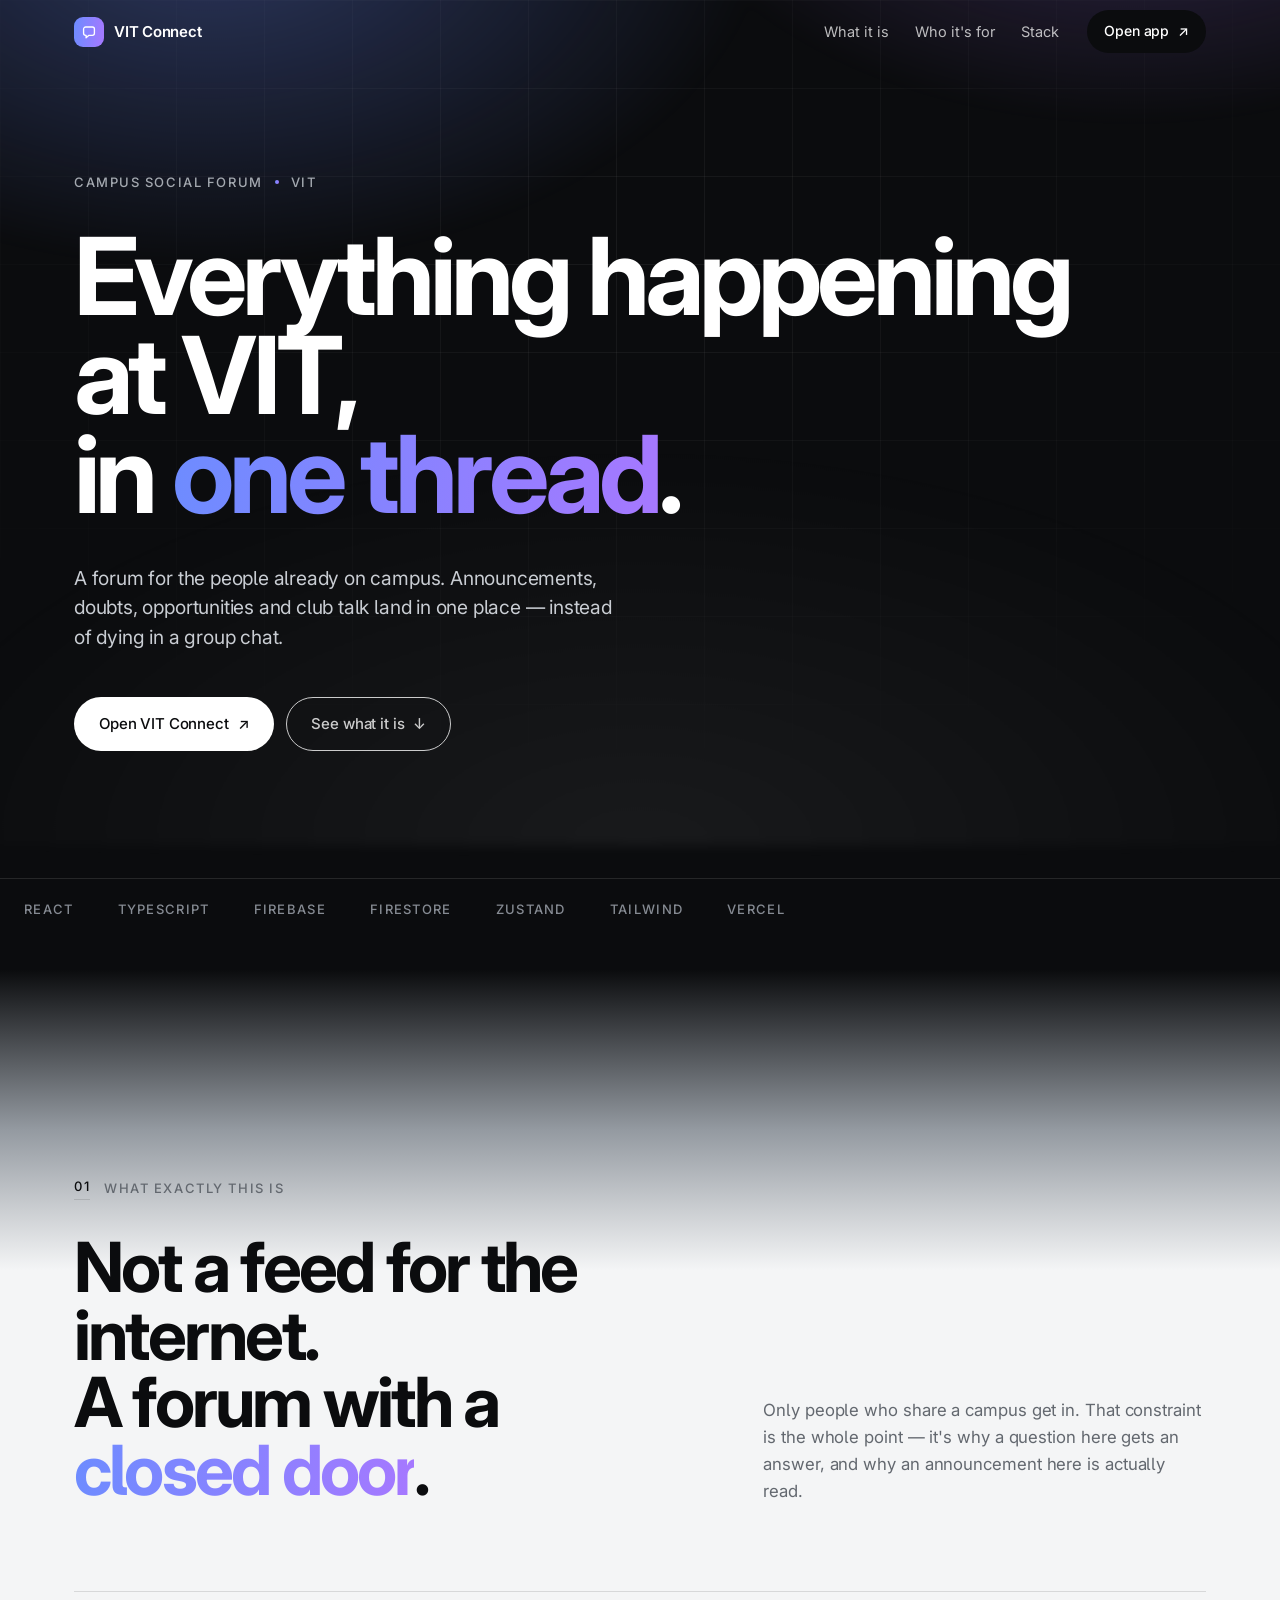
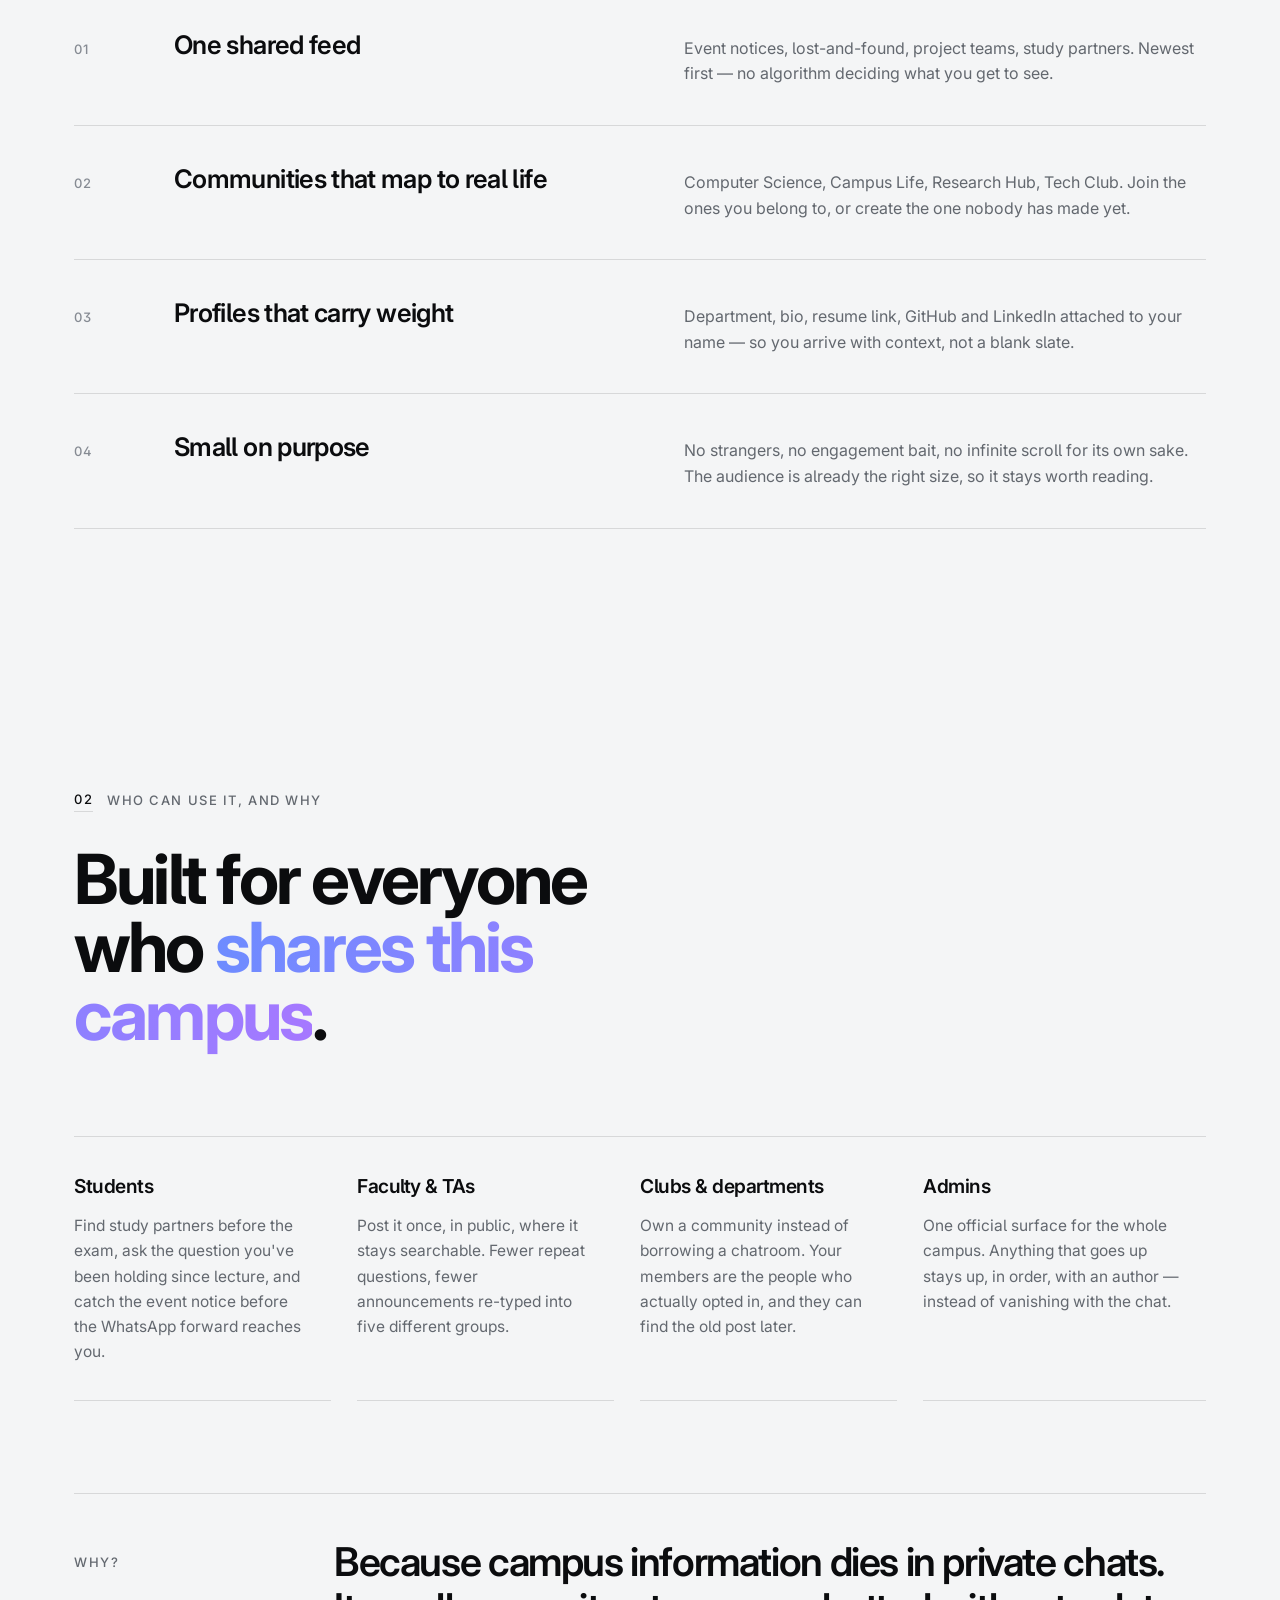
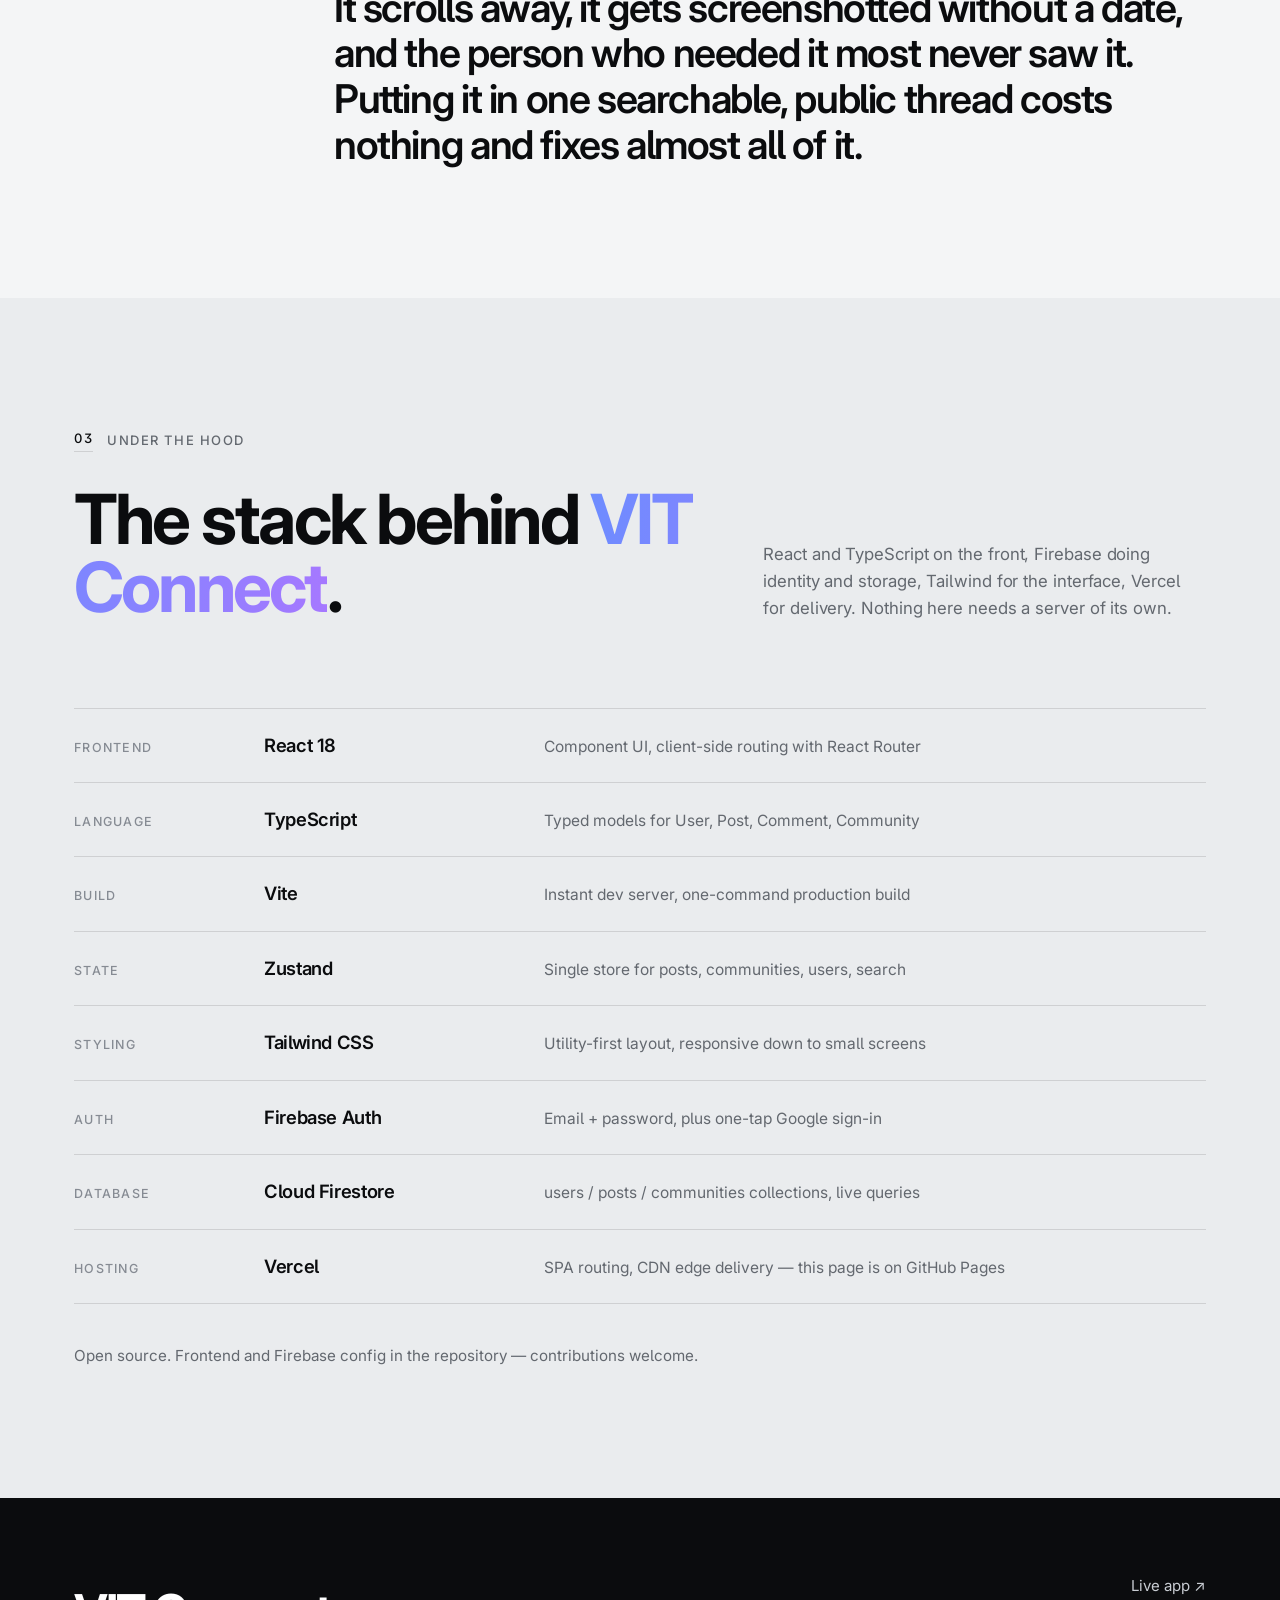
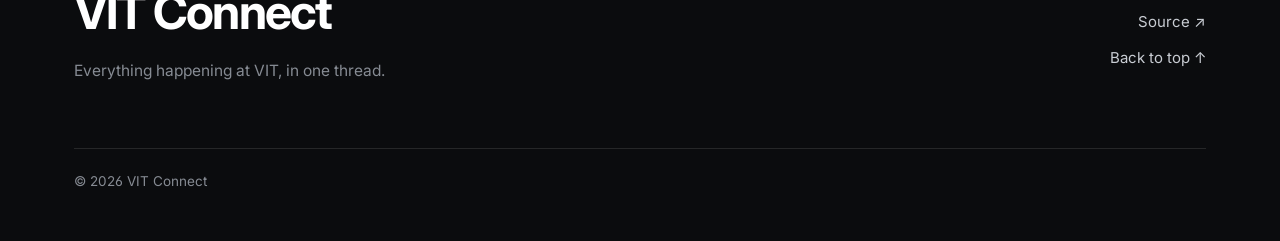
==== docs/index.html @ 24079e8b "Add landing page for VIT Connect, published via GitHub Pages Static HTML/CSS/JS in docs/ served from" ====
<!doctype html>
<html lang="en">
<head>
<meta charset="utf-8" />
<meta name="viewport" content="width=device-width, initial-scale=1" />
<title>VIT Connect — the campus network that belongs to campus</title>
<meta name="description" content="VIT Connect is a campus social forum for VIT students, faculty, clubs and departments. One feed, real communities, profiles that carry weight." />
<meta property="og:title" content="VIT Connect — everything happening at VIT, in one thread" />
<meta property="og:description" content="A social forum built for the people already on campus." />
<meta property="og:type" content="website" />
<meta property="og:url" content="https://real-ds.github.io/vit-connect/" />
<link rel="icon" href="data:image/svg+xml,%3Csvg xmlns='http://www.w3.org/2000/svg' viewBox='0 0 32 32'%3E%3Crect width='32' height='32' rx='8' fill='%230b0c0e'/%3E%3Cpath d='M9 11.5A2.5 2.5 0 0 1 11.5 9h9A2.5 2.5 0 0 1 23 11.5v6A2.5 2.5 0 0 1 20.5 20H14l-4 3.5V20a2.5 2.5 0 0 1-1-2z' fill='none' stroke='%236d8cff' stroke-width='2' stroke-linejoin='round'/%3E%3C/svg%3E" />
<link rel="preconnect" href="https://fonts.googleapis.com" />
<link rel="preconnect" href="https://fonts.gstatic.com" crossorigin />
<link href="https://fonts.googleapis.com/css2?family=Inter:wght@400;500;600;700;800&display=swap" rel="stylesheet" />
<link rel="stylesheet" href="./style.css" />
</head>
<body>

<a class="skip" href="#what">Skip to content</a>

<!-- ============ NAV ============ -->
<header class="nav" id="nav">
  <div class="nav__in">
    <a class="brand" href="#top" aria-label="VIT Connect home">
      <span class="brand__mark" aria-hidden="true">
        <svg viewBox="0 0 24 24" fill="none"><path d="M5.5 8.5A2.5 2.5 0 0 1 8 6h8a2.5 2.5 0 0 1 2.5 2.5v5A2.5 2.5 0 0 1 16 16h-4l-3.5 3V16h-.5A2.5 2.5 0 0 1 5.5 13.5z" stroke="currentColor" stroke-width="1.6" stroke-linejoin="round"/></svg>
      </span>
      <span class="brand__word">VIT&nbsp;Connect</span>
    </a>

    <nav class="nav__links" aria-label="Sections">
      <a href="#what">What it is</a>
      <a href="#who">Who it's for</a>
      <a href="#stack">Stack</a>
    </nav>

    <a class="btn btn--sm" href="https://vit-connect.vercel.app" target="_blank" rel="noopener">
      Open app <span class="ar" aria-hidden="true">↗</span>
    </a>
  </div>
</header>

<main id="top">

  <!-- ============ 01 · HERO ============ -->
  <section class="hero">
    <div class="hero__glow" aria-hidden="true"></div>
    <div class="hero__grid" aria-hidden="true"></div>

    <div class="hero__in">
      <p class="eyebrow reveal">Campus social forum <span class="dot"></span> VIT</p>

      <h1 class="hero__h1 reveal" style="--d:.06s">
        Everything happening at VIT,<br />
        in <span class="grad">one thread</span>.
      </h1>

      <p class="hero__sub reveal" style="--d:.14s">
        A forum for the people already on campus. Announcements, doubts, opportunities
        and club talk land in one place — instead of dying in a group chat.
      </p>

      <div class="hero__cta reveal" style="--d:.22s">
        <a class="btn" href="https://vit-connect.vercel.app" target="_blank" rel="noopener">
          Open VIT Connect <span class="ar" aria-hidden="true">↗</span>
        </a>
        <a class="btn btn--ghost" href="#what">See what it is <span class="ar" aria-hidden="true">↓</span></a>
      </div>

      <p class="hero__meta reveal" style="--d:.3s">
        live at <a href="https://vit-connect.vercel.app" target="_blank" rel="noopener">vit-connect.vercel.app</a>
      </p>
    </div>

    <div class="hero__ticker" aria-hidden="true">
      <span>React</span><span>TypeScript</span><span>Firebase</span><span>Firestore</span><span>Zustand</span><span>Tailwind</span><span>Vercel</span>
    </div>
  </section>


  <!-- ============ 02 · WHAT IT IS ============ -->
  <section class="sec sec--what" id="what">
    <div class="wrap">
      <p class="label reveal"><span class="label__n">01</span> What exactly this is</p>

      <div class="sec__head">
        <h2 class="h2 reveal" style="--d:.05s">
          Not a feed for the internet.<br />A forum with a <span class="grad">closed door</span>.
        </h2>
        <p class="lede reveal" style="--d:.12s">
          Only people who share a campus get in. That constraint is the whole point —
          it's why a question here gets an answer, and why an announcement here
          is actually read.
        </p>
      </div>

      <div class="spec">
        <article class="spec__row reveal">
          <p class="spec__n">01</p>
          <h3 class="spec__t">One shared feed</h3>
          <p class="spec__d">Event notices, lost-and-found, project teams, study partners. Newest first — no algorithm deciding what you get to see.</p>
        </article>
        <article class="spec__row reveal" style="--d:.06s">
          <p class="spec__n">02</p>
          <h3 class="spec__t">Communities that map to real life</h3>
          <p class="spec__d">Computer Science, Campus Life, Research Hub, Tech Club. Join the ones you belong to, or create the one nobody has made yet.</p>
        </article>
        <article class="spec__row reveal" style="--d:.12s">
          <p class="spec__n">03</p>
          <h3 class="spec__t">Profiles that carry weight</h3>
          <p class="spec__d">Department, bio, resume link, GitHub and LinkedIn attached to your name — so you arrive with context, not a blank slate.</p>
        </article>
        <article class="spec__row reveal" style="--d:.18s">
          <p class="spec__n">04</p>
          <h3 class="spec__t">Small on purpose</h3>
          <p class="spec__d">No strangers, no engagement bait, no infinite scroll for its own sake. The audience is already the right size, so it stays worth reading.</p>
        </article>
      </div>
    </div>
  </section>


  <!-- ============ 03 · WHO & WHY ============ -->
  <section class="sec sec--who" id="who">
    <div class="wrap">
      <p class="label reveal"><span class="label__n">02</span> Who can use it, and why</p>

      <div class="sec__head">
        <h2 class="h2 reveal" style="--d:.05s">
          Built for everyone<br />who <span class="grad">shares this campus</span>.
        </h2>
      </div>

      <div class="roles">
        <div class="roles__col reveal">
          <h3>Students</h3>
          <p>Find study partners before the exam, ask the question you've been holding since lecture, and catch the event notice before the WhatsApp forward reaches you.</p>
        </div>
        <div class="roles__col reveal" style="--d:.06s">
          <h3>Faculty &amp; TAs</h3>
          <p>Post it once, in public, where it stays searchable. Fewer repeat questions, fewer announcements re-typed into five different groups.</p>
        </div>
        <div class="roles__col reveal" style="--d:.12s">
          <h3>Clubs &amp; departments</h3>
          <p>Own a community instead of borrowing a chatroom. Your members are the people who actually opted in, and they can find the old post later.</p>
        </div>
        <div class="roles__col reveal" style="--d:.18s">
          <h3>Admins</h3>
          <p>One official surface for the whole campus. Anything that goes up stays up, in order, with an author — instead of vanishing with the chat.</p>
        </div>
      </div>

      <div class="why reveal">
        <p class="why__q">Why?</p>
        <p class="why__a">
          Because campus information dies in private chats. It scrolls away, it gets
          screenshotted without a date, and the person who needed it most never saw it.
          Putting it in one searchable, public thread costs nothing and fixes almost all of it.
        </p>
      </div>
    </div>
  </section>


  <!-- ============ 04 · TECH STACK ============ -->
  <section class="sec sec--stack" id="stack">
    <div class="wrap">
      <p class="label reveal"><span class="label__n">03</span> Under the hood</p>

      <div class="sec__head">
        <h2 class="h2 reveal" style="--d:.05s">The stack behind <span class="grad">VIT Connect</span>.</h2>
        <p class="lede reveal" style="--d:.12s">
          React and TypeScript on the front, Firebase doing identity and storage,
          Tailwind for the interface, Vercel for delivery. Nothing here needs a server
          of its own.
        </p>
      </div>

      <div class="stack">
        <div class="stack__row reveal">
          <p class="stack__k">Frontend</p><p class="stack__v">React 18</p><p class="stack__r">Component UI, client-side routing with React Router</p>
        </div>
        <div class="stack__row reveal" style="--d:.04s">
          <p class="stack__k">Language</p><p class="stack__v">TypeScript</p><p class="stack__r">Typed models for User, Post, Comment, Community</p>
        </div>
        <div class="stack__row reveal" style="--d:.08s">
          <p class="stack__k">Build</p><p class="stack__v">Vite</p><p class="stack__r">Instant dev server, one-command production build</p>
        </div>
        <div class="stack__row reveal" style="--d:.12s">
          <p class="stack__k">State</p><p class="stack__v">Zustand</p><p class="stack__r">Single store for posts, communities, users, search</p>
        </div>
        <div class="stack__row reveal" style="--d:.16s">
          <p class="stack__k">Styling</p><p class="stack__v">Tailwind CSS</p><p class="stack__r">Utility-first layout, responsive down to small screens</p>
        </div>
        <div class="stack__row reveal" style="--d:.2s">
          <p class="stack__k">Auth</p><p class="stack__v">Firebase Auth</p><p class="stack__r">Email + password, plus one-tap Google sign-in</p>
        </div>
        <div class="stack__row reveal" style="--d:.24s">
          <p class="stack__k">Database</p><p class="stack__v">Cloud Firestore</p><p class="stack__r">users / posts / communities collections, live queries</p>
        </div>
        <div class="stack__row reveal" style="--d:.28s">
          <p class="stack__k">Hosting</p><p class="stack__v">Vercel</p><p class="stack__r">SPA routing, CDN edge delivery — this page is on GitHub Pages</p>
        </div>
      </div>

      <p class="stack__foot reveal">
        Open source. Frontend and Firebase config in the repository — contributions welcome.
      </p>
    </div>
  </section>

</main>


<!-- ============ FOOTER ============ -->
<footer class="foot">
  <div class="wrap foot__in">
    <div>
      <p class="foot__word">VIT Connect</p>
      <p class="foot__tag">Everything happening at VIT, in one thread.</p>
    </div>
    <div class="foot__links">
      <a href="https://vit-connect.vercel.app" target="_blank" rel="noopener">Live app <span class="ar" aria-hidden="true">↗</span></a>
      <a href="https://github.com/real-ds/vit-connect" target="_blank" rel="noopener">Source <span class="ar" aria-hidden="true">↗</span></a>
      <a href="#top">Back to top <span class="ar" aria-hidden="true">↑</span></a>
    </div>
    <p class="foot__cr">© <span id="year">2026</span> VIT Connect</p>
  </div>
</footer>

<script src="./script.js"></script>
</body>
</html>
---- docs/style.css ----
/* ============================================================
   VIT Connect — landing page
   Dark → light grey, Inter, oversized type, hairline dividers.
   No cards. No shadows on floating boxes. One gradient accent.
   ============================================================ */

:root {
  /* greys */
  --ink:        #0b0c0e;
  --ink-2:      #121417;
  --ink-3:      #1c1f24;
  --ink-line:   rgba(255,255,255,.11);
  --grey-700:   #4a4f57;
  --grey-600:   #63686f;
  --grey-500:   #868b93;
  --grey-400:   #a4a9b0;
  --grey-300:   #c9cdd3;
  --grey-200:   #e1e4e8;
  --paper:      #f4f5f6;
  --paper-2:    #eaecEE;
  --paper-line: rgba(11,12,14,.12);

  /* accent */
  --acc-a: #6d8cff;
  --acc-b: #a678ff;
  --grad:  linear-gradient(96deg, var(--acc-a) 0%, var(--acc-b) 100%);

  --wrap: 1180px;
  --nav-h: 64px;
  --ease: cubic-bezier(.22,.72,.2,1);
}

*,*::before,*::after { box-sizing: border-box; }

html { scroll-behavior: smooth; -webkit-text-size-adjust: 100%; }
@media (prefers-reduced-motion: reduce) { html { scroll-behavior: auto; } }

body {
  margin: 0;
  background: var(--paper);
  color: var(--ink);
  font-family: 'Inter', system-ui, -apple-system, 'Segoe UI', sans-serif;
  font-size: 16px;
  line-height: 1.6;
  font-feature-settings: 'ss01' 1, 'cv05' 1, 'tnum' 0;
  -webkit-font-smoothing: antialiased;
  text-rendering: optimizeLegibility;
}

img, svg { display: block; }
a { color: inherit; text-decoration: none; }
::selection { background: var(--ink); color: var(--paper); }

:focus-visible { outline: 2px solid var(--acc-a); outline-offset: 3px; border-radius: 3px; }

.skip {
  position: absolute; left: -9999px; top: 0; z-index: 100;
  background: var(--ink); color: #fff; padding: 12px 18px; border-radius: 0 0 8px 0;
}
.skip:focus { left: 0; }

.wrap { width: 100%; max-width: var(--wrap); margin: 0 auto; padding: 0 24px; }

.grad {
  background: var(--grad);
  -webkit-background-clip: text; background-clip: text;
  color: transparent;
}

/* ---------------- nav ---------------- */
.nav {
  position: fixed; inset: 0 0 auto 0; z-index: 50;
  height: var(--nav-h);
  color: #fff;
  transition: background-color .45s var(--ease), border-color .45s var(--ease), color .45s var(--ease);
  border-bottom: 1px solid transparent;
}
.nav__in {
  max-width: var(--wrap); margin: 0 auto; height: 100%;
  padding: 0 24px; display: flex; align-items: center; gap: 28px;
}
.nav.is-stuck {
  background: rgba(244,245,246,.78);
  -webkit-backdrop-filter: saturate(180%) blur(14px);
  backdrop-filter: saturate(180%) blur(14px);
  border-bottom-color: var(--paper-line);
  color: var(--ink);
}

.brand { display: flex; align-items: center; gap: 10px; font-weight: 600; letter-spacing: -.015em; }
.brand__mark {
  width: 30px; height: 30px; border-radius: 9px; flex: none;
  display: grid; place-items: center;
  background: var(--grad); color: #fff;
}
.brand__mark svg { width: 20px; height: 20px; }
.brand__word { font-size: 15px; white-space: nowrap; }

.nav__links { display: flex; gap: 26px; margin-left: auto; font-size: 14.5px; }
.nav__links a { position: relative; opacity: .72; transition: opacity .25s var(--ease); }
.nav__links a::after {
  content: ''; position: absolute; left: 0; right: 0; bottom: -5px; height: 1px;
  background: currentColor; transform: scaleX(0); transform-origin: 0 50%;
  transition: transform .4s var(--ease);
}
.nav__links a:hover { opacity: 1; }
.nav__links a:hover::after { transform: scaleX(1); }
.nav.is-stuck .nav__links a { opacity: .6; }
.nav.is-stuck .nav__links a:hover { opacity: 1; }

@media (max-width: 720px) { .nav__links { display: none; } .nav__in { gap: 16px; } .nav .btn { margin-left: auto; } }

/* ---------------- buttons ---------------- */
.btn {
  --bg: var(--ink); --fg: #fff;
  display: inline-flex; align-items: center; gap: 9px;
  padding: 14px 24px; border-radius: 999px;
  background: var(--bg); color: var(--fg);
  font-size: 15px; font-weight: 500; letter-spacing: -.01em;
  border: 1px solid transparent;
  transition: transform .3s var(--ease), background-color .3s var(--ease),
              border-color .3s var(--ease), opacity .3s var(--ease);
  white-space: nowrap;
}
.btn--sm { padding: 9px 16px; font-size: 14px; }
.btn--ghost { --bg: transparent; --fg: currentColor; border-color: currentColor; opacity: .78; }
.btn:hover { transform: translateY(-2px); opacity: .95; }
.btn--ghost:hover { opacity: 1; }
.ar { transition: transform .3s var(--ease); display: inline-block; }
.btn:hover .ar, a:hover > .ar { transform: translate(2px, -2px); }
.nav__links + .btn:hover .ar { transform: translate(2px, -2px); }

.nav.is-stuck .btn { --bg: var(--ink); --fg: #fff; }
.hero .btn:not(.btn--ghost) { --bg: #fff; --fg: var(--ink); }

/* ---------------- hero ---------------- */
.hero {
  position: relative; isolation: isolate; overflow: hidden;
  background: var(--ink); color: #fff;
  padding: calc(var(--nav-h) + 12vh) 0 0;
  min-height: 100svh;
  display: flex; flex-direction: column; justify-content: center;
}
.hero__glow {
  position: absolute; z-index: -2; inset: -30% -10% auto -10%; height: 120%;
  background:
    radial-gradient(52% 44% at 22% 18%, rgba(109,140,255,.34) 0%, rgba(109,140,255,0) 70%),
    radial-gradient(46% 40% at 82% 8%,  rgba(166,120,255,.30) 0%, rgba(166,120,255,0) 70%),
    radial-gradient(70% 50% at 50% 100%, rgba(255,255,255,.06) 0%, rgba(255,255,255,0) 72%);
  filter: blur(6px);
}
.hero__grid {
  position: absolute; z-index: -1; inset: 0;
  background-image:
    linear-gradient(var(--ink-line) 1px, transparent 1px),
    linear-gradient(90deg, var(--ink-line) 1px, transparent 1px);
  background-size: 88px 88px;
  -webkit-mask-image: radial-gradient(85% 70% at 50% 28%, #000 0%, transparent 78%);
  mask-image: radial-gradient(85% 70% at 50% 28%, #000 0%, transparent 78%);
  opacity: .55;
}
.hero__in { max-width: var(--wrap); margin: 0 auto; padding: 0 24px 8vh; width: 100%; }

.eyebrow {
  display: flex; align-items: center; gap: 12px; margin: 0 0 34px;
  font-size: 13px; font-weight: 500; letter-spacing: .12em; text-transform: uppercase;
  color: var(--grey-400);
}
.eyebrow .dot { width: 4px; height: 4px; border-radius: 50%; background: var(--grad); }

.hero__h1 {
  margin: 0; max-width: 15ch;
  font-size: clamp(2.9rem, 8.4vw, 7.4rem);
  line-height: .92; font-weight: 700; letter-spacing: -.045em;
}
.hero__sub {
  margin: 40px 0 0; max-width: 46ch;
  font-size: clamp(1.05rem, 1.5vw, 1.3rem); line-height: 1.55;
  color: var(--grey-300); letter-spacing: -.01em;
}
.hero__cta { display: flex; flex-wrap: wrap; gap: 12px; margin-top: 44px; }
.hero__meta {
  margin: 34px 0 0; font-size: 13.5px; color: var(--grey-500); letter-spacing: .01em;
}
.hero__meta a { color: var(--grey-300); border-bottom: 1px solid rgba(255,255,255,.22); padding-bottom: 1px; transition: color .25s, border-color .25s; }
.hero__meta a:hover { color: #fff; border-color: #fff; }

.hero__ticker {
  position: relative;
  border-top: 1px solid var(--ink-line);
  display: flex; flex-wrap: wrap; gap: 0;
  padding: 0 24px;
}
.hero__ticker span {
  padding: 20px 0; margin-right: 44px;
  font-size: 13px; letter-spacing: .1em; text-transform: uppercase; color: var(--grey-500);
  font-weight: 500;
}

/* ---------------- sections ---------------- */
/* hero dark block continues into this section, then fades to paper */
.sec { padding: 130px 0; }
.sec--what {
  background: linear-gradient(180deg,
    var(--ink) 0%, var(--ink) 30px,
    #949aa1 190px, var(--paper) 330px);
  padding-top: 236px;
}

.sec__head {
  display: grid; grid-template-columns: 1.35fr .95fr; gap: 40px 60px;
  align-items: end; margin-top: 34px;
}
@media (max-width: 880px) { .sec__head { grid-template-columns: 1fr; align-items: start; } }

.label {
  display: flex; align-items: center; gap: 14px; margin: 0;
  font-size: 13px; font-weight: 500; letter-spacing: .12em; text-transform: uppercase;
  color: var(--grey-600);
}
.label__n {
  font-variant-numeric: tabular-nums; color: var(--ink);
  border-bottom: 1px solid var(--paper-line); padding-bottom: 2px;
}

.h2 {
  margin: 0; max-width: 17ch;
  font-size: clamp(2.3rem, 5.4vw, 4.6rem);
  line-height: .98; font-weight: 700; letter-spacing: -.04em;
}
.lede { margin: 0; color: var(--grey-600); font-size: 1.05rem; line-height: 1.6; letter-spacing: -.005em; }

/* spec list — hairline rows, no cards */
.spec { margin-top: 86px; border-top: 1px solid var(--paper-line); }
.spec__row {
  display: grid; grid-template-columns: 70px 1.15fr 1.25fr; gap: 12px 30px;
  padding: 38px 0; border-bottom: 1px solid var(--paper-line);
  align-items: baseline;
}
.spec__n {
  margin: 0; font-size: 13px; font-weight: 500; color: var(--grey-500);
  font-variant-numeric: tabular-nums; letter-spacing: .08em;
}
.spec__t { margin: 0; font-size: clamp(1.25rem, 2vw, 1.7rem); font-weight: 600; letter-spacing: -.025em; line-height: 1.2; }
.spec__d { margin: 0; color: var(--grey-600); font-size: 1rem; }
@media (max-width: 760px) { .spec__row { grid-template-columns: 1fr; gap: 10px; padding: 30px 0; } }

/* roles */
.sec--who { background: var(--paper); }
.roles {
  margin-top: 86px;
  display: grid; grid-template-columns: repeat(4, 1fr); gap: 0;
  border-top: 1px solid var(--paper-line);
}
.roles__col {
  padding: 34px 26px 36px 0; border-bottom: 1px solid var(--paper-line);
  margin-right: 26px;
}
.roles__col:last-child { margin-right: 0; }
.roles__col h3 { margin: 0 0 12px; font-size: 1.2rem; font-weight: 600; letter-spacing: -.025em; }
.roles__col p { margin: 0; color: var(--grey-600); font-size: .97rem; line-height: 1.62; }
@media (max-width: 900px) {
  .roles { grid-template-columns: repeat(2, 1fr); }
  .roles__col:nth-child(2) { margin-right: 0; }
  .roles__col:nth-child(3), .roles__col:nth-child(4) { border-bottom: 0; }
}
@media (max-width: 560px) {
  .roles { grid-template-columns: 1fr; }
  .roles__col { margin-right: 0; padding-right: 0; }
  .roles__col:nth-child(3) { border-bottom: 1px solid var(--paper-line); }
}

/* why */
.why {
  margin-top: 92px; padding-top: 46px;
  border-top: 1px solid var(--paper-line);
  display: grid; grid-template-columns: 200px 1fr; gap: 24px 60px;
}
.why__q {
  margin: 0; font-size: 13px; letter-spacing: .12em; text-transform: uppercase;
  color: var(--grey-600); font-weight: 500; padding-top: 12px;
}
.why__a {
  margin: 0; max-width: 34ch;
  font-size: clamp(1.5rem, 3.1vw, 2.5rem); line-height: 1.15;
  font-weight: 600; letter-spacing: -.035em;
}
@media (max-width: 760px) { .why { grid-template-columns: 1fr; gap: 8px; } .why__q { padding-top: 0; } }

/* stack */
.sec--stack { background: var(--paper-2); }
.stack { margin-top: 86px; border-top: 1px solid var(--paper-line); }
.stack__row {
  display: grid; grid-template-columns: 160px 250px 1fr; gap: 16px 30px;
  padding: 22px 0; border-bottom: 1px solid var(--paper-line); align-items: baseline;
}
.stack__k {
  margin: 0; font-size: 12.5px; letter-spacing: .1em; text-transform: uppercase;
  color: var(--grey-500); font-weight: 500;
}
.stack__v { margin: 0; font-size: 1.15rem; font-weight: 600; letter-spacing: -.02em; }
.stack__r { margin: 0; color: var(--grey-600); font-size: .97rem; }
@media (max-width: 800px) {
  .stack__row { grid-template-columns: 1fr; gap: 4px; }
  .stack__row .stack__r { margin-top: 4px; }
}
.stack__foot { margin: 40px 0 0; color: var(--grey-600); font-size: .95rem; }

/* ---------------- footer ---------------- */
.foot { background: var(--ink); color: #fff; padding: 76px 0 48px; }
.foot__in {
  display: grid; grid-template-columns: 1fr auto; gap: 30px 40px; align-items: start;
}
.foot__word { margin: 0; font-size: clamp(1.8rem, 4vw, 3rem); font-weight: 700; letter-spacing: -.04em; }
.foot__tag { margin: 8px 0 0; color: var(--grey-500); font-size: .97rem; }
.foot__links { display: flex; flex-direction: column; gap: 12px; text-align: right; font-size: 15px; }
.foot__links a { color: var(--grey-300); transition: color .25s; }
.foot__links a:hover { color: #fff; }
.foot__cr {
  grid-column: 1 / -1; margin: 34px 0 0; padding-top: 22px;
  border-top: 1px solid var(--ink-line);
  color: var(--grey-500); font-size: 13.5px;
}
@media (max-width: 700px) {
  .foot__in { grid-template-columns: 1fr; }
  .foot__links { text-align: left; flex-direction: row; flex-wrap: wrap; gap: 18px; }
}

/* ---------------- reveal ---------------- */
.reveal {
  opacity: 0; transform: translateY(16px);
  transition: opacity .75s var(--ease), transform .75s var(--ease);
  transition-delay: var(--d, 0s);
}
.reveal.is-in { opacity: 1; transform: none; }

@media (prefers-reduced-motion: reduce) {
  .reveal { opacity: 1; transform: none; transition: none; }
  .btn:hover, .ar, .hero__glow { transition: none; }
}
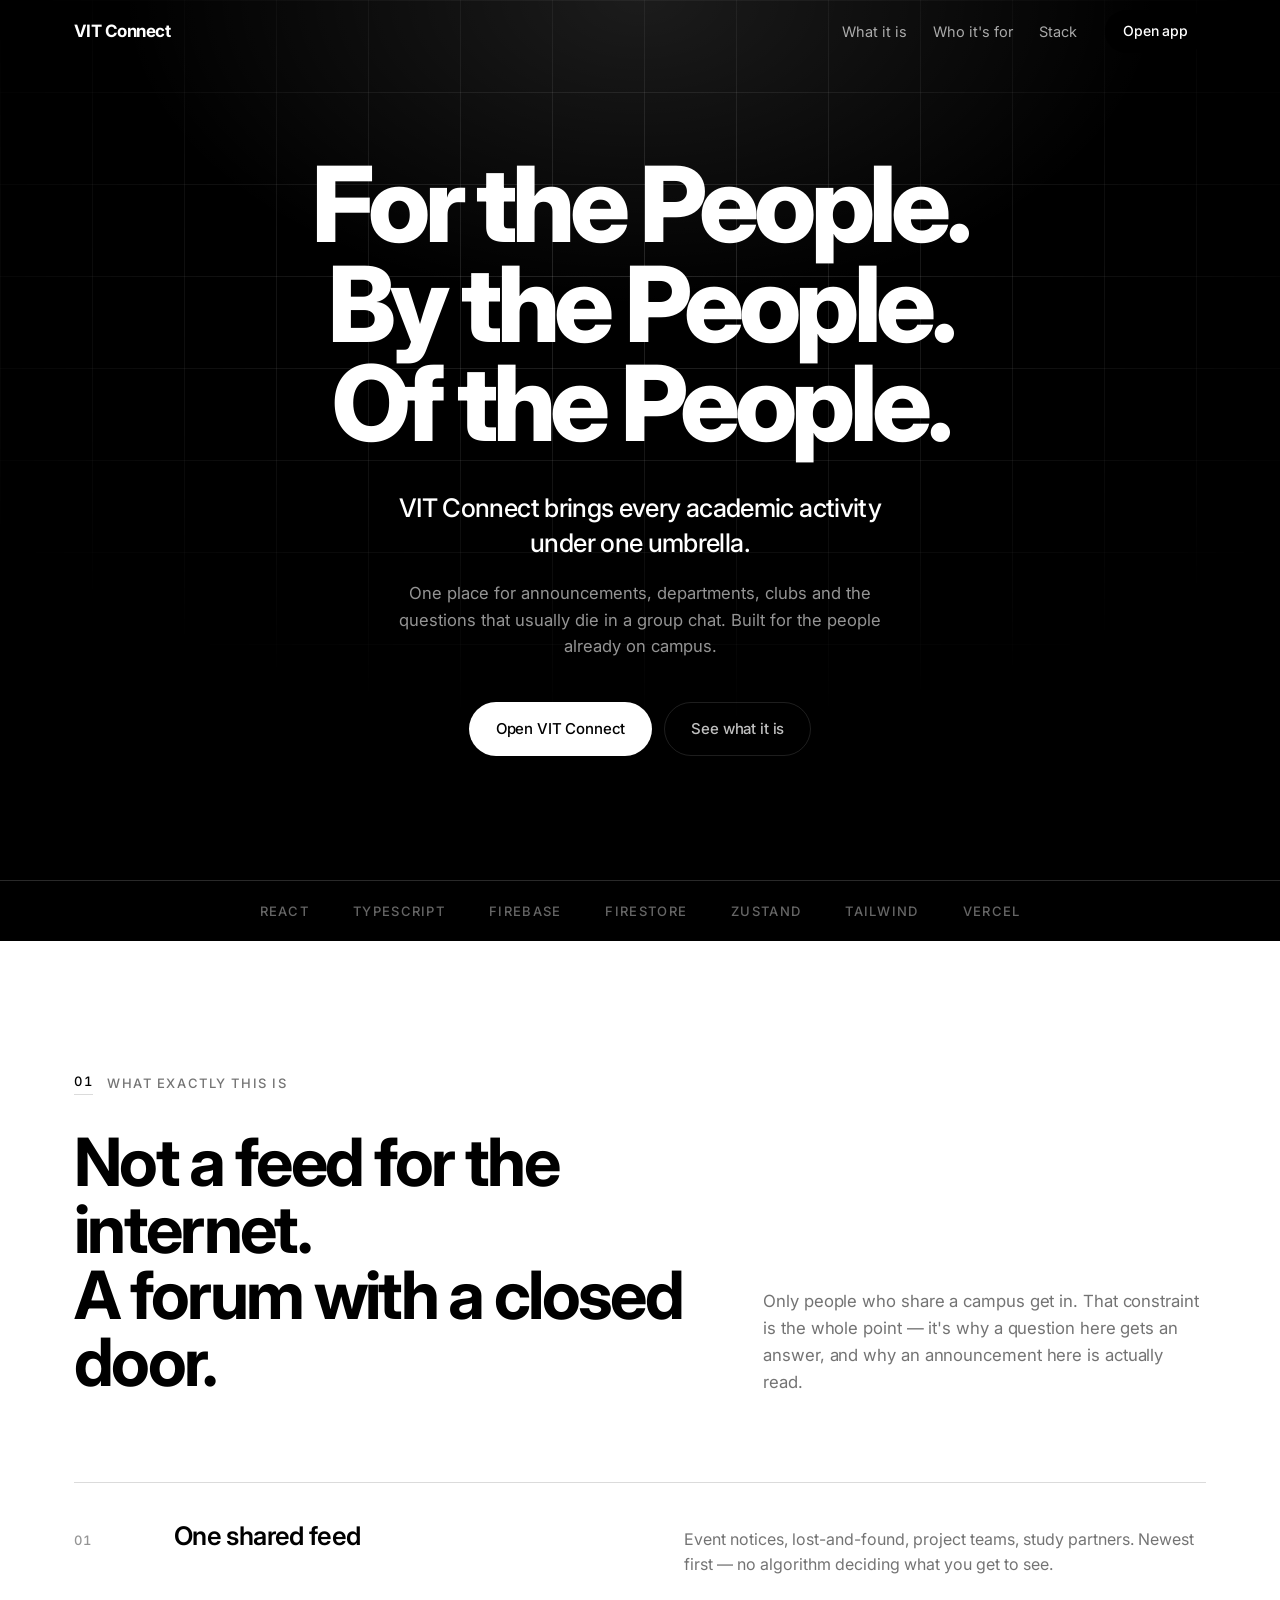
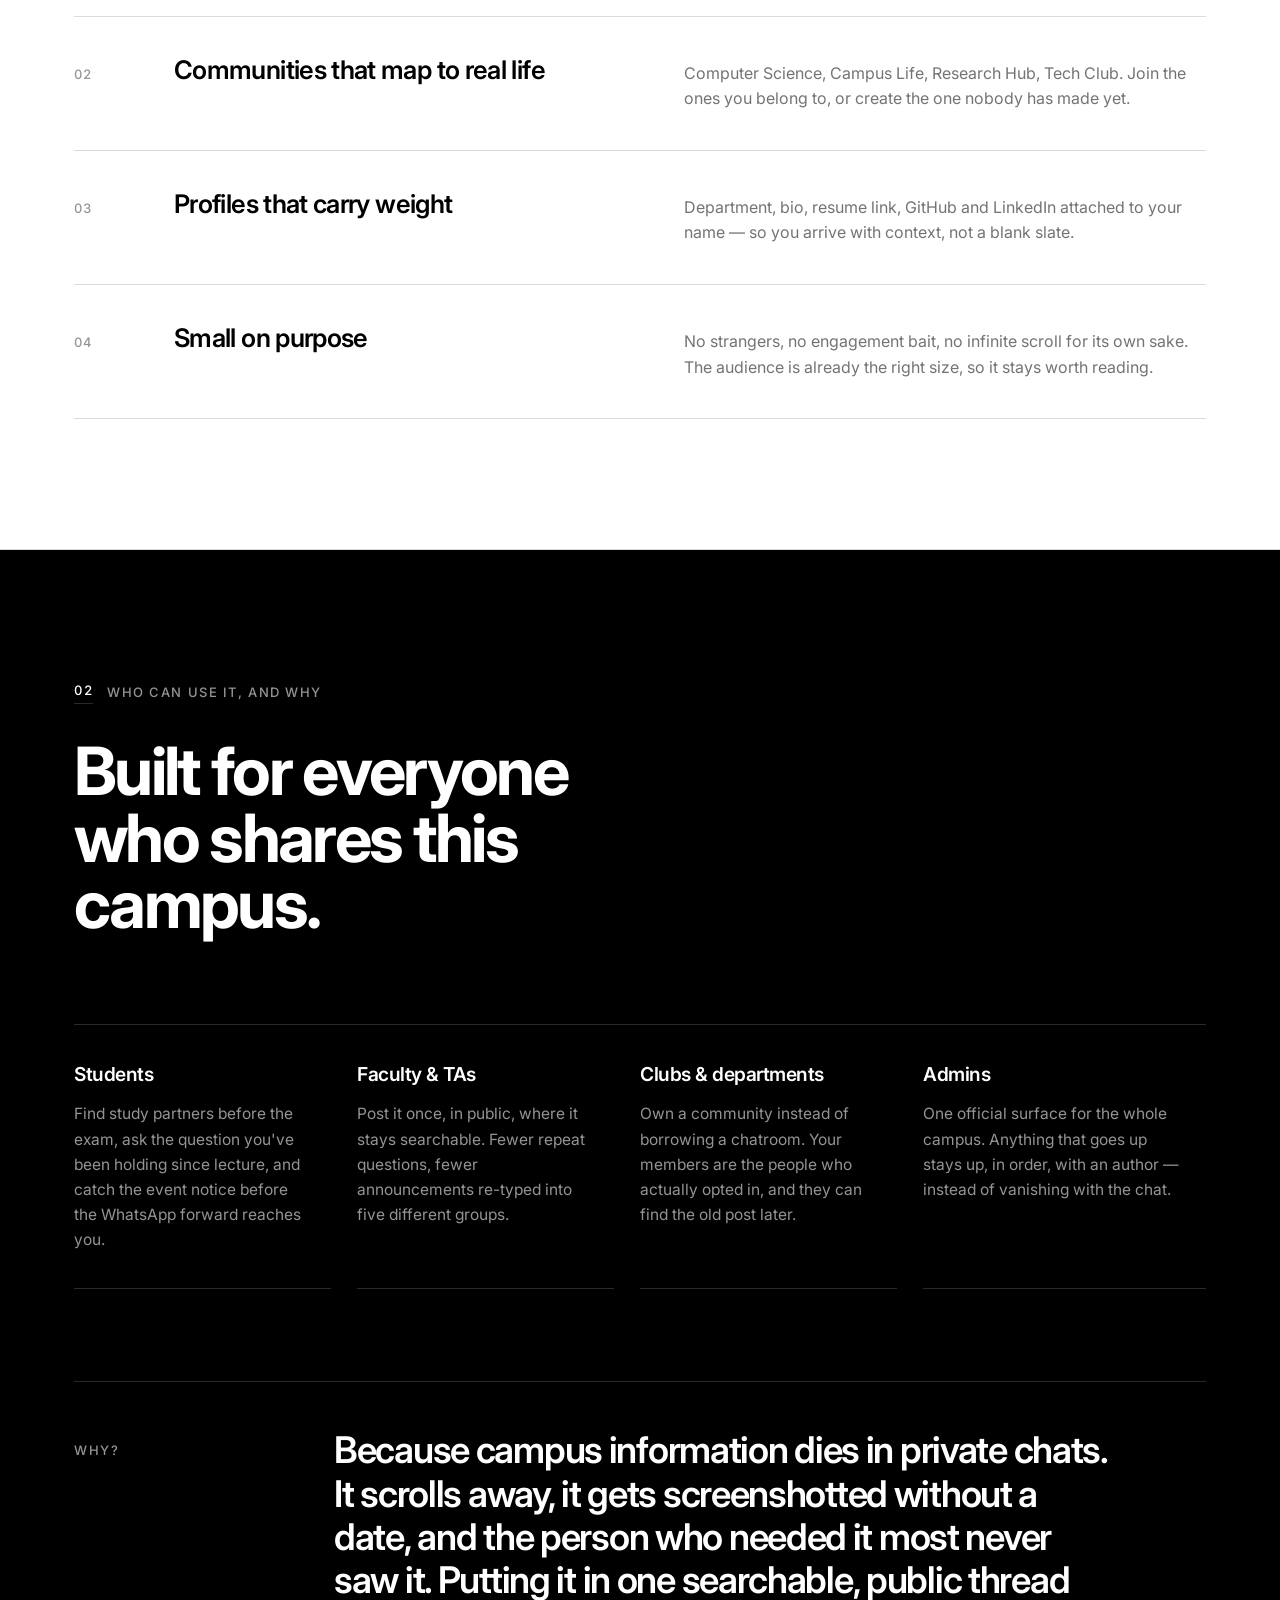
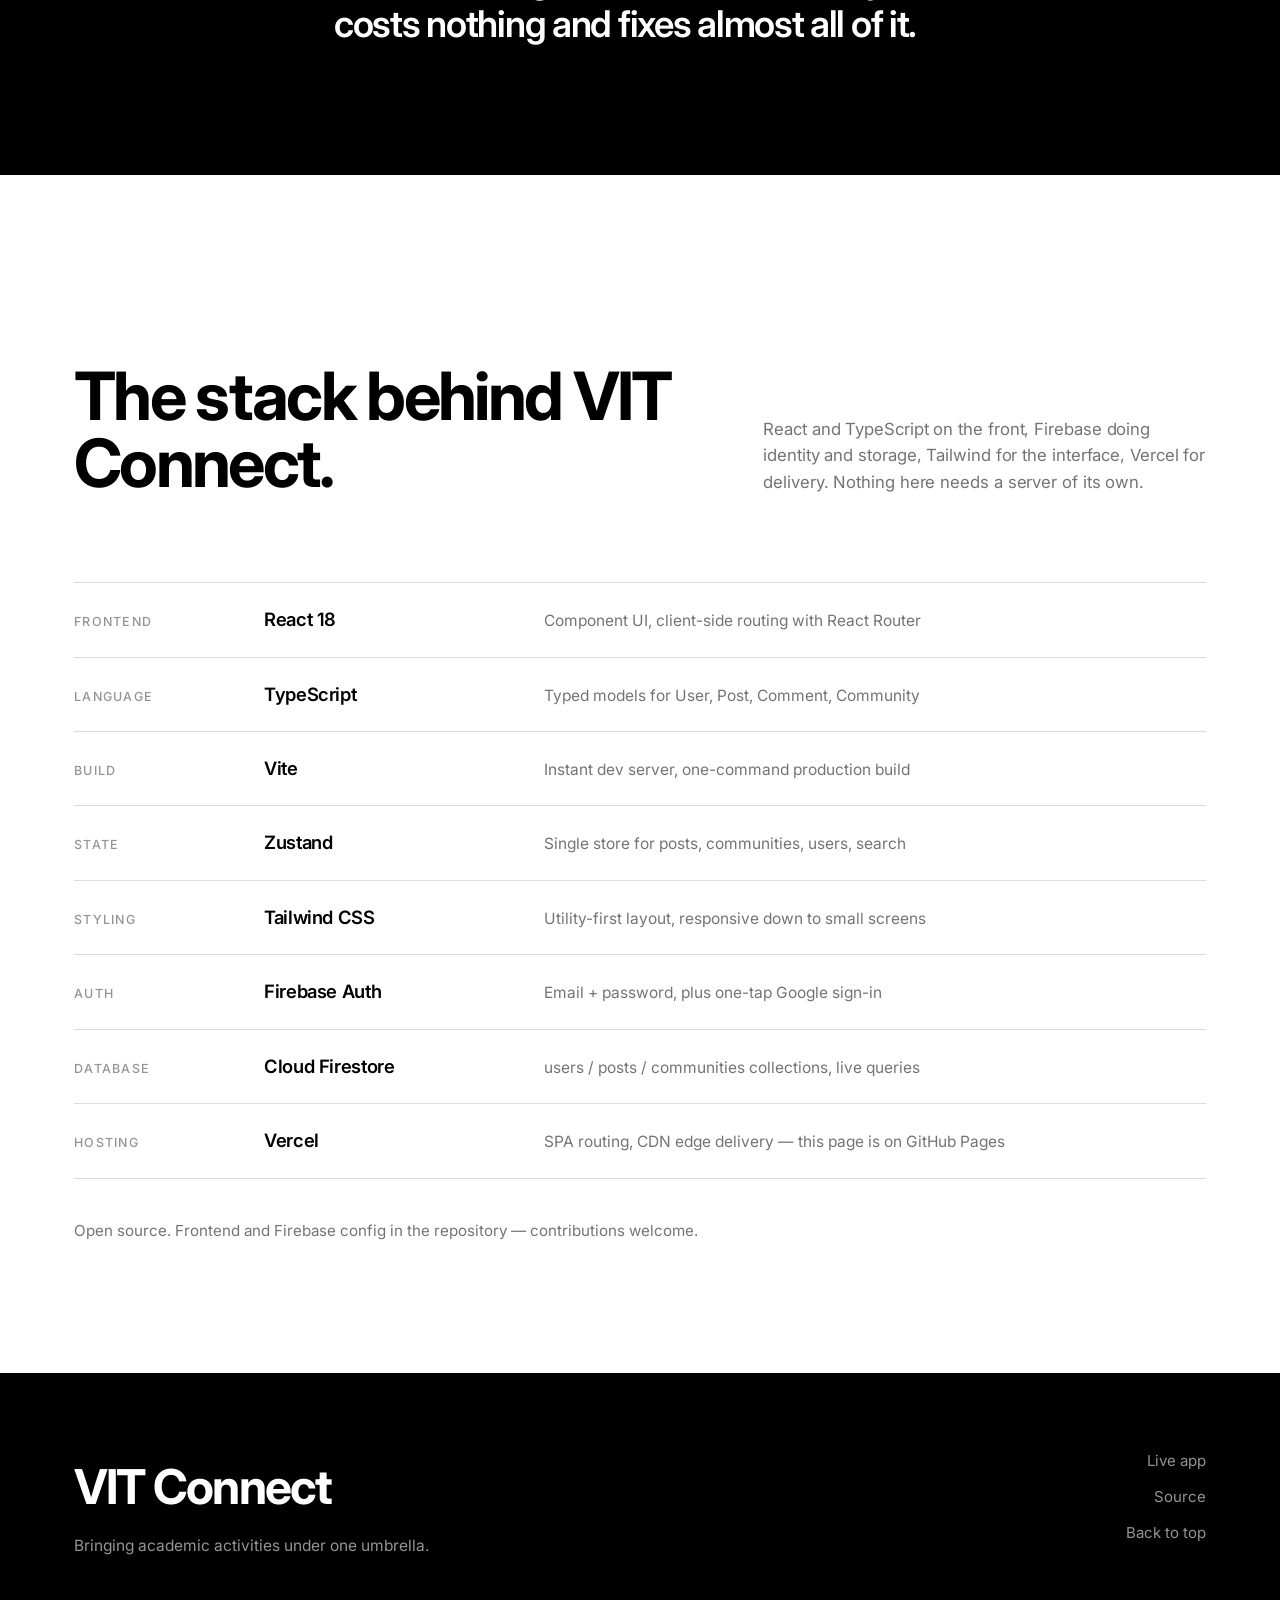
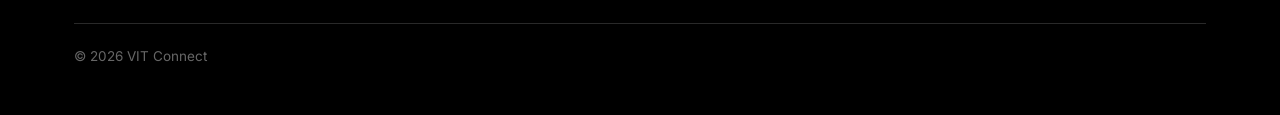
==== commit ffc0d5ca: "Rework landing page to monochrome with a centered hero statement - Remove logo mark, all icon/arrow " ====
--- a/docs/index.html
+++ b/docs/index.html
@@ -3,13 +3,12 @@
 <head>
 <meta charset="utf-8" />
 <meta name="viewport" content="width=device-width, initial-scale=1" />
-<title>VIT Connect — the campus network that belongs to campus</title>
-<meta name="description" content="VIT Connect is a campus social forum for VIT students, faculty, clubs and departments. One feed, real communities, profiles that carry weight." />
-<meta property="og:title" content="VIT Connect — everything happening at VIT, in one thread" />
-<meta property="og:description" content="A social forum built for the people already on campus." />
+<title>VIT Connect — For the People, By the People, Of the People</title>
+<meta name="description" content="VIT Connect brings every academic activity under one umbrella. A campus forum for VIT students, faculty, clubs and departments." />
+<meta property="og:title" content="VIT Connect — For the People, By the People, Of the People" />
+<meta property="og:description" content="Bringing academic activities under one umbrella." />
 <meta property="og:type" content="website" />
 <meta property="og:url" content="https://real-ds.github.io/vit-connect/" />
-<link rel="icon" href="data:image/svg+xml,%3Csvg xmlns='http://www.w3.org/2000/svg' viewBox='0 0 32 32'%3E%3Crect width='32' height='32' rx='8' fill='%230b0c0e'/%3E%3Cpath d='M9 11.5A2.5 2.5 0 0 1 11.5 9h9A2.5 2.5 0 0 1 23 11.5v6A2.5 2.5 0 0 1 20.5 20H14l-4 3.5V20a2.5 2.5 0 0 1-1-2z' fill='none' stroke='%236d8cff' stroke-width='2' stroke-linejoin='round'/%3E%3C/svg%3E" />
 <link rel="preconnect" href="https://fonts.googleapis.com" />
 <link rel="preconnect" href="https://fonts.gstatic.com" crossorigin />
 <link href="https://fonts.googleapis.com/css2?family=Inter:wght@400;500;600;700;800&display=swap" rel="stylesheet" />
@@ -22,12 +21,7 @@
 <!-- ============ NAV ============ -->
 <header class="nav" id="nav">
   <div class="nav__in">
-    <a class="brand" href="#top" aria-label="VIT Connect home">
-      <span class="brand__mark" aria-hidden="true">
-        <svg viewBox="0 0 24 24" fill="none"><path d="M5.5 8.5A2.5 2.5 0 0 1 8 6h8a2.5 2.5 0 0 1 2.5 2.5v5A2.5 2.5 0 0 1 16 16h-4l-3.5 3V16h-.5A2.5 2.5 0 0 1 5.5 13.5z" stroke="currentColor" stroke-width="1.6" stroke-linejoin="round"/></svg>
-      </span>
-      <span class="brand__word">VIT&nbsp;Connect</span>
-    </a>
+    <a class="brand" href="#top">VIT Connect</a>
 
     <nav class="nav__links" aria-label="Sections">
       <a href="#what">What it is</a>
@@ -35,41 +29,40 @@
       <a href="#stack">Stack</a>
     </nav>
 
-    <a class="btn btn--sm" href="https://vit-connect.vercel.app" target="_blank" rel="noopener">
-      Open app <span class="ar" aria-hidden="true">↗</span>
-    </a>
+    <a class="btn btn--sm" href="https://vit-connect.vercel.app" target="_blank" rel="noopener">Open app</a>
   </div>
 </header>
 
 <main id="top">
 
-  <!-- ============ 01 · HERO ============ -->
+  <!-- ===== HERO =====-->
   <section class="hero">
     <div class="hero__glow" aria-hidden="true"></div>
     <div class="hero__grid" aria-hidden="true"></div>
 
     <div class="hero__in">
-      <p class="eyebrow reveal">Campus social forum <span class="dot"></span> VIT</p>
-
-      <h1 class="hero__h1 reveal" style="--d:.06s">
-        Everything happening at VIT,<br />
-        in <span class="grad">one thread</span>.
+      <h1 class="hero__h1 reveal">
+        For the People.<br />
+        By the People.<br />
+        Of the People.
       </h1>
 
-      <p class="hero__sub reveal" style="--d:.14s">
-        A forum for the people already on campus. Announcements, doubts, opportunities
-        and club talk land in one place — instead of dying in a group chat.
-      </p>
-
-      <div class="hero__cta reveal" style="--d:.22s">
-        <a class="btn" href="https://vit-connect.vercel.app" target="_blank" rel="noopener">
-          Open VIT Connect <span class="ar" aria-hidden="true">↗</span>
-        </a>
-        <a class="btn btn--ghost" href="#what">See what it is <span class="ar" aria-hidden="true">↓</span></a>
-      </div>
-
-      <p class="hero__meta reveal" style="--d:.3s">
-        live at <a href="https://vit-connect.vercel.app" target="_blank" rel="noopener">vit-connect.vercel.app</a>
+      <p class="hero__sub reveal" style="--d:.12s">
+        VIT Connect brings every academic activity under one umbrella.
+      </p>
+
+      <p class="hero__desc reveal" style="--d:.18s">
+        One place for announcements, departments, clubs and the questions that
+        usually die in a group chat. Built for the people already on campus.
+      </p>
+
+      <div class="hero__cta reveal" style="--d:.26s">
+        <a class="btn" href="https://vit-connect.vercel.app" target="_blank" rel="noopener">Open VIT Connect</a>
+        <a class="btn btn--ghost" href="#what">See what it is</a>
+      </div>
+
+      <p class="hero__meta reveal" style="--d:.32s">
+        <a href="https://vit-connect.vercel.app" target="_blank" rel="noopener">vit-connect.vercel.app</a>
       </p>
     </div>
 
@@ -79,14 +72,14 @@
   </section>
 
 
-  <!-- ============ 02 · WHAT IT IS ============ -->
+  <!-- ===== WHAT IT IS =====-->
   <section class="sec sec--what" id="what">
     <div class="wrap">
       <p class="label reveal"><span class="label__n">01</span> What exactly this is</p>
 
       <div class="sec__head">
         <h2 class="h2 reveal" style="--d:.05s">
-          Not a feed for the internet.<br />A forum with a <span class="grad">closed door</span>.
+          Not a feed for the internet.<br />A forum with a closed door.
         </h2>
         <p class="lede reveal" style="--d:.12s">
           Only people who share a campus get in. That constraint is the whole point —
@@ -121,14 +114,14 @@
   </section>
 
 
-  <!-- ============ 03 · WHO & WHY ============ -->
+  <!-- ===== WHO & WHY =====-->
   <section class="sec sec--who" id="who">
     <div class="wrap">
       <p class="label reveal"><span class="label__n">02</span> Who can use it, and why</p>
 
       <div class="sec__head">
         <h2 class="h2 reveal" style="--d:.05s">
-          Built for everyone<br />who <span class="grad">shares this campus</span>.
+          Built for everyone<br />who shares this campus.
         </h2>
       </div>
 
@@ -163,13 +156,13 @@
   </section>
 
 
-  <!-- ============ 04 · TECH STACK ============ -->
+  <!-- ===== TECH STACK =====-->
   <section class="sec sec--stack" id="stack">
     <div class="wrap">
       <p class="label reveal"><span class="label__n">03</span> Under the hood</p>
 
       <div class="sec__head">
-        <h2 class="h2 reveal" style="--d:.05s">The stack behind <span class="grad">VIT Connect</span>.</h2>
+        <h2 class="h2 reveal" style="--d:.05s">The stack behind VIT Connect.</h2>
         <p class="lede reveal" style="--d:.12s">
           React and TypeScript on the front, Firebase doing identity and storage,
           Tailwind for the interface, Vercel for delivery. Nothing here needs a server
@@ -218,12 +211,12 @@
   <div class="wrap foot__in">
     <div>
       <p class="foot__word">VIT Connect</p>
-      <p class="foot__tag">Everything happening at VIT, in one thread.</p>
+      <p class="foot__tag">Bringing academic activities under one umbrella.</p>
     </div>
     <div class="foot__links">
-      <a href="https://vit-connect.vercel.app" target="_blank" rel="noopener">Live app <span class="ar" aria-hidden="true">↗</span></a>
-      <a href="https://github.com/real-ds/vit-connect" target="_blank" rel="noopener">Source <span class="ar" aria-hidden="true">↗</span></a>
-      <a href="#top">Back to top <span class="ar" aria-hidden="true">↑</span></a>
+      <a href="https://vit-connect.vercel.app" target="_blank" rel="noopener">Live app</a>
+      <a href="https://github.com/real-ds/vit-connect" target="_blank" rel="noopener">Source</a>
+      <a href="#top">Back to top</a>
     </div>
     <p class="foot__cr">© <span id="year">2026</span> VIT Connect</p>
   </div>
--- a/docs/style.css
+++ b/docs/style.css
@@ -1,35 +1,37 @@
 /* ============================================================
    VIT Connect — landing page
-   Dark → light grey, Inter, oversized type, hairline dividers.
-   No cards. No shadows on floating boxes. One gradient accent.
+   Pure black and white. Inter. Oversized type. Hairline rules.
+   No cards, no gradients, no icons, no emoji.
    ============================================================ */
 
 :root {
-  /* greys */
-  --ink:        #0b0c0e;
-  --ink-2:      #121417;
-  --ink-3:      #1c1f24;
-  --ink-line:   rgba(255,255,255,.11);
-  --grey-700:   #4a4f57;
-  --grey-600:   #63686f;
-  --grey-500:   #868b93;
-  --grey-400:   #a4a9b0;
-  --grey-300:   #c9cdd3;
-  --grey-200:   #e1e4e8;
-  --paper:      #f4f5f6;
-  --paper-2:    #eaecEE;
-  --paper-line: rgba(11,12,14,.12);
-
-  /* accent */
-  --acc-a: #6d8cff;
-  --acc-b: #a678ff;
-  --grad:  linear-gradient(96deg, var(--acc-a) 0%, var(--acc-b) 100%);
+  /* monochrome tokens — flipped per section via scope */
+  --fg:        #000;
+  --fg-mute:   rgba(0,0,0,.55);
+  --fg-faint:  rgba(0,0,0,.42);
+  --line:      rgba(0,0,0,.14);
+  --bg:        #fff;
+  --btn-bg:    #000;
+  --btn-fg:    #fff;
 
   --wrap: 1180px;
   --nav-h: 64px;
   --ease: cubic-bezier(.22,.72,.2,1);
 }
 
+/* dark scopes invert every token in one place */
+.hero,
+.sec--who,
+.foot {
+  --fg:       #fff;
+  --fg-mute:  rgba(255,255,255,.58);
+  --fg-faint: rgba(255,255,255,.40);
+  --line:     rgba(255,255,255,.16);
+  --bg:       #000;
+  --btn-bg:   #fff;
+  --btn-fg:   #000;
+}
+
 *,*::before,*::after { box-sizing: border-box; }
 
 html { scroll-behavior: smooth; -webkit-text-size-adjust: 100%; }
@@ -37,67 +39,75 @@
 
 body {
   margin: 0;
-  background: var(--paper);
-  color: var(--ink);
+  background: #fff;
+  color: #000;
   font-family: 'Inter', system-ui, -apple-system, 'Segoe UI', sans-serif;
   font-size: 16px;
   line-height: 1.6;
-  font-feature-settings: 'ss01' 1, 'cv05' 1, 'tnum' 0;
   -webkit-font-smoothing: antialiased;
   text-rendering: optimizeLegibility;
 }
 
 img, svg { display: block; }
 a { color: inherit; text-decoration: none; }
-::selection { background: var(--ink); color: var(--paper); }
-
-:focus-visible { outline: 2px solid var(--acc-a); outline-offset: 3px; border-radius: 3px; }
+::selection { background: #000; color: #fff; }
+
+:focus-visible { outline: 2px solid currentColor; outline-offset: 3px; border-radius: 2px; }
 
 .skip {
   position: absolute; left: -9999px; top: 0; z-index: 100;
-  background: var(--ink); color: #fff; padding: 12px 18px; border-radius: 0 0 8px 0;
+  background: #000; color: #fff; padding: 12px 18px; border-radius: 0 0 8px 0;
 }
 .skip:focus { left: 0; }
 
 .wrap { width: 100%; max-width: var(--wrap); margin: 0 auto; padding: 0 24px; }
 
-.grad {
-  background: var(--grad);
-  -webkit-background-clip: text; background-clip: text;
-  color: transparent;
-}
+/* ---------------- buttons ---------------- */
+.btn {
+  display: inline-flex; align-items: center; justify-content: center;
+  padding: 14px 26px; border-radius: 999px;
+  background: var(--btn-bg); color: var(--btn-fg);
+  font-size: 15px; font-weight: 500; letter-spacing: -.01em;
+  border: 1px solid transparent;
+  transition: transform .3s var(--ease), opacity .3s var(--ease);
+  white-space: nowrap;
+}
+.btn--sm { padding: 9px 17px; font-size: 14px; }
+.btn--ghost {
+  background: transparent; color: var(--fg);
+  border-color: var(--line); opacity: .75;
+}
+.btn:hover { transform: translateY(-2px); opacity: .9; }
+.btn--ghost:hover { opacity: 1; }
 
 /* ---------------- nav ---------------- */
 .nav {
   position: fixed; inset: 0 0 auto 0; z-index: 50;
-  height: var(--nav-h);
-  color: #fff;
+  height: var(--nav-h); color: #fff;
+  border-bottom: 1px solid transparent;
   transition: background-color .45s var(--ease), border-color .45s var(--ease), color .45s var(--ease);
-  border-bottom: 1px solid transparent;
 }
 .nav__in {
   max-width: var(--wrap); margin: 0 auto; height: 100%;
   padding: 0 24px; display: flex; align-items: center; gap: 28px;
 }
 .nav.is-stuck {
-  background: rgba(244,245,246,.78);
+  color: #000;
+  background: rgba(255,255,255,.82);
   -webkit-backdrop-filter: saturate(180%) blur(14px);
   backdrop-filter: saturate(180%) blur(14px);
-  border-bottom-color: var(--paper-line);
-  color: var(--ink);
-}
-
-.brand { display: flex; align-items: center; gap: 10px; font-weight: 600; letter-spacing: -.015em; }
-.brand__mark {
-  width: 30px; height: 30px; border-radius: 9px; flex: none;
-  display: grid; place-items: center;
-  background: var(--grad); color: #fff;
-}
-.brand__mark svg { width: 20px; height: 20px; }
-.brand__word { font-size: 15px; white-space: nowrap; }
+  border-bottom-color: rgba(0,0,0,.12);
+  --btn-bg: #000; --btn-fg: #fff;
+}
+
+.brand {
+  font-size: 17px; font-weight: 700; letter-spacing: -.03em;
+  transition: opacity .25s var(--ease);
+}
+.brand:hover { opacity: .65; }
 
 .nav__links { display: flex; gap: 26px; margin-left: auto; font-size: 14.5px; }
-.nav__links a { position: relative; opacity: .72; transition: opacity .25s var(--ease); }
+.nav__links a { position: relative; opacity: .65; transition: opacity .25s var(--ease); }
 .nav__links a::after {
   content: ''; position: absolute; left: 0; right: 0; bottom: -5px; height: 1px;
   background: currentColor; transform: scaleX(0); transform-origin: 0 50%;
@@ -105,107 +115,76 @@
 }
 .nav__links a:hover { opacity: 1; }
 .nav__links a:hover::after { transform: scaleX(1); }
-.nav.is-stuck .nav__links a { opacity: .6; }
-.nav.is-stuck .nav__links a:hover { opacity: 1; }
-
-@media (max-width: 720px) { .nav__links { display: none; } .nav__in { gap: 16px; } .nav .btn { margin-left: auto; } }
-
-/* ---------------- buttons ---------------- */
-.btn {
-  --bg: var(--ink); --fg: #fff;
-  display: inline-flex; align-items: center; gap: 9px;
-  padding: 14px 24px; border-radius: 999px;
-  background: var(--bg); color: var(--fg);
-  font-size: 15px; font-weight: 500; letter-spacing: -.01em;
-  border: 1px solid transparent;
-  transition: transform .3s var(--ease), background-color .3s var(--ease),
-              border-color .3s var(--ease), opacity .3s var(--ease);
-  white-space: nowrap;
-}
-.btn--sm { padding: 9px 16px; font-size: 14px; }
-.btn--ghost { --bg: transparent; --fg: currentColor; border-color: currentColor; opacity: .78; }
-.btn:hover { transform: translateY(-2px); opacity: .95; }
-.btn--ghost:hover { opacity: 1; }
-.ar { transition: transform .3s var(--ease); display: inline-block; }
-.btn:hover .ar, a:hover > .ar { transform: translate(2px, -2px); }
-.nav__links + .btn:hover .ar { transform: translate(2px, -2px); }
-
-.nav.is-stuck .btn { --bg: var(--ink); --fg: #fff; }
-.hero .btn:not(.btn--ghost) { --bg: #fff; --fg: var(--ink); }
+
+@media (max-width: 720px) {
+  .nav__links { display: none; }
+  .nav__in { gap: 16px; }
+  .nav .btn { margin-left: auto; }
+}
 
 /* ---------------- hero ---------------- */
 .hero {
   position: relative; isolation: isolate; overflow: hidden;
-  background: var(--ink); color: #fff;
-  padding: calc(var(--nav-h) + 12vh) 0 0;
+  background: #000; color: #fff;
   min-height: 100svh;
+  padding: calc(var(--nav-h) + 10vh) 0 0;
   display: flex; flex-direction: column; justify-content: center;
 }
 .hero__glow {
-  position: absolute; z-index: -2; inset: -30% -10% auto -10%; height: 120%;
-  background:
-    radial-gradient(52% 44% at 22% 18%, rgba(109,140,255,.34) 0%, rgba(109,140,255,0) 70%),
-    radial-gradient(46% 40% at 82% 8%,  rgba(166,120,255,.30) 0%, rgba(166,120,255,0) 70%),
-    radial-gradient(70% 50% at 50% 100%, rgba(255,255,255,.06) 0%, rgba(255,255,255,0) 72%);
-  filter: blur(6px);
+  position: absolute; z-index: -2; inset: -20% 0 auto 0; height: 90%;
+  background: radial-gradient(58% 52% at 50% 22%, rgba(255,255,255,.11) 0%, rgba(255,255,255,0) 70%);
 }
 .hero__grid {
   position: absolute; z-index: -1; inset: 0;
   background-image:
-    linear-gradient(var(--ink-line) 1px, transparent 1px),
-    linear-gradient(90deg, var(--ink-line) 1px, transparent 1px);
-  background-size: 88px 88px;
-  -webkit-mask-image: radial-gradient(85% 70% at 50% 28%, #000 0%, transparent 78%);
-  mask-image: radial-gradient(85% 70% at 50% 28%, #000 0%, transparent 78%);
-  opacity: .55;
-}
-.hero__in { max-width: var(--wrap); margin: 0 auto; padding: 0 24px 8vh; width: 100%; }
-
-.eyebrow {
-  display: flex; align-items: center; gap: 12px; margin: 0 0 34px;
-  font-size: 13px; font-weight: 500; letter-spacing: .12em; text-transform: uppercase;
-  color: var(--grey-400);
-}
-.eyebrow .dot { width: 4px; height: 4px; border-radius: 50%; background: var(--grad); }
+    linear-gradient(rgba(255,255,255,.14) 1px, transparent 1px),
+    linear-gradient(90deg, rgba(255,255,255,.14) 1px, transparent 1px);
+  background-size: 92px 92px;
+  -webkit-mask-image: radial-gradient(80% 62% at 50% 30%, #000 0%, transparent 76%);
+  mask-image: radial-gradient(80% 62% at 50% 30%, #000 0%, transparent 76%);
+}
+.hero__in {
+  width: 100%; max-width: var(--wrap); margin: 0 auto;
+  padding: 0 24px 8vh; text-align: center;
+}
 
 .hero__h1 {
-  margin: 0; max-width: 15ch;
-  font-size: clamp(2.9rem, 8.4vw, 7.4rem);
-  line-height: .92; font-weight: 700; letter-spacing: -.045em;
+  margin: 0 auto; max-width: 16ch;
+  font-size: clamp(2.7rem, 8.2vw, 7rem);
+  line-height: .95; font-weight: 800; letter-spacing: -.05em;
 }
 .hero__sub {
-  margin: 40px 0 0; max-width: 46ch;
-  font-size: clamp(1.05rem, 1.5vw, 1.3rem); line-height: 1.55;
-  color: var(--grey-300); letter-spacing: -.01em;
-}
-.hero__cta { display: flex; flex-wrap: wrap; gap: 12px; margin-top: 44px; }
+  margin: 38px auto 0; max-width: 34ch;
+  font-size: clamp(1.15rem, 2vw, 1.6rem); line-height: 1.35;
+  font-weight: 500; letter-spacing: -.025em;
+}
+.hero__desc {
+  margin: 20px auto 0; max-width: 52ch;
+  font-size: clamp(1rem, 1.3vw, 1.12rem); line-height: 1.6;
+  color: var(--fg-mute);
+}
+.hero__cta { display: flex; flex-wrap: wrap; gap: 12px; justify-content: center; margin-top: 42px; }
 .hero__meta {
-  margin: 34px 0 0; font-size: 13.5px; color: var(--grey-500); letter-spacing: .01em;
-}
-.hero__meta a { color: var(--grey-300); border-bottom: 1px solid rgba(255,255,255,.22); padding-bottom: 1px; transition: color .25s, border-color .25s; }
-.hero__meta a:hover { color: #fff; border-color: #fff; }
+  margin: 30px 0 0; font-size: 13.5px; letter-spacing: .01em;
+  color: var(--fg-faint);
+}
+.hero__meta a { color: var(--fg-mute); border-bottom: 1px solid var(--line); padding-bottom: 1px; transition: color .25s; }
+.hero__meta a:hover { color: #fff; }
 
 .hero__ticker {
-  position: relative;
-  border-top: 1px solid var(--ink-line);
-  display: flex; flex-wrap: wrap; gap: 0;
+  position: relative; border-top: 1px solid var(--line);
+  display: flex; flex-wrap: wrap; justify-content: center; gap: 0;
   padding: 0 24px;
 }
 .hero__ticker span {
-  padding: 20px 0; margin-right: 44px;
-  font-size: 13px; letter-spacing: .1em; text-transform: uppercase; color: var(--grey-500);
-  font-weight: 500;
+  padding: 20px 0; margin: 0 22px;
+  font-size: 13px; letter-spacing: .1em; text-transform: uppercase;
+  color: var(--fg-faint); font-weight: 500;
 }
 
 /* ---------------- sections ---------------- */
-/* hero dark block continues into this section, then fades to paper */
-.sec { padding: 130px 0; }
-.sec--what {
-  background: linear-gradient(180deg,
-    var(--ink) 0%, var(--ink) 30px,
-    #949aa1 190px, var(--paper) 330px);
-  padding-top: 236px;
-}
+.sec { padding: 130px 0; background: var(--bg); color: var(--fg); }
+.sec--what { border-bottom: 1px solid var(--line); }
 
 .sec__head {
   display: grid; grid-template-columns: 1.35fr .95fr; gap: 40px 60px;
@@ -216,49 +195,46 @@
 .label {
   display: flex; align-items: center; gap: 14px; margin: 0;
   font-size: 13px; font-weight: 500; letter-spacing: .12em; text-transform: uppercase;
-  color: var(--grey-600);
+  color: var(--fg-mute);
 }
 .label__n {
-  font-variant-numeric: tabular-nums; color: var(--ink);
-  border-bottom: 1px solid var(--paper-line); padding-bottom: 2px;
+  font-variant-numeric: tabular-nums; color: var(--fg);
+  border-bottom: 1px solid var(--line); padding-bottom: 2px;
 }
 
 .h2 {
   margin: 0; max-width: 17ch;
-  font-size: clamp(2.3rem, 5.4vw, 4.6rem);
-  line-height: .98; font-weight: 700; letter-spacing: -.04em;
-}
-.lede { margin: 0; color: var(--grey-600); font-size: 1.05rem; line-height: 1.6; letter-spacing: -.005em; }
+  font-size: clamp(2.2rem, 5.2vw, 4.4rem);
+  line-height: 1; font-weight: 700; letter-spacing: -.04em;
+}
+.lede { margin: 0; color: var(--fg-mute); font-size: 1.05rem; line-height: 1.6; letter-spacing: -.005em; }
 
 /* spec list — hairline rows, no cards */
-.spec { margin-top: 86px; border-top: 1px solid var(--paper-line); }
+.spec { margin-top: 86px; border-top: 1px solid var(--line); }
 .spec__row {
   display: grid; grid-template-columns: 70px 1.15fr 1.25fr; gap: 12px 30px;
-  padding: 38px 0; border-bottom: 1px solid var(--paper-line);
+  padding: 38px 0; border-bottom: 1px solid var(--line);
   align-items: baseline;
 }
 .spec__n {
-  margin: 0; font-size: 13px; font-weight: 500; color: var(--grey-500);
+  margin: 0; font-size: 13px; font-weight: 500; color: var(--fg-faint);
   font-variant-numeric: tabular-nums; letter-spacing: .08em;
 }
 .spec__t { margin: 0; font-size: clamp(1.25rem, 2vw, 1.7rem); font-weight: 600; letter-spacing: -.025em; line-height: 1.2; }
-.spec__d { margin: 0; color: var(--grey-600); font-size: 1rem; }
+.spec__d { margin: 0; color: var(--fg-mute); font-size: 1rem; }
 @media (max-width: 760px) { .spec__row { grid-template-columns: 1fr; gap: 10px; padding: 30px 0; } }
 
 /* roles */
-.sec--who { background: var(--paper); }
 .roles {
-  margin-top: 86px;
-  display: grid; grid-template-columns: repeat(4, 1fr); gap: 0;
-  border-top: 1px solid var(--paper-line);
+  margin-top: 86px; display: grid; grid-template-columns: repeat(4, 1fr);
+  border-top: 1px solid var(--line);
 }
 .roles__col {
-  padding: 34px 26px 36px 0; border-bottom: 1px solid var(--paper-line);
-  margin-right: 26px;
+  padding: 34px 26px 36px 0; border-bottom: 1px solid var(--line); margin-right: 26px;
 }
 .roles__col:last-child { margin-right: 0; }
 .roles__col h3 { margin: 0 0 12px; font-size: 1.2rem; font-weight: 600; letter-spacing: -.025em; }
-.roles__col p { margin: 0; color: var(--grey-600); font-size: .97rem; line-height: 1.62; }
+.roles__col p { margin: 0; color: var(--fg-mute); font-size: .97rem; line-height: 1.62; }
 @media (max-width: 900px) {
   .roles { grid-template-columns: repeat(2, 1fr); }
   .roles__col:nth-child(2) { margin-right: 0; }
@@ -267,59 +243,56 @@
 @media (max-width: 560px) {
   .roles { grid-template-columns: 1fr; }
   .roles__col { margin-right: 0; padding-right: 0; }
-  .roles__col:nth-child(3) { border-bottom: 1px solid var(--paper-line); }
+  .roles__col:nth-child(3) { border-bottom: 1px solid var(--line); }
 }
 
 /* why */
 .why {
-  margin-top: 92px; padding-top: 46px;
-  border-top: 1px solid var(--paper-line);
+  margin-top: 92px; padding-top: 46px; border-top: 1px solid var(--line);
   display: grid; grid-template-columns: 200px 1fr; gap: 24px 60px;
 }
 .why__q {
   margin: 0; font-size: 13px; letter-spacing: .12em; text-transform: uppercase;
-  color: var(--grey-600); font-weight: 500; padding-top: 12px;
+  color: var(--fg-mute); font-weight: 500; padding-top: 12px;
 }
 .why__a {
   margin: 0; max-width: 34ch;
-  font-size: clamp(1.5rem, 3.1vw, 2.5rem); line-height: 1.15;
+  font-size: clamp(1.4rem, 2.9vw, 2.3rem); line-height: 1.18;
   font-weight: 600; letter-spacing: -.035em;
 }
 @media (max-width: 760px) { .why { grid-template-columns: 1fr; gap: 8px; } .why__q { padding-top: 0; } }
 
 /* stack */
-.sec--stack { background: var(--paper-2); }
-.stack { margin-top: 86px; border-top: 1px solid var(--paper-line); }
+.stack { margin-top: 86px; border-top: 1px solid var(--line); }
 .stack__row {
   display: grid; grid-template-columns: 160px 250px 1fr; gap: 16px 30px;
-  padding: 22px 0; border-bottom: 1px solid var(--paper-line); align-items: baseline;
+  padding: 22px 0; border-bottom: 1px solid var(--line); align-items: baseline;
 }
 .stack__k {
   margin: 0; font-size: 12.5px; letter-spacing: .1em; text-transform: uppercase;
-  color: var(--grey-500); font-weight: 500;
+  color: var(--fg-faint); font-weight: 500;
 }
 .stack__v { margin: 0; font-size: 1.15rem; font-weight: 600; letter-spacing: -.02em; }
-.stack__r { margin: 0; color: var(--grey-600); font-size: .97rem; }
+.stack__r { margin: 0; color: var(--fg-mute); font-size: .97rem; }
 @media (max-width: 800px) {
   .stack__row { grid-template-columns: 1fr; gap: 4px; }
   .stack__row .stack__r { margin-top: 4px; }
 }
-.stack__foot { margin: 40px 0 0; color: var(--grey-600); font-size: .95rem; }
+.stack__foot { margin: 40px 0 0; color: var(--fg-mute); font-size: .95rem; }
 
 /* ---------------- footer ---------------- */
-.foot { background: var(--ink); color: #fff; padding: 76px 0 48px; }
+.foot { background: #000; color: #fff; padding: 76px 0 48px; }
 .foot__in {
   display: grid; grid-template-columns: 1fr auto; gap: 30px 40px; align-items: start;
 }
 .foot__word { margin: 0; font-size: clamp(1.8rem, 4vw, 3rem); font-weight: 700; letter-spacing: -.04em; }
-.foot__tag { margin: 8px 0 0; color: var(--grey-500); font-size: .97rem; }
+.foot__tag { margin: 8px 0 0; color: var(--fg-mute); font-size: .97rem; }
 .foot__links { display: flex; flex-direction: column; gap: 12px; text-align: right; font-size: 15px; }
-.foot__links a { color: var(--grey-300); transition: color .25s; }
+.foot__links a { color: var(--fg-mute); transition: color .25s; }
 .foot__links a:hover { color: #fff; }
 .foot__cr {
   grid-column: 1 / -1; margin: 34px 0 0; padding-top: 22px;
-  border-top: 1px solid var(--ink-line);
-  color: var(--grey-500); font-size: 13.5px;
+  border-top: 1px solid var(--line); color: var(--fg-faint); font-size: 13.5px;
 }
 @media (max-width: 700px) {
   .foot__in { grid-template-columns: 1fr; }
@@ -336,5 +309,5 @@
 
 @media (prefers-reduced-motion: reduce) {
   .reveal { opacity: 1; transform: none; transition: none; }
-  .btn:hover, .ar, .hero__glow { transition: none; }
-}
+  .btn, .hero__glow { transition: none; }
+}
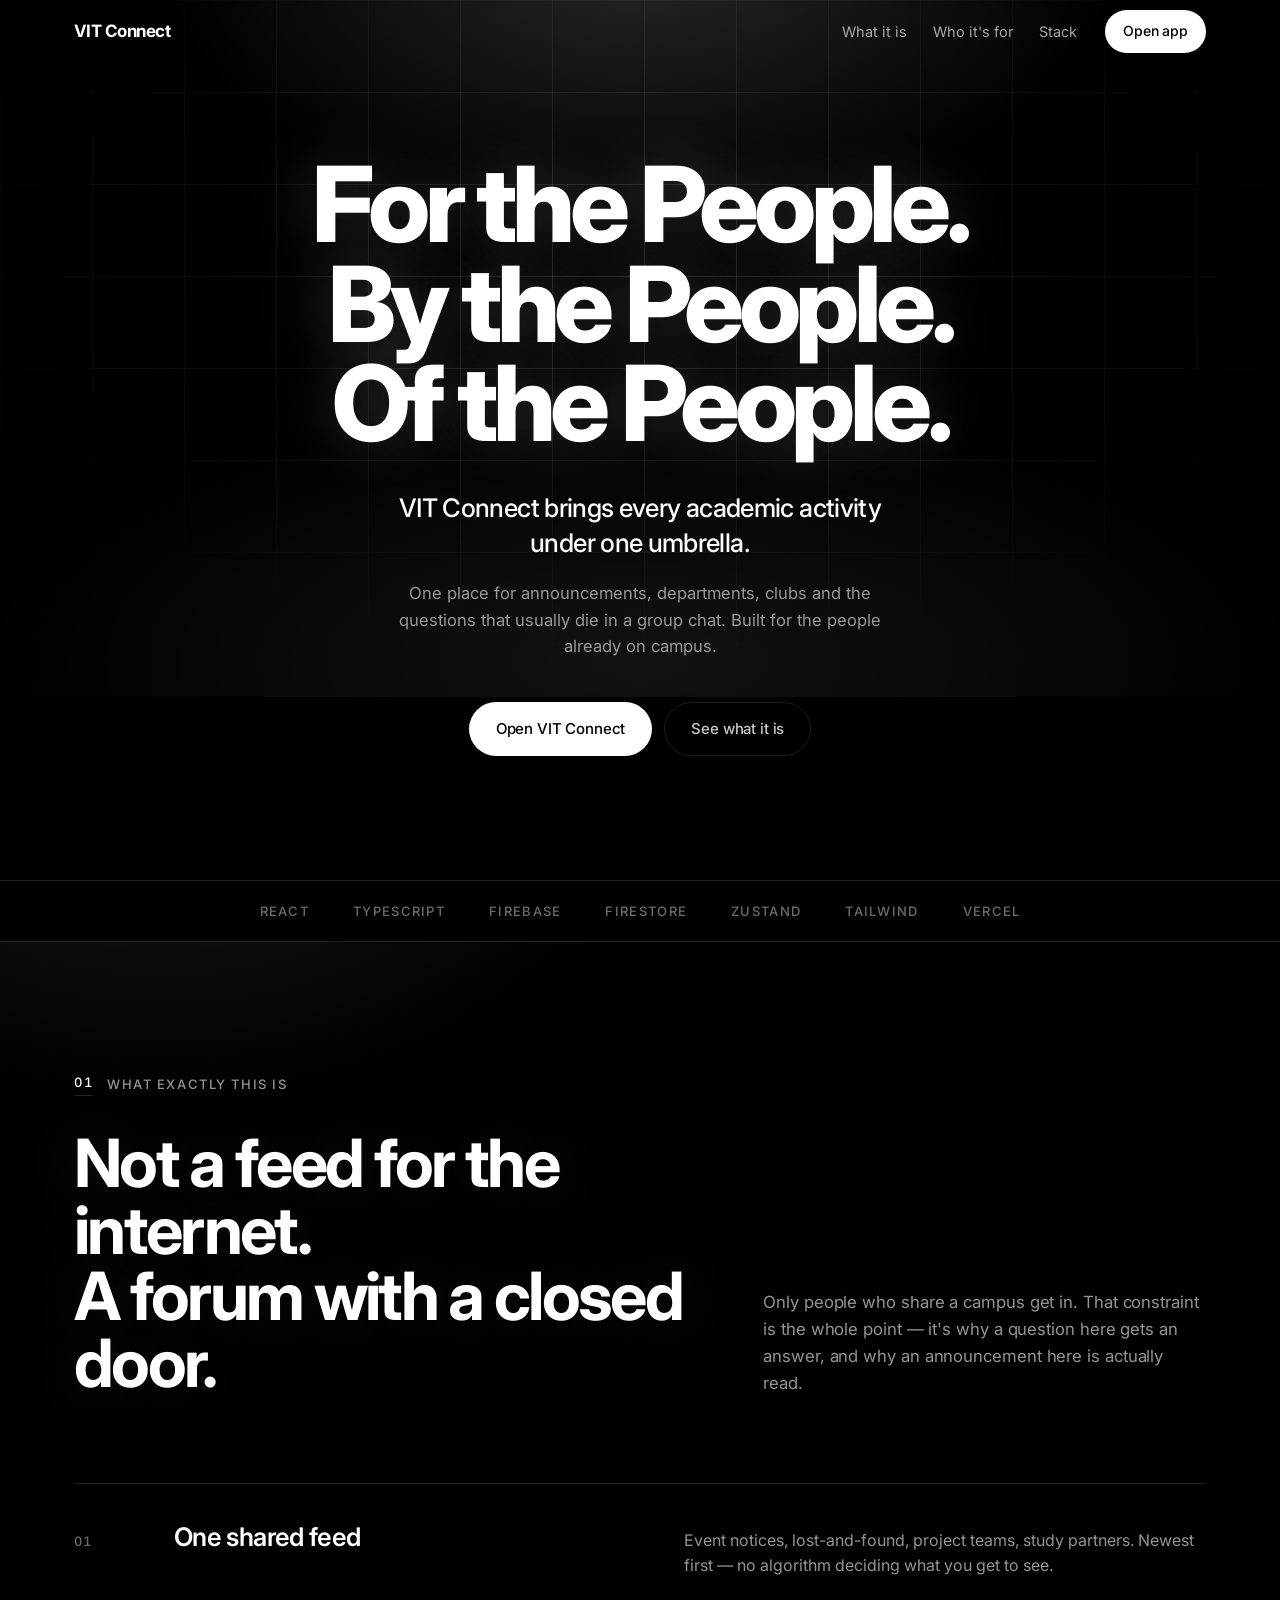
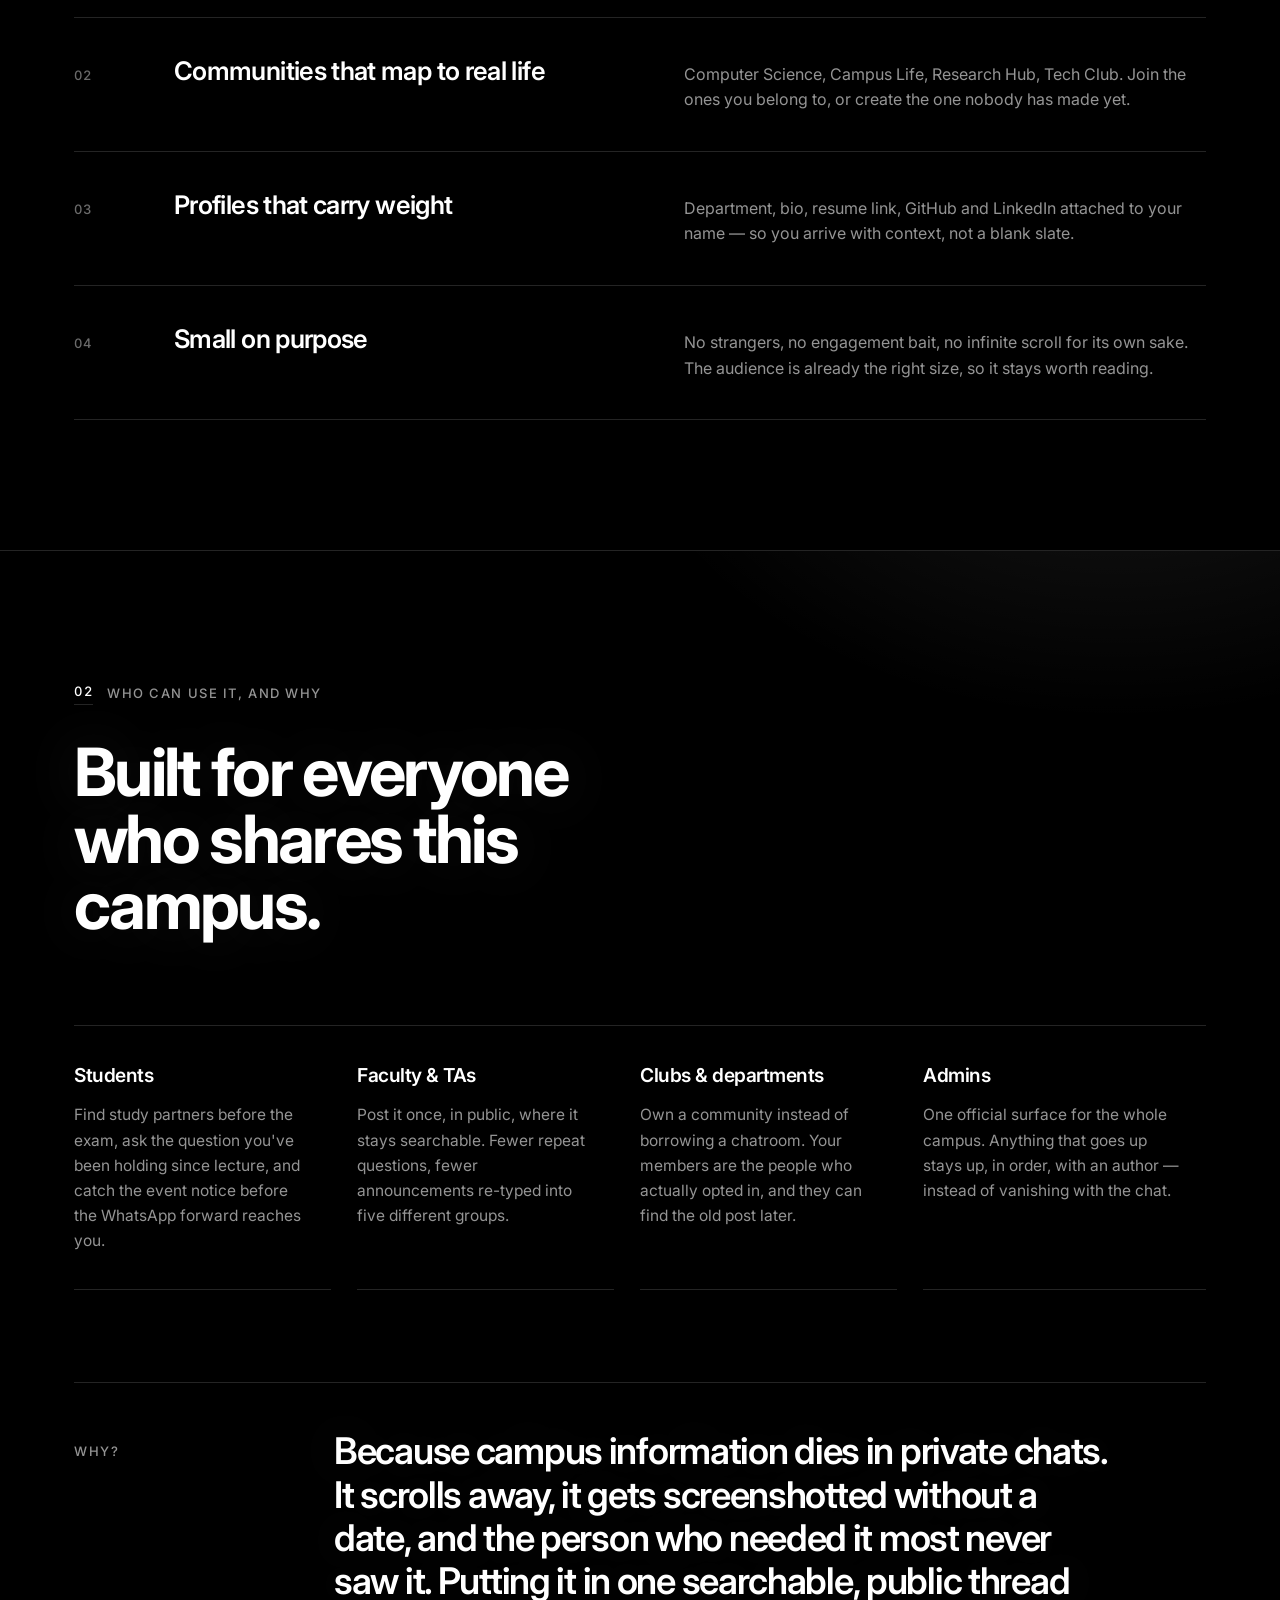
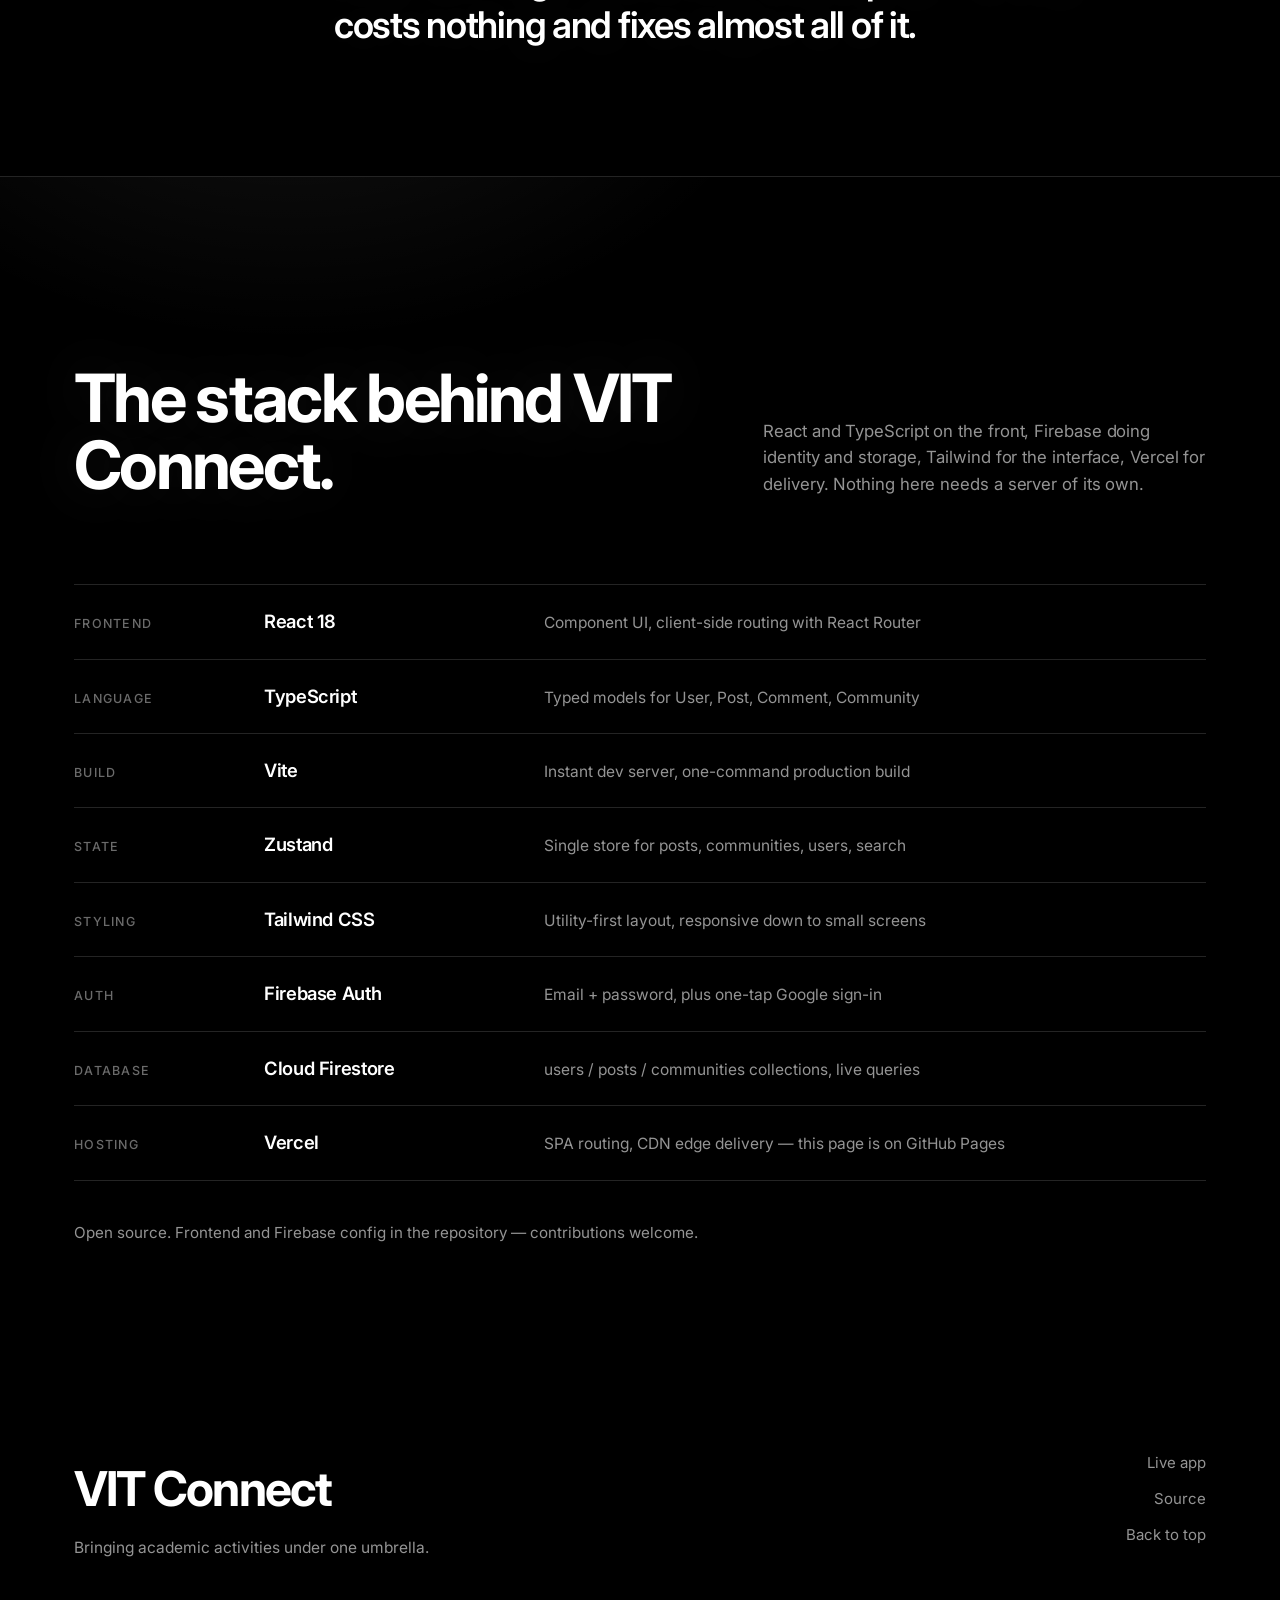
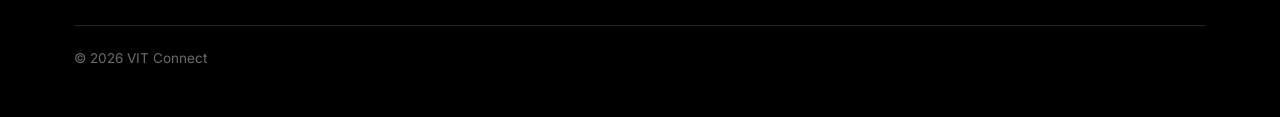
==== commit f277d108: "Make the landing page fully dark with a white glow - All sections now on black; hairline rules defin" ====
--- a/docs/index.html
+++ b/docs/index.html
@@ -37,9 +37,6 @@
 
   <!-- ===== HERO =====-->
   <section class="hero">
-    <div class="hero__glow" aria-hidden="true"></div>
-    <div class="hero__grid" aria-hidden="true"></div>
-
     <div class="hero__in">
       <h1 class="hero__h1 reveal">
         For the People.<br />
--- a/docs/style.css
+++ b/docs/style.css
@@ -1,37 +1,22 @@
 /* ============================================================
    VIT Connect — landing page
-   Pure black and white. Inter. Oversized type. Hairline rules.
-   No cards, no gradients, no icons, no emoji.
+   All black, all white. Inter. Oversized type. Hairline rules.
+   Depth comes from a soft white glow, never from gradients.
+   No cards, no icons, no emoji.
    ============================================================ */
 
 :root {
-  /* monochrome tokens — flipped per section via scope */
-  --fg:        #000;
-  --fg-mute:   rgba(0,0,0,.55);
-  --fg-faint:  rgba(0,0,0,.42);
-  --line:      rgba(0,0,0,.14);
-  --bg:        #fff;
-  --btn-bg:    #000;
-  --btn-fg:    #fff;
+  --fg:       #fff;
+  --fg-mute:  rgba(255,255,255,.58);
+  --fg-faint: rgba(255,255,255,.42);
+  --line:     rgba(255,255,255,.14);
+  --glow:     rgba(255,255,255,.11);
 
   --wrap: 1180px;
   --nav-h: 64px;
   --ease: cubic-bezier(.22,.72,.2,1);
 }
 
-/* dark scopes invert every token in one place */
-.hero,
-.sec--who,
-.foot {
-  --fg:       #fff;
-  --fg-mute:  rgba(255,255,255,.58);
-  --fg-faint: rgba(255,255,255,.40);
-  --line:     rgba(255,255,255,.16);
-  --bg:       #000;
-  --btn-bg:   #fff;
-  --btn-fg:   #000;
-}
-
 *,*::before,*::after { box-sizing: border-box; }
 
 html { scroll-behavior: smooth; -webkit-text-size-adjust: 100%; }
@@ -39,8 +24,8 @@
 
 body {
   margin: 0;
-  background: #fff;
-  color: #000;
+  background: #000;
+  color: #fff;
   font-family: 'Inter', system-ui, -apple-system, 'Segoe UI', sans-serif;
   font-size: 16px;
   line-height: 1.6;
@@ -50,13 +35,13 @@
 
 img, svg { display: block; }
 a { color: inherit; text-decoration: none; }
-::selection { background: #000; color: #fff; }
+::selection { background: #fff; color: #000; }
 
 :focus-visible { outline: 2px solid currentColor; outline-offset: 3px; border-radius: 2px; }
 
 .skip {
   position: absolute; left: -9999px; top: 0; z-index: 100;
-  background: #000; color: #fff; padding: 12px 18px; border-radius: 0 0 8px 0;
+  background: #fff; color: #000; padding: 12px 18px; border-radius: 0 0 8px 0;
 }
 .skip:focus { left: 0; }
 
@@ -66,18 +51,15 @@
 .btn {
   display: inline-flex; align-items: center; justify-content: center;
   padding: 14px 26px; border-radius: 999px;
-  background: var(--btn-bg); color: var(--btn-fg);
+  background: #fff; color: #000;
   font-size: 15px; font-weight: 500; letter-spacing: -.01em;
   border: 1px solid transparent;
   transition: transform .3s var(--ease), opacity .3s var(--ease);
   white-space: nowrap;
 }
 .btn--sm { padding: 9px 17px; font-size: 14px; }
-.btn--ghost {
-  background: transparent; color: var(--fg);
-  border-color: var(--line); opacity: .75;
-}
-.btn:hover { transform: translateY(-2px); opacity: .9; }
+.btn--ghost { background: transparent; color: #fff; border-color: var(--line); opacity: .78; }
+.btn:hover { transform: translateY(-2px); opacity: .88; }
 .btn--ghost:hover { opacity: 1; }
 
 /* ---------------- nav ---------------- */
@@ -85,19 +67,17 @@
   position: fixed; inset: 0 0 auto 0; z-index: 50;
   height: var(--nav-h); color: #fff;
   border-bottom: 1px solid transparent;
-  transition: background-color .45s var(--ease), border-color .45s var(--ease), color .45s var(--ease);
+  transition: background-color .45s var(--ease), border-color .45s var(--ease), backdrop-filter .45s var(--ease);
 }
 .nav__in {
   max-width: var(--wrap); margin: 0 auto; height: 100%;
   padding: 0 24px; display: flex; align-items: center; gap: 28px;
 }
 .nav.is-stuck {
-  color: #000;
-  background: rgba(255,255,255,.82);
-  -webkit-backdrop-filter: saturate(180%) blur(14px);
-  backdrop-filter: saturate(180%) blur(14px);
-  border-bottom-color: rgba(0,0,0,.12);
-  --btn-bg: #000; --btn-fg: #fff;
+  background: rgba(0,0,0,.62);
+  -webkit-backdrop-filter: saturate(160%) blur(16px);
+  backdrop-filter: saturate(160%) blur(16px);
+  border-bottom-color: var(--line);
 }
 
 .brand {
@@ -122,26 +102,32 @@
   .nav .btn { margin-left: auto; }
 }
 
+/* ---------------- the white glow ---------------- */
+
 /* ---------------- hero ---------------- */
 .hero {
-  position: relative; isolation: isolate; overflow: hidden;
   background: #000; color: #fff;
   min-height: 100svh;
   padding: calc(var(--nav-h) + 10vh) 0 0;
   display: flex; flex-direction: column; justify-content: center;
-}
-.hero__glow {
-  position: absolute; z-index: -2; inset: -20% 0 auto 0; height: 90%;
-  background: radial-gradient(58% 52% at 50% 22%, rgba(255,255,255,.11) 0%, rgba(255,255,255,0) 70%);
-}
-.hero__grid {
+  position: relative; isolation: isolate; overflow: hidden;
+}
+.hero::before {
+  content: '';
+  position: absolute; z-index: -2; inset: -22% 0 auto 0; height: 96%;
+  background:
+    radial-gradient(54% 46% at 50% 16%, rgba(255,255,255,.16) 0%, rgba(255,255,255,0) 70%),
+    radial-gradient(70% 40% at 50% 96%, rgba(255,255,255,.07) 0%, rgba(255,255,255,0) 74%);
+}
+.hero::after {
+  content: '';
   position: absolute; z-index: -1; inset: 0;
   background-image:
-    linear-gradient(rgba(255,255,255,.14) 1px, transparent 1px),
-    linear-gradient(90deg, rgba(255,255,255,.14) 1px, transparent 1px);
+    linear-gradient(rgba(255,255,255,.13) 1px, transparent 1px),
+    linear-gradient(90deg, rgba(255,255,255,.13) 1px, transparent 1px);
   background-size: 92px 92px;
-  -webkit-mask-image: radial-gradient(80% 62% at 50% 30%, #000 0%, transparent 76%);
-  mask-image: radial-gradient(80% 62% at 50% 30%, #000 0%, transparent 76%);
+  -webkit-mask-image: radial-gradient(78% 60% at 50% 28%, #000 0%, transparent 74%);
+  mask-image: radial-gradient(78% 60% at 50% 28%, #000 0%, transparent 74%);
 }
 .hero__in {
   width: 100%; max-width: var(--wrap); margin: 0 auto;
@@ -152,11 +138,13 @@
   margin: 0 auto; max-width: 16ch;
   font-size: clamp(2.7rem, 8.2vw, 7rem);
   line-height: .95; font-weight: 800; letter-spacing: -.05em;
+  text-shadow: 0 0 64px rgba(255,255,255,.20), 0 0 130px rgba(255,255,255,.09);
 }
 .hero__sub {
   margin: 38px auto 0; max-width: 34ch;
   font-size: clamp(1.15rem, 2vw, 1.6rem); line-height: 1.35;
   font-weight: 500; letter-spacing: -.025em;
+  text-shadow: 0 0 44px rgba(255,255,255,.14);
 }
 .hero__desc {
   margin: 20px auto 0; max-width: 52ch;
@@ -164,16 +152,13 @@
   color: var(--fg-mute);
 }
 .hero__cta { display: flex; flex-wrap: wrap; gap: 12px; justify-content: center; margin-top: 42px; }
-.hero__meta {
-  margin: 30px 0 0; font-size: 13.5px; letter-spacing: .01em;
-  color: var(--fg-faint);
-}
+.hero__meta { margin: 30px 0 0; font-size: 13.5px; color: var(--fg-faint); }
 .hero__meta a { color: var(--fg-mute); border-bottom: 1px solid var(--line); padding-bottom: 1px; transition: color .25s; }
 .hero__meta a:hover { color: #fff; }
 
 .hero__ticker {
   position: relative; border-top: 1px solid var(--line);
-  display: flex; flex-wrap: wrap; justify-content: center; gap: 0;
+  display: flex; flex-wrap: wrap; justify-content: center;
   padding: 0 24px;
 }
 .hero__ticker span {
@@ -183,8 +168,22 @@
 }
 
 /* ---------------- sections ---------------- */
-.sec { padding: 130px 0; background: var(--bg); color: var(--fg); }
-.sec--what { border-bottom: 1px solid var(--line); }
+.sec {
+  padding: 130px 0; background: #000; color: #fff;
+  position: relative; isolation: isolate; overflow: hidden;
+  border-top: 1px solid var(--line);
+}
+/* soft white bloom drifting to a different edge each section */
+.sec::before {
+  content: '';
+  position: absolute; z-index: -1; pointer-events: none;
+  inset: -18% -12% auto -12%; height: 76%;
+  background: radial-gradient(46% 58% at var(--gx, 50%) 0%,
+    var(--glow) 0%, rgba(255,255,255,0) 72%);
+}
+.sec--what  { --gx: 20%; }
+.sec--who   { --gx: 80%; }
+.sec--stack { --gx: 28%; --glow: rgba(255,255,255,.09); }
 
 .sec__head {
   display: grid; grid-template-columns: 1.35fr .95fr; gap: 40px 60px;
@@ -198,7 +197,7 @@
   color: var(--fg-mute);
 }
 .label__n {
-  font-variant-numeric: tabular-nums; color: var(--fg);
+  font-variant-numeric: tabular-nums; color: #fff;
   border-bottom: 1px solid var(--line); padding-bottom: 2px;
 }
 
@@ -206,6 +205,7 @@
   margin: 0; max-width: 17ch;
   font-size: clamp(2.2rem, 5.2vw, 4.4rem);
   line-height: 1; font-weight: 700; letter-spacing: -.04em;
+  text-shadow: 0 0 60px rgba(255,255,255,.11);
 }
 .lede { margin: 0; color: var(--fg-mute); font-size: 1.05rem; line-height: 1.6; letter-spacing: -.005em; }
 
@@ -213,8 +213,7 @@
 .spec { margin-top: 86px; border-top: 1px solid var(--line); }
 .spec__row {
   display: grid; grid-template-columns: 70px 1.15fr 1.25fr; gap: 12px 30px;
-  padding: 38px 0; border-bottom: 1px solid var(--line);
-  align-items: baseline;
+  padding: 38px 0; border-bottom: 1px solid var(--line); align-items: baseline;
 }
 .spec__n {
   margin: 0; font-size: 13px; font-weight: 500; color: var(--fg-faint);
@@ -229,9 +228,7 @@
   margin-top: 86px; display: grid; grid-template-columns: repeat(4, 1fr);
   border-top: 1px solid var(--line);
 }
-.roles__col {
-  padding: 34px 26px 36px 0; border-bottom: 1px solid var(--line); margin-right: 26px;
-}
+.roles__col { padding: 34px 26px 36px 0; border-bottom: 1px solid var(--line); margin-right: 26px; }
 .roles__col:last-child { margin-right: 0; }
 .roles__col h3 { margin: 0 0 12px; font-size: 1.2rem; font-weight: 600; letter-spacing: -.025em; }
 .roles__col p { margin: 0; color: var(--fg-mute); font-size: .97rem; line-height: 1.62; }
@@ -259,6 +256,7 @@
   margin: 0; max-width: 34ch;
   font-size: clamp(1.4rem, 2.9vw, 2.3rem); line-height: 1.18;
   font-weight: 600; letter-spacing: -.035em;
+  text-shadow: 0 0 54px rgba(255,255,255,.10);
 }
 @media (max-width: 760px) { .why { grid-template-columns: 1fr; gap: 8px; } .why__q { padding-top: 0; } }
 
@@ -281,10 +279,13 @@
 .stack__foot { margin: 40px 0 0; color: var(--fg-mute); font-size: .95rem; }
 
 /* ---------------- footer ---------------- */
-.foot { background: #000; color: #fff; padding: 76px 0 48px; }
-.foot__in {
-  display: grid; grid-template-columns: 1fr auto; gap: 30px 40px; align-items: start;
-}
+.foot { background: #000; color: #fff; padding: 76px 0 48px; position: relative; isolation: isolate; overflow: hidden; }
+.foot::before {
+  content: '';
+  position: absolute; z-index: -1; inset: auto 0 -60% 0; height: 140%;
+  background: radial-gradient(50% 50% at 50% 100%, rgba(255,255,255,.10) 0%, rgba(255,255,255,0) 70%);
+}
+.foot__in { display: grid; grid-template-columns: 1fr auto; gap: 30px 40px; align-items: start; }
 .foot__word { margin: 0; font-size: clamp(1.8rem, 4vw, 3rem); font-weight: 700; letter-spacing: -.04em; }
 .foot__tag { margin: 8px 0 0; color: var(--fg-mute); font-size: .97rem; }
 .foot__links { display: flex; flex-direction: column; gap: 12px; text-align: right; font-size: 15px; }
@@ -309,5 +310,5 @@
 
 @media (prefers-reduced-motion: reduce) {
   .reveal { opacity: 1; transform: none; transition: none; }
-  .btn, .hero__glow { transition: none; }
-}
+  .btn { transition: none; }
+}
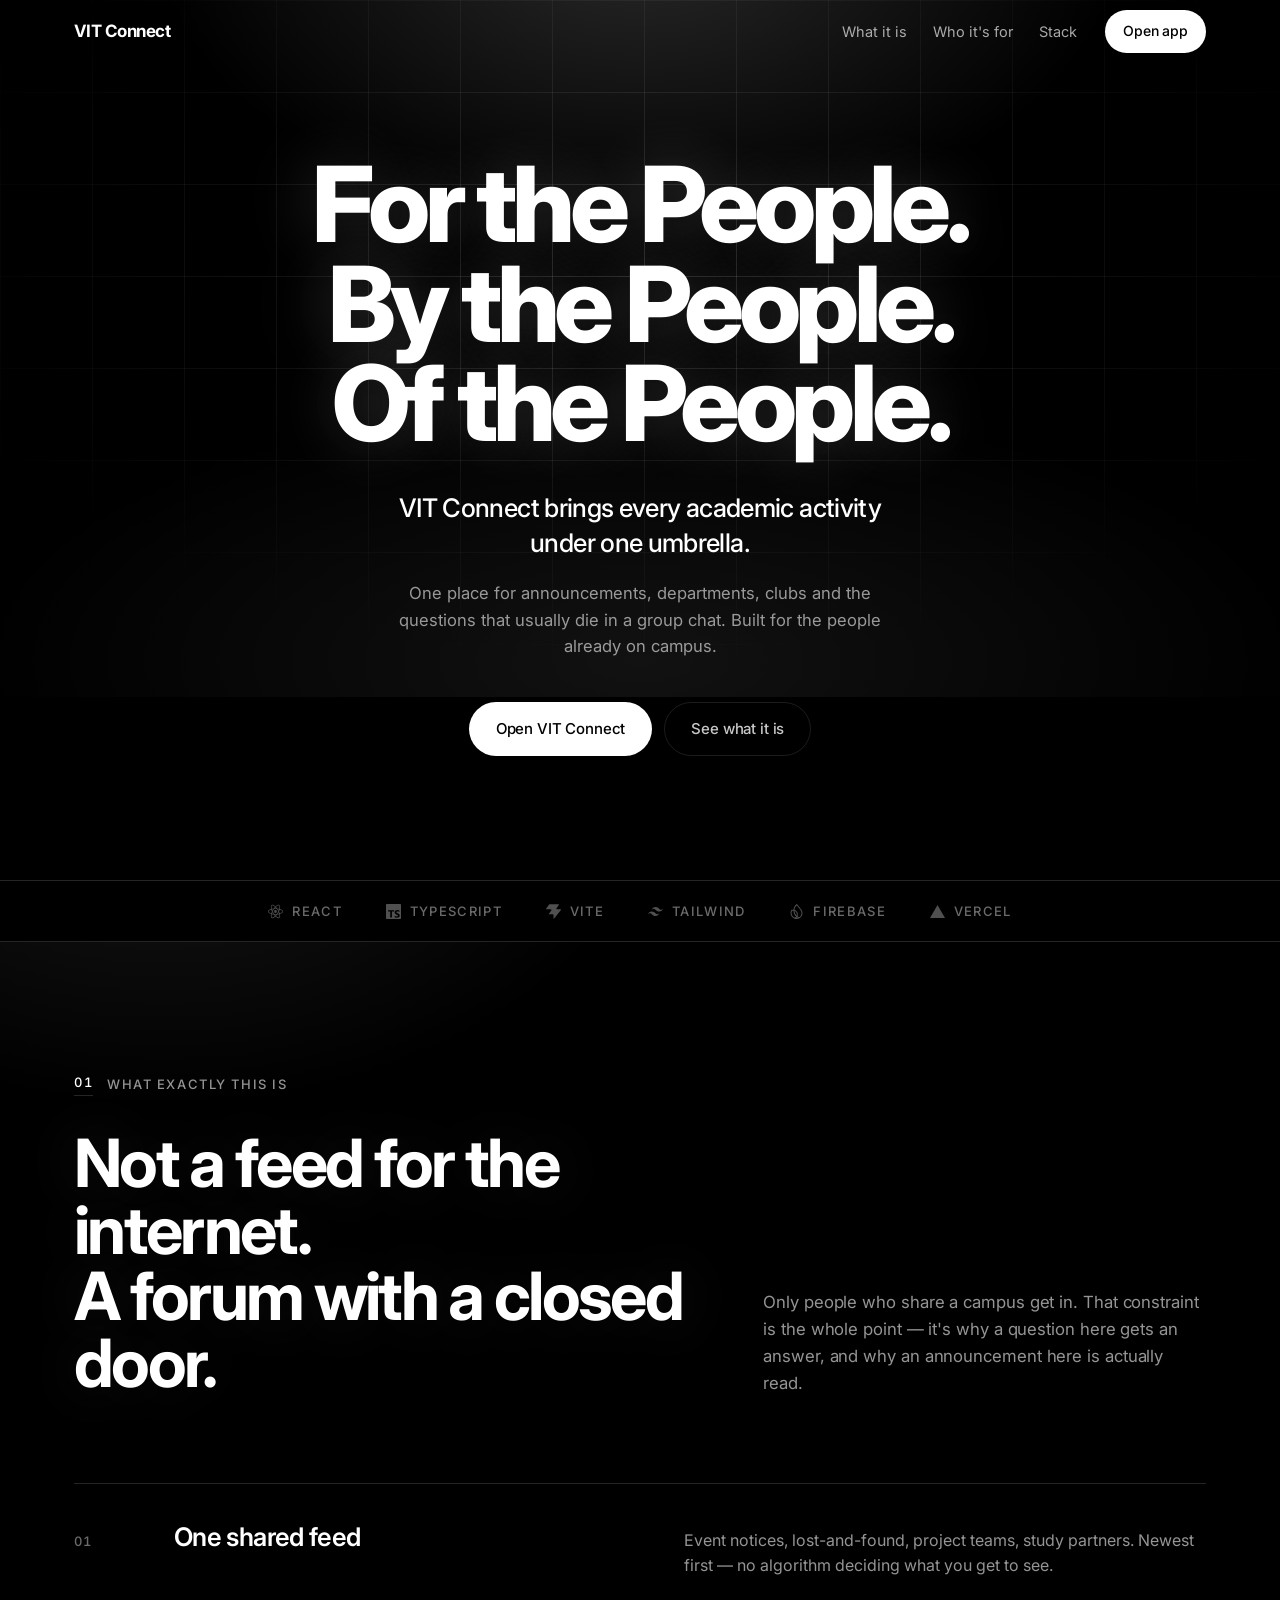
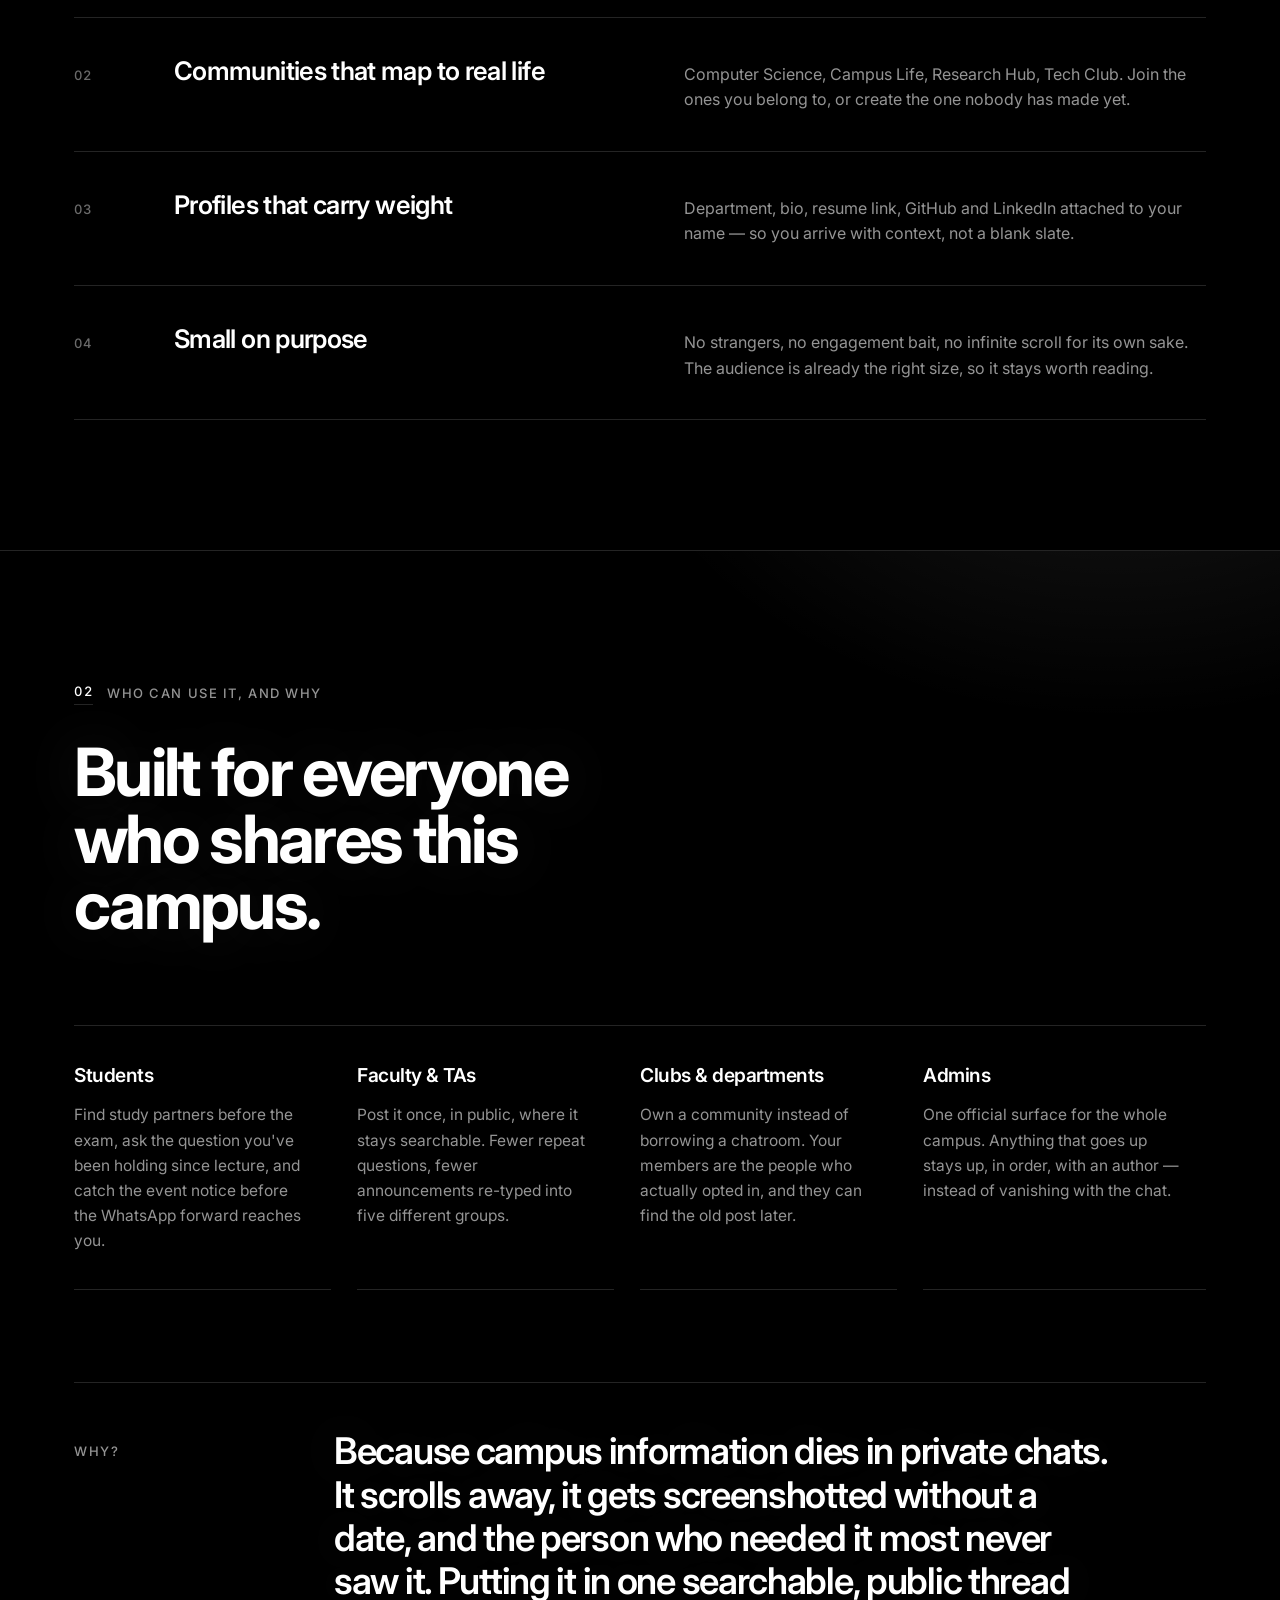
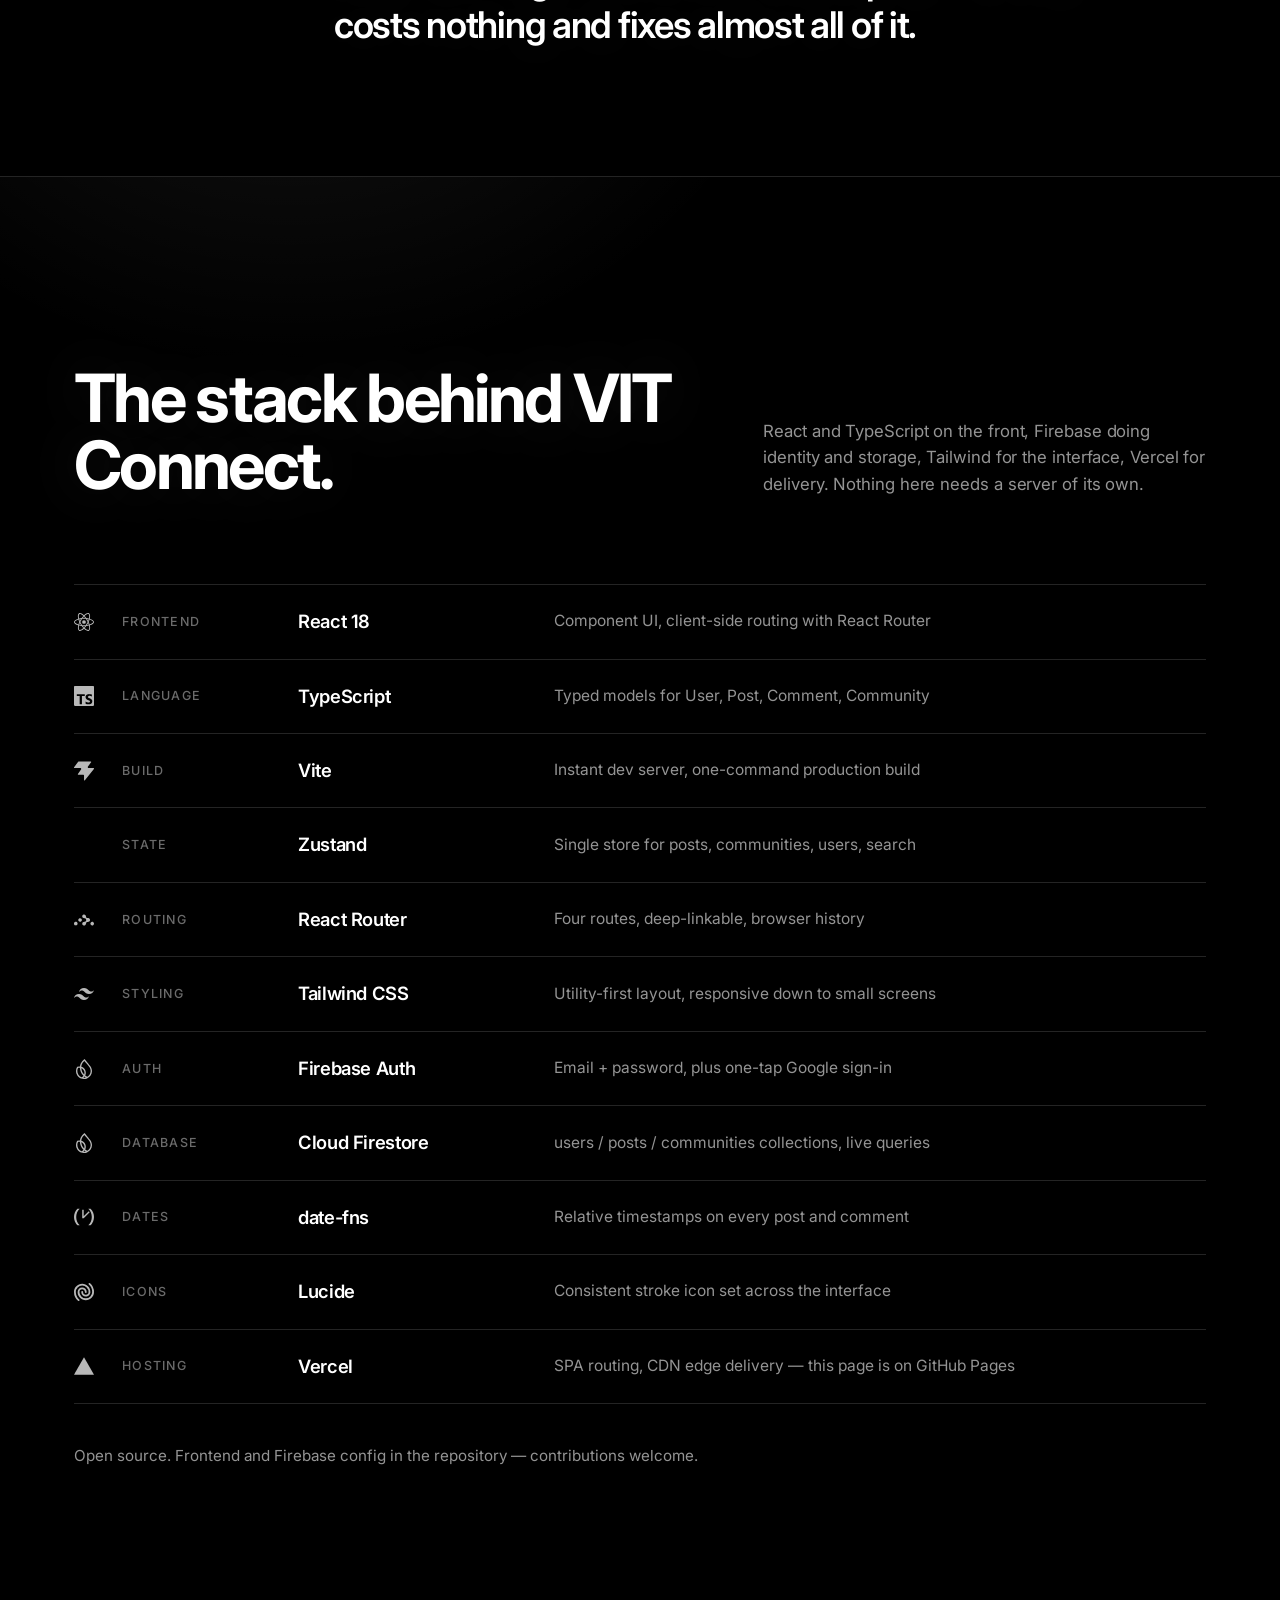
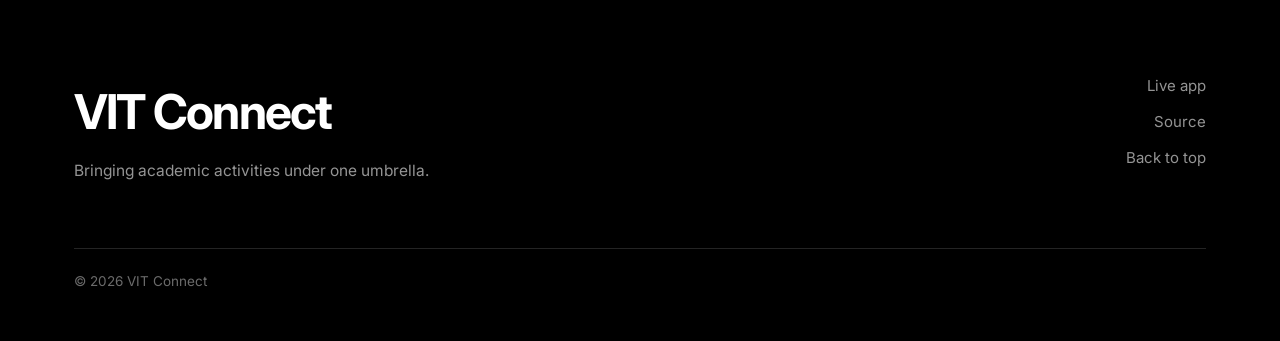
==== commit c937d060: "Add official brand marks to the tech stack section and hero ticker Inlines Simple Icons (CC0) vector" ====
--- a/docs/index.html
+++ b/docs/index.html
@@ -5,7 +5,7 @@
 <meta name="viewport" content="width=device-width, initial-scale=1" />
 <title>VIT Connect — For the People, By the People, Of the People</title>
 <meta name="description" content="VIT Connect brings every academic activity under one umbrella. A campus forum for VIT students, faculty, clubs and departments." />
-<meta property="og:title" content="VIT Connect — For the People, By the People, Of the People" />
+<meta property="og:title" content="VIT Connect" />
 <meta property="og:description" content="Bringing academic activities under one umbrella." />
 <meta property="og:type" content="website" />
 <meta property="og:url" content="https://real-ds.github.io/vit-connect/" />
@@ -64,7 +64,12 @@
     </div>
 
     <div class="hero__ticker" aria-hidden="true">
-      <span>React</span><span>TypeScript</span><span>Firebase</span><span>Firestore</span><span>Zustand</span><span>Tailwind</span><span>Vercel</span>
+      <span><svg viewBox="0 0 24 24" fill="currentColor" aria-hidden="true" focusable="false"><path d="M14.23 12.004a2.236 2.236 0 0 1-2.235 2.236 2.236 2.236 0 0 1-2.236-2.236 2.236 2.236 0 0 1 2.235-2.236 2.236 2.236 0 0 1 2.236 2.236zm2.648-10.69c-1.346 0-3.107.96-4.888 2.622-1.78-1.653-3.542-2.602-4.887-2.602-.41 0-.783.093-1.106.278-1.375.793-1.683 3.264-.973 6.365C1.98 8.917 0 10.42 0 12.004c0 1.59 1.99 3.097 5.043 4.03-.704 3.113-.39 5.588.988 6.38.32.187.69.275 1.102.275 1.345 0 3.107-.96 4.888-2.624 1.78 1.654 3.542 2.603 4.887 2.603.41 0 .783-.09 1.106-.275 1.374-.792 1.683-3.263.973-6.365C22.02 15.096 24 13.59 24 12.004c0-1.59-1.99-3.097-5.043-4.032.704-3.11.39-5.587-.988-6.38-.318-.184-.688-.277-1.092-.278zm-.005 1.09v.006c.225 0 .406.044.558.127.666.382.955 1.835.73 3.704-.054.46-.142.945-.25 1.44-.96-.236-2.006-.417-3.107-.534-.66-.905-1.345-1.727-2.035-2.447 1.592-1.48 3.087-2.292 4.105-2.295zm-9.77.02c1.012 0 2.514.808 4.11 2.28-.686.72-1.37 1.537-2.02 2.442-1.107.117-2.154.298-3.113.538-.112-.49-.195-.964-.254-1.42-.23-1.868.054-3.32.714-3.707.19-.09.4-.127.563-.132zm4.882 3.05c.455.468.91.992 1.36 1.564-.44-.02-.89-.034-1.345-.034-.46 0-.915.01-1.36.034.44-.572.895-1.096 1.345-1.565zM12 8.1c.74 0 1.477.034 2.202.093.406.582.802 1.203 1.183 1.86.372.64.71 1.29 1.018 1.946-.308.655-.646 1.31-1.013 1.95-.38.66-.773 1.288-1.18 1.87-.728.063-1.466.098-2.21.098-.74 0-1.477-.035-2.202-.093-.406-.582-.802-1.204-1.183-1.86-.372-.64-.71-1.29-1.018-1.946.303-.657.646-1.313 1.013-1.954.38-.66.773-1.286 1.18-1.868.728-.064 1.466-.098 2.21-.098zm-3.635.254c-.24.377-.48.763-.704 1.16-.225.39-.435.782-.635 1.174-.265-.656-.49-1.31-.676-1.947.64-.15 1.315-.283 2.015-.386zm7.26 0c.695.103 1.365.23 2.006.387-.18.632-.405 1.282-.66 1.933-.2-.39-.41-.783-.64-1.174-.225-.392-.465-.774-.705-1.146zm3.063.675c.484.15.944.317 1.375.498 1.732.74 2.852 1.708 2.852 2.476-.005.768-1.125 1.74-2.857 2.475-.42.18-.88.342-1.355.493-.28-.958-.646-1.956-1.1-2.98.45-1.017.81-2.01 1.085-2.964zm-13.395.004c.278.96.645 1.957 1.1 2.98-.45 1.017-.812 2.01-1.086 2.964-.484-.15-.944-.318-1.37-.5-1.732-.737-2.852-1.706-2.852-2.474 0-.768 1.12-1.742 2.852-2.476.42-.18.88-.342 1.356-.494zm11.678 4.28c.265.657.49 1.312.676 1.948-.64.157-1.316.29-2.016.39.24-.375.48-.762.705-1.158.225-.39.435-.788.636-1.18zm-9.945.02c.2.392.41.783.64 1.175.23.39.465.772.705 1.143-.695-.102-1.365-.23-2.006-.386.18-.63.406-1.282.66-1.933zM17.92 16.32c.112.493.2.968.254 1.423.23 1.868-.054 3.32-.714 3.708-.147.09-.338.128-.563.128-1.012 0-2.514-.807-4.11-2.28.686-.72 1.37-1.536 2.02-2.44 1.107-.118 2.154-.3 3.113-.54zm-11.83.01c.96.234 2.006.415 3.107.532.66.905 1.345 1.727 2.035 2.446-1.595 1.483-3.092 2.295-4.11 2.295-.22-.005-.406-.05-.553-.132-.666-.38-.955-1.834-.73-3.703.054-.46.142-.944.25-1.438zm4.56.64c.44.02.89.034 1.345.034.46 0 .915-.01 1.36-.034-.44.572-.895 1.095-1.345 1.565-.455-.47-.91-.993-1.36-1.565z"/></svg>React</span>
+      <span><svg viewBox="0 0 24 24" fill="currentColor" aria-hidden="true" focusable="false"><path d="M1.125 0C.502 0 0 .502 0 1.125v21.75C0 23.498.502 24 1.125 24h21.75c.623 0 1.125-.502 1.125-1.125V1.125C24 .502 23.498 0 22.875 0zm17.363 9.75c.612 0 1.154.037 1.627.111a6.38 6.38 0 0 1 1.306.34v2.458a3.95 3.95 0 0 0-.643-.361 5.093 5.093 0 0 0-.717-.26 5.453 5.453 0 0 0-1.426-.2c-.3 0-.573.028-.819.086a2.1 2.1 0 0 0-.623.242c-.17.104-.3.229-.393.374a.888.888 0 0 0-.14.49c0 .196.053.373.156.529.104.156.252.304.443.444s.423.276.696.41c.273.135.582.274.926.416.47.197.892.407 1.266.628.374.222.695.473.963.753.268.279.472.598.614.957.142.359.214.776.214 1.253 0 .657-.125 1.21-.373 1.656a3.033 3.033 0 0 1-1.012 1.085 4.38 4.38 0 0 1-1.487.596c-.566.12-1.163.18-1.79.18a9.916 9.916 0 0 1-1.84-.164 5.544 5.544 0 0 1-1.512-.493v-2.63a5.033 5.033 0 0 0 3.237 1.2c.333 0 .624-.03.872-.09.249-.06.456-.144.623-.25.166-.108.29-.234.373-.38a1.023 1.023 0 0 0-.074-1.089 2.12 2.12 0 0 0-.537-.5 5.597 5.597 0 0 0-.807-.444 27.72 27.72 0 0 0-1.007-.436c-.918-.383-1.602-.852-2.053-1.405-.45-.553-.676-1.222-.676-2.005 0-.614.123-1.141.369-1.582.246-.441.58-.804 1.004-1.089a4.494 4.494 0 0 1 1.47-.629 7.536 7.536 0 0 1 1.77-.201zm-15.113.188h9.563v2.166H9.506v9.646H6.789v-9.646H3.375z"/></svg>TypeScript</span>
+      <span><svg viewBox="0 0 24 24" fill="currentColor" aria-hidden="true" focusable="false"><path d="M13.056 23.238a.57.57 0 0 1-1.02-.355v-5.202c0-.63-.512-1.143-1.144-1.143H5.148a.57.57 0 0 1-.464-.903l3.777-5.29c.54-.753 0-1.804-.93-1.804H.57a.574.574 0 0 1-.543-.746.6.6 0 0 1 .08-.157L5.008.78a.57.57 0 0 1 .467-.24h14.589a.57.57 0 0 1 .466.903l-3.778 5.29c-.54.755 0 1.806.93 1.806h5.745c.238 0 .424.138.513.322a.56.56 0 0 1-.063.603z"/></svg>Vite</span>
+      <span><svg viewBox="0 0 24 24" fill="currentColor" aria-hidden="true" focusable="false"><path d="M12.001,4.8c-3.2,0-5.2,1.6-6,4.8c1.2-1.6,2.6-2.2,4.2-1.8c0.913,0.228,1.565,0.89,2.288,1.624 C13.666,10.618,15.027,12,18.001,12c3.2,0,5.2-1.6,6-4.8c-1.2,1.6-2.6,2.2-4.2,1.8c-0.913-0.228-1.565-0.89-2.288-1.624 C16.337,6.182,14.976,4.8,12.001,4.8z M6.001,12c-3.2,0-5.2,1.6-6,4.8c1.2-1.6,2.6-2.2,4.2-1.8c0.913,0.228,1.565,0.89,2.288,1.624 c1.177,1.194,2.538,2.576,5.512,2.576c3.2,0,5.2-1.6,6-4.8c-1.2,1.6-2.6,2.2-4.2,1.8c-0.913-0.228-1.565-0.89-2.288-1.624 C10.337,13.382,8.976,12,6.001,12z"/></svg>Tailwind</span>
+      <span><svg viewBox="0 0 24 24" fill="currentColor" aria-hidden="true" focusable="false"><path d="M19.455 8.369c-.538-.748-1.778-2.285-3.681-4.569-.826-.991-1.535-1.832-1.884-2.245a146 146 0 0 0-.488-.576l-.207-.245-.113-.133-.022-.032-.01-.005L12.57 0l-.609.488c-1.555 1.246-2.828 2.851-3.681 4.64-.523 1.064-.864 2.105-1.043 3.176-.047.241-.088.489-.121.738-.209-.017-.421-.028-.632-.033-.018-.001-.035-.002-.059-.003a7.46 7.46 0 0 0-2.28.274l-.317.089-.163.286c-.765 1.342-1.198 2.869-1.252 4.416-.07 2.01.477 3.954 1.583 5.625 1.082 1.633 2.61 2.882 4.42 3.611l.236.095.071.025.003-.001a9.59 9.59 0 0 0 2.941.568q.171.006.342.006c1.273 0 2.513-.249 3.69-.742l.008.004.313-.145a9.63 9.63 0 0 0 3.927-3.335c1.01-1.49 1.577-3.234 1.641-5.042.075-2.161-.643-4.304-2.133-6.371m-7.083 6.695c.328 1.244.264 2.44-.191 3.558-1.135-1.12-1.967-2.352-2.475-3.665-.543-1.404-.87-2.74-.974-3.975.48.157.922.366 1.315.622 1.132.737 1.914 1.902 2.325 3.461zm.207 6.022c.482.368.99.712 1.513 1.028-.771.21-1.565.302-2.369.273a8 8 0 0 1-.373-.022c.458-.394.869-.823 1.228-1.279zm1.347-6.431c-.516-1.957-1.527-3.437-3.002-4.398-.647-.421-1.385-.741-2.194-.95.011-.134.026-.268.043-.4.014-.113.03-.216.046-.313.133-.689.332-1.37.589-2.025.099-.25.206-.499.321-.74l.004-.008c.177-.358.376-.719.61-1.105l.092-.152-.003-.001c.544-.851 1.197-1.627 1.942-2.311l.288.341c.672.796 1.304 1.548 1.878 2.237 1.291 1.549 2.966 3.583 3.612 4.48 1.277 1.771 1.893 3.579 1.83 5.375-.049 1.395-.461 2.755-1.195 3.933-.694 1.116-1.661 2.05-2.8 2.708-.636-.318-1.559-.839-2.539-1.599.79-1.575.952-3.28.479-5.072zm-2.575 5.397c-.725.939-1.587 1.55-2.09 1.856-.081-.029-.163-.06-.243-.093l-.065-.026c-1.49-.616-2.747-1.656-3.635-3.01-.907-1.384-1.356-2.993-1.298-4.653.041-1.19.338-2.327.882-3.379.316-.07.638-.114.96-.131l.084-.002c.162-.003.324-.003.478 0 .227.011.454.035.677.07.073 1.513.445 3.145 1.105 4.852.637 1.644 1.694 3.162 3.144 4.515z"/></svg>Firebase</span>
+      <span><svg viewBox="0 0 24 24" fill="currentColor" aria-hidden="true" focusable="false"><path d="m12 1.608 12 20.784H0Z"/></svg>Vercel</span>
     </div>
   </section>
 
@@ -169,27 +174,47 @@
 
       <div class="stack">
         <div class="stack__row reveal">
+          <p class="stack__logo"><svg viewBox="0 0 24 24" fill="currentColor" aria-hidden="true" focusable="false"><path d="M14.23 12.004a2.236 2.236 0 0 1-2.235 2.236 2.236 2.236 0 0 1-2.236-2.236 2.236 2.236 0 0 1 2.235-2.236 2.236 2.236 0 0 1 2.236 2.236zm2.648-10.69c-1.346 0-3.107.96-4.888 2.622-1.78-1.653-3.542-2.602-4.887-2.602-.41 0-.783.093-1.106.278-1.375.793-1.683 3.264-.973 6.365C1.98 8.917 0 10.42 0 12.004c0 1.59 1.99 3.097 5.043 4.03-.704 3.113-.39 5.588.988 6.38.32.187.69.275 1.102.275 1.345 0 3.107-.96 4.888-2.624 1.78 1.654 3.542 2.603 4.887 2.603.41 0 .783-.09 1.106-.275 1.374-.792 1.683-3.263.973-6.365C22.02 15.096 24 13.59 24 12.004c0-1.59-1.99-3.097-5.043-4.032.704-3.11.39-5.587-.988-6.38-.318-.184-.688-.277-1.092-.278zm-.005 1.09v.006c.225 0 .406.044.558.127.666.382.955 1.835.73 3.704-.054.46-.142.945-.25 1.44-.96-.236-2.006-.417-3.107-.534-.66-.905-1.345-1.727-2.035-2.447 1.592-1.48 3.087-2.292 4.105-2.295zm-9.77.02c1.012 0 2.514.808 4.11 2.28-.686.72-1.37 1.537-2.02 2.442-1.107.117-2.154.298-3.113.538-.112-.49-.195-.964-.254-1.42-.23-1.868.054-3.32.714-3.707.19-.09.4-.127.563-.132zm4.882 3.05c.455.468.91.992 1.36 1.564-.44-.02-.89-.034-1.345-.034-.46 0-.915.01-1.36.034.44-.572.895-1.096 1.345-1.565zM12 8.1c.74 0 1.477.034 2.202.093.406.582.802 1.203 1.183 1.86.372.64.71 1.29 1.018 1.946-.308.655-.646 1.31-1.013 1.95-.38.66-.773 1.288-1.18 1.87-.728.063-1.466.098-2.21.098-.74 0-1.477-.035-2.202-.093-.406-.582-.802-1.204-1.183-1.86-.372-.64-.71-1.29-1.018-1.946.303-.657.646-1.313 1.013-1.954.38-.66.773-1.286 1.18-1.868.728-.064 1.466-.098 2.21-.098zm-3.635.254c-.24.377-.48.763-.704 1.16-.225.39-.435.782-.635 1.174-.265-.656-.49-1.31-.676-1.947.64-.15 1.315-.283 2.015-.386zm7.26 0c.695.103 1.365.23 2.006.387-.18.632-.405 1.282-.66 1.933-.2-.39-.41-.783-.64-1.174-.225-.392-.465-.774-.705-1.146zm3.063.675c.484.15.944.317 1.375.498 1.732.74 2.852 1.708 2.852 2.476-.005.768-1.125 1.74-2.857 2.475-.42.18-.88.342-1.355.493-.28-.958-.646-1.956-1.1-2.98.45-1.017.81-2.01 1.085-2.964zm-13.395.004c.278.96.645 1.957 1.1 2.98-.45 1.017-.812 2.01-1.086 2.964-.484-.15-.944-.318-1.37-.5-1.732-.737-2.852-1.706-2.852-2.474 0-.768 1.12-1.742 2.852-2.476.42-.18.88-.342 1.356-.494zm11.678 4.28c.265.657.49 1.312.676 1.948-.64.157-1.316.29-2.016.39.24-.375.48-.762.705-1.158.225-.39.435-.788.636-1.18zm-9.945.02c.2.392.41.783.64 1.175.23.39.465.772.705 1.143-.695-.102-1.365-.23-2.006-.386.18-.63.406-1.282.66-1.933zM17.92 16.32c.112.493.2.968.254 1.423.23 1.868-.054 3.32-.714 3.708-.147.09-.338.128-.563.128-1.012 0-2.514-.807-4.11-2.28.686-.72 1.37-1.536 2.02-2.44 1.107-.118 2.154-.3 3.113-.54zm-11.83.01c.96.234 2.006.415 3.107.532.66.905 1.345 1.727 2.035 2.446-1.595 1.483-3.092 2.295-4.11 2.295-.22-.005-.406-.05-.553-.132-.666-.38-.955-1.834-.73-3.703.054-.46.142-.944.25-1.438zm4.56.64c.44.02.89.034 1.345.034.46 0 .915-.01 1.36-.034-.44.572-.895 1.095-1.345 1.565-.455-.47-.91-.993-1.36-1.565z"/></svg></p>
           <p class="stack__k">Frontend</p><p class="stack__v">React 18</p><p class="stack__r">Component UI, client-side routing with React Router</p>
         </div>
         <div class="stack__row reveal" style="--d:.04s">
+          <p class="stack__logo"><svg viewBox="0 0 24 24" fill="currentColor" aria-hidden="true" focusable="false"><path d="M1.125 0C.502 0 0 .502 0 1.125v21.75C0 23.498.502 24 1.125 24h21.75c.623 0 1.125-.502 1.125-1.125V1.125C24 .502 23.498 0 22.875 0zm17.363 9.75c.612 0 1.154.037 1.627.111a6.38 6.38 0 0 1 1.306.34v2.458a3.95 3.95 0 0 0-.643-.361 5.093 5.093 0 0 0-.717-.26 5.453 5.453 0 0 0-1.426-.2c-.3 0-.573.028-.819.086a2.1 2.1 0 0 0-.623.242c-.17.104-.3.229-.393.374a.888.888 0 0 0-.14.49c0 .196.053.373.156.529.104.156.252.304.443.444s.423.276.696.41c.273.135.582.274.926.416.47.197.892.407 1.266.628.374.222.695.473.963.753.268.279.472.598.614.957.142.359.214.776.214 1.253 0 .657-.125 1.21-.373 1.656a3.033 3.033 0 0 1-1.012 1.085 4.38 4.38 0 0 1-1.487.596c-.566.12-1.163.18-1.79.18a9.916 9.916 0 0 1-1.84-.164 5.544 5.544 0 0 1-1.512-.493v-2.63a5.033 5.033 0 0 0 3.237 1.2c.333 0 .624-.03.872-.09.249-.06.456-.144.623-.25.166-.108.29-.234.373-.38a1.023 1.023 0 0 0-.074-1.089 2.12 2.12 0 0 0-.537-.5 5.597 5.597 0 0 0-.807-.444 27.72 27.72 0 0 0-1.007-.436c-.918-.383-1.602-.852-2.053-1.405-.45-.553-.676-1.222-.676-2.005 0-.614.123-1.141.369-1.582.246-.441.58-.804 1.004-1.089a4.494 4.494 0 0 1 1.47-.629 7.536 7.536 0 0 1 1.77-.201zm-15.113.188h9.563v2.166H9.506v9.646H6.789v-9.646H3.375z"/></svg></p>
           <p class="stack__k">Language</p><p class="stack__v">TypeScript</p><p class="stack__r">Typed models for User, Post, Comment, Community</p>
         </div>
         <div class="stack__row reveal" style="--d:.08s">
+          <p class="stack__logo"><svg viewBox="0 0 24 24" fill="currentColor" aria-hidden="true" focusable="false"><path d="M13.056 23.238a.57.57 0 0 1-1.02-.355v-5.202c0-.63-.512-1.143-1.144-1.143H5.148a.57.57 0 0 1-.464-.903l3.777-5.29c.54-.753 0-1.804-.93-1.804H.57a.574.574 0 0 1-.543-.746.6.6 0 0 1 .08-.157L5.008.78a.57.57 0 0 1 .467-.24h14.589a.57.57 0 0 1 .466.903l-3.778 5.29c-.54.755 0 1.806.93 1.806h5.745c.238 0 .424.138.513.322a.56.56 0 0 1-.063.603z"/></svg></p>
           <p class="stack__k">Build</p><p class="stack__v">Vite</p><p class="stack__r">Instant dev server, one-command production build</p>
         </div>
         <div class="stack__row reveal" style="--d:.12s">
+          <p class="stack__logo"></p>
           <p class="stack__k">State</p><p class="stack__v">Zustand</p><p class="stack__r">Single store for posts, communities, users, search</p>
         </div>
         <div class="stack__row reveal" style="--d:.16s">
+          <p class="stack__logo"><svg viewBox="0 0 24 24" fill="currentColor" aria-hidden="true" focusable="false"><path d="M12.118 5.466a2.306 2.306 0 00-.623.08c-.278.067-.702.332-.953.583-.41.423-.49.609-.662 1.469-.08.423.41 1.43.847 1.734.45.317 1.085.502 2.065.608 1.429.16 1.84.636 1.84 2.197 0 1.377-.385 1.747-1.96 1.906-1.707.172-2.58.834-2.765 2.117-.106.781.41 1.76 1.125 2.091 1.627.768 3.15-.198 3.467-2.196.211-1.284.622-1.642 1.998-1.747 1.588-.133 2.409-.675 2.713-1.787.278-1.02-.304-2.157-1.297-2.554-.264-.106-.873-.238-1.35-.291-1.495-.16-1.879-.424-2.038-1.39-.225-1.337-.317-1.562-.794-2.09a2.174 2.174 0 00-1.613-.73zm-4.785 4.36a2.145 2.145 0 00-.497.048c-1.469.318-2.17 2.051-1.35 3.295 1.178 1.774 3.944.953 3.97-1.177.012-1.193-.98-2.143-2.123-2.166zM2.089 14.19a2.22 2.22 0 00-.427.052c-2.158.476-2.237 3.626-.106 4.182.53.145.582.145 1.111.013 1.191-.318 1.866-1.456 1.549-2.607-.278-1.02-1.144-1.664-2.127-1.64zm19.824.008c-.233.002-.477.058-.784.162-1.39.477-1.866 2.092-.98 3.336.557.794 1.96 1.058 2.82.516 1.416-.874 1.363-3.057-.093-3.746-.38-.186-.663-.271-.963-.268z"/></svg></p>
+          <p class="stack__k">Routing</p><p class="stack__v">React Router</p><p class="stack__r">Four routes, deep-linkable, browser history</p>
+        </div>
+        <div class="stack__row reveal" style="--d:.2s">
+          <p class="stack__logo"><svg viewBox="0 0 24 24" fill="currentColor" aria-hidden="true" focusable="false"><path d="M12.001,4.8c-3.2,0-5.2,1.6-6,4.8c1.2-1.6,2.6-2.2,4.2-1.8c0.913,0.228,1.565,0.89,2.288,1.624 C13.666,10.618,15.027,12,18.001,12c3.2,0,5.2-1.6,6-4.8c-1.2,1.6-2.6,2.2-4.2,1.8c-0.913-0.228-1.565-0.89-2.288-1.624 C16.337,6.182,14.976,4.8,12.001,4.8z M6.001,12c-3.2,0-5.2,1.6-6,4.8c1.2-1.6,2.6-2.2,4.2-1.8c0.913,0.228,1.565,0.89,2.288,1.624 c1.177,1.194,2.538,2.576,5.512,2.576c3.2,0,5.2-1.6,6-4.8c-1.2,1.6-2.6,2.2-4.2,1.8c-0.913-0.228-1.565-0.89-2.288-1.624 C10.337,13.382,8.976,12,6.001,12z"/></svg></p>
           <p class="stack__k">Styling</p><p class="stack__v">Tailwind CSS</p><p class="stack__r">Utility-first layout, responsive down to small screens</p>
         </div>
-        <div class="stack__row reveal" style="--d:.2s">
+        <div class="stack__row reveal" style="--d:.24s">
+          <p class="stack__logo"><svg viewBox="0 0 24 24" fill="currentColor" aria-hidden="true" focusable="false"><path d="M19.455 8.369c-.538-.748-1.778-2.285-3.681-4.569-.826-.991-1.535-1.832-1.884-2.245a146 146 0 0 0-.488-.576l-.207-.245-.113-.133-.022-.032-.01-.005L12.57 0l-.609.488c-1.555 1.246-2.828 2.851-3.681 4.64-.523 1.064-.864 2.105-1.043 3.176-.047.241-.088.489-.121.738-.209-.017-.421-.028-.632-.033-.018-.001-.035-.002-.059-.003a7.46 7.46 0 0 0-2.28.274l-.317.089-.163.286c-.765 1.342-1.198 2.869-1.252 4.416-.07 2.01.477 3.954 1.583 5.625 1.082 1.633 2.61 2.882 4.42 3.611l.236.095.071.025.003-.001a9.59 9.59 0 0 0 2.941.568q.171.006.342.006c1.273 0 2.513-.249 3.69-.742l.008.004.313-.145a9.63 9.63 0 0 0 3.927-3.335c1.01-1.49 1.577-3.234 1.641-5.042.075-2.161-.643-4.304-2.133-6.371m-7.083 6.695c.328 1.244.264 2.44-.191 3.558-1.135-1.12-1.967-2.352-2.475-3.665-.543-1.404-.87-2.74-.974-3.975.48.157.922.366 1.315.622 1.132.737 1.914 1.902 2.325 3.461zm.207 6.022c.482.368.99.712 1.513 1.028-.771.21-1.565.302-2.369.273a8 8 0 0 1-.373-.022c.458-.394.869-.823 1.228-1.279zm1.347-6.431c-.516-1.957-1.527-3.437-3.002-4.398-.647-.421-1.385-.741-2.194-.95.011-.134.026-.268.043-.4.014-.113.03-.216.046-.313.133-.689.332-1.37.589-2.025.099-.25.206-.499.321-.74l.004-.008c.177-.358.376-.719.61-1.105l.092-.152-.003-.001c.544-.851 1.197-1.627 1.942-2.311l.288.341c.672.796 1.304 1.548 1.878 2.237 1.291 1.549 2.966 3.583 3.612 4.48 1.277 1.771 1.893 3.579 1.83 5.375-.049 1.395-.461 2.755-1.195 3.933-.694 1.116-1.661 2.05-2.8 2.708-.636-.318-1.559-.839-2.539-1.599.79-1.575.952-3.28.479-5.072zm-2.575 5.397c-.725.939-1.587 1.55-2.09 1.856-.081-.029-.163-.06-.243-.093l-.065-.026c-1.49-.616-2.747-1.656-3.635-3.01-.907-1.384-1.356-2.993-1.298-4.653.041-1.19.338-2.327.882-3.379.316-.07.638-.114.96-.131l.084-.002c.162-.003.324-.003.478 0 .227.011.454.035.677.07.073 1.513.445 3.145 1.105 4.852.637 1.644 1.694 3.162 3.144 4.515z"/></svg></p>
           <p class="stack__k">Auth</p><p class="stack__v">Firebase Auth</p><p class="stack__r">Email + password, plus one-tap Google sign-in</p>
         </div>
-        <div class="stack__row reveal" style="--d:.24s">
+        <div class="stack__row reveal" style="--d:.28s">
+          <p class="stack__logo"><svg viewBox="0 0 24 24" fill="currentColor" aria-hidden="true" focusable="false"><path d="M19.455 8.369c-.538-.748-1.778-2.285-3.681-4.569-.826-.991-1.535-1.832-1.884-2.245a146 146 0 0 0-.488-.576l-.207-.245-.113-.133-.022-.032-.01-.005L12.57 0l-.609.488c-1.555 1.246-2.828 2.851-3.681 4.64-.523 1.064-.864 2.105-1.043 3.176-.047.241-.088.489-.121.738-.209-.017-.421-.028-.632-.033-.018-.001-.035-.002-.059-.003a7.46 7.46 0 0 0-2.28.274l-.317.089-.163.286c-.765 1.342-1.198 2.869-1.252 4.416-.07 2.01.477 3.954 1.583 5.625 1.082 1.633 2.61 2.882 4.42 3.611l.236.095.071.025.003-.001a9.59 9.59 0 0 0 2.941.568q.171.006.342.006c1.273 0 2.513-.249 3.69-.742l.008.004.313-.145a9.63 9.63 0 0 0 3.927-3.335c1.01-1.49 1.577-3.234 1.641-5.042.075-2.161-.643-4.304-2.133-6.371m-7.083 6.695c.328 1.244.264 2.44-.191 3.558-1.135-1.12-1.967-2.352-2.475-3.665-.543-1.404-.87-2.74-.974-3.975.48.157.922.366 1.315.622 1.132.737 1.914 1.902 2.325 3.461zm.207 6.022c.482.368.99.712 1.513 1.028-.771.21-1.565.302-2.369.273a8 8 0 0 1-.373-.022c.458-.394.869-.823 1.228-1.279zm1.347-6.431c-.516-1.957-1.527-3.437-3.002-4.398-.647-.421-1.385-.741-2.194-.95.011-.134.026-.268.043-.4.014-.113.03-.216.046-.313.133-.689.332-1.37.589-2.025.099-.25.206-.499.321-.74l.004-.008c.177-.358.376-.719.61-1.105l.092-.152-.003-.001c.544-.851 1.197-1.627 1.942-2.311l.288.341c.672.796 1.304 1.548 1.878 2.237 1.291 1.549 2.966 3.583 3.612 4.48 1.277 1.771 1.893 3.579 1.83 5.375-.049 1.395-.461 2.755-1.195 3.933-.694 1.116-1.661 2.05-2.8 2.708-.636-.318-1.559-.839-2.539-1.599.79-1.575.952-3.28.479-5.072zm-2.575 5.397c-.725.939-1.587 1.55-2.09 1.856-.081-.029-.163-.06-.243-.093l-.065-.026c-1.49-.616-2.747-1.656-3.635-3.01-.907-1.384-1.356-2.993-1.298-4.653.041-1.19.338-2.327.882-3.379.316-.07.638-.114.96-.131l.084-.002c.162-.003.324-.003.478 0 .227.011.454.035.677.07.073 1.513.445 3.145 1.105 4.852.637 1.644 1.694 3.162 3.144 4.515z"/></svg></p>
           <p class="stack__k">Database</p><p class="stack__v">Cloud Firestore</p><p class="stack__r">users / posts / communities collections, live queries</p>
         </div>
-        <div class="stack__row reveal" style="--d:.28s">
+        <div class="stack__row reveal" style="--d:.32s">
+          <p class="stack__logo"><svg viewBox="0 0 24 24" fill="currentColor" aria-hidden="true" focusable="false"><path d="M1.065 6.534C.355 8.246 0 10.068 0 11.999c0 1.932.355 3.754 1.065 5.466a13.768 13.768 0 0 0 3.068 4.549h2.685c-2.784-2.756-4.176-6.094-4.176-10.015 0-3.92 1.392-7.258 4.176-10.014H4.133a13.768 13.768 0 0 0-3.068 4.549Zm21.869 10.931c.71-1.712 1.066-3.534 1.066-5.466 0-1.931-.356-3.753-1.066-5.465a13.768 13.768 0 0 0-3.068-4.549h-2.685c2.784 2.756 4.176 6.094 4.176 10.014 0 3.921-1.392 7.259-4.176 10.015h2.685a13.768 13.768 0 0 0 3.068-4.549ZM11.63 3.299H9.854v10.21h1.776v-.033l7.218-7.218-1.151-1.151-6.067 6.067V3.299Z"/></svg></p>
+          <p class="stack__k">Dates</p><p class="stack__v">date-fns</p><p class="stack__r">Relative timestamps on every post and comment</p>
+        </div>
+        <div class="stack__row reveal" style="--d:.36s">
+          <p class="stack__logo"><svg viewBox="0 0 24 24" fill="currentColor" aria-hidden="true" focusable="false"><path d="M18.483 1.123a1.09 1.09 0 0 0-.752.362 1.09 1.09 0 0 0 .088 1.54 11.956 11.956 0 0 1 4 8.946 7.62 7.62 0 0 1-7.637 7.636 7.62 7.62 0 0 1-7.637-7.636 3.255 3.255 0 0 1 3.273-3.273c1.82 0 3.273 1.45 3.273 3.273a1.09 1.09 0 0 0 1.09 1.09 1.09 1.09 0 0 0 1.092-1.09c0-3-2.455-5.455-5.455-5.455s-5.454 2.455-5.454 5.455c0 5.408 4.408 9.818 9.818 9.818 5.41 0 9.818-4.41 9.818-9.818A14.16 14.16 0 0 0 19.272 1.4a1.09 1.09 0 0 0-.789-.277ZM9.818 2.15C4.408 2.151 0 6.561 0 11.97a14.16 14.16 0 0 0 4.8 10.637 1.09 1.09 0 0 0 1.54-.096 1.09 1.09 0 0 0-.095-1.54 11.957 11.957 0 0 1-4.063-9 7.62 7.62 0 0 1 7.636-7.637 7.62 7.62 0 0 1 7.637 7.636 3.256 3.256 0 0 1-3.273 3.273 3.256 3.256 0 0 1-3.273-3.273 1.09 1.09 0 0 0-1.09-1.09 1.09 1.09 0 0 0-1.092 1.09c0 3 2.455 5.455 5.455 5.455s5.454-2.455 5.454-5.455c0-5.408-4.408-9.818-9.818-9.818z"/></svg></p>
+          <p class="stack__k">Icons</p><p class="stack__v">Lucide</p><p class="stack__r">Consistent stroke icon set across the interface</p>
+        </div>
+        <div class="stack__row reveal" style="--d:.4s">
+          <p class="stack__logo"><svg viewBox="0 0 24 24" fill="currentColor" aria-hidden="true" focusable="false"><path d="m12 1.608 12 20.784H0Z"/></svg></p>
           <p class="stack__k">Hosting</p><p class="stack__v">Vercel</p><p class="stack__r">SPA routing, CDN edge delivery — this page is on GitHub Pages</p>
         </div>
       </div>
--- a/docs/style.css
+++ b/docs/style.css
@@ -162,10 +162,12 @@
   padding: 0 24px;
 }
 .hero__ticker span {
+  display: inline-flex; align-items: center; gap: 9px;
   padding: 20px 0; margin: 0 22px;
   font-size: 13px; letter-spacing: .1em; text-transform: uppercase;
   color: var(--fg-faint); font-weight: 500;
 }
+.hero__ticker svg { width: 15px; height: 15px; flex: none; opacity: .75; }
 
 /* ---------------- sections ---------------- */
 .sec {
@@ -263,9 +265,16 @@
 /* stack */
 .stack { margin-top: 86px; border-top: 1px solid var(--line); }
 .stack__row {
-  display: grid; grid-template-columns: 160px 250px 1fr; gap: 16px 30px;
-  padding: 22px 0; border-bottom: 1px solid var(--line); align-items: baseline;
-}
+  display: grid; grid-template-columns: 22px 150px 230px 1fr; gap: 14px 26px;
+  padding: 22px 0; border-bottom: 1px solid var(--line); align-items: center;
+  transition: background-color .35s var(--ease);
+}
+.stack__logo { margin: 0; display: flex; align-items: center; min-height: 20px; }
+.stack__logo svg {
+  width: 20px; height: 20px; display: block;
+  opacity: .72; transition: opacity .35s var(--ease);
+}
+.stack__row:hover .stack__logo svg { opacity: 1; }
 .stack__k {
   margin: 0; font-size: 12.5px; letter-spacing: .1em; text-transform: uppercase;
   color: var(--fg-faint); font-weight: 500;
@@ -273,7 +282,8 @@
 .stack__v { margin: 0; font-size: 1.15rem; font-weight: 600; letter-spacing: -.02em; }
 .stack__r { margin: 0; color: var(--fg-mute); font-size: .97rem; }
 @media (max-width: 800px) {
-  .stack__row { grid-template-columns: 1fr; gap: 4px; }
+  .stack__row { grid-template-columns: 22px 1fr; gap: 4px 16px; align-items: start; }
+  .stack__logo { grid-row: 1 / span 3; }
   .stack__row .stack__r { margin-top: 4px; }
 }
 .stack__foot { margin: 40px 0 0; color: var(--fg-mute); font-size: .95rem; }
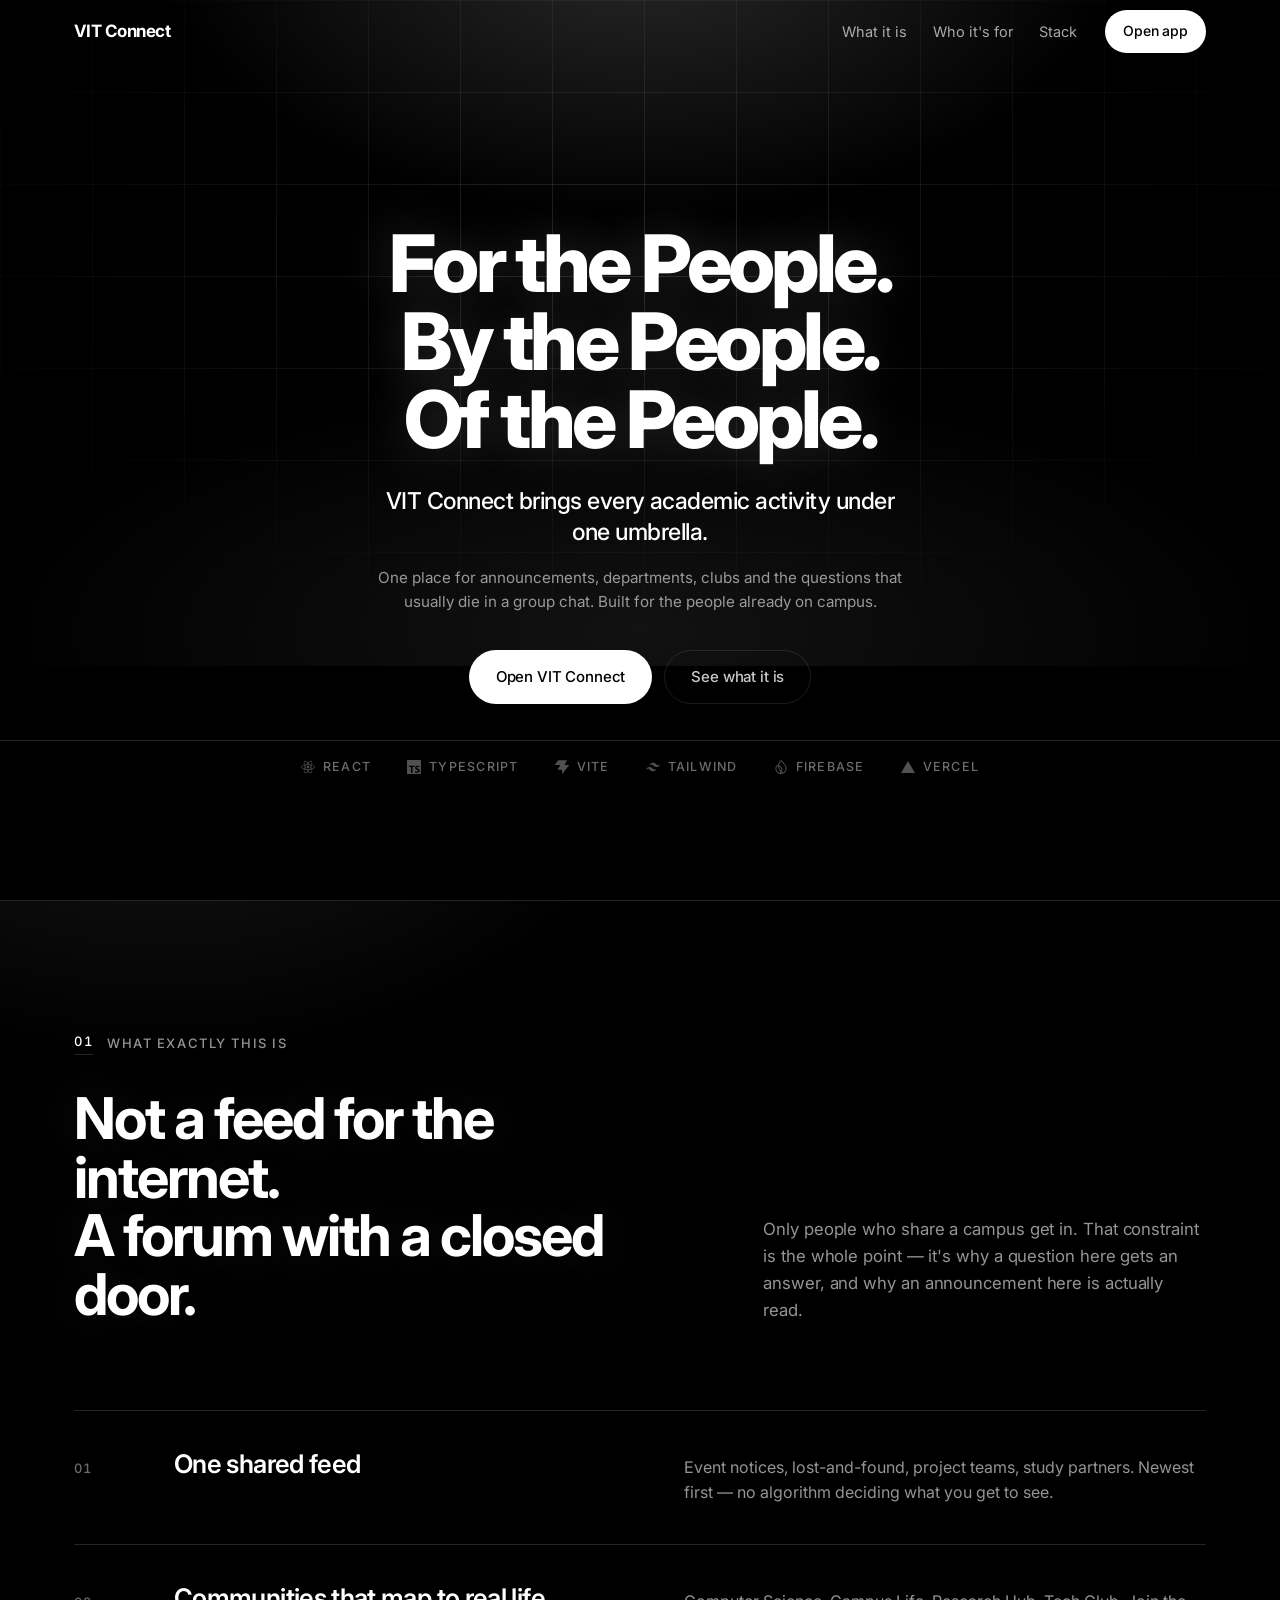
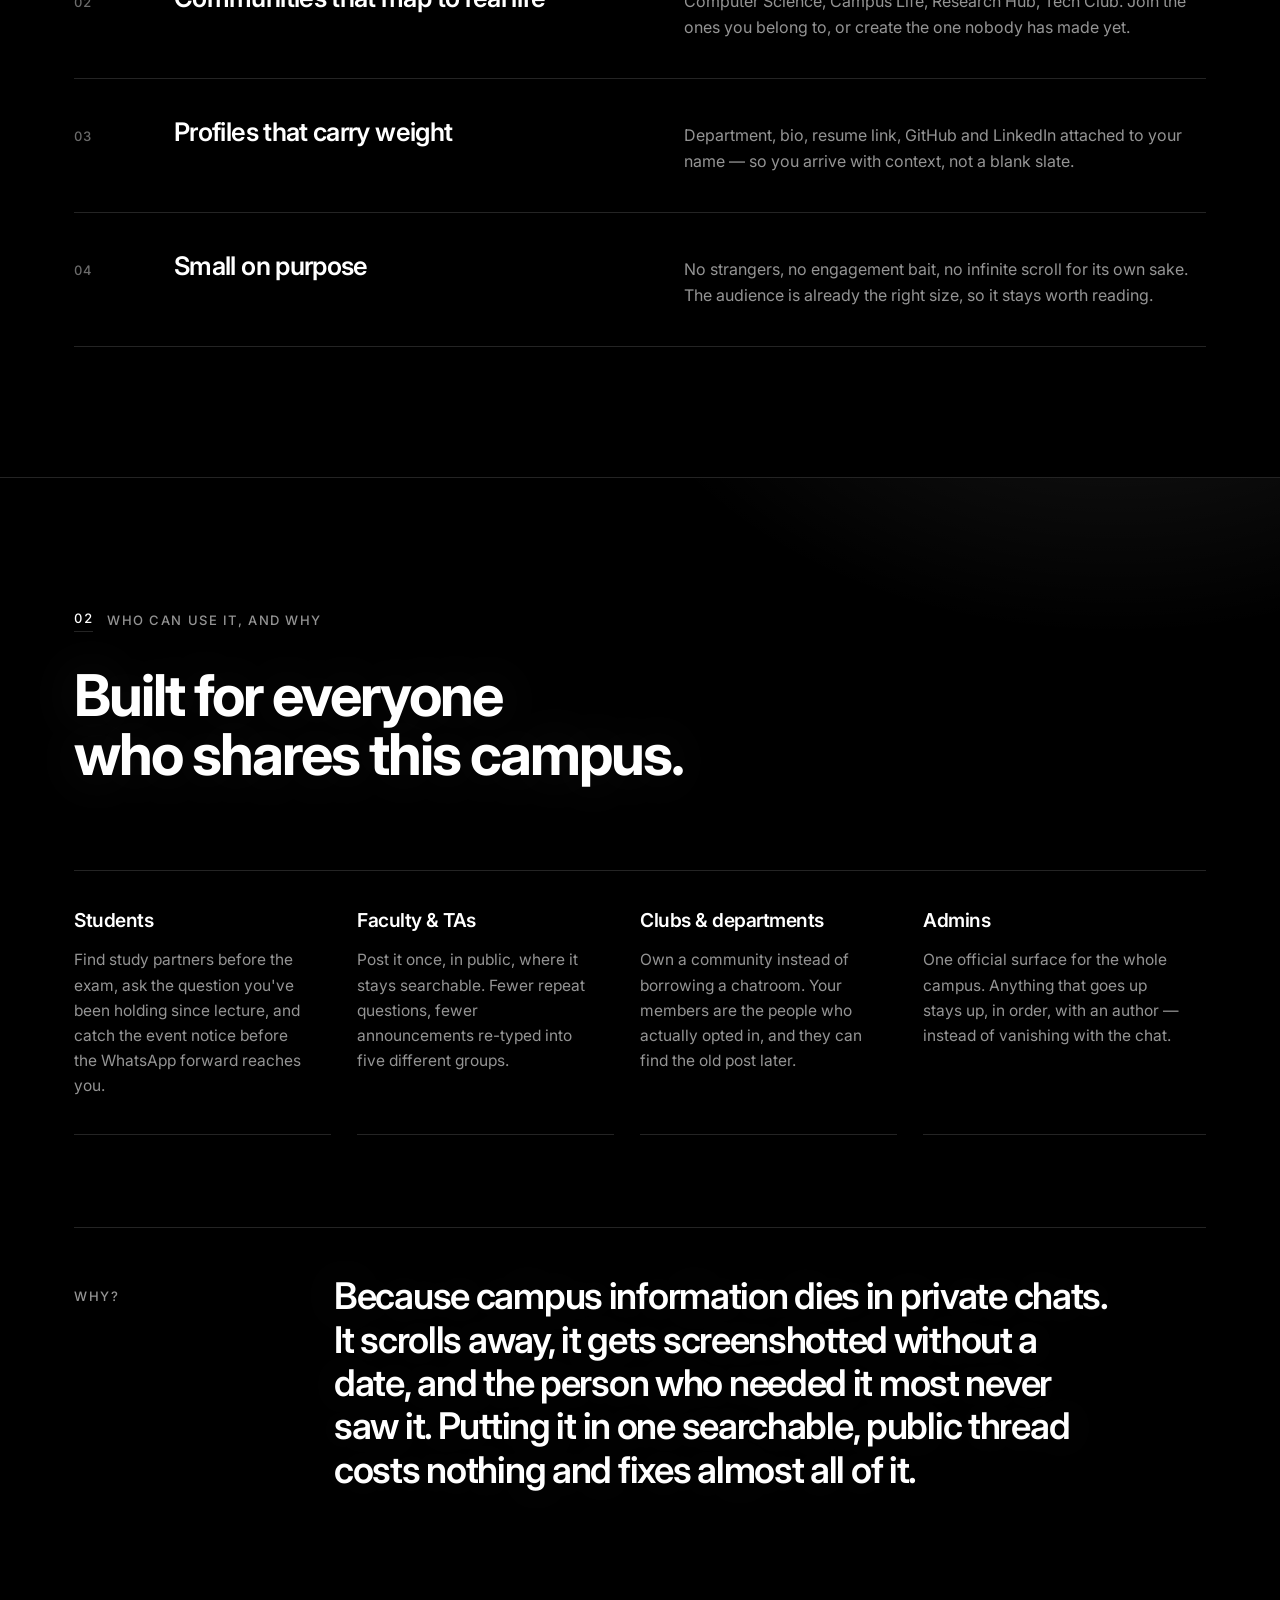
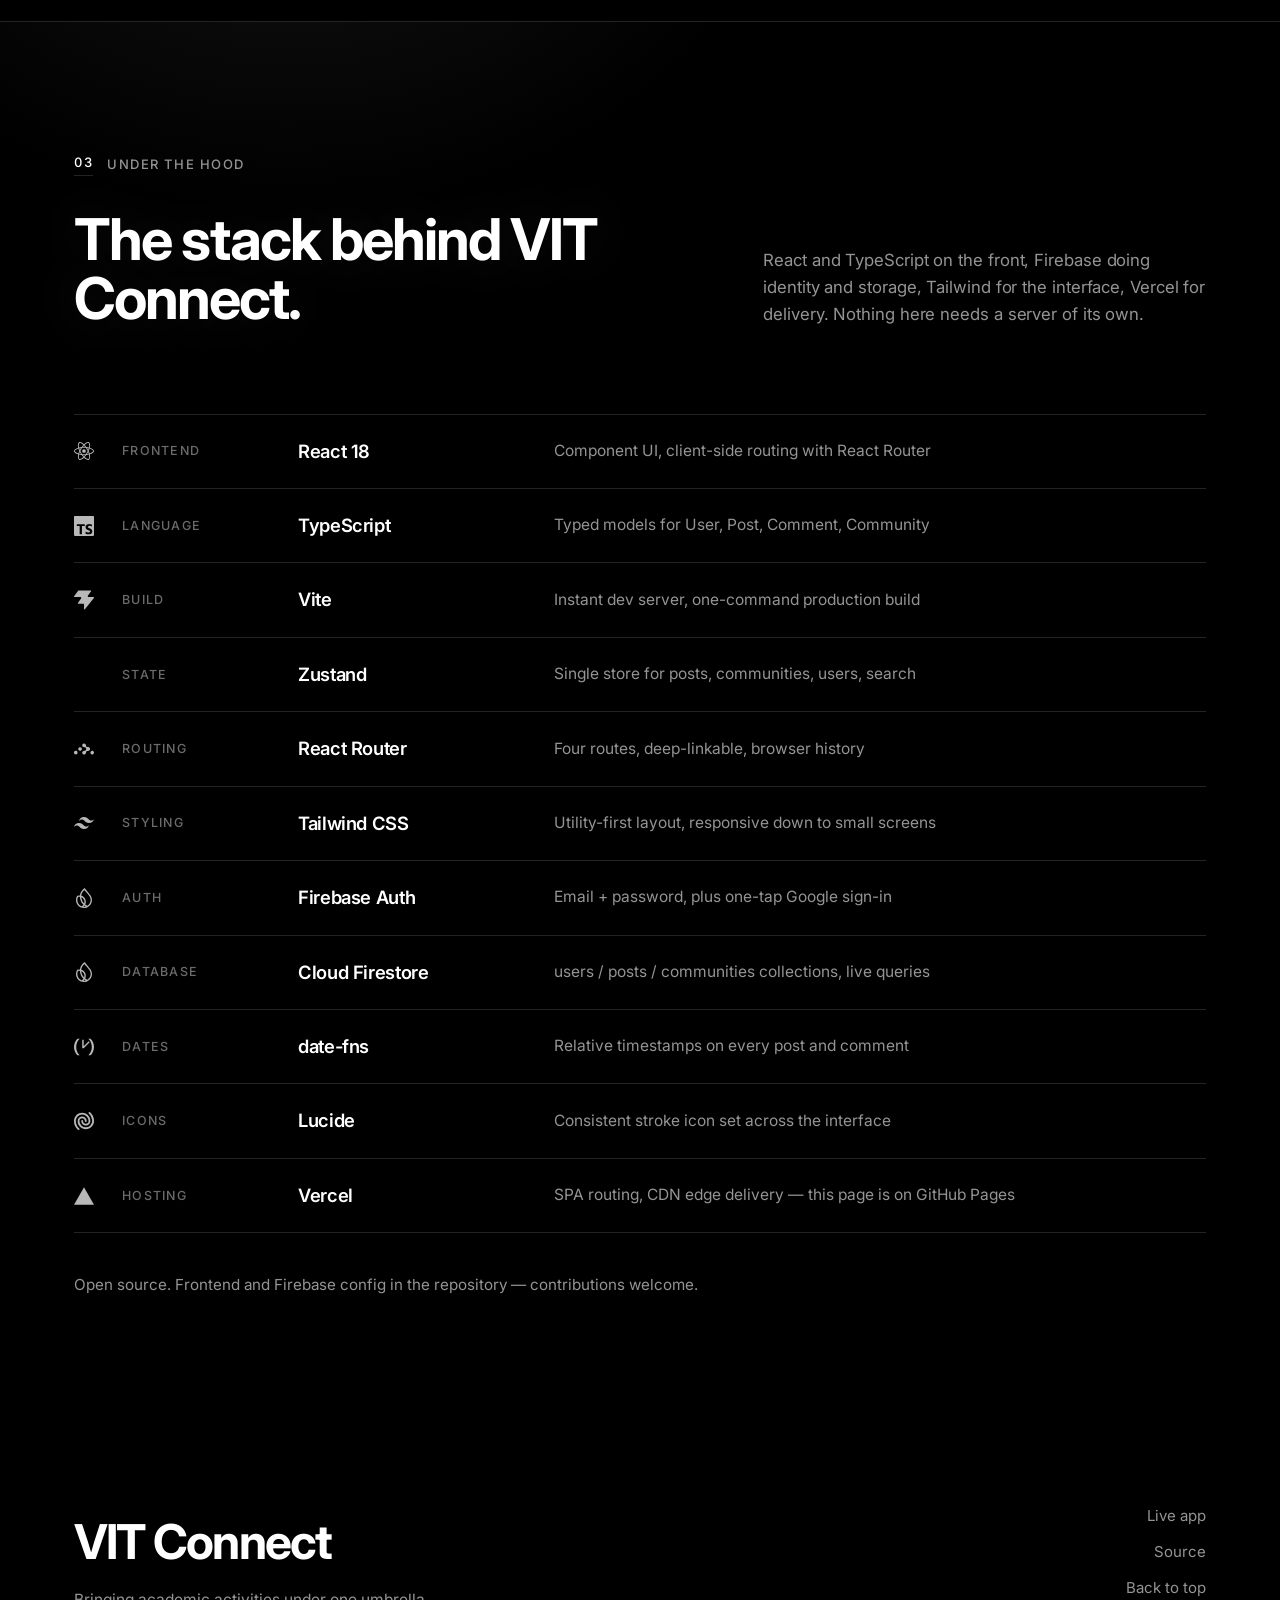
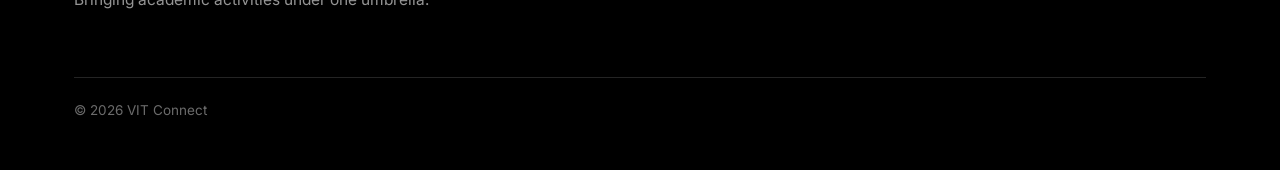
==== commit cb0b69ea: "Fit the hero in the viewport and drop the redundant app URL line - Headline now sized against viewpo" ====
--- a/docs/index.html
+++ b/docs/index.html
@@ -57,10 +57,6 @@
         <a class="btn" href="https://vit-connect.vercel.app" target="_blank" rel="noopener">Open VIT Connect</a>
         <a class="btn btn--ghost" href="#what">See what it is</a>
       </div>
-
-      <p class="hero__meta reveal" style="--d:.32s">
-        <a href="https://vit-connect.vercel.app" target="_blank" rel="noopener">vit-connect.vercel.app</a>
-      </p>
     </div>
 
     <div class="hero__ticker" aria-hidden="true">
--- a/docs/style.css
+++ b/docs/style.css
@@ -108,7 +108,7 @@
 .hero {
   background: #000; color: #fff;
   min-height: 100svh;
-  padding: calc(var(--nav-h) + 10vh) 0 0;
+  padding: calc(var(--nav-h) + 6vh) 0 0;
   display: flex; flex-direction: column; justify-content: center;
   position: relative; isolation: isolate; overflow: hidden;
 }
@@ -131,30 +131,28 @@
 }
 .hero__in {
   width: 100%; max-width: var(--wrap); margin: 0 auto;
-  padding: 0 24px 8vh; text-align: center;
-}
-
+  padding: 0 24px 4vh; text-align: center;
+}
+
+/* sized against viewport height too, so the CTAs never fall below the fold */
 .hero__h1 {
   margin: 0 auto; max-width: 16ch;
-  font-size: clamp(2.7rem, 8.2vw, 7rem);
-  line-height: .95; font-weight: 800; letter-spacing: -.05em;
-  text-shadow: 0 0 64px rgba(255,255,255,.20), 0 0 130px rgba(255,255,255,.09);
+  font-size: clamp(2.1rem, min(6.2vw, 10vh), 5rem);
+  line-height: .98; font-weight: 800; letter-spacing: -.045em;
+  text-shadow: 0 0 54px rgba(255,255,255,.20), 0 0 110px rgba(255,255,255,.09);
 }
 .hero__sub {
-  margin: 38px auto 0; max-width: 34ch;
-  font-size: clamp(1.15rem, 2vw, 1.6rem); line-height: 1.35;
-  font-weight: 500; letter-spacing: -.025em;
-  text-shadow: 0 0 44px rgba(255,255,255,.14);
+  margin: clamp(18px, 3vh, 30px) auto 0; max-width: 34ch;
+  font-size: clamp(1.02rem, min(1.9vw, 3.1vh), 1.45rem); line-height: 1.35;
+  font-weight: 500; letter-spacing: -.022em;
+  text-shadow: 0 0 40px rgba(255,255,255,.14);
 }
 .hero__desc {
-  margin: 20px auto 0; max-width: 52ch;
-  font-size: clamp(1rem, 1.3vw, 1.12rem); line-height: 1.6;
+  margin: clamp(12px, 2vh, 18px) auto 0; max-width: 54ch;
+  font-size: clamp(.95rem, min(1.15vw, 2.1vh), 1.06rem); line-height: 1.55;
   color: var(--fg-mute);
 }
-.hero__cta { display: flex; flex-wrap: wrap; gap: 12px; justify-content: center; margin-top: 42px; }
-.hero__meta { margin: 30px 0 0; font-size: 13.5px; color: var(--fg-faint); }
-.hero__meta a { color: var(--fg-mute); border-bottom: 1px solid var(--line); padding-bottom: 1px; transition: color .25s; }
-.hero__meta a:hover { color: #fff; }
+.hero__cta { display: flex; flex-wrap: wrap; gap: 12px; justify-content: center; margin-top: clamp(22px, 4vh, 36px); }
 
 .hero__ticker {
   position: relative; border-top: 1px solid var(--line);
@@ -162,12 +160,15 @@
   padding: 0 24px;
 }
 .hero__ticker span {
-  display: inline-flex; align-items: center; gap: 9px;
-  padding: 20px 0; margin: 0 22px;
-  font-size: 13px; letter-spacing: .1em; text-transform: uppercase;
+  display: inline-flex; align-items: center; gap: 8px;
+  padding: 16px 0; margin: 0 18px;
+  font-size: 12.5px; letter-spacing: .1em; text-transform: uppercase;
   color: var(--fg-faint); font-weight: 500;
 }
-.hero__ticker svg { width: 15px; height: 15px; flex: none; opacity: .75; }
+.hero__ticker svg { width: 14px; height: 14px; flex: none; opacity: .75; }
+@media (max-width: 640px) {
+  .hero__ticker span { margin: 0 13px; }
+}
 
 /* ---------------- sections ---------------- */
 .sec {
@@ -205,9 +206,9 @@
 
 .h2 {
   margin: 0; max-width: 17ch;
-  font-size: clamp(2.2rem, 5.2vw, 4.4rem);
-  line-height: 1; font-weight: 700; letter-spacing: -.04em;
-  text-shadow: 0 0 60px rgba(255,255,255,.11);
+  font-size: clamp(2rem, min(4.6vw, 6.4vh), 3.8rem);
+  line-height: 1.02; font-weight: 700; letter-spacing: -.035em;
+  text-shadow: 0 0 54px rgba(255,255,255,.11);
 }
 .lede { margin: 0; color: var(--fg-mute); font-size: 1.05rem; line-height: 1.6; letter-spacing: -.005em; }
 
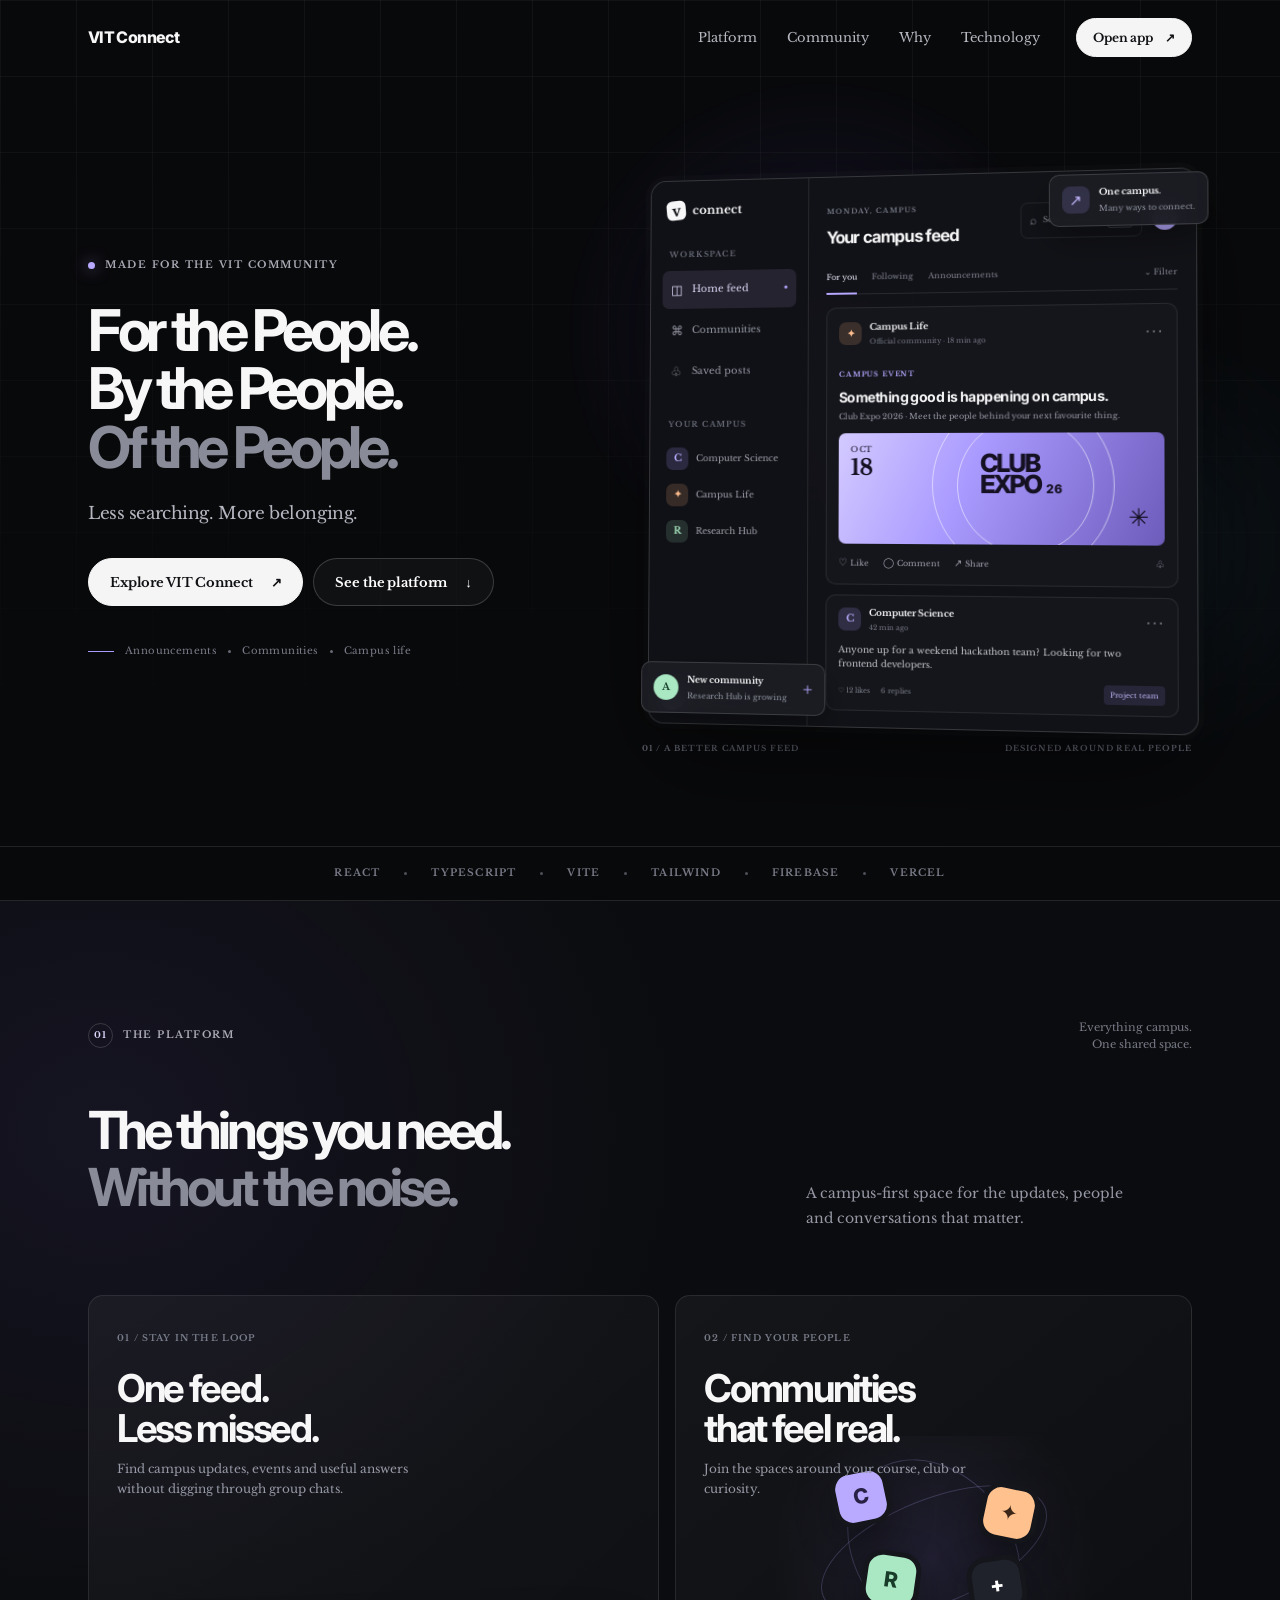
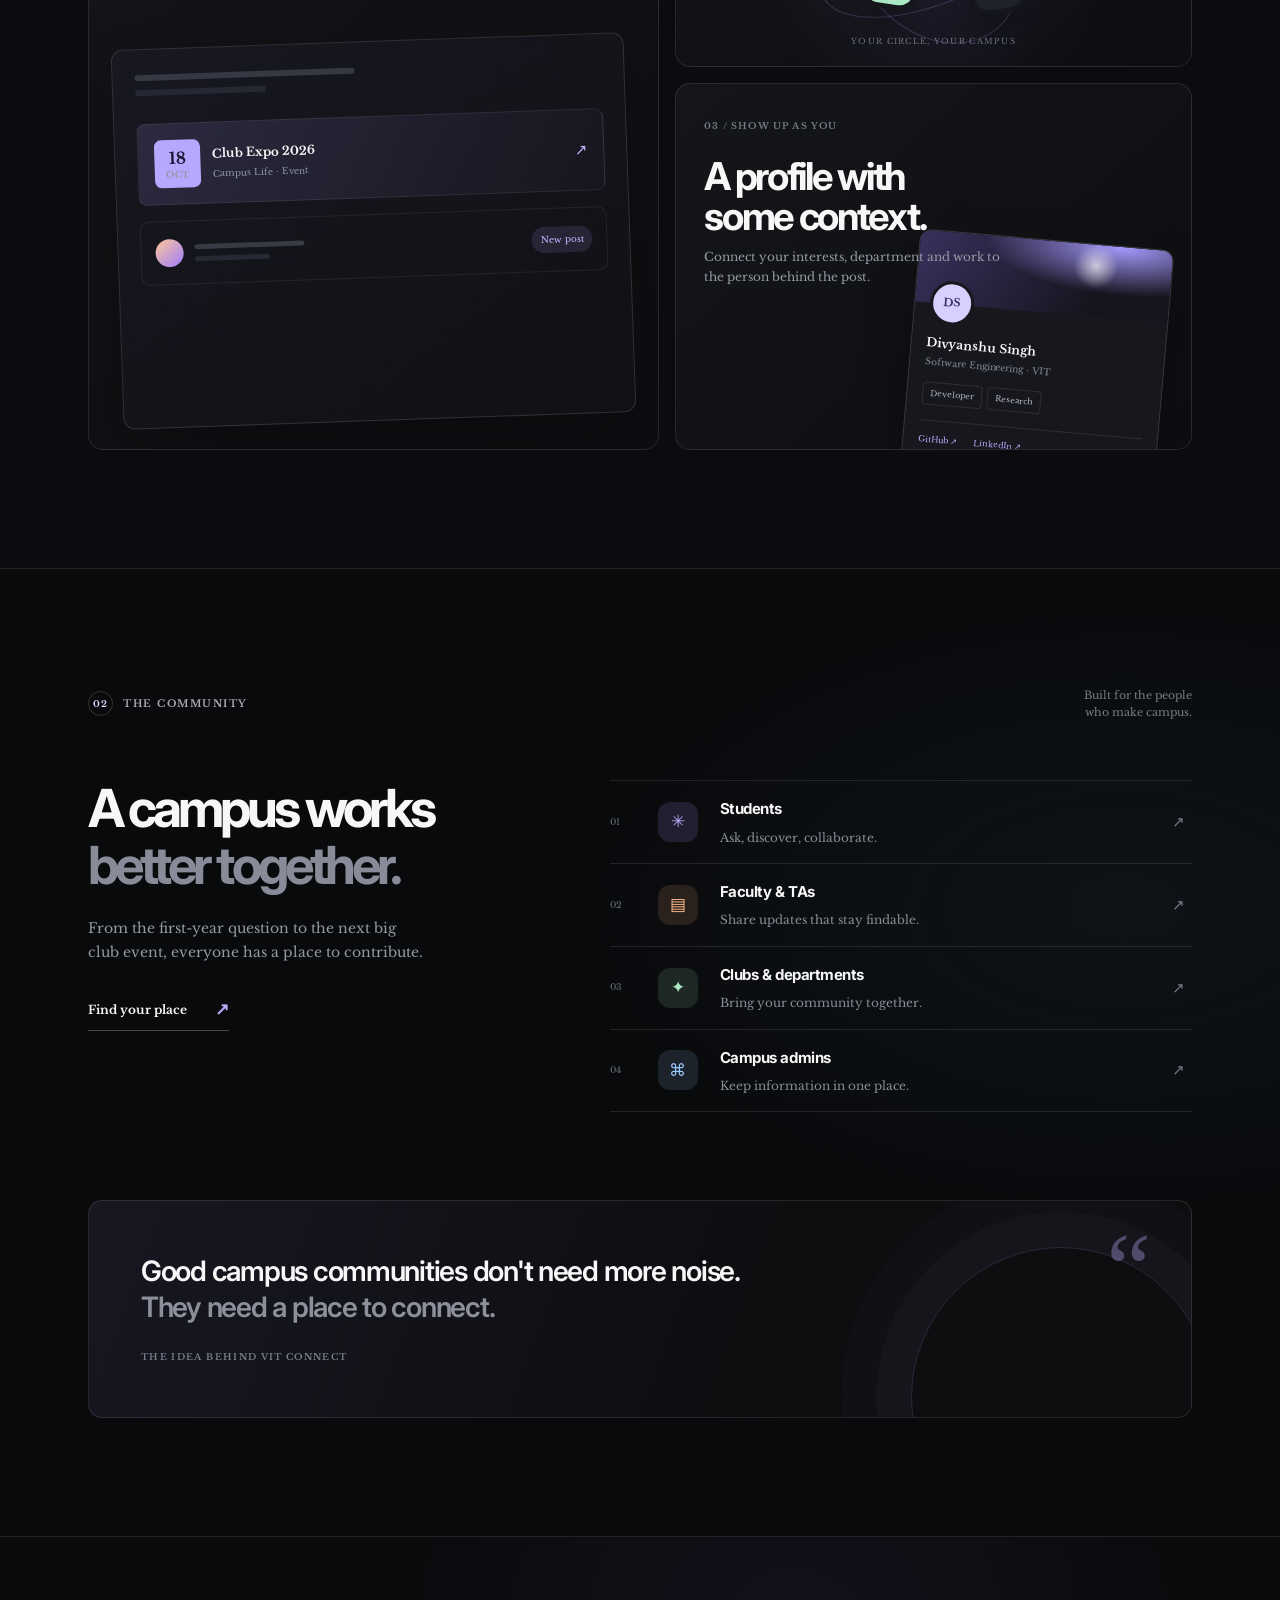
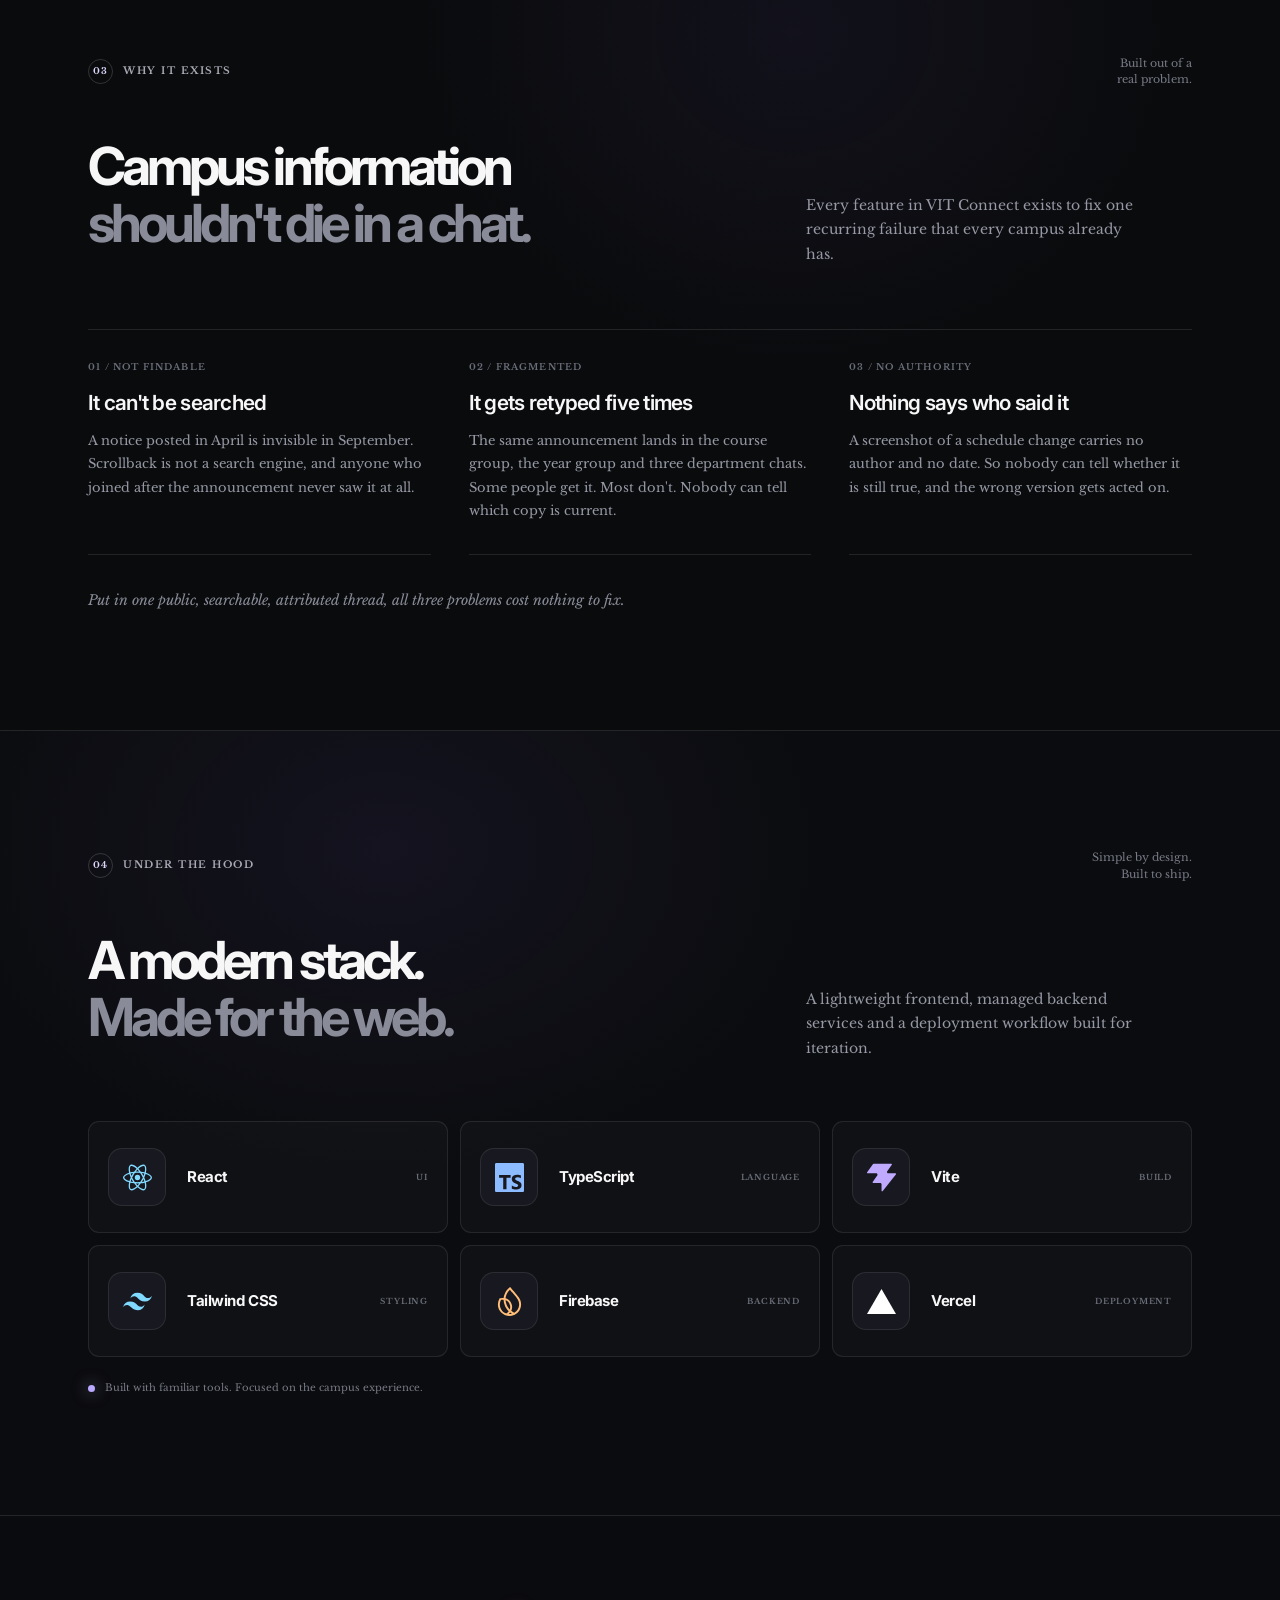
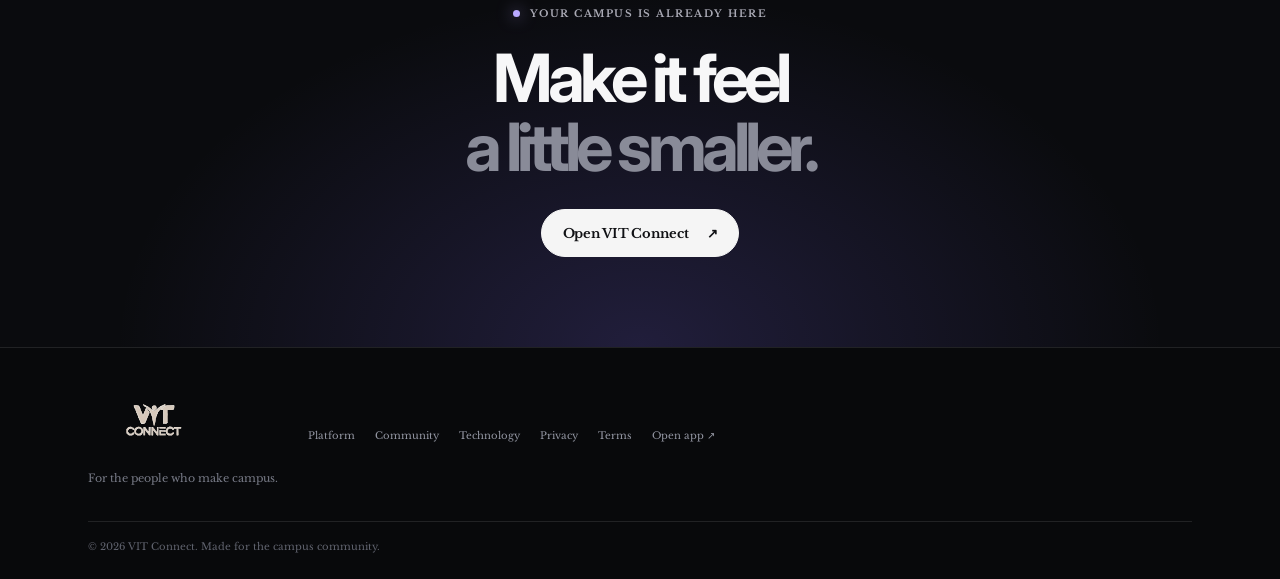
==== commit 90e6daa7: "Inter display + Baskerville body, real tech logos, why section, legal pages - Inline Simple Icons ma" ====
--- a/docs/index.html
+++ b/docs/index.html
@@ -1,245 +1,164 @@
 <!doctype html>
 <html lang="en">
 <head>
-<meta charset="utf-8" />
-<meta name="viewport" content="width=device-width, initial-scale=1" />
-<title>VIT Connect — For the People, By the People, Of the People</title>
-<meta name="description" content="VIT Connect brings every academic activity under one umbrella. A campus forum for VIT students, faculty, clubs and departments." />
-<meta property="og:title" content="VIT Connect" />
-<meta property="og:description" content="Bringing academic activities under one umbrella." />
-<meta property="og:type" content="website" />
-<meta property="og:url" content="https://real-ds.github.io/vit-connect/" />
-<link rel="preconnect" href="https://fonts.googleapis.com" />
-<link rel="preconnect" href="https://fonts.gstatic.com" crossorigin />
-<link href="https://fonts.googleapis.com/css2?family=Inter:wght@400;500;600;700;800&display=swap" rel="stylesheet" />
-<link rel="stylesheet" href="./style.css" />
+  <meta charset="utf-8" />
+  <meta name="viewport" content="width=device-width, initial-scale=1" />
+  <meta name="theme-color" content="#08090b" />
+  <title>VIT Connect — For the People, By the People, Of the People.</title>
+  <meta name="description" content="Campus announcements, communities and conversations in one place. Built for the VIT community." />
+  <meta property="og:title" content="VIT Connect" />
+  <meta property="og:description" content="For the People. By the People. Of the People." />
+  <meta property="og:type" content="website" />
+  <link rel="preconnect" href="https://fonts.googleapis.com" />
+  <link rel="preconnect" href="https://fonts.gstatic.com" crossorigin />
+  <link href="https://fonts.googleapis.com/css2?family=Inter:wght@400;500;600;700;800&family=Libre+Baskerville:ital,wght@0,400;0,700;1,400&display=swap" rel="stylesheet" />
+  <link rel="stylesheet" href="./style.css" />
 </head>
 <body>
+  <a class="skip" href="#what">Skip to content</a>
 
-<a class="skip" href="#what">Skip to content</a>
+  <header class="nav" id="nav">
+    <div class="nav__in">
+      <a class="brand" href="#top" aria-label="VIT Connect home">VIT Connect</a>
+      <nav class="nav__links" aria-label="Main navigation">
+        <a href="#what">Platform</a>
+        <a href="#who">Community</a>
+        <a href="#why">Why</a>
+        <a href="#stack">Technology</a>
+      </nav>
+      <a class="btn btn--sm" href="https://vit-connect.vercel.app" target="_blank" rel="noopener">Open app <span aria-hidden="true">↗</span></a>
+    </div>
+  </header>
 
-<!-- ============ NAV ============ -->
-<header class="nav" id="nav">
-  <div class="nav__in">
-    <a class="brand" href="#top">VIT Connect</a>
+  <main id="top">
+    <section class="hero">
+      <div class="hero__ambient" aria-hidden="true"><span class="orb orb--one"></span><span class="orb orb--two"></span><span class="hero__grid"></span></div>
+      <div class="hero__in">
+        <div class="hero__copy">
+          <p class="eyebrow reveal"><span class="status-dot"></span> MADE FOR THE VIT COMMUNITY</p>
+          <h1 class="hero__h1 reveal">For the People.<br />By the People.<br /><span>Of the People.</span></h1>
+          <p class="hero__sub reveal" style="--d:.08s">Less searching. More belonging.</p>
+          <div class="hero__cta reveal" style="--d:.14s">
+            <a class="btn" href="https://vit-connect.vercel.app" target="_blank" rel="noopener">Explore VIT Connect <span aria-hidden="true">↗</span></a>
+            <a class="btn btn--ghost" href="#what">See the platform <span aria-hidden="true">↓</span></a>
+          </div>
+          <div class="hero__proof reveal" style="--d:.2s"><span class="proof-line"></span><span>Announcements</span><i></i><span>Communities</span><i></i><span>Campus life</span></div>
+        </div>
 
-    <nav class="nav__links" aria-label="Sections">
-      <a href="#what">What it is</a>
-      <a href="#who">Who it's for</a>
-      <a href="#stack">Stack</a>
-    </nav>
-
-    <a class="btn btn--sm" href="https://vit-connect.vercel.app" target="_blank" rel="noopener">Open app</a>
-  </div>
-</header>
-
-<main id="top">
-
-  <!-- ===== HERO =====-->
-  <section class="hero">
-    <div class="hero__in">
-      <h1 class="hero__h1 reveal">
-        For the People.<br />
-        By the People.<br />
-        Of the People.
-      </h1>
-
-      <p class="hero__sub reveal" style="--d:.12s">
-        VIT Connect brings every academic activity under one umbrella.
-      </p>
-
-      <p class="hero__desc reveal" style="--d:.18s">
-        One place for announcements, departments, clubs and the questions that
-        usually die in a group chat. Built for the people already on campus.
-      </p>
-
-      <div class="hero__cta reveal" style="--d:.26s">
-        <a class="btn" href="https://vit-connect.vercel.app" target="_blank" rel="noopener">Open VIT Connect</a>
-        <a class="btn btn--ghost" href="#what">See what it is</a>
-      </div>
-    </div>
-
-    <div class="hero__ticker" aria-hidden="true">
-      <span><svg viewBox="0 0 24 24" fill="currentColor" aria-hidden="true" focusable="false"><path d="M14.23 12.004a2.236 2.236 0 0 1-2.235 2.236 2.236 2.236 0 0 1-2.236-2.236 2.236 2.236 0 0 1 2.235-2.236 2.236 2.236 0 0 1 2.236 2.236zm2.648-10.69c-1.346 0-3.107.96-4.888 2.622-1.78-1.653-3.542-2.602-4.887-2.602-.41 0-.783.093-1.106.278-1.375.793-1.683 3.264-.973 6.365C1.98 8.917 0 10.42 0 12.004c0 1.59 1.99 3.097 5.043 4.03-.704 3.113-.39 5.588.988 6.38.32.187.69.275 1.102.275 1.345 0 3.107-.96 4.888-2.624 1.78 1.654 3.542 2.603 4.887 2.603.41 0 .783-.09 1.106-.275 1.374-.792 1.683-3.263.973-6.365C22.02 15.096 24 13.59 24 12.004c0-1.59-1.99-3.097-5.043-4.032.704-3.11.39-5.587-.988-6.38-.318-.184-.688-.277-1.092-.278zm-.005 1.09v.006c.225 0 .406.044.558.127.666.382.955 1.835.73 3.704-.054.46-.142.945-.25 1.44-.96-.236-2.006-.417-3.107-.534-.66-.905-1.345-1.727-2.035-2.447 1.592-1.48 3.087-2.292 4.105-2.295zm-9.77.02c1.012 0 2.514.808 4.11 2.28-.686.72-1.37 1.537-2.02 2.442-1.107.117-2.154.298-3.113.538-.112-.49-.195-.964-.254-1.42-.23-1.868.054-3.32.714-3.707.19-.09.4-.127.563-.132zm4.882 3.05c.455.468.91.992 1.36 1.564-.44-.02-.89-.034-1.345-.034-.46 0-.915.01-1.36.034.44-.572.895-1.096 1.345-1.565zM12 8.1c.74 0 1.477.034 2.202.093.406.582.802 1.203 1.183 1.86.372.64.71 1.29 1.018 1.946-.308.655-.646 1.31-1.013 1.95-.38.66-.773 1.288-1.18 1.87-.728.063-1.466.098-2.21.098-.74 0-1.477-.035-2.202-.093-.406-.582-.802-1.204-1.183-1.86-.372-.64-.71-1.29-1.018-1.946.303-.657.646-1.313 1.013-1.954.38-.66.773-1.286 1.18-1.868.728-.064 1.466-.098 2.21-.098zm-3.635.254c-.24.377-.48.763-.704 1.16-.225.39-.435.782-.635 1.174-.265-.656-.49-1.31-.676-1.947.64-.15 1.315-.283 2.015-.386zm7.26 0c.695.103 1.365.23 2.006.387-.18.632-.405 1.282-.66 1.933-.2-.39-.41-.783-.64-1.174-.225-.392-.465-.774-.705-1.146zm3.063.675c.484.15.944.317 1.375.498 1.732.74 2.852 1.708 2.852 2.476-.005.768-1.125 1.74-2.857 2.475-.42.18-.88.342-1.355.493-.28-.958-.646-1.956-1.1-2.98.45-1.017.81-2.01 1.085-2.964zm-13.395.004c.278.96.645 1.957 1.1 2.98-.45 1.017-.812 2.01-1.086 2.964-.484-.15-.944-.318-1.37-.5-1.732-.737-2.852-1.706-2.852-2.474 0-.768 1.12-1.742 2.852-2.476.42-.18.88-.342 1.356-.494zm11.678 4.28c.265.657.49 1.312.676 1.948-.64.157-1.316.29-2.016.39.24-.375.48-.762.705-1.158.225-.39.435-.788.636-1.18zm-9.945.02c.2.392.41.783.64 1.175.23.39.465.772.705 1.143-.695-.102-1.365-.23-2.006-.386.18-.63.406-1.282.66-1.933zM17.92 16.32c.112.493.2.968.254 1.423.23 1.868-.054 3.32-.714 3.708-.147.09-.338.128-.563.128-1.012 0-2.514-.807-4.11-2.28.686-.72 1.37-1.536 2.02-2.44 1.107-.118 2.154-.3 3.113-.54zm-11.83.01c.96.234 2.006.415 3.107.532.66.905 1.345 1.727 2.035 2.446-1.595 1.483-3.092 2.295-4.11 2.295-.22-.005-.406-.05-.553-.132-.666-.38-.955-1.834-.73-3.703.054-.46.142-.944.25-1.438zm4.56.64c.44.02.89.034 1.345.034.46 0 .915-.01 1.36-.034-.44.572-.895 1.095-1.345 1.565-.455-.47-.91-.993-1.36-1.565z"/></svg>React</span>
-      <span><svg viewBox="0 0 24 24" fill="currentColor" aria-hidden="true" focusable="false"><path d="M1.125 0C.502 0 0 .502 0 1.125v21.75C0 23.498.502 24 1.125 24h21.75c.623 0 1.125-.502 1.125-1.125V1.125C24 .502 23.498 0 22.875 0zm17.363 9.75c.612 0 1.154.037 1.627.111a6.38 6.38 0 0 1 1.306.34v2.458a3.95 3.95 0 0 0-.643-.361 5.093 5.093 0 0 0-.717-.26 5.453 5.453 0 0 0-1.426-.2c-.3 0-.573.028-.819.086a2.1 2.1 0 0 0-.623.242c-.17.104-.3.229-.393.374a.888.888 0 0 0-.14.49c0 .196.053.373.156.529.104.156.252.304.443.444s.423.276.696.41c.273.135.582.274.926.416.47.197.892.407 1.266.628.374.222.695.473.963.753.268.279.472.598.614.957.142.359.214.776.214 1.253 0 .657-.125 1.21-.373 1.656a3.033 3.033 0 0 1-1.012 1.085 4.38 4.38 0 0 1-1.487.596c-.566.12-1.163.18-1.79.18a9.916 9.916 0 0 1-1.84-.164 5.544 5.544 0 0 1-1.512-.493v-2.63a5.033 5.033 0 0 0 3.237 1.2c.333 0 .624-.03.872-.09.249-.06.456-.144.623-.25.166-.108.29-.234.373-.38a1.023 1.023 0 0 0-.074-1.089 2.12 2.12 0 0 0-.537-.5 5.597 5.597 0 0 0-.807-.444 27.72 27.72 0 0 0-1.007-.436c-.918-.383-1.602-.852-2.053-1.405-.45-.553-.676-1.222-.676-2.005 0-.614.123-1.141.369-1.582.246-.441.58-.804 1.004-1.089a4.494 4.494 0 0 1 1.47-.629 7.536 7.536 0 0 1 1.77-.201zm-15.113.188h9.563v2.166H9.506v9.646H6.789v-9.646H3.375z"/></svg>TypeScript</span>
-      <span><svg viewBox="0 0 24 24" fill="currentColor" aria-hidden="true" focusable="false"><path d="M13.056 23.238a.57.57 0 0 1-1.02-.355v-5.202c0-.63-.512-1.143-1.144-1.143H5.148a.57.57 0 0 1-.464-.903l3.777-5.29c.54-.753 0-1.804-.93-1.804H.57a.574.574 0 0 1-.543-.746.6.6 0 0 1 .08-.157L5.008.78a.57.57 0 0 1 .467-.24h14.589a.57.57 0 0 1 .466.903l-3.778 5.29c-.54.755 0 1.806.93 1.806h5.745c.238 0 .424.138.513.322a.56.56 0 0 1-.063.603z"/></svg>Vite</span>
-      <span><svg viewBox="0 0 24 24" fill="currentColor" aria-hidden="true" focusable="false"><path d="M12.001,4.8c-3.2,0-5.2,1.6-6,4.8c1.2-1.6,2.6-2.2,4.2-1.8c0.913,0.228,1.565,0.89,2.288,1.624 C13.666,10.618,15.027,12,18.001,12c3.2,0,5.2-1.6,6-4.8c-1.2,1.6-2.6,2.2-4.2,1.8c-0.913-0.228-1.565-0.89-2.288-1.624 C16.337,6.182,14.976,4.8,12.001,4.8z M6.001,12c-3.2,0-5.2,1.6-6,4.8c1.2-1.6,2.6-2.2,4.2-1.8c0.913,0.228,1.565,0.89,2.288,1.624 c1.177,1.194,2.538,2.576,5.512,2.576c3.2,0,5.2-1.6,6-4.8c-1.2,1.6-2.6,2.2-4.2,1.8c-0.913-0.228-1.565-0.89-2.288-1.624 C10.337,13.382,8.976,12,6.001,12z"/></svg>Tailwind</span>
-      <span><svg viewBox="0 0 24 24" fill="currentColor" aria-hidden="true" focusable="false"><path d="M19.455 8.369c-.538-.748-1.778-2.285-3.681-4.569-.826-.991-1.535-1.832-1.884-2.245a146 146 0 0 0-.488-.576l-.207-.245-.113-.133-.022-.032-.01-.005L12.57 0l-.609.488c-1.555 1.246-2.828 2.851-3.681 4.64-.523 1.064-.864 2.105-1.043 3.176-.047.241-.088.489-.121.738-.209-.017-.421-.028-.632-.033-.018-.001-.035-.002-.059-.003a7.46 7.46 0 0 0-2.28.274l-.317.089-.163.286c-.765 1.342-1.198 2.869-1.252 4.416-.07 2.01.477 3.954 1.583 5.625 1.082 1.633 2.61 2.882 4.42 3.611l.236.095.071.025.003-.001a9.59 9.59 0 0 0 2.941.568q.171.006.342.006c1.273 0 2.513-.249 3.69-.742l.008.004.313-.145a9.63 9.63 0 0 0 3.927-3.335c1.01-1.49 1.577-3.234 1.641-5.042.075-2.161-.643-4.304-2.133-6.371m-7.083 6.695c.328 1.244.264 2.44-.191 3.558-1.135-1.12-1.967-2.352-2.475-3.665-.543-1.404-.87-2.74-.974-3.975.48.157.922.366 1.315.622 1.132.737 1.914 1.902 2.325 3.461zm.207 6.022c.482.368.99.712 1.513 1.028-.771.21-1.565.302-2.369.273a8 8 0 0 1-.373-.022c.458-.394.869-.823 1.228-1.279zm1.347-6.431c-.516-1.957-1.527-3.437-3.002-4.398-.647-.421-1.385-.741-2.194-.95.011-.134.026-.268.043-.4.014-.113.03-.216.046-.313.133-.689.332-1.37.589-2.025.099-.25.206-.499.321-.74l.004-.008c.177-.358.376-.719.61-1.105l.092-.152-.003-.001c.544-.851 1.197-1.627 1.942-2.311l.288.341c.672.796 1.304 1.548 1.878 2.237 1.291 1.549 2.966 3.583 3.612 4.48 1.277 1.771 1.893 3.579 1.83 5.375-.049 1.395-.461 2.755-1.195 3.933-.694 1.116-1.661 2.05-2.8 2.708-.636-.318-1.559-.839-2.539-1.599.79-1.575.952-3.28.479-5.072zm-2.575 5.397c-.725.939-1.587 1.55-2.09 1.856-.081-.029-.163-.06-.243-.093l-.065-.026c-1.49-.616-2.747-1.656-3.635-3.01-.907-1.384-1.356-2.993-1.298-4.653.041-1.19.338-2.327.882-3.379.316-.07.638-.114.96-.131l.084-.002c.162-.003.324-.003.478 0 .227.011.454.035.677.07.073 1.513.445 3.145 1.105 4.852.637 1.644 1.694 3.162 3.144 4.515z"/></svg>Firebase</span>
-      <span><svg viewBox="0 0 24 24" fill="currentColor" aria-hidden="true" focusable="false"><path d="m12 1.608 12 20.784H0Z"/></svg>Vercel</span>
-    </div>
-  </section>
-
-
-  <!-- ===== WHAT IT IS =====-->
-  <section class="sec sec--what" id="what">
-    <div class="wrap">
-      <p class="label reveal"><span class="label__n">01</span> What exactly this is</p>
-
-      <div class="sec__head">
-        <h2 class="h2 reveal" style="--d:.05s">
-          Not a feed for the internet.<br />A forum with a closed door.
-        </h2>
-        <p class="lede reveal" style="--d:.12s">
-          Only people who share a campus get in. That constraint is the whole point —
-          it's why a question here gets an answer, and why an announcement here
-          is actually read.
-        </p>
-      </div>
-
-      <div class="spec">
-        <article class="spec__row reveal">
-          <p class="spec__n">01</p>
-          <h3 class="spec__t">One shared feed</h3>
-          <p class="spec__d">Event notices, lost-and-found, project teams, study partners. Newest first — no algorithm deciding what you get to see.</p>
-        </article>
-        <article class="spec__row reveal" style="--d:.06s">
-          <p class="spec__n">02</p>
-          <h3 class="spec__t">Communities that map to real life</h3>
-          <p class="spec__d">Computer Science, Campus Life, Research Hub, Tech Club. Join the ones you belong to, or create the one nobody has made yet.</p>
-        </article>
-        <article class="spec__row reveal" style="--d:.12s">
-          <p class="spec__n">03</p>
-          <h3 class="spec__t">Profiles that carry weight</h3>
-          <p class="spec__d">Department, bio, resume link, GitHub and LinkedIn attached to your name — so you arrive with context, not a blank slate.</p>
-        </article>
-        <article class="spec__row reveal" style="--d:.18s">
-          <p class="spec__n">04</p>
-          <h3 class="spec__t">Small on purpose</h3>
-          <p class="spec__d">No strangers, no engagement bait, no infinite scroll for its own sake. The audience is already the right size, so it stays worth reading.</p>
-        </article>
-      </div>
-    </div>
-  </section>
-
-
-  <!-- ===== WHO & WHY =====-->
-  <section class="sec sec--who" id="who">
-    <div class="wrap">
-      <p class="label reveal"><span class="label__n">02</span> Who can use it, and why</p>
-
-      <div class="sec__head">
-        <h2 class="h2 reveal" style="--d:.05s">
-          Built for everyone<br />who shares this campus.
-        </h2>
-      </div>
-
-      <div class="roles">
-        <div class="roles__col reveal">
-          <h3>Students</h3>
-          <p>Find study partners before the exam, ask the question you've been holding since lecture, and catch the event notice before the WhatsApp forward reaches you.</p>
-        </div>
-        <div class="roles__col reveal" style="--d:.06s">
-          <h3>Faculty &amp; TAs</h3>
-          <p>Post it once, in public, where it stays searchable. Fewer repeat questions, fewer announcements re-typed into five different groups.</p>
-        </div>
-        <div class="roles__col reveal" style="--d:.12s">
-          <h3>Clubs &amp; departments</h3>
-          <p>Own a community instead of borrowing a chatroom. Your members are the people who actually opted in, and they can find the old post later.</p>
-        </div>
-        <div class="roles__col reveal" style="--d:.18s">
-          <h3>Admins</h3>
-          <p>One official surface for the whole campus. Anything that goes up stays up, in order, with an author — instead of vanishing with the chat.</p>
+        <div class="product-stage reveal" style="--d:.12s" aria-label="Illustration of the VIT Connect campus feed">
+          <div class="stage-glow"></div>
+          <div class="app-window">
+            <aside class="app-side">
+              <div class="mini-brand"><span class="brand__mark">v</span><span>connect</span></div>
+              <div class="side-label">WORKSPACE</div>
+              <div class="side-item side-item--active"><span class="side-icon">◫</span> Home feed <b>•</b></div>
+              <div class="side-item"><span class="side-icon">⌘</span> Communities</div>
+              <div class="side-item"><span class="side-icon">♧</span> Saved posts</div>
+              <div class="side-label side-label--second">YOUR CAMPUS</div>
+              <div class="community"><span class="community-dot dot--violet">C</span> Computer Science</div>
+              <div class="community"><span class="community-dot dot--orange">✦</span> Campus Life</div>
+              <div class="community"><span class="community-dot dot--green">R</span> Research Hub</div>
+              <div class="side-profile"><span class="avatar avatar--small">DS</span><span><b>Student profile</b><small>VIT Chennai</small></span><span class="profile-dots">···</span></div>
+            </aside>
+            <div class="app-main">
+              <div class="app-top"><div><span class="app-kicker">MONDAY, CAMPUS</span><h3>Your campus feed</h3></div><div class="app-search">⌕ <span>Search posts...</span><kbd>⌘ K</kbd></div><span class="avatar avatar--top">DS</span></div>
+              <div class="feed-tabs"><span class="tab-active">For you</span><span>Following</span><span>Announcements</span><span class="feed-filter">⌄ Filter</span></div>
+              <div class="post post--featured">
+                <div class="post-head"><span class="community-dot dot--orange">✦</span><div><b>Campus Life</b><small>Official community · 18 min ago</small></div><span class="post-menu">···</span></div>
+                <div class="post-content"><span class="post-tag">CAMPUS EVENT</span><h4>Something good is happening on campus.</h4><p>Club Expo 2026 · Meet the people behind your next favourite thing.</p></div>
+                <div class="event-art"><div class="event-ring ring-one"></div><div class="event-ring ring-two"></div><span class="event-date">OCT<br /><b>18</b></span><div class="event-title">CLUB<br />EXPO<span>26</span></div><span class="event-spark">✳</span></div>
+                <div class="post-actions"><span>♡ <small>Like</small></span><span>◯ <small>Comment</small></span><span>↗ <small>Share</small></span><span class="action-save">♧</span></div>
+              </div>
+              <div class="post post--compact">
+                <div class="post-head"><span class="community-dot dot--violet">C</span><div><b>Computer Science</b><small>42 min ago</small></div><span class="post-menu">···</span></div>
+                <p class="compact-copy">Anyone up for a weekend hackathon team? Looking for two frontend developers.</p>
+                <div class="post-foot"><span>♡ 12 likes</span><span>6 replies</span><span class="mini-pill">Project team</span></div>
+              </div>
+            </div>
+            <div class="floating-note note--top"><span class="note-icon">↗</span><span><b>One campus.</b><small>Many ways to connect.</small></span></div>
+            <div class="floating-note note--bottom"><span class="note-avatar">A</span><span><b>New community</b><small>Research Hub is growing</small></span><span class="note-plus">+</span></div>
+          </div>
+          <div class="stage-caption"><span>01 / A BETTER CAMPUS FEED</span><span>DESIGNED AROUND REAL PEOPLE</span></div>
         </div>
       </div>
+      <div class="hero__ticker" aria-label="Technology used"><span>React</span><i></i><span>TypeScript</span><i></i><span>Vite</span><i></i><span>Tailwind</span><i></i><span>Firebase</span><i></i><span>Vercel</span></div>
+    </section>
 
-      <div class="why reveal">
-        <p class="why__q">Why?</p>
-        <p class="why__a">
-          Because campus information dies in private chats. It scrolls away, it gets
-          screenshotted without a date, and the person who needed it most never saw it.
-          Putting it in one searchable, public thread costs nothing and fixes almost all of it.
-        </p>
-      </div>
-    </div>
-  </section>
-
-
-  <!-- ===== TECH STACK =====-->
-  <section class="sec sec--stack" id="stack">
-    <div class="wrap">
-      <p class="label reveal"><span class="label__n">03</span> Under the hood</p>
-
-      <div class="sec__head">
-        <h2 class="h2 reveal" style="--d:.05s">The stack behind VIT Connect.</h2>
-        <p class="lede reveal" style="--d:.12s">
-          React and TypeScript on the front, Firebase doing identity and storage,
-          Tailwind for the interface, Vercel for delivery. Nothing here needs a server
-          of its own.
-        </p>
-      </div>
-
-      <div class="stack">
-        <div class="stack__row reveal">
-          <p class="stack__logo"><svg viewBox="0 0 24 24" fill="currentColor" aria-hidden="true" focusable="false"><path d="M14.23 12.004a2.236 2.236 0 0 1-2.235 2.236 2.236 2.236 0 0 1-2.236-2.236 2.236 2.236 0 0 1 2.235-2.236 2.236 2.236 0 0 1 2.236 2.236zm2.648-10.69c-1.346 0-3.107.96-4.888 2.622-1.78-1.653-3.542-2.602-4.887-2.602-.41 0-.783.093-1.106.278-1.375.793-1.683 3.264-.973 6.365C1.98 8.917 0 10.42 0 12.004c0 1.59 1.99 3.097 5.043 4.03-.704 3.113-.39 5.588.988 6.38.32.187.69.275 1.102.275 1.345 0 3.107-.96 4.888-2.624 1.78 1.654 3.542 2.603 4.887 2.603.41 0 .783-.09 1.106-.275 1.374-.792 1.683-3.263.973-6.365C22.02 15.096 24 13.59 24 12.004c0-1.59-1.99-3.097-5.043-4.032.704-3.11.39-5.587-.988-6.38-.318-.184-.688-.277-1.092-.278zm-.005 1.09v.006c.225 0 .406.044.558.127.666.382.955 1.835.73 3.704-.054.46-.142.945-.25 1.44-.96-.236-2.006-.417-3.107-.534-.66-.905-1.345-1.727-2.035-2.447 1.592-1.48 3.087-2.292 4.105-2.295zm-9.77.02c1.012 0 2.514.808 4.11 2.28-.686.72-1.37 1.537-2.02 2.442-1.107.117-2.154.298-3.113.538-.112-.49-.195-.964-.254-1.42-.23-1.868.054-3.32.714-3.707.19-.09.4-.127.563-.132zm4.882 3.05c.455.468.91.992 1.36 1.564-.44-.02-.89-.034-1.345-.034-.46 0-.915.01-1.36.034.44-.572.895-1.096 1.345-1.565zM12 8.1c.74 0 1.477.034 2.202.093.406.582.802 1.203 1.183 1.86.372.64.71 1.29 1.018 1.946-.308.655-.646 1.31-1.013 1.95-.38.66-.773 1.288-1.18 1.87-.728.063-1.466.098-2.21.098-.74 0-1.477-.035-2.202-.093-.406-.582-.802-1.204-1.183-1.86-.372-.64-.71-1.29-1.018-1.946.303-.657.646-1.313 1.013-1.954.38-.66.773-1.286 1.18-1.868.728-.064 1.466-.098 2.21-.098zm-3.635.254c-.24.377-.48.763-.704 1.16-.225.39-.435.782-.635 1.174-.265-.656-.49-1.31-.676-1.947.64-.15 1.315-.283 2.015-.386zm7.26 0c.695.103 1.365.23 2.006.387-.18.632-.405 1.282-.66 1.933-.2-.39-.41-.783-.64-1.174-.225-.392-.465-.774-.705-1.146zm3.063.675c.484.15.944.317 1.375.498 1.732.74 2.852 1.708 2.852 2.476-.005.768-1.125 1.74-2.857 2.475-.42.18-.88.342-1.355.493-.28-.958-.646-1.956-1.1-2.98.45-1.017.81-2.01 1.085-2.964zm-13.395.004c.278.96.645 1.957 1.1 2.98-.45 1.017-.812 2.01-1.086 2.964-.484-.15-.944-.318-1.37-.5-1.732-.737-2.852-1.706-2.852-2.474 0-.768 1.12-1.742 2.852-2.476.42-.18.88-.342 1.356-.494zm11.678 4.28c.265.657.49 1.312.676 1.948-.64.157-1.316.29-2.016.39.24-.375.48-.762.705-1.158.225-.39.435-.788.636-1.18zm-9.945.02c.2.392.41.783.64 1.175.23.39.465.772.705 1.143-.695-.102-1.365-.23-2.006-.386.18-.63.406-1.282.66-1.933zM17.92 16.32c.112.493.2.968.254 1.423.23 1.868-.054 3.32-.714 3.708-.147.09-.338.128-.563.128-1.012 0-2.514-.807-4.11-2.28.686-.72 1.37-1.536 2.02-2.44 1.107-.118 2.154-.3 3.113-.54zm-11.83.01c.96.234 2.006.415 3.107.532.66.905 1.345 1.727 2.035 2.446-1.595 1.483-3.092 2.295-4.11 2.295-.22-.005-.406-.05-.553-.132-.666-.38-.955-1.834-.73-3.703.054-.46.142-.944.25-1.438zm4.56.64c.44.02.89.034 1.345.034.46 0 .915-.01 1.36-.034-.44.572-.895 1.095-1.345 1.565-.455-.47-.91-.993-1.36-1.565z"/></svg></p>
-          <p class="stack__k">Frontend</p><p class="stack__v">React 18</p><p class="stack__r">Component UI, client-side routing with React Router</p>
-        </div>
-        <div class="stack__row reveal" style="--d:.04s">
-          <p class="stack__logo"><svg viewBox="0 0 24 24" fill="currentColor" aria-hidden="true" focusable="false"><path d="M1.125 0C.502 0 0 .502 0 1.125v21.75C0 23.498.502 24 1.125 24h21.75c.623 0 1.125-.502 1.125-1.125V1.125C24 .502 23.498 0 22.875 0zm17.363 9.75c.612 0 1.154.037 1.627.111a6.38 6.38 0 0 1 1.306.34v2.458a3.95 3.95 0 0 0-.643-.361 5.093 5.093 0 0 0-.717-.26 5.453 5.453 0 0 0-1.426-.2c-.3 0-.573.028-.819.086a2.1 2.1 0 0 0-.623.242c-.17.104-.3.229-.393.374a.888.888 0 0 0-.14.49c0 .196.053.373.156.529.104.156.252.304.443.444s.423.276.696.41c.273.135.582.274.926.416.47.197.892.407 1.266.628.374.222.695.473.963.753.268.279.472.598.614.957.142.359.214.776.214 1.253 0 .657-.125 1.21-.373 1.656a3.033 3.033 0 0 1-1.012 1.085 4.38 4.38 0 0 1-1.487.596c-.566.12-1.163.18-1.79.18a9.916 9.916 0 0 1-1.84-.164 5.544 5.544 0 0 1-1.512-.493v-2.63a5.033 5.033 0 0 0 3.237 1.2c.333 0 .624-.03.872-.09.249-.06.456-.144.623-.25.166-.108.29-.234.373-.38a1.023 1.023 0 0 0-.074-1.089 2.12 2.12 0 0 0-.537-.5 5.597 5.597 0 0 0-.807-.444 27.72 27.72 0 0 0-1.007-.436c-.918-.383-1.602-.852-2.053-1.405-.45-.553-.676-1.222-.676-2.005 0-.614.123-1.141.369-1.582.246-.441.58-.804 1.004-1.089a4.494 4.494 0 0 1 1.47-.629 7.536 7.536 0 0 1 1.77-.201zm-15.113.188h9.563v2.166H9.506v9.646H6.789v-9.646H3.375z"/></svg></p>
-          <p class="stack__k">Language</p><p class="stack__v">TypeScript</p><p class="stack__r">Typed models for User, Post, Comment, Community</p>
-        </div>
-        <div class="stack__row reveal" style="--d:.08s">
-          <p class="stack__logo"><svg viewBox="0 0 24 24" fill="currentColor" aria-hidden="true" focusable="false"><path d="M13.056 23.238a.57.57 0 0 1-1.02-.355v-5.202c0-.63-.512-1.143-1.144-1.143H5.148a.57.57 0 0 1-.464-.903l3.777-5.29c.54-.753 0-1.804-.93-1.804H.57a.574.574 0 0 1-.543-.746.6.6 0 0 1 .08-.157L5.008.78a.57.57 0 0 1 .467-.24h14.589a.57.57 0 0 1 .466.903l-3.778 5.29c-.54.755 0 1.806.93 1.806h5.745c.238 0 .424.138.513.322a.56.56 0 0 1-.063.603z"/></svg></p>
-          <p class="stack__k">Build</p><p class="stack__v">Vite</p><p class="stack__r">Instant dev server, one-command production build</p>
-        </div>
-        <div class="stack__row reveal" style="--d:.12s">
-          <p class="stack__logo"></p>
-          <p class="stack__k">State</p><p class="stack__v">Zustand</p><p class="stack__r">Single store for posts, communities, users, search</p>
-        </div>
-        <div class="stack__row reveal" style="--d:.16s">
-          <p class="stack__logo"><svg viewBox="0 0 24 24" fill="currentColor" aria-hidden="true" focusable="false"><path d="M12.118 5.466a2.306 2.306 0 00-.623.08c-.278.067-.702.332-.953.583-.41.423-.49.609-.662 1.469-.08.423.41 1.43.847 1.734.45.317 1.085.502 2.065.608 1.429.16 1.84.636 1.84 2.197 0 1.377-.385 1.747-1.96 1.906-1.707.172-2.58.834-2.765 2.117-.106.781.41 1.76 1.125 2.091 1.627.768 3.15-.198 3.467-2.196.211-1.284.622-1.642 1.998-1.747 1.588-.133 2.409-.675 2.713-1.787.278-1.02-.304-2.157-1.297-2.554-.264-.106-.873-.238-1.35-.291-1.495-.16-1.879-.424-2.038-1.39-.225-1.337-.317-1.562-.794-2.09a2.174 2.174 0 00-1.613-.73zm-4.785 4.36a2.145 2.145 0 00-.497.048c-1.469.318-2.17 2.051-1.35 3.295 1.178 1.774 3.944.953 3.97-1.177.012-1.193-.98-2.143-2.123-2.166zM2.089 14.19a2.22 2.22 0 00-.427.052c-2.158.476-2.237 3.626-.106 4.182.53.145.582.145 1.111.013 1.191-.318 1.866-1.456 1.549-2.607-.278-1.02-1.144-1.664-2.127-1.64zm19.824.008c-.233.002-.477.058-.784.162-1.39.477-1.866 2.092-.98 3.336.557.794 1.96 1.058 2.82.516 1.416-.874 1.363-3.057-.093-3.746-.38-.186-.663-.271-.963-.268z"/></svg></p>
-          <p class="stack__k">Routing</p><p class="stack__v">React Router</p><p class="stack__r">Four routes, deep-linkable, browser history</p>
-        </div>
-        <div class="stack__row reveal" style="--d:.2s">
-          <p class="stack__logo"><svg viewBox="0 0 24 24" fill="currentColor" aria-hidden="true" focusable="false"><path d="M12.001,4.8c-3.2,0-5.2,1.6-6,4.8c1.2-1.6,2.6-2.2,4.2-1.8c0.913,0.228,1.565,0.89,2.288,1.624 C13.666,10.618,15.027,12,18.001,12c3.2,0,5.2-1.6,6-4.8c-1.2,1.6-2.6,2.2-4.2,1.8c-0.913-0.228-1.565-0.89-2.288-1.624 C16.337,6.182,14.976,4.8,12.001,4.8z M6.001,12c-3.2,0-5.2,1.6-6,4.8c1.2-1.6,2.6-2.2,4.2-1.8c0.913,0.228,1.565,0.89,2.288,1.624 c1.177,1.194,2.538,2.576,5.512,2.576c3.2,0,5.2-1.6,6-4.8c-1.2,1.6-2.6,2.2-4.2,1.8c-0.913-0.228-1.565-0.89-2.288-1.624 C10.337,13.382,8.976,12,6.001,12z"/></svg></p>
-          <p class="stack__k">Styling</p><p class="stack__v">Tailwind CSS</p><p class="stack__r">Utility-first layout, responsive down to small screens</p>
-        </div>
-        <div class="stack__row reveal" style="--d:.24s">
-          <p class="stack__logo"><svg viewBox="0 0 24 24" fill="currentColor" aria-hidden="true" focusable="false"><path d="M19.455 8.369c-.538-.748-1.778-2.285-3.681-4.569-.826-.991-1.535-1.832-1.884-2.245a146 146 0 0 0-.488-.576l-.207-.245-.113-.133-.022-.032-.01-.005L12.57 0l-.609.488c-1.555 1.246-2.828 2.851-3.681 4.64-.523 1.064-.864 2.105-1.043 3.176-.047.241-.088.489-.121.738-.209-.017-.421-.028-.632-.033-.018-.001-.035-.002-.059-.003a7.46 7.46 0 0 0-2.28.274l-.317.089-.163.286c-.765 1.342-1.198 2.869-1.252 4.416-.07 2.01.477 3.954 1.583 5.625 1.082 1.633 2.61 2.882 4.42 3.611l.236.095.071.025.003-.001a9.59 9.59 0 0 0 2.941.568q.171.006.342.006c1.273 0 2.513-.249 3.69-.742l.008.004.313-.145a9.63 9.63 0 0 0 3.927-3.335c1.01-1.49 1.577-3.234 1.641-5.042.075-2.161-.643-4.304-2.133-6.371m-7.083 6.695c.328 1.244.264 2.44-.191 3.558-1.135-1.12-1.967-2.352-2.475-3.665-.543-1.404-.87-2.74-.974-3.975.48.157.922.366 1.315.622 1.132.737 1.914 1.902 2.325 3.461zm.207 6.022c.482.368.99.712 1.513 1.028-.771.21-1.565.302-2.369.273a8 8 0 0 1-.373-.022c.458-.394.869-.823 1.228-1.279zm1.347-6.431c-.516-1.957-1.527-3.437-3.002-4.398-.647-.421-1.385-.741-2.194-.95.011-.134.026-.268.043-.4.014-.113.03-.216.046-.313.133-.689.332-1.37.589-2.025.099-.25.206-.499.321-.74l.004-.008c.177-.358.376-.719.61-1.105l.092-.152-.003-.001c.544-.851 1.197-1.627 1.942-2.311l.288.341c.672.796 1.304 1.548 1.878 2.237 1.291 1.549 2.966 3.583 3.612 4.48 1.277 1.771 1.893 3.579 1.83 5.375-.049 1.395-.461 2.755-1.195 3.933-.694 1.116-1.661 2.05-2.8 2.708-.636-.318-1.559-.839-2.539-1.599.79-1.575.952-3.28.479-5.072zm-2.575 5.397c-.725.939-1.587 1.55-2.09 1.856-.081-.029-.163-.06-.243-.093l-.065-.026c-1.49-.616-2.747-1.656-3.635-3.01-.907-1.384-1.356-2.993-1.298-4.653.041-1.19.338-2.327.882-3.379.316-.07.638-.114.96-.131l.084-.002c.162-.003.324-.003.478 0 .227.011.454.035.677.07.073 1.513.445 3.145 1.105 4.852.637 1.644 1.694 3.162 3.144 4.515z"/></svg></p>
-          <p class="stack__k">Auth</p><p class="stack__v">Firebase Auth</p><p class="stack__r">Email + password, plus one-tap Google sign-in</p>
-        </div>
-        <div class="stack__row reveal" style="--d:.28s">
-          <p class="stack__logo"><svg viewBox="0 0 24 24" fill="currentColor" aria-hidden="true" focusable="false"><path d="M19.455 8.369c-.538-.748-1.778-2.285-3.681-4.569-.826-.991-1.535-1.832-1.884-2.245a146 146 0 0 0-.488-.576l-.207-.245-.113-.133-.022-.032-.01-.005L12.57 0l-.609.488c-1.555 1.246-2.828 2.851-3.681 4.64-.523 1.064-.864 2.105-1.043 3.176-.047.241-.088.489-.121.738-.209-.017-.421-.028-.632-.033-.018-.001-.035-.002-.059-.003a7.46 7.46 0 0 0-2.28.274l-.317.089-.163.286c-.765 1.342-1.198 2.869-1.252 4.416-.07 2.01.477 3.954 1.583 5.625 1.082 1.633 2.61 2.882 4.42 3.611l.236.095.071.025.003-.001a9.59 9.59 0 0 0 2.941.568q.171.006.342.006c1.273 0 2.513-.249 3.69-.742l.008.004.313-.145a9.63 9.63 0 0 0 3.927-3.335c1.01-1.49 1.577-3.234 1.641-5.042.075-2.161-.643-4.304-2.133-6.371m-7.083 6.695c.328 1.244.264 2.44-.191 3.558-1.135-1.12-1.967-2.352-2.475-3.665-.543-1.404-.87-2.74-.974-3.975.48.157.922.366 1.315.622 1.132.737 1.914 1.902 2.325 3.461zm.207 6.022c.482.368.99.712 1.513 1.028-.771.21-1.565.302-2.369.273a8 8 0 0 1-.373-.022c.458-.394.869-.823 1.228-1.279zm1.347-6.431c-.516-1.957-1.527-3.437-3.002-4.398-.647-.421-1.385-.741-2.194-.95.011-.134.026-.268.043-.4.014-.113.03-.216.046-.313.133-.689.332-1.37.589-2.025.099-.25.206-.499.321-.74l.004-.008c.177-.358.376-.719.61-1.105l.092-.152-.003-.001c.544-.851 1.197-1.627 1.942-2.311l.288.341c.672.796 1.304 1.548 1.878 2.237 1.291 1.549 2.966 3.583 3.612 4.48 1.277 1.771 1.893 3.579 1.83 5.375-.049 1.395-.461 2.755-1.195 3.933-.694 1.116-1.661 2.05-2.8 2.708-.636-.318-1.559-.839-2.539-1.599.79-1.575.952-3.28.479-5.072zm-2.575 5.397c-.725.939-1.587 1.55-2.09 1.856-.081-.029-.163-.06-.243-.093l-.065-.026c-1.49-.616-2.747-1.656-3.635-3.01-.907-1.384-1.356-2.993-1.298-4.653.041-1.19.338-2.327.882-3.379.316-.07.638-.114.96-.131l.084-.002c.162-.003.324-.003.478 0 .227.011.454.035.677.07.073 1.513.445 3.145 1.105 4.852.637 1.644 1.694 3.162 3.144 4.515z"/></svg></p>
-          <p class="stack__k">Database</p><p class="stack__v">Cloud Firestore</p><p class="stack__r">users / posts / communities collections, live queries</p>
-        </div>
-        <div class="stack__row reveal" style="--d:.32s">
-          <p class="stack__logo"><svg viewBox="0 0 24 24" fill="currentColor" aria-hidden="true" focusable="false"><path d="M1.065 6.534C.355 8.246 0 10.068 0 11.999c0 1.932.355 3.754 1.065 5.466a13.768 13.768 0 0 0 3.068 4.549h2.685c-2.784-2.756-4.176-6.094-4.176-10.015 0-3.92 1.392-7.258 4.176-10.014H4.133a13.768 13.768 0 0 0-3.068 4.549Zm21.869 10.931c.71-1.712 1.066-3.534 1.066-5.466 0-1.931-.356-3.753-1.066-5.465a13.768 13.768 0 0 0-3.068-4.549h-2.685c2.784 2.756 4.176 6.094 4.176 10.014 0 3.921-1.392 7.259-4.176 10.015h2.685a13.768 13.768 0 0 0 3.068-4.549ZM11.63 3.299H9.854v10.21h1.776v-.033l7.218-7.218-1.151-1.151-6.067 6.067V3.299Z"/></svg></p>
-          <p class="stack__k">Dates</p><p class="stack__v">date-fns</p><p class="stack__r">Relative timestamps on every post and comment</p>
-        </div>
-        <div class="stack__row reveal" style="--d:.36s">
-          <p class="stack__logo"><svg viewBox="0 0 24 24" fill="currentColor" aria-hidden="true" focusable="false"><path d="M18.483 1.123a1.09 1.09 0 0 0-.752.362 1.09 1.09 0 0 0 .088 1.54 11.956 11.956 0 0 1 4 8.946 7.62 7.62 0 0 1-7.637 7.636 7.62 7.62 0 0 1-7.637-7.636 3.255 3.255 0 0 1 3.273-3.273c1.82 0 3.273 1.45 3.273 3.273a1.09 1.09 0 0 0 1.09 1.09 1.09 1.09 0 0 0 1.092-1.09c0-3-2.455-5.455-5.455-5.455s-5.454 2.455-5.454 5.455c0 5.408 4.408 9.818 9.818 9.818 5.41 0 9.818-4.41 9.818-9.818A14.16 14.16 0 0 0 19.272 1.4a1.09 1.09 0 0 0-.789-.277ZM9.818 2.15C4.408 2.151 0 6.561 0 11.97a14.16 14.16 0 0 0 4.8 10.637 1.09 1.09 0 0 0 1.54-.096 1.09 1.09 0 0 0-.095-1.54 11.957 11.957 0 0 1-4.063-9 7.62 7.62 0 0 1 7.636-7.637 7.62 7.62 0 0 1 7.637 7.636 3.256 3.256 0 0 1-3.273 3.273 3.256 3.256 0 0 1-3.273-3.273 1.09 1.09 0 0 0-1.09-1.09 1.09 1.09 0 0 0-1.092 1.09c0 3 2.455 5.455 5.455 5.455s5.454-2.455 5.454-5.455c0-5.408-4.408-9.818-9.818-9.818z"/></svg></p>
-          <p class="stack__k">Icons</p><p class="stack__v">Lucide</p><p class="stack__r">Consistent stroke icon set across the interface</p>
-        </div>
-        <div class="stack__row reveal" style="--d:.4s">
-          <p class="stack__logo"><svg viewBox="0 0 24 24" fill="currentColor" aria-hidden="true" focusable="false"><path d="m12 1.608 12 20.784H0Z"/></svg></p>
-          <p class="stack__k">Hosting</p><p class="stack__v">Vercel</p><p class="stack__r">SPA routing, CDN edge delivery — this page is on GitHub Pages</p>
+    <section class="sec sec--what" id="what">
+      <div class="wrap">
+        <div class="section-top reveal"><p class="eyebrow"><span>01</span> THE PLATFORM</p><span class="section-aside">Everything campus.<br />One shared space.</span></div>
+        <div class="section-heading"><h2 class="h2 reveal">The things you need.<br /><span>Without the noise.</span></h2><p class="lede reveal" style="--d:.08s">A campus-first space for the updates, people and conversations that matter.</p></div>
+        <div class="feature-grid">
+          <article class="feature feature--feed reveal">
+            <div class="feature-copy"><span class="feature-index">01 / STAY IN THE LOOP</span><h3>One feed.<br />Less missed.</h3><p>Find campus updates, events and useful answers without digging through group chats.</p></div>
+            <div class="feed-visual" aria-hidden="true"><div class="visual-line visual-line--wide"></div><div class="visual-line visual-line--short"></div><div class="visual-event"><span class="visual-date">18<br /><small>OCT</small></span><span><b>Club Expo 2026</b><small>Campus Life · Event</small></span><span class="visual-arrow">↗</span></div><div class="visual-post"><span class="visual-avatar"></span><span class="visual-lines"><i></i><i></i></span><span class="visual-pill">New post</span></div></div>
+          </article>
+          <article class="feature feature--communities reveal" style="--d:.06s">
+            <div class="feature-copy"><span class="feature-index">02 / FIND YOUR PEOPLE</span><h3>Communities<br />that feel real.</h3><p>Join the spaces around your course, club or curiosity.</p></div>
+            <div class="community-visual" aria-hidden="true"><span class="bubble bubble--a">C</span><span class="bubble bubble--b">✦</span><span class="bubble bubble--c">R</span><span class="bubble bubble--d">+</span><div class="orbit orbit--a"></div><div class="orbit orbit--b"></div><span class="community-caption">YOUR CIRCLE, YOUR CAMPUS</span></div>
+          </article>
+          <article class="feature feature--profiles reveal" style="--d:.1s">
+            <div class="feature-copy"><span class="feature-index">03 / SHOW UP AS YOU</span><h3>A profile with<br />some context.</h3><p>Connect your interests, department and work to the person behind the post.</p></div>
+            <div class="profile-visual" aria-hidden="true"><div class="profile-card"><div class="profile-cover"></div><div class="profile-card-body"><span class="avatar avatar--profile">DS</span><b>Divyanshu Singh</b><small>Software Engineering · VIT</small><div class="profile-tags"><span>Developer</span><span>Research</span></div><div class="profile-links"><span>GitHub ↗</span><span>LinkedIn ↗</span></div></div></div></div>
+          </article>
         </div>
       </div>
+    </section>
 
-      <p class="stack__foot reveal">
-        Open source. Frontend and Firebase config in the repository — contributions welcome.
-      </p>
-    </div>
-  </section>
+    <section class="sec sec--who" id="who">
+      <div class="wrap">
+        <div class="section-top reveal"><p class="eyebrow"><span>02</span> THE COMMUNITY</p><span class="section-aside">Built for the people<br />who make campus.</span></div>
+        <div class="community-layout">
+          <div><h2 class="h2 reveal">A campus works<br /><span>better together.</span></h2><p class="lede reveal" style="--d:.08s">From the first-year question to the next big club event, everyone has a place to contribute.</p><a class="text-link reveal" href="https://vit-connect.vercel.app" target="_blank" rel="noopener" style="--d:.14s">Find your place <span>↗</span></a></div>
+          <div class="people-list">
+            <article class="people-row reveal"><span class="people-num">01</span><span class="people-symbol people-symbol--violet">✳</span><div><h3>Students</h3><p>Ask, discover, collaborate.</p></div><span class="people-arrow">↗</span></article>
+            <article class="people-row reveal" style="--d:.05s"><span class="people-num">02</span><span class="people-symbol people-symbol--orange">▤</span><div><h3>Faculty &amp; TAs</h3><p>Share updates that stay findable.</p></div><span class="people-arrow">↗</span></article>
+            <article class="people-row reveal" style="--d:.1s"><span class="people-num">03</span><span class="people-symbol people-symbol--green">✦</span><div><h3>Clubs &amp; departments</h3><p>Bring your community together.</p></div><span class="people-arrow">↗</span></article>
+            <article class="people-row reveal" style="--d:.15s"><span class="people-num">04</span><span class="people-symbol people-symbol--blue">⌘</span><div><h3>Campus admins</h3><p>Keep information in one place.</p></div><span class="people-arrow">↗</span></article>
+          </div>
+        </div>
+        <div class="quote-panel reveal"><span class="quote-mark">“</span><p>Good campus communities don't need more noise.<br /><span>They need a place to connect.</span></p><span class="quote-credit">THE IDEA BEHIND VIT CONNECT</span><div class="quote-orbit"></div></div>
+      </div>
+    </section>
 
-</main>
+    <section class="sec sec--why" id="why">
+      <div class="wrap">
+        <div class="section-top reveal"><p class="eyebrow"><span>03</span> WHY IT EXISTS</p><span class="section-aside">Built out of a<br />real problem.</span></div>
+        <div class="section-heading"><h2 class="h2 reveal">Campus information<br /><span>shouldn't die in a chat.</span></h2><p class="lede reveal" style="--d:.08s">Every feature in VIT Connect exists to fix one recurring failure that every campus already has.</p></div>
+        <div class="why-grid">
+          <article class="why-row reveal"><span class="why-num">01 / NOT FINDABLE</span><h3>It can't be searched</h3><p>A notice posted in April is invisible in September. Scrollback is not a search engine, and anyone who joined after the announcement never saw it at all.</p></article>
+          <article class="why-row reveal" style="--d:.06s"><span class="why-num">02 / FRAGMENTED</span><h3>It gets retyped five times</h3><p>The same announcement lands in the course group, the year group and three department chats. Some people get it. Most don't. Nobody can tell which copy is current.</p></article>
+          <article class="why-row reveal" style="--d:.12s"><span class="why-num">03 / NO AUTHORITY</span><h3>Nothing says who said it</h3><p>A screenshot of a schedule change carries no author and no date. So nobody can tell whether it is still true, and the wrong version gets acted on.</p></article>
+        </div>
+        <p class="why-foot reveal">Put in one public, searchable, attributed thread, all three problems cost nothing to fix.</p>
+      </div>
+    </section>
 
+    <section class="sec sec--stack" id="stack">
+      <div class="wrap">
+        <div class="section-top reveal"><p class="eyebrow"><span>04</span> UNDER THE HOOD</p><span class="section-aside">Simple by design.<br />Built to ship.</span></div>
+        <div class="stack-heading"><h2 class="h2 reveal">A modern stack.<br /><span>Made for the web.</span></h2><p class="lede reveal" style="--d:.08s">A lightweight frontend, managed backend services and a deployment workflow built for iteration.</p></div>
+        <div class="tech-grid">
+          <div class="tech-item reveal"><span class="tech-logo tech-logo--react"><svg viewBox="0 0 24 24" fill="currentColor" aria-hidden="true" focusable="false"><path d="M14.23 12.004a2.236 2.236 0 0 1-2.235 2.236 2.236 2.236 0 0 1-2.236-2.236 2.236 2.236 0 0 1 2.235-2.236 2.236 2.236 0 0 1 2.236 2.236zm2.648-10.69c-1.346 0-3.107.96-4.888 2.622-1.78-1.653-3.542-2.602-4.887-2.602-.41 0-.783.093-1.106.278-1.375.793-1.683 3.264-.973 6.365C1.98 8.917 0 10.42 0 12.004c0 1.59 1.99 3.097 5.043 4.03-.704 3.113-.39 5.588.988 6.38.32.187.69.275 1.102.275 1.345 0 3.107-.96 4.888-2.624 1.78 1.654 3.542 2.603 4.887 2.603.41 0 .783-.09 1.106-.275 1.374-.792 1.683-3.263.973-6.365C22.02 15.096 24 13.59 24 12.004c0-1.59-1.99-3.097-5.043-4.032.704-3.11.39-5.587-.988-6.38-.318-.184-.688-.277-1.092-.278zm-.005 1.09v.006c.225 0 .406.044.558.127.666.382.955 1.835.73 3.704-.054.46-.142.945-.25 1.44-.96-.236-2.006-.417-3.107-.534-.66-.905-1.345-1.727-2.035-2.447 1.592-1.48 3.087-2.292 4.105-2.295zm-9.77.02c1.012 0 2.514.808 4.11 2.28-.686.72-1.37 1.537-2.02 2.442-1.107.117-2.154.298-3.113.538-.112-.49-.195-.964-.254-1.42-.23-1.868.054-3.32.714-3.707.19-.09.4-.127.563-.132zm4.882 3.05c.455.468.91.992 1.36 1.564-.44-.02-.89-.034-1.345-.034-.46 0-.915.01-1.36.034.44-.572.895-1.096 1.345-1.565zM12 8.1c.74 0 1.477.034 2.202.093.406.582.802 1.203 1.183 1.86.372.64.71 1.29 1.018 1.946-.308.655-.646 1.31-1.013 1.95-.38.66-.773 1.288-1.18 1.87-.728.063-1.466.098-2.21.098-.74 0-1.477-.035-2.202-.093-.406-.582-.802-1.204-1.183-1.86-.372-.64-.71-1.29-1.018-1.946.303-.657.646-1.313 1.013-1.954.38-.66.773-1.286 1.18-1.868.728-.064 1.466-.098 2.21-.098zm-3.635.254c-.24.377-.48.763-.704 1.16-.225.39-.435.782-.635 1.174-.265-.656-.49-1.31-.676-1.947.64-.15 1.315-.283 2.015-.386zm7.26 0c.695.103 1.365.23 2.006.387-.18.632-.405 1.282-.66 1.933-.2-.39-.41-.783-.64-1.174-.225-.392-.465-.774-.705-1.146zm3.063.675c.484.15.944.317 1.375.498 1.732.74 2.852 1.708 2.852 2.476-.005.768-1.125 1.74-2.857 2.475-.42.18-.88.342-1.355.493-.28-.958-.646-1.956-1.1-2.98.45-1.017.81-2.01 1.085-2.964zm-13.395.004c.278.96.645 1.957 1.1 2.98-.45 1.017-.812 2.01-1.086 2.964-.484-.15-.944-.318-1.37-.5-1.732-.737-2.852-1.706-2.852-2.474 0-.768 1.12-1.742 2.852-2.476.42-.18.88-.342 1.356-.494zm11.678 4.28c.265.657.49 1.312.676 1.948-.64.157-1.316.29-2.016.39.24-.375.48-.762.705-1.158.225-.39.435-.788.636-1.18zm-9.945.02c.2.392.41.783.64 1.175.23.39.465.772.705 1.143-.695-.102-1.365-.23-2.006-.386.18-.63.406-1.282.66-1.933zM17.92 16.32c.112.493.2.968.254 1.423.23 1.868-.054 3.32-.714 3.708-.147.09-.338.128-.563.128-1.012 0-2.514-.807-4.11-2.28.686-.72 1.37-1.536 2.02-2.44 1.107-.118 2.154-.3 3.113-.54zm-11.83.01c.96.234 2.006.415 3.107.532.66.905 1.345 1.727 2.035 2.446-1.595 1.483-3.092 2.295-4.11 2.295-.22-.005-.406-.05-.553-.132-.666-.38-.955-1.834-.73-3.703.054-.46.142-.944.25-1.438zm4.56.64c.44.02.89.034 1.345.034.46 0 .915-.01 1.36-.034-.44.572-.895 1.095-1.345 1.565-.455-.47-.91-.993-1.36-1.565z"/></svg></span><span class="tech-name">React</span><span class="tech-type">UI</span></div>
+          <div class="tech-item reveal" style="--d:.04s"><span class="tech-logo tech-logo--ts"><svg viewBox="0 0 24 24" fill="currentColor" aria-hidden="true" focusable="false"><path d="M1.125 0C.502 0 0 .502 0 1.125v21.75C0 23.498.502 24 1.125 24h21.75c.623 0 1.125-.502 1.125-1.125V1.125C24 .502 23.498 0 22.875 0zm17.363 9.75c.612 0 1.154.037 1.627.111a6.38 6.38 0 0 1 1.306.34v2.458a3.95 3.95 0 0 0-.643-.361 5.093 5.093 0 0 0-.717-.26 5.453 5.453 0 0 0-1.426-.2c-.3 0-.573.028-.819.086a2.1 2.1 0 0 0-.623.242c-.17.104-.3.229-.393.374a.888.888 0 0 0-.14.49c0 .196.053.373.156.529.104.156.252.304.443.444s.423.276.696.41c.273.135.582.274.926.416.47.197.892.407 1.266.628.374.222.695.473.963.753.268.279.472.598.614.957.142.359.214.776.214 1.253 0 .657-.125 1.21-.373 1.656a3.033 3.033 0 0 1-1.012 1.085 4.38 4.38 0 0 1-1.487.596c-.566.12-1.163.18-1.79.18a9.916 9.916 0 0 1-1.84-.164 5.544 5.544 0 0 1-1.512-.493v-2.63a5.033 5.033 0 0 0 3.237 1.2c.333 0 .624-.03.872-.09.249-.06.456-.144.623-.25.166-.108.29-.234.373-.38a1.023 1.023 0 0 0-.074-1.089 2.12 2.12 0 0 0-.537-.5 5.597 5.597 0 0 0-.807-.444 27.72 27.72 0 0 0-1.007-.436c-.918-.383-1.602-.852-2.053-1.405-.45-.553-.676-1.222-.676-2.005 0-.614.123-1.141.369-1.582.246-.441.58-.804 1.004-1.089a4.494 4.494 0 0 1 1.47-.629 7.536 7.536 0 0 1 1.77-.201zm-15.113.188h9.563v2.166H9.506v9.646H6.789v-9.646H3.375z"/></svg></span><span class="tech-name">TypeScript</span><span class="tech-type">LANGUAGE</span></div>
+          <div class="tech-item reveal" style="--d:.08s"><span class="tech-logo tech-logo--vite"><svg viewBox="0 0 24 24" fill="currentColor" aria-hidden="true" focusable="false"><path d="M13.056 23.238a.57.57 0 0 1-1.02-.355v-5.202c0-.63-.512-1.143-1.144-1.143H5.148a.57.57 0 0 1-.464-.903l3.777-5.29c.54-.753 0-1.804-.93-1.804H.57a.574.574 0 0 1-.543-.746.6.6 0 0 1 .08-.157L5.008.78a.57.57 0 0 1 .467-.24h14.589a.57.57 0 0 1 .466.903l-3.778 5.29c-.54.755 0 1.806.93 1.806h5.745c.238 0 .424.138.513.322a.56.56 0 0 1-.063.603z"/></svg></span><span class="tech-name">Vite</span><span class="tech-type">BUILD</span></div>
+          <div class="tech-item reveal" style="--d:.12s"><span class="tech-logo tech-logo--tailwind"><svg viewBox="0 0 24 24" fill="currentColor" aria-hidden="true" focusable="false"><path d="M12.001,4.8c-3.2,0-5.2,1.6-6,4.8c1.2-1.6,2.6-2.2,4.2-1.8c0.913,0.228,1.565,0.89,2.288,1.624 C13.666,10.618,15.027,12,18.001,12c3.2,0,5.2-1.6,6-4.8c-1.2,1.6-2.6,2.2-4.2,1.8c-0.913-0.228-1.565-0.89-2.288-1.624 C16.337,6.182,14.976,4.8,12.001,4.8z M6.001,12c-3.2,0-5.2,1.6-6,4.8c1.2-1.6,2.6-2.2,4.2-1.8c0.913,0.228,1.565,0.89,2.288,1.624 c1.177,1.194,2.538,2.576,5.512,2.576c3.2,0,5.2-1.6,6-4.8c-1.2,1.6-2.6,2.2-4.2,1.8c-0.913-0.228-1.565-0.89-2.288-1.624 C10.337,13.382,8.976,12,6.001,12z"/></svg></span><span class="tech-name">Tailwind CSS</span><span class="tech-type">STYLING</span></div>
+          <div class="tech-item reveal" style="--d:.16s"><span class="tech-logo tech-logo--firebase"><svg viewBox="0 0 24 24" fill="currentColor" aria-hidden="true" focusable="false"><path d="M19.455 8.369c-.538-.748-1.778-2.285-3.681-4.569-.826-.991-1.535-1.832-1.884-2.245a146 146 0 0 0-.488-.576l-.207-.245-.113-.133-.022-.032-.01-.005L12.57 0l-.609.488c-1.555 1.246-2.828 2.851-3.681 4.64-.523 1.064-.864 2.105-1.043 3.176-.047.241-.088.489-.121.738-.209-.017-.421-.028-.632-.033-.018-.001-.035-.002-.059-.003a7.46 7.46 0 0 0-2.28.274l-.317.089-.163.286c-.765 1.342-1.198 2.869-1.252 4.416-.07 2.01.477 3.954 1.583 5.625 1.082 1.633 2.61 2.882 4.42 3.611l.236.095.071.025.003-.001a9.59 9.59 0 0 0 2.941.568q.171.006.342.006c1.273 0 2.513-.249 3.69-.742l.008.004.313-.145a9.63 9.63 0 0 0 3.927-3.335c1.01-1.49 1.577-3.234 1.641-5.042.075-2.161-.643-4.304-2.133-6.371m-7.083 6.695c.328 1.244.264 2.44-.191 3.558-1.135-1.12-1.967-2.352-2.475-3.665-.543-1.404-.87-2.74-.974-3.975.48.157.922.366 1.315.622 1.132.737 1.914 1.902 2.325 3.461zm.207 6.022c.482.368.99.712 1.513 1.028-.771.21-1.565.302-2.369.273a8 8 0 0 1-.373-.022c.458-.394.869-.823 1.228-1.279zm1.347-6.431c-.516-1.957-1.527-3.437-3.002-4.398-.647-.421-1.385-.741-2.194-.95.011-.134.026-.268.043-.4.014-.113.03-.216.046-.313.133-.689.332-1.37.589-2.025.099-.25.206-.499.321-.74l.004-.008c.177-.358.376-.719.61-1.105l.092-.152-.003-.001c.544-.851 1.197-1.627 1.942-2.311l.288.341c.672.796 1.304 1.548 1.878 2.237 1.291 1.549 2.966 3.583 3.612 4.48 1.277 1.771 1.893 3.579 1.83 5.375-.049 1.395-.461 2.755-1.195 3.933-.694 1.116-1.661 2.05-2.8 2.708-.636-.318-1.559-.839-2.539-1.599.79-1.575.952-3.28.479-5.072zm-2.575 5.397c-.725.939-1.587 1.55-2.09 1.856-.081-.029-.163-.06-.243-.093l-.065-.026c-1.49-.616-2.747-1.656-3.635-3.01-.907-1.384-1.356-2.993-1.298-4.653.041-1.19.338-2.327.882-3.379.316-.07.638-.114.96-.131l.084-.002c.162-.003.324-.003.478 0 .227.011.454.035.677.07.073 1.513.445 3.145 1.105 4.852.637 1.644 1.694 3.162 3.144 4.515z"/></svg></span><span class="tech-name">Firebase</span><span class="tech-type">BACKEND</span></div>
+          <div class="tech-item reveal" style="--d:.2s"><span class="tech-logo tech-logo--vercel"><svg viewBox="0 0 24 24" fill="currentColor" aria-hidden="true" focusable="false"><path d="m12 1.608 12 20.784H0Z"/></svg></span><span class="tech-name">Vercel</span><span class="tech-type">DEPLOYMENT</span></div>
+        </div>
+        <div class="stack-note reveal"><span class="status-dot"></span> Built with familiar tools. Focused on the campus experience.</div>
+      </div>
+    </section>
 
-<!-- ============ FOOTER ============ -->
-<footer class="foot">
-  <div class="wrap foot__in">
-    <div>
-      <p class="foot__word">VIT Connect</p>
-      <p class="foot__tag">Bringing academic activities under one umbrella.</p>
-    </div>
-    <div class="foot__links">
-      <a href="https://vit-connect.vercel.app" target="_blank" rel="noopener">Live app</a>
-      <a href="https://github.com/real-ds/vit-connect" target="_blank" rel="noopener">Source</a>
-      <a href="#top">Back to top</a>
-    </div>
-    <p class="foot__cr">© <span id="year">2026</span> VIT Connect</p>
-  </div>
-</footer>
+    <section class="closing">
+      <div class="closing-glow" aria-hidden="true"></div>
+      <div class="closing-inner reveal"><p class="eyebrow"><span class="status-dot"></span> YOUR CAMPUS IS ALREADY HERE</p><h2>Make it feel<br /><span>a little smaller.</span></h2><a class="btn" href="https://vit-connect.vercel.app" target="_blank" rel="noopener">Open VIT Connect <span aria-hidden="true">↗</span></a></div>
+    </section>
+  </main>
 
-<script src="./script.js"></script>
+  <footer class="foot">
+    <div class="wrap foot__in"><div class="foot__brand"><img class="foot__logo" src="./vitconnectlogo.svg" alt="VIT Connect" width="132" height="74" /><p class="foot__tag">For the people who make campus.</p></div><div class="foot__links"><a href="#what">Platform</a><a href="#who">Community</a><a href="#stack">Technology</a><a href="./privacy.html">Privacy</a><a href="./terms.html">Terms</a><a href="https://vit-connect.vercel.app" target="_blank" rel="noopener">Open app ↗</a></div><p class="foot__cr">© <span id="year"></span> VIT Connect. Made for the campus community.</p></div>
+  </footer>
+  <script src="./script.js"></script>
 </body>
 </html>
--- a/docs/style.css
+++ b/docs/style.css
@@ -1,325 +1,16 @@
-/* ============================================================
-   VIT Connect — landing page
-   All black, all white. Inter. Oversized type. Hairline rules.
-   Depth comes from a soft white glow, never from gradients.
-   No cards, no icons, no emoji.
-   ============================================================ */
-
-:root {
-  --fg:       #fff;
-  --fg-mute:  rgba(255,255,255,.58);
-  --fg-faint: rgba(255,255,255,.42);
-  --line:     rgba(255,255,255,.14);
-  --glow:     rgba(255,255,255,.11);
-
-  --wrap: 1180px;
-  --nav-h: 64px;
-  --ease: cubic-bezier(.22,.72,.2,1);
-}
-
-*,*::before,*::after { box-sizing: border-box; }
-
-html { scroll-behavior: smooth; -webkit-text-size-adjust: 100%; }
-@media (prefers-reduced-motion: reduce) { html { scroll-behavior: auto; } }
-
-body {
-  margin: 0;
-  background: #000;
-  color: #fff;
-  font-family: 'Inter', system-ui, -apple-system, 'Segoe UI', sans-serif;
-  font-size: 16px;
-  line-height: 1.6;
-  -webkit-font-smoothing: antialiased;
-  text-rendering: optimizeLegibility;
-}
-
-img, svg { display: block; }
-a { color: inherit; text-decoration: none; }
-::selection { background: #fff; color: #000; }
-
-:focus-visible { outline: 2px solid currentColor; outline-offset: 3px; border-radius: 2px; }
-
-.skip {
-  position: absolute; left: -9999px; top: 0; z-index: 100;
-  background: #fff; color: #000; padding: 12px 18px; border-radius: 0 0 8px 0;
-}
-.skip:focus { left: 0; }
-
-.wrap { width: 100%; max-width: var(--wrap); margin: 0 auto; padding: 0 24px; }
-
-/* ---------------- buttons ---------------- */
-.btn {
-  display: inline-flex; align-items: center; justify-content: center;
-  padding: 14px 26px; border-radius: 999px;
-  background: #fff; color: #000;
-  font-size: 15px; font-weight: 500; letter-spacing: -.01em;
-  border: 1px solid transparent;
-  transition: transform .3s var(--ease), opacity .3s var(--ease);
-  white-space: nowrap;
-}
-.btn--sm { padding: 9px 17px; font-size: 14px; }
-.btn--ghost { background: transparent; color: #fff; border-color: var(--line); opacity: .78; }
-.btn:hover { transform: translateY(-2px); opacity: .88; }
-.btn--ghost:hover { opacity: 1; }
-
-/* ---------------- nav ---------------- */
-.nav {
-  position: fixed; inset: 0 0 auto 0; z-index: 50;
-  height: var(--nav-h); color: #fff;
-  border-bottom: 1px solid transparent;
-  transition: background-color .45s var(--ease), border-color .45s var(--ease), backdrop-filter .45s var(--ease);
-}
-.nav__in {
-  max-width: var(--wrap); margin: 0 auto; height: 100%;
-  padding: 0 24px; display: flex; align-items: center; gap: 28px;
-}
-.nav.is-stuck {
-  background: rgba(0,0,0,.62);
-  -webkit-backdrop-filter: saturate(160%) blur(16px);
-  backdrop-filter: saturate(160%) blur(16px);
-  border-bottom-color: var(--line);
-}
-
-.brand {
-  font-size: 17px; font-weight: 700; letter-spacing: -.03em;
-  transition: opacity .25s var(--ease);
-}
-.brand:hover { opacity: .65; }
-
-.nav__links { display: flex; gap: 26px; margin-left: auto; font-size: 14.5px; }
-.nav__links a { position: relative; opacity: .65; transition: opacity .25s var(--ease); }
-.nav__links a::after {
-  content: ''; position: absolute; left: 0; right: 0; bottom: -5px; height: 1px;
-  background: currentColor; transform: scaleX(0); transform-origin: 0 50%;
-  transition: transform .4s var(--ease);
-}
-.nav__links a:hover { opacity: 1; }
-.nav__links a:hover::after { transform: scaleX(1); }
-
-@media (max-width: 720px) {
-  .nav__links { display: none; }
-  .nav__in { gap: 16px; }
-  .nav .btn { margin-left: auto; }
-}
-
-/* ---------------- the white glow ---------------- */
-
-/* ---------------- hero ---------------- */
-.hero {
-  background: #000; color: #fff;
-  min-height: 100svh;
-  padding: calc(var(--nav-h) + 6vh) 0 0;
-  display: flex; flex-direction: column; justify-content: center;
-  position: relative; isolation: isolate; overflow: hidden;
-}
-.hero::before {
-  content: '';
-  position: absolute; z-index: -2; inset: -22% 0 auto 0; height: 96%;
-  background:
-    radial-gradient(54% 46% at 50% 16%, rgba(255,255,255,.16) 0%, rgba(255,255,255,0) 70%),
-    radial-gradient(70% 40% at 50% 96%, rgba(255,255,255,.07) 0%, rgba(255,255,255,0) 74%);
-}
-.hero::after {
-  content: '';
-  position: absolute; z-index: -1; inset: 0;
-  background-image:
-    linear-gradient(rgba(255,255,255,.13) 1px, transparent 1px),
-    linear-gradient(90deg, rgba(255,255,255,.13) 1px, transparent 1px);
-  background-size: 92px 92px;
-  -webkit-mask-image: radial-gradient(78% 60% at 50% 28%, #000 0%, transparent 74%);
-  mask-image: radial-gradient(78% 60% at 50% 28%, #000 0%, transparent 74%);
-}
-.hero__in {
-  width: 100%; max-width: var(--wrap); margin: 0 auto;
-  padding: 0 24px 4vh; text-align: center;
-}
-
-/* sized against viewport height too, so the CTAs never fall below the fold */
-.hero__h1 {
-  margin: 0 auto; max-width: 16ch;
-  font-size: clamp(2.1rem, min(6.2vw, 10vh), 5rem);
-  line-height: .98; font-weight: 800; letter-spacing: -.045em;
-  text-shadow: 0 0 54px rgba(255,255,255,.20), 0 0 110px rgba(255,255,255,.09);
-}
-.hero__sub {
-  margin: clamp(18px, 3vh, 30px) auto 0; max-width: 34ch;
-  font-size: clamp(1.02rem, min(1.9vw, 3.1vh), 1.45rem); line-height: 1.35;
-  font-weight: 500; letter-spacing: -.022em;
-  text-shadow: 0 0 40px rgba(255,255,255,.14);
-}
-.hero__desc {
-  margin: clamp(12px, 2vh, 18px) auto 0; max-width: 54ch;
-  font-size: clamp(.95rem, min(1.15vw, 2.1vh), 1.06rem); line-height: 1.55;
-  color: var(--fg-mute);
-}
-.hero__cta { display: flex; flex-wrap: wrap; gap: 12px; justify-content: center; margin-top: clamp(22px, 4vh, 36px); }
-
-.hero__ticker {
-  position: relative; border-top: 1px solid var(--line);
-  display: flex; flex-wrap: wrap; justify-content: center;
-  padding: 0 24px;
-}
-.hero__ticker span {
-  display: inline-flex; align-items: center; gap: 8px;
-  padding: 16px 0; margin: 0 18px;
-  font-size: 12.5px; letter-spacing: .1em; text-transform: uppercase;
-  color: var(--fg-faint); font-weight: 500;
-}
-.hero__ticker svg { width: 14px; height: 14px; flex: none; opacity: .75; }
-@media (max-width: 640px) {
-  .hero__ticker span { margin: 0 13px; }
-}
-
-/* ---------------- sections ---------------- */
-.sec {
-  padding: 130px 0; background: #000; color: #fff;
-  position: relative; isolation: isolate; overflow: hidden;
-  border-top: 1px solid var(--line);
-}
-/* soft white bloom drifting to a different edge each section */
-.sec::before {
-  content: '';
-  position: absolute; z-index: -1; pointer-events: none;
-  inset: -18% -12% auto -12%; height: 76%;
-  background: radial-gradient(46% 58% at var(--gx, 50%) 0%,
-    var(--glow) 0%, rgba(255,255,255,0) 72%);
-}
-.sec--what  { --gx: 20%; }
-.sec--who   { --gx: 80%; }
-.sec--stack { --gx: 28%; --glow: rgba(255,255,255,.09); }
-
-.sec__head {
-  display: grid; grid-template-columns: 1.35fr .95fr; gap: 40px 60px;
-  align-items: end; margin-top: 34px;
-}
-@media (max-width: 880px) { .sec__head { grid-template-columns: 1fr; align-items: start; } }
-
-.label {
-  display: flex; align-items: center; gap: 14px; margin: 0;
-  font-size: 13px; font-weight: 500; letter-spacing: .12em; text-transform: uppercase;
-  color: var(--fg-mute);
-}
-.label__n {
-  font-variant-numeric: tabular-nums; color: #fff;
-  border-bottom: 1px solid var(--line); padding-bottom: 2px;
-}
-
-.h2 {
-  margin: 0; max-width: 17ch;
-  font-size: clamp(2rem, min(4.6vw, 6.4vh), 3.8rem);
-  line-height: 1.02; font-weight: 700; letter-spacing: -.035em;
-  text-shadow: 0 0 54px rgba(255,255,255,.11);
-}
-.lede { margin: 0; color: var(--fg-mute); font-size: 1.05rem; line-height: 1.6; letter-spacing: -.005em; }
-
-/* spec list — hairline rows, no cards */
-.spec { margin-top: 86px; border-top: 1px solid var(--line); }
-.spec__row {
-  display: grid; grid-template-columns: 70px 1.15fr 1.25fr; gap: 12px 30px;
-  padding: 38px 0; border-bottom: 1px solid var(--line); align-items: baseline;
-}
-.spec__n {
-  margin: 0; font-size: 13px; font-weight: 500; color: var(--fg-faint);
-  font-variant-numeric: tabular-nums; letter-spacing: .08em;
-}
-.spec__t { margin: 0; font-size: clamp(1.25rem, 2vw, 1.7rem); font-weight: 600; letter-spacing: -.025em; line-height: 1.2; }
-.spec__d { margin: 0; color: var(--fg-mute); font-size: 1rem; }
-@media (max-width: 760px) { .spec__row { grid-template-columns: 1fr; gap: 10px; padding: 30px 0; } }
-
-/* roles */
-.roles {
-  margin-top: 86px; display: grid; grid-template-columns: repeat(4, 1fr);
-  border-top: 1px solid var(--line);
-}
-.roles__col { padding: 34px 26px 36px 0; border-bottom: 1px solid var(--line); margin-right: 26px; }
-.roles__col:last-child { margin-right: 0; }
-.roles__col h3 { margin: 0 0 12px; font-size: 1.2rem; font-weight: 600; letter-spacing: -.025em; }
-.roles__col p { margin: 0; color: var(--fg-mute); font-size: .97rem; line-height: 1.62; }
-@media (max-width: 900px) {
-  .roles { grid-template-columns: repeat(2, 1fr); }
-  .roles__col:nth-child(2) { margin-right: 0; }
-  .roles__col:nth-child(3), .roles__col:nth-child(4) { border-bottom: 0; }
-}
-@media (max-width: 560px) {
-  .roles { grid-template-columns: 1fr; }
-  .roles__col { margin-right: 0; padding-right: 0; }
-  .roles__col:nth-child(3) { border-bottom: 1px solid var(--line); }
-}
-
-/* why */
-.why {
-  margin-top: 92px; padding-top: 46px; border-top: 1px solid var(--line);
-  display: grid; grid-template-columns: 200px 1fr; gap: 24px 60px;
-}
-.why__q {
-  margin: 0; font-size: 13px; letter-spacing: .12em; text-transform: uppercase;
-  color: var(--fg-mute); font-weight: 500; padding-top: 12px;
-}
-.why__a {
-  margin: 0; max-width: 34ch;
-  font-size: clamp(1.4rem, 2.9vw, 2.3rem); line-height: 1.18;
-  font-weight: 600; letter-spacing: -.035em;
-  text-shadow: 0 0 54px rgba(255,255,255,.10);
-}
-@media (max-width: 760px) { .why { grid-template-columns: 1fr; gap: 8px; } .why__q { padding-top: 0; } }
-
-/* stack */
-.stack { margin-top: 86px; border-top: 1px solid var(--line); }
-.stack__row {
-  display: grid; grid-template-columns: 22px 150px 230px 1fr; gap: 14px 26px;
-  padding: 22px 0; border-bottom: 1px solid var(--line); align-items: center;
-  transition: background-color .35s var(--ease);
-}
-.stack__logo { margin: 0; display: flex; align-items: center; min-height: 20px; }
-.stack__logo svg {
-  width: 20px; height: 20px; display: block;
-  opacity: .72; transition: opacity .35s var(--ease);
-}
-.stack__row:hover .stack__logo svg { opacity: 1; }
-.stack__k {
-  margin: 0; font-size: 12.5px; letter-spacing: .1em; text-transform: uppercase;
-  color: var(--fg-faint); font-weight: 500;
-}
-.stack__v { margin: 0; font-size: 1.15rem; font-weight: 600; letter-spacing: -.02em; }
-.stack__r { margin: 0; color: var(--fg-mute); font-size: .97rem; }
-@media (max-width: 800px) {
-  .stack__row { grid-template-columns: 22px 1fr; gap: 4px 16px; align-items: start; }
-  .stack__logo { grid-row: 1 / span 3; }
-  .stack__row .stack__r { margin-top: 4px; }
-}
-.stack__foot { margin: 40px 0 0; color: var(--fg-mute); font-size: .95rem; }
-
-/* ---------------- footer ---------------- */
-.foot { background: #000; color: #fff; padding: 76px 0 48px; position: relative; isolation: isolate; overflow: hidden; }
-.foot::before {
-  content: '';
-  position: absolute; z-index: -1; inset: auto 0 -60% 0; height: 140%;
-  background: radial-gradient(50% 50% at 50% 100%, rgba(255,255,255,.10) 0%, rgba(255,255,255,0) 70%);
-}
-.foot__in { display: grid; grid-template-columns: 1fr auto; gap: 30px 40px; align-items: start; }
-.foot__word { margin: 0; font-size: clamp(1.8rem, 4vw, 3rem); font-weight: 700; letter-spacing: -.04em; }
-.foot__tag { margin: 8px 0 0; color: var(--fg-mute); font-size: .97rem; }
-.foot__links { display: flex; flex-direction: column; gap: 12px; text-align: right; font-size: 15px; }
-.foot__links a { color: var(--fg-mute); transition: color .25s; }
-.foot__links a:hover { color: #fff; }
-.foot__cr {
-  grid-column: 1 / -1; margin: 34px 0 0; padding-top: 22px;
-  border-top: 1px solid var(--line); color: var(--fg-faint); font-size: 13.5px;
-}
-@media (max-width: 700px) {
-  .foot__in { grid-template-columns: 1fr; }
-  .foot__links { text-align: left; flex-direction: row; flex-wrap: wrap; gap: 18px; }
-}
-
-/* ---------------- reveal ---------------- */
-.reveal {
-  opacity: 0; transform: translateY(16px);
-  transition: opacity .75s var(--ease), transform .75s var(--ease);
-  transition-delay: var(--d, 0s);
-}
-.reveal.is-in { opacity: 1; transform: none; }
-
-@media (prefers-reduced-motion: reduce) {
-  .reveal { opacity: 1; transform: none; transition: none; }
-  .btn { transition: none; }
-}
+/* VIT Connect — visual-first landing page */
+:root{--bg:#08090b;--panel:#101216;--panel-2:#15171d;--fg:#f7f7f8;--muted:#9a9da8;--faint:#666a76;--line:rgba(255,255,255,.1);--violet:#a99aff;--orange:#ffb37a;--green:#a9e8c2;--blue:#9ac7ff;--wrap:1160px;--nav-h:76px;--ease:cubic-bezier(.2,.75,.25,1)}
+*,*::before,*::after{box-sizing:border-box}html{scroll-behavior:smooth;scroll-padding-top:90px;-webkit-text-size-adjust:100%}body{margin:0;background:var(--bg);color:var(--fg);font-family:"Libre Baskerville",Baskerville,Georgia,"Times New Roman",serif;font-size:15px;line-height:1.62;-webkit-font-smoothing:antialiased;text-rendering:optimizeLegibility}a{color:inherit;text-decoration:none}svg,img{display:block}::selection{background:#b6a9ff;color:#08090b}:focus-visible{outline:2px solid var(--violet);outline-offset:4px}.skip{position:absolute;left:-999px;top:0;z-index:100;background:white;color:black;padding:12px}.skip:focus{left:0}.wrap{width:100%;max-width:var(--wrap);margin:auto;padding:0 28px}
+.nav{position:fixed;z-index:50;inset:0 0 auto;height:var(--nav-h);border-bottom:1px solid transparent;transition:background .35s,border-color .35s,backdrop-filter .35s}.nav.is-stuck{background:rgba(8,9,11,.78);backdrop-filter:blur(18px);border-bottom-color:var(--line)}.nav__in{max-width:var(--wrap);height:100%;padding:0 28px;margin:auto;display:flex;align-items:center;gap:36px}.brand{display:inline-flex;align-items:center;gap:10px;font-family:Inter,system-ui,sans-serif;font-size:16px;font-weight:800;letter-spacing:-.04em;white-space:nowrap}.brand__mark{display:grid;place-items:center;width:28px;height:28px;background:var(--fg);color:#090a0c;border-radius:9px;font-size:20px;font-weight:800;line-height:1;transform:rotate(-5deg)}.nav__links{margin-left:auto;display:flex;gap:30px;color:#b7b8c0;font-size:13px}.nav__links a{transition:color .2s}.nav__links a:hover{color:white}.btn{display:inline-flex;align-items:center;justify-content:center;gap:18px;min-height:48px;padding:0 21px;border:1px solid #f5f5f5;border-radius:999px;background:#f5f5f5;color:#101114;font-size:13px;font-weight:700;letter-spacing:-.01em;white-space:nowrap;transition:transform .25s var(--ease),background .25s,color .25s,border-color .25s}.btn:hover{transform:translateY(-3px);background:#dcd5ff;border-color:#dcd5ff}.btn--sm{min-height:39px;padding:0 16px;gap:12px;font-size:12px}.btn--ghost{background:rgba(255,255,255,.035);color:white;border-color:rgba(255,255,255,.18)}.btn--ghost:hover{background:rgba(255,255,255,.1);border-color:rgba(255,255,255,.35);color:white}
+.hero{min-height:100svh;padding-top:var(--nav-h);position:relative;isolation:isolate;overflow:hidden;background:#08090b}.hero__ambient{position:absolute;inset:0;z-index:-1;overflow:hidden;pointer-events:none}.hero__grid{position:absolute;inset:0;background-image:linear-gradient(rgba(255,255,255,.045) 1px,transparent 1px),linear-gradient(90deg,rgba(255,255,255,.045) 1px,transparent 1px);background-size:76px 76px;mask-image:linear-gradient(to bottom,black,transparent 88%)}.orb{position:absolute;display:block;border-radius:50%;filter:blur(1px);opacity:.8}.orb--one{width:540px;height:540px;left:43%;top:7%;background:radial-gradient(circle,rgba(119,91,255,.18),rgba(119,91,255,0) 68%)}.orb--two{width:480px;height:480px;right:-8%;top:34%;background:radial-gradient(circle,rgba(47,131,173,.12),rgba(47,131,173,0) 68%)}.hero__in{max-width:var(--wrap);min-height:calc(100svh - var(--nav-h) - 54px);margin:auto;padding:72px 28px 52px;display:grid;grid-template-columns:.95fr 1.05fr;gap:28px;align-items:center}.hero__copy{position:relative;z-index:2;padding-bottom:25px}.eyebrow{margin:0;display:flex;align-items:center;gap:10px;color:#aaaab5;font-size:10px;font-weight:700;letter-spacing:.15em;text-transform:uppercase}.status-dot{width:7px;height:7px;display:inline-block;border-radius:50%;background:#b9a9ff;box-shadow:0 0 16px rgba(185,169,255,.7);flex:none}.hero__h1,.h2,.closing h2{font-family:Inter,system-ui,sans-serif;letter-spacing:-.075em;font-weight:700}.hero__h1{margin:27px 0 0;font-size:clamp(2.5rem,4.5vw,4rem);line-height:1.02}.hero__h1 span,.h2 span,.closing h2 span{color:#898b98}.hero__sub{margin:23px 0 0;color:#b5b6c0;font-size:17px;letter-spacing:-.025em}.hero__cta{display:flex;gap:10px;flex-wrap:wrap;margin-top:31px}.hero__proof{display:flex;align-items:center;gap:11px;margin-top:37px;color:#797c88;font-size:10px;letter-spacing:.04em}.hero__proof i,.hero__proof .proof-line{width:3px;height:3px;border-radius:50%;background:#666976}.hero__proof .proof-line{width:26px;height:1px;border-radius:0;background:#a99aff}
+.product-stage{position:relative;min-width:0;padding:18px 0 32px 15px;perspective:1000px}.stage-glow{position:absolute;inset:10% 4% 10% 5%;background:radial-gradient(ellipse,rgba(143,118,255,.17),transparent 68%);filter:blur(24px)}.app-window{position:relative;display:grid;grid-template-columns:164px minmax(0,1fr);min-height:430px;overflow:visible;border:1px solid rgba(255,255,255,.16);border-radius:16px;background:rgba(17,18,23,.96);box-shadow:0 35px 100px rgba(0,0,0,.55),0 0 0 5px rgba(255,255,255,.018);transform:rotateY(-5deg) rotateX(1deg);transform-origin:center}.app-side{position:relative;display:flex;flex-direction:column;padding:20px 12px 12px;border-right:1px solid var(--line);background:#101116;border-radius:16px 0 0 16px}.mini-brand{display:flex;align-items:center;gap:7px;font-size:12px;font-weight:800;margin:0 0 29px 4px}.mini-brand .brand__mark{width:20px;height:20px;border-radius:6px;font-size:15px}.side-label{padding:0 7px;margin-bottom:10px;color:#676a76;font-size:8px;font-weight:700;letter-spacing:.12em}.side-label--second{margin-top:25px}.side-item{display:flex;align-items:center;gap:9px;padding:9px 8px;margin-bottom:3px;color:#9699a5;font-size:10px;border-radius:7px}.side-item--active{background:#25232f;color:#e3dfff}.side-item b{margin-left:auto;color:#b4a5ff}.side-icon{width:14px;font-size:13px;text-align:center}.community{display:flex;align-items:center;gap:8px;padding:7px 5px;color:#a0a2ad;font-size:9px;white-space:nowrap}.community-dot{display:grid;place-items:center;width:23px;height:23px;flex:none;border-radius:7px;font-size:10px;font-weight:800}.dot--violet{background:rgba(169,154,255,.18);color:#b9adff}.dot--orange{background:rgba(255,179,122,.16);color:#ffbd8e}.dot--green{background:rgba(169,232,194,.14);color:#a9e8c2}.side-profile{display:flex;align-items:center;gap:7px;margin-top:auto;padding:12px 0 0;border-top:1px solid var(--line);font-size:8px}.side-profile b,.side-profile small{display:block}.side-profile b{font-size:9px}.side-profile small{margin-top:2px;color:#777a86}.avatar{display:grid;place-items:center;flex:none;border-radius:50%;font-size:9px;font-weight:800}.avatar--small{width:25px;height:25px;background:#dbd4ff;color:#2a224f}.profile-dots{margin-left:auto;color:#888}.app-main{min-width:0;padding:20px 18px 16px}.app-top{display:flex;align-items:center;gap:10px}.app-kicker{color:#777b88;font-size:7px;letter-spacing:.14em;font-weight:700}.app-top h3{margin:4px 0 0;font-family:Inter,system-ui,sans-serif;font-size:17px;letter-spacing:-.05em}.app-search{display:flex;align-items:center;gap:6px;min-width:0;margin-left:auto;padding:7px 8px;border:1px solid rgba(255,255,255,.08);border-radius:7px;color:#8b8e99;font-size:12px}.app-search span{font-size:8px;white-space:nowrap}.app-search kbd{padding:2px 4px;border:1px solid #353741;border-radius:3px;font-size:7px}.avatar--top{width:24px;height:24px;background:#b5a8ff;color:#1d1836}.feed-tabs{display:flex;align-items:center;gap:15px;margin:19px 0 13px;padding-bottom:10px;border-bottom:1px solid var(--line);color:#818490;font-size:8px;white-space:nowrap}.feed-tabs .tab-active{position:relative;color:#f1efff}.tab-active:after{content:"";position:absolute;bottom:-11px;left:0;right:0;height:2px;background:#b7a8ff}.feed-filter{margin-left:auto}.post{padding:12px;border:1px solid rgba(255,255,255,.085);border-radius:10px;background:#15161c}.post-head{display:flex;align-items:center;gap:8px}.post-head>div{min-width:0}.post-head b,.post-head small{display:block}.post-head b{font-size:9px}.post-head small{margin-top:2px;color:#777a86;font-size:7px}.post-menu{margin-left:auto;color:#81838d;letter-spacing:2px}.post-content{padding-top:12px}.post-tag{color:#b5a7ff;font-size:7px;font-weight:800;letter-spacing:.12em}.post-content h4{margin:5px 0;font-family:Inter,system-ui,sans-serif;font-size:14px;letter-spacing:-.04em;line-height:1.25}.post-content p{margin:0 0 10px;color:#999ba6;font-size:8px}.event-art{position:relative;height:111px;overflow:hidden;border-radius:7px;background:linear-gradient(115deg,#d4caff 0%,#a99aff 40%,#6e5cbb 100%);color:#151022}.event-ring{position:absolute;width:180px;height:180px;border:1px solid rgba(255,255,255,.52);border-radius:50%;right:15%;top:-38px}.ring-two{width:135px;height:135px;right:21%;top:-15px}.event-date{position:absolute;left:12px;top:12px;font-size:8px;line-height:1.15;letter-spacing:.08em}.event-date b{font-size:22px;letter-spacing:-.06em}.event-title{position:absolute;left:44%;top:20px;font-family:Inter,system-ui,sans-serif;font-size:25px;font-weight:800;line-height:.82;letter-spacing:-.08em}.event-title span{display:inline-block;margin-left:5px;font-size:12px;letter-spacing:0}.event-spark{position:absolute;right:15px;bottom:8px;font-size:24px}.post-actions{display:flex;gap:14px;margin-top:11px;color:#a1a2ad;font-size:10px}.post-actions small{font-size:8px}.action-save{margin-left:auto}.post--compact{margin-top:10px;padding:10px 12px}.compact-copy{margin:9px 0;color:#c4c5cc;font-size:9px}.post-foot{display:flex;gap:11px;align-items:center;color:#7d808b;font-size:7px}.mini-pill{margin-left:auto;padding:4px 6px;border-radius:4px;background:rgba(169,154,255,.12);color:#c5baff}.floating-note{position:absolute;z-index:3;display:flex;align-items:center;gap:9px;padding:10px 12px;border:1px solid rgba(255,255,255,.15);border-radius:10px;background:rgba(27,28,35,.94);box-shadow:0 14px 36px rgba(0,0,0,.35);backdrop-filter:blur(12px)}.note--top{top:3px;right:-12px}.note--bottom{bottom:10px;left:-8px}.note-icon{display:grid;place-items:center;width:27px;height:27px;border-radius:8px;background:rgba(169,154,255,.17);color:#c4b8ff}.floating-note b,.floating-note small{display:block;white-space:nowrap}.floating-note b{font-size:9px}.floating-note small{margin-top:2px;color:#9295a1;font-size:8px}.note-avatar{display:grid;place-items:center;width:26px;height:26px;border-radius:50%;background:#a9e8c2;color:#163c29;font-weight:800;font-size:10px}.note-plus{margin-left:7px;color:#b6a8ff;font-size:18px}.stage-caption{display:flex;justify-content:space-between;margin-top:14px;color:#696c79;font-size:8px;font-weight:700;letter-spacing:.12em}.hero__ticker{display:flex;justify-content:center;align-items:center;gap:24px;min-height:54px;border-top:1px solid var(--line);color:#777a86;font-size:10px;font-weight:700;letter-spacing:.12em;text-transform:uppercase}.hero__ticker i{width:3px;height:3px;border-radius:50%;background:#4e505a}
+.sec{position:relative;padding:118px 0;border-top:1px solid var(--line);overflow:hidden}.sec--what{background:radial-gradient(ellipse at 8% 18%,rgba(126,105,224,.09),transparent 35%),#0b0c0f}.sec--who{background:radial-gradient(ellipse at 88% 35%,rgba(71,129,154,.08),transparent 34%),#090a0c}.sec--stack{background:radial-gradient(ellipse at 30% 15%,rgba(126,105,224,.08),transparent 35%),#0b0c0f}.sec--why{background:radial-gradient(ellipse at 62% 12%,rgba(126,105,224,.07),transparent 34%),#0a0b0d}.why-grid{display:grid;grid-template-columns:repeat(3,1fr);gap:0 38px;margin-top:56px;border-top:1px solid var(--line)}.why-row{padding:30px 0 32px;border-bottom:1px solid var(--line)}.why-num{display:block;margin-bottom:16px;color:#696d79;font-size:9px;font-weight:700;letter-spacing:.13em}.why-row h3{margin:0 0 13px;font-family:Inter,system-ui,sans-serif;font-size:1.3rem;font-weight:600;letter-spacing:-.035em;line-height:1.2}.why-row p{margin:0;color:#9699a5;font-size:13px;line-height:1.8}.why-foot{margin:34px 0 0;color:#898c98;font-size:14px;font-style:italic}@media(max-width:900px){.why-grid{grid-template-columns:1fr;gap:0}}.section-top{display:flex;align-items:center;justify-content:space-between;gap:24px}.section-top .eyebrow>span:first-child{display:grid;place-items:center;width:25px;height:25px;border:1px solid rgba(255,255,255,.16);border-radius:50%;color:#ded8ff;font-size:9px}.section-aside{color:#777a86;font-size:11px;text-align:right;line-height:1.5}.section-heading,.stack-heading{display:grid;grid-template-columns:1.15fr .65fr;align-items:end;gap:35px;margin-top:50px}.h2{margin:0 0 22px;font-size:clamp(2.1rem,4.1vw,3.5rem);line-height:1.08}.lede{max-width:340px;margin:0 0 7px;color:#9699a5;font-size:14px;line-height:1.75}.feature-grid{display:grid;grid-template-columns:1.05fr .95fr;gap:16px;margin-top:58px}.feature{position:relative;min-height:370px;overflow:hidden;padding:28px;border:1px solid rgba(255,255,255,.1);border-radius:15px;background:linear-gradient(140deg,rgba(255,255,255,.045),rgba(255,255,255,.012))}.feature--feed{grid-row:span 2;min-height:755px}.feature--profiles{min-height:365px}.feature-copy{position:relative;z-index:2;max-width:330px}.feature-index{color:#777b88;font-size:9px;font-weight:700;letter-spacing:.13em}.feature h3{margin:19px 0 10px;font-family:Inter,system-ui,sans-serif;font-size:clamp(1.8rem,3vw,2.6rem);line-height:1.06;letter-spacing:-.06em}.feature p{max-width:300px;margin:0;color:#9699a5;font-size:12px;line-height:1.7}.feed-visual{position:absolute;left:28px;right:28px;bottom:28px;height:380px;padding:25px 22px;border:1px solid rgba(255,255,255,.12);border-radius:12px;background:linear-gradient(145deg,#171820,#101115);transform:rotate(-2deg);box-shadow:0 25px 70px rgba(0,0,0,.28)}.visual-line{height:6px;border-radius:8px;background:#363844}.visual-line--wide{width:47%;margin-bottom:9px}.visual-line--short{width:28%;background:#262833}.visual-event{display:flex;align-items:center;gap:12px;margin-top:28px;padding:16px;border:1px solid rgba(255,255,255,.08);border-radius:9px;background:linear-gradient(110deg,rgba(169,154,255,.15),rgba(169,154,255,.025))}.visual-date{display:grid;place-content:center;width:46px;height:48px;border-radius:7px;background:#b7a8ff;color:#1c1733;text-align:center;font-size:16px;font-weight:800;line-height:1}.visual-date small{font-size:7px;letter-spacing:.1em}.visual-event b,.visual-event small{display:block}.visual-event b{font-size:12px}.visual-event small{margin-top:4px;color:#9295a2;font-size:9px}.visual-arrow{margin-left:auto;color:#c4b8ff}.visual-post{display:flex;align-items:center;gap:11px;margin-top:16px;padding:17px 14px;border:1px solid rgba(255,255,255,.07);border-radius:9px}.visual-avatar{width:28px;height:28px;border-radius:50%;background:linear-gradient(140deg,#ffc89c,#9d7cfa)}.visual-lines{display:grid;gap:7px}.visual-lines i{display:block;width:110px;height:5px;border-radius:6px;background:#383a46}.visual-lines i+ i{width:75px;background:#262833}.visual-pill{margin-left:auto;padding:6px 9px;border-radius:20px;background:rgba(169,154,255,.13);color:#c3b7ff;font-size:9px}.community-visual{position:absolute;inset:140px 0 0;display:grid;place-items:center;background:radial-gradient(circle at 50% 54%,rgba(147,127,255,.12),transparent 58%)}.orbit{position:absolute;border:1px solid rgba(180,169,255,.22);border-radius:50%;transform:rotate(-22deg)}.orbit--a{width:240px;height:105px}.orbit--b{width:200px;height:155px;transform:rotate(52deg)}.bubble{position:absolute;z-index:1;display:grid;place-items:center;width:58px;height:58px;border:5px solid #15161b;border-radius:19px;font-family:Inter,system-ui,sans-serif;font-size:21px;font-weight:800;box-shadow:0 15px 40px rgba(0,0,0,.3)}.bubble--a{background:#b9aaff;color:#292046;left:calc(50% - 102px);top:32px;transform:rotate(-12deg)}.bubble--b{background:#ffc18d;color:#3b2618;right:calc(50% - 104px);top:48px;transform:rotate(12deg)}.bubble--c{background:#a9e8c2;color:#193c2a;left:calc(50% - 72px);top:115px;transform:rotate(8deg)}.bubble--d{background:#20222b;color:#fff;right:calc(50% - 92px);top:120px;transform:rotate(-8deg)}.community-caption{position:absolute;bottom:18px;color:#707380;font-size:8px;letter-spacing:.16em}.profile-visual{position:absolute;right:26px;bottom:-22px;width:255px;transform:rotate(5deg)}.profile-card{overflow:hidden;border:1px solid rgba(255,255,255,.14);border-radius:12px;background:#17181e;box-shadow:0 20px 50px rgba(0,0,0,.3)}.profile-cover{height:72px;background:radial-gradient(circle at 70% 30%,rgba(255,255,255,.65),transparent 12%),radial-gradient(ellipse at 80% 0%,#a79aff,transparent 48%),linear-gradient(120deg,#38315d,#15151e 72%)}.profile-card-body{position:relative;padding:30px 15px 15px}.avatar--profile{position:absolute;top:-23px;width:44px;height:44px;border:3px solid #17181e;background:#d7d0ff;color:#342a65;font-size:11px}.profile-card-body>b,.profile-card-body>small{display:block}.profile-card-body>b{font-size:12px}.profile-card-body>small{margin-top:3px;color:#898c98;font-size:9px}.profile-tags{display:flex;gap:5px;margin-top:12px}.profile-tags span{padding:4px 7px;border:1px solid rgba(255,255,255,.1);border-radius:4px;color:#b2b4bf;font-size:8px}.profile-links{display:flex;gap:16px;margin-top:15px;padding-top:12px;border-top:1px solid var(--line);color:#b7aaff;font-size:8px}
+.community-layout{display:grid;grid-template-columns:.88fr 1.12fr;gap:64px;margin-top:60px;align-items:start}.community-layout>.lede{margin-top:4px}.text-link{display:inline-flex;align-items:center;gap:28px;margin-top:24px;padding-bottom:7px;border-bottom:1px solid rgba(255,255,255,.25);font-size:12px;font-weight:700}.text-link span{color:#b9aaff;font-size:17px;transition:transform .2s}.text-link:hover span{transform:translate(3px,-3px)}.people-list{border-top:1px solid var(--line)}.people-row{display:grid;grid-template-columns:30px 44px 1fr 20px;align-items:center;gap:18px;min-height:76px;padding:16px 0;border-bottom:1px solid var(--line)}.people-num{color:#696d79;font-size:9px}.people-symbol{display:grid;place-items:center;width:40px;height:40px;border-radius:12px;font-size:17px}.people-symbol--violet{background:rgba(169,154,255,.14);color:#b9aaff}.people-symbol--orange{background:rgba(255,179,122,.13);color:#ffbd8e}.people-symbol--green{background:rgba(169,232,194,.12);color:#a9e8c2}.people-symbol--blue{background:rgba(154,199,255,.13);color:#9ac7ff}.people-row h3{margin:0;font-family:Inter,system-ui,sans-serif;font-size:15px;letter-spacing:-.03em}.people-row p{margin:6px 0 0;color:#898c98;font-size:12px}.people-arrow{color:#777a86;transition:transform .2s,color .2s}.people-row:hover .people-arrow{transform:translate(3px,-3px);color:white}.quote-panel{position:relative;overflow:hidden;margin-top:88px;padding:52px 150px 52px 52px;border:1px solid rgba(255,255,255,.1);border-radius:14px;background:linear-gradient(110deg,rgba(169,154,255,.09),rgba(255,255,255,.018) 60%)}.quote-mark{position:absolute;top:18px;right:40px;color:rgba(190,178,255,.35);font-family:Georgia,serif;font-size:100px;line-height:1}.quote-panel p{position:relative;z-index:1;margin:0;font-family:Inter,system-ui,sans-serif;font-size:clamp(1.25rem,2.2vw,2rem);font-weight:600;line-height:1.28;letter-spacing:-.045em}.quote-panel p span{color:#8d8f9b}.quote-credit{display:block;margin-top:25px;color:#797c89;font-size:9px;font-weight:700;letter-spacing:.15em}.quote-orbit{position:absolute;right:-20px;bottom:-130px;width:300px;height:300px;border:1px solid rgba(182,168,255,.18);border-radius:50%;box-shadow:0 0 0 35px rgba(182,168,255,.025),0 0 0 70px rgba(182,168,255,.02)}
+.stack-heading{margin-top:50px}.tech-grid{display:grid;grid-template-columns:repeat(3,1fr);gap:12px;margin-top:54px}.tech-item{display:grid;grid-template-columns:62px 1fr auto;align-items:center;gap:17px;min-height:112px;padding:19px;border:1px solid rgba(255,255,255,.09);border-radius:11px;background:rgba(255,255,255,.025);transition:transform .25s,border-color .25s,background .25s}.tech-item:hover{transform:translateY(-3px);border-color:rgba(185,170,255,.3);background:rgba(255,255,255,.045)}.tech-logo{display:grid;place-items:center;width:58px;height:58px;border:1px solid rgba(255,255,255,.09);border-radius:14px;background:#171820;font-size:23px;font-weight:800}.tech-logo svg{width:29px;height:29px}.tech-logo--react{color:#80d9ff}.tech-logo--ts{color:#8cbcff;font-size:15px}.tech-logo--vite{color:#c0aaff}.tech-logo--tailwind{color:#80d9ff}.tech-logo--firebase{color:#ffbd78}.tech-logo--vercel{color:#fff}.tech-name{font-family:Inter,system-ui,sans-serif;font-size:15px;font-weight:700;letter-spacing:-.03em}.tech-type{color:#696d79;font-size:8px;font-weight:700;letter-spacing:.1em}.stack-note{display:flex;align-items:center;gap:10px;margin-top:23px;color:#777a86;font-size:10px}
+.closing{position:relative;overflow:hidden;display:grid;place-items:center;min-height:390px;padding:90px 28px;border-top:1px solid var(--line);text-align:center;background:#0a0b0e}.closing-glow{position:absolute;inset:0;background:radial-gradient(ellipse at 50% 100%,rgba(132,111,255,.19),transparent 58%);pointer-events:none}.closing-inner{position:relative;max-width:820px}.closing .eyebrow{justify-content:center}.closing h2{margin:22px 0 27px;font-size:clamp(2.3rem,5.2vw,4.2rem);line-height:1.04}.foot{padding:35px 0 24px;border-top:1px solid var(--line);background:#08090b}.foot__in{display:grid;grid-template-columns:auto 1fr auto;align-items:center;gap:15px 30px}.foot__brand{display:flex;flex-direction:column;align-items:flex-start;gap:13px}.foot__logo{width:132px;height:auto;opacity:.92}.foot__tag{margin:0;color:#777a86;font-size:11px}.foot__links{display:flex;gap:20px;color:#9396a2;font-size:10px}.foot__links a:hover{color:white}.foot__cr{grid-column:1/-1;margin:18px 0 0;padding-top:17px;border-top:1px solid var(--line);color:#60636e;font-size:10px}
+.reveal{opacity:0;transform:translateY(18px);transition:opacity .7s var(--ease),transform .7s var(--ease);transition-delay:var(--d,0s)}.reveal.is-in{opacity:1;transform:none}
+.legal{padding:calc(var(--nav-h) + 72px) 0 110px;background:var(--bg)}.legal-head{max-width:780px;margin-bottom:64px}.legal-back{display:inline-flex;align-items:center;gap:10px;margin-bottom:34px;color:#9699a5;font-size:12px;font-weight:700;transition:color .2s}.legal-back:hover{color:#fff}.legal h1{margin:0 0 20px;font-family:Inter,system-ui,sans-serif;font-size:clamp(2.1rem,4.6vw,3.4rem);font-weight:700;letter-spacing:-.045em;line-height:1.08}.legal-head p{margin:0;color:#9699a5;font-size:15px;line-height:1.75}.legal-meta{margin-top:18px;color:#696d79;font-size:11px;letter-spacing:.04em}.legal-body{max-width:780px}.legal-body h2{margin:52px 0 14px;font-family:Inter,system-ui,sans-serif;font-size:1.25rem;font-weight:600;letter-spacing:-.03em}.legal-body p{margin:0 0 15px;color:#a2a5b1;font-size:14px;line-height:1.85}.legal-body ul{margin:0 0 15px;padding-left:20px}.legal-body li{margin-bottom:9px;color:#a2a5b1;font-size:14px;line-height:1.8}.legal-body a{color:#b9aaff;text-decoration:underline;text-underline-offset:3px}.legal-note{margin-top:64px;padding:24px 26px;border:1px solid var(--line);border-radius:12px;background:rgba(255,255,255,.025)}.legal-note p{margin:0;color:#898c98;font-size:13px;line-height:1.75}
+@media(max-width:1000px){.hero__in{grid-template-columns:1fr;padding-top:72px;gap:20px}.hero__copy{padding-bottom:0}.hero__h1{font-size:clamp(3.8rem,9vw,6rem)}.product-stage{max-width:680px;width:100%;margin:0 auto;padding-left:0}.app-window{transform:none}.hero__in{min-height:0}.hero{min-height:0}.hero__ticker{margin-top:5px}.feature--feed{min-height:690px}.community-layout{gap:40px}.tech-grid{grid-template-columns:repeat(2,1fr)}}
+@media(max-width:700px){:root{--nav-h:66px}.wrap{padding:0 20px}.nav__in{padding:0 20px;gap:12px}.nav__links{display:none}.nav .btn{margin-left:auto}.brand{font-size:14px}.brand__mark{width:25px;height:25px}.hero__in{padding:63px 20px 35px}.hero__h1{font-size:clamp(3.4rem,13vw,5.2rem)}.hero__sub{font-size:15px}.hero__proof{flex-wrap:wrap;margin-top:27px}.product-stage{padding:14px 0 28px}.app-window{grid-template-columns:105px minmax(0,1fr);min-height:370px;border-radius:12px}.app-side{padding:14px 7px 8px}.mini-brand{margin-left:2px;font-size:10px}.mini-brand .brand__mark{width:17px;height:17px;font-size:12px}.side-label{font-size:6px;padding:0 4px}.side-item{padding:8px 4px;gap:5px;font-size:8px}.side-icon{font-size:10px;width:10px}.community{font-size:7px;gap:5px;padding:6px 1px}.community-dot{width:18px;height:18px;font-size:8px;border-radius:5px}.side-profile{gap:4px}.side-profile b{font-size:7px}.side-profile small{font-size:6px}.avatar--small{width:20px;height:20px}.profile-dots{display:none}.app-main{padding:13px 9px}.app-top{gap:6px}.app-top h3{font-size:13px}.app-kicker{font-size:6px}.app-search{padding:6px;font-size:10px}.app-search span,.app-search kbd{display:none}.avatar--top{width:20px;height:20px}.feed-tabs{gap:8px;margin:13px 0 9px;font-size:6.5px}.feed-filter{display:none}.post{padding:8px}.post-head{gap:5px}.post-head b{font-size:7px}.post-head small{font-size:6px}.post-content{padding-top:8px}.post-content h4{font-size:11px}.post-content p{font-size:6.5px}.event-art{height:90px}.event-title{font-size:20px}.event-date{font-size:7px}.event-date b{font-size:18px}.post-actions{gap:8px;font-size:8px}.post-actions small{font-size:6px}.post--compact{padding:8px;margin-top:7px}.compact-copy{font-size:7px}.post-foot{gap:6px;font-size:6px}.floating-note{padding:7px 8px;gap:6px}.note--top{right:-3px}.note--bottom{left:-3px}.floating-note b{font-size:7px}.floating-note small{font-size:6px}.note-icon,.note-avatar{width:20px;height:20px}.stage-caption{font-size:6px}.hero__ticker{gap:10px;min-height:48px;font-size:7px;letter-spacing:.08em;flex-wrap:wrap;padding:10px}.hero__ticker i{width:2px;height:2px}.sec{padding:78px 0}.section-aside{font-size:9px}.section-top .eyebrow{font-size:8px;letter-spacing:.1em}.section-top .eyebrow>span:first-child{width:22px;height:22px}.section-heading,.stack-heading{grid-template-columns:1fr;gap:17px;margin-top:34px}.h2{font-size:clamp(2.65rem,11vw,4rem)}.lede{font-size:13px}.feature-grid{grid-template-columns:1fr;margin-top:35px;gap:12px}.feature{min-height:370px;padding:22px}.feature--feed{grid-row:auto;min-height:590px}.feature--communities{min-height:355px}.feature--profiles{min-height:365px}.feature h3{font-size:2.2rem}.feed-visual{left:18px;right:18px;bottom:20px;height:300px;padding:17px 13px}.visual-event{margin-top:20px;padding:11px;gap:8px}.visual-date{width:38px;height:42px;font-size:14px}.visual-event b{font-size:10px}.visual-event small{font-size:7px}.visual-post{padding:12px 9px}.visual-lines i{width:72px}.visual-lines i+i{width:50px}.visual-pill{font-size:7px}.community-visual{inset:130px 0 0}.bubble{width:48px;height:48px;border-width:4px;border-radius:15px;font-size:18px}.bubble--a{left:calc(50% - 91px)}.bubble--b{right:calc(50% - 94px)}.bubble--c{left:calc(50% - 63px);top:104px}.bubble--d{right:calc(50% - 83px);top:111px}.profile-visual{right:25px;width:225px}.community-layout{grid-template-columns:1fr;gap:35px;margin-top:36px}.people-row{grid-template-columns:22px 38px 1fr 16px;gap:10px}.people-symbol{width:36px;height:36px}.people-row h3{font-size:13px}.people-row p{font-size:10px}.quote-panel{margin-top:60px;padding:32px 23px}.quote-panel p{font-size:1.7rem}.quote-mark{right:16px;font-size:75px}.tech-grid{grid-template-columns:1fr;gap:8px;margin-top:35px}.tech-item{min-height:75px;padding:12px;grid-template-columns:42px 1fr auto}.tech-logo{width:38px;height:38px}.tech-name{font-size:13px}.tech-type{font-size:7px}.closing{min-height:330px;padding:75px 20px}.closing h2{font-size:clamp(3.3rem,13vw,5rem)}.foot__in{grid-template-columns:1fr auto;gap:12px}.foot__tag{grid-column:1/-1;grid-row:2}.foot__links{grid-column:1/-1;grid-row:3;flex-wrap:wrap;gap:15px}.foot__cr{grid-row:4;font-size:9px}}
+@media(max-width:390px){.hero__h1{font-size:3.1rem}.app-window{grid-template-columns:88px minmax(0,1fr)}.side-item{font-size:7px}.community{font-size:6px}.hero__ticker{gap:7px}.hero__ticker span{font-size:6px}.stage-caption{letter-spacing:.06em}.stage-caption span:last-child{display:none}}
+@media(prefers-reduced-motion:reduce){html{scroll-behavior:auto}.reveal{opacity:1;transform:none;transition:none}*,*::before,*::after{animation-duration:.01ms!important;animation-iteration-count:1!important;scroll-behavior:auto!important;transition-duration:.01ms!important}}
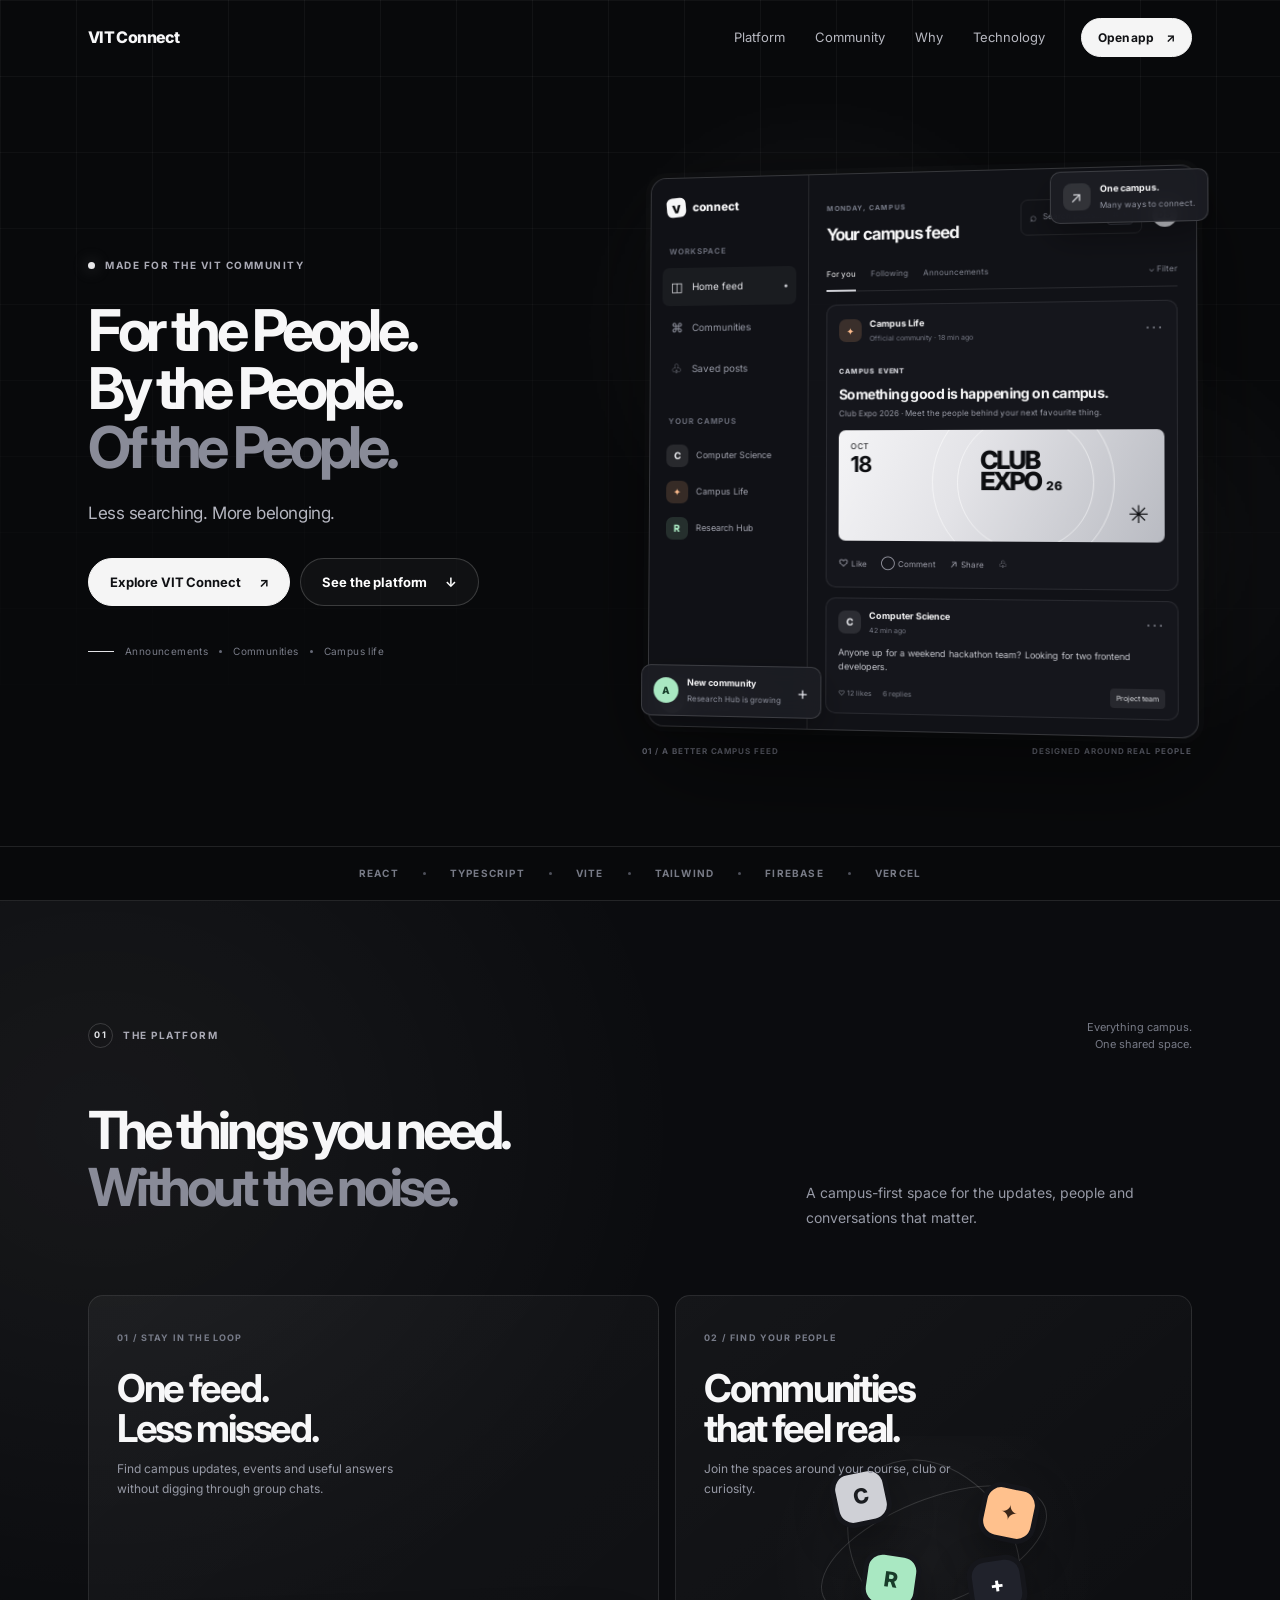
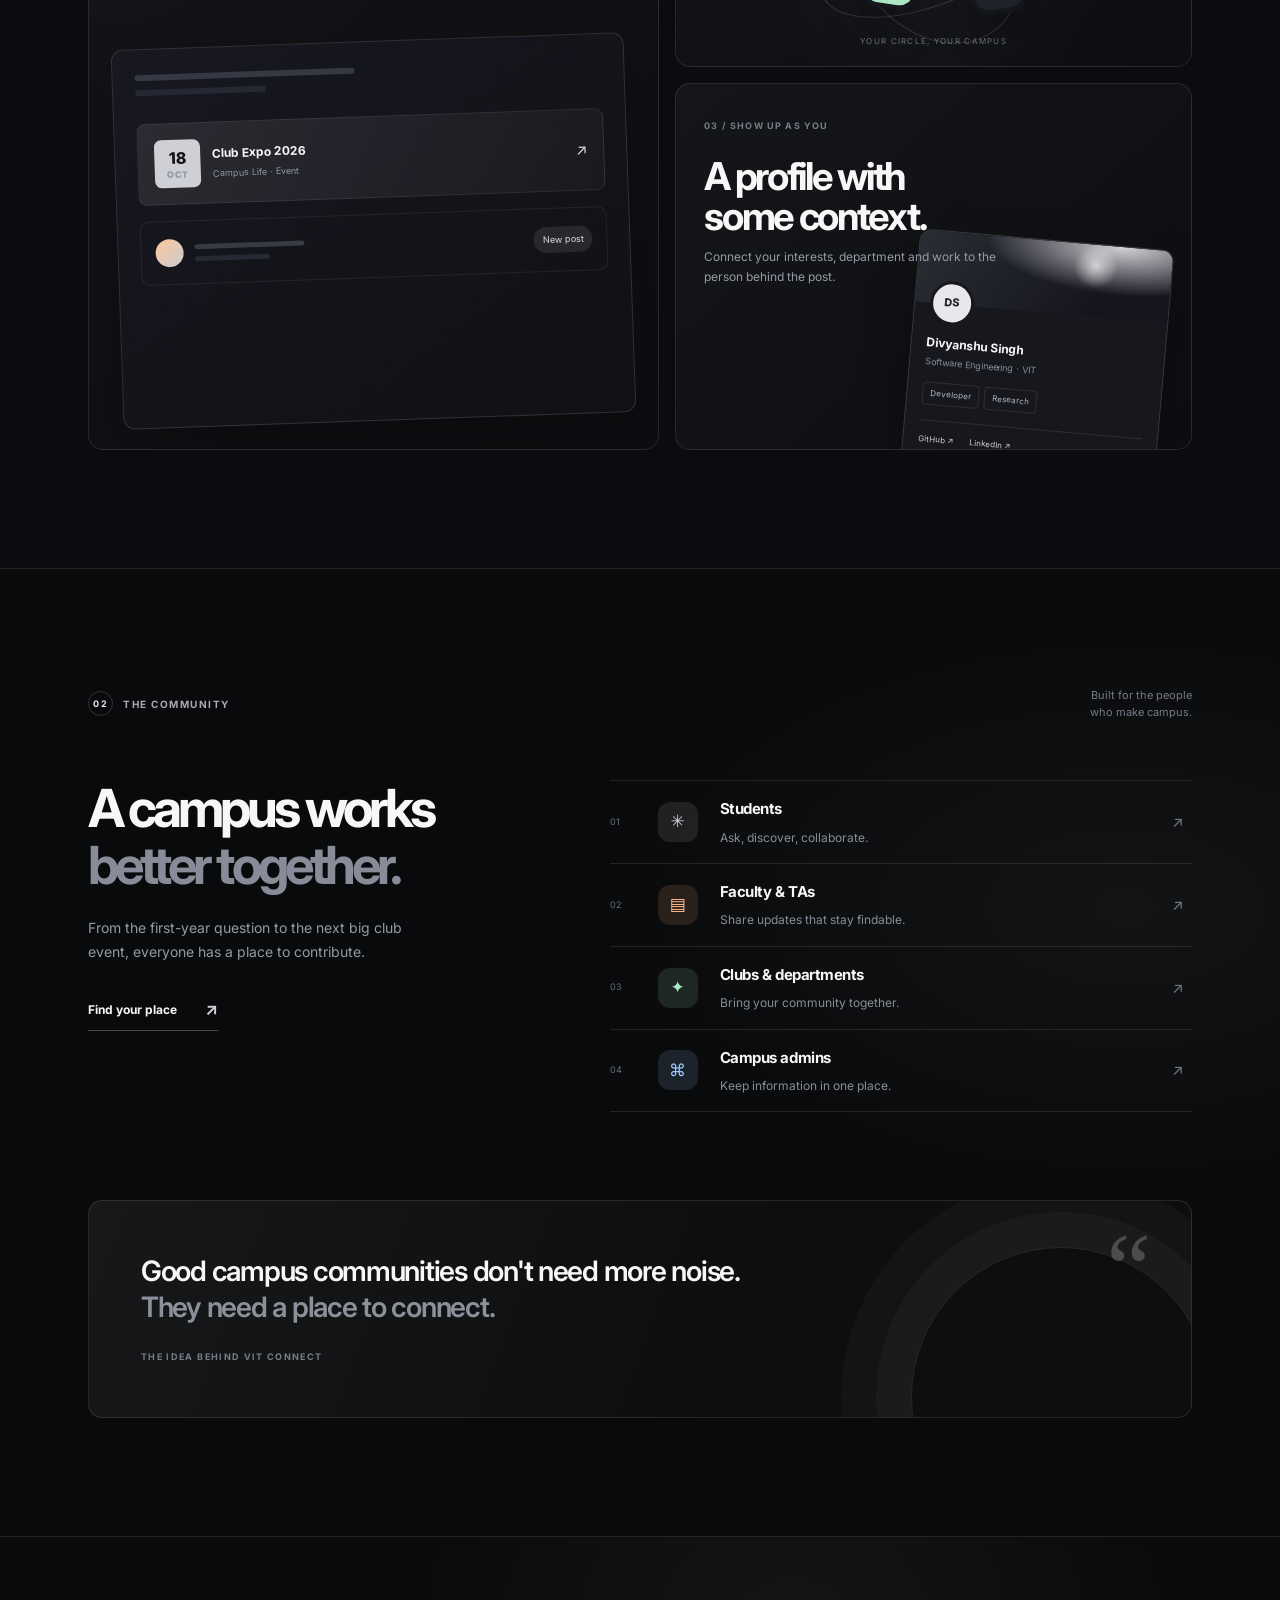
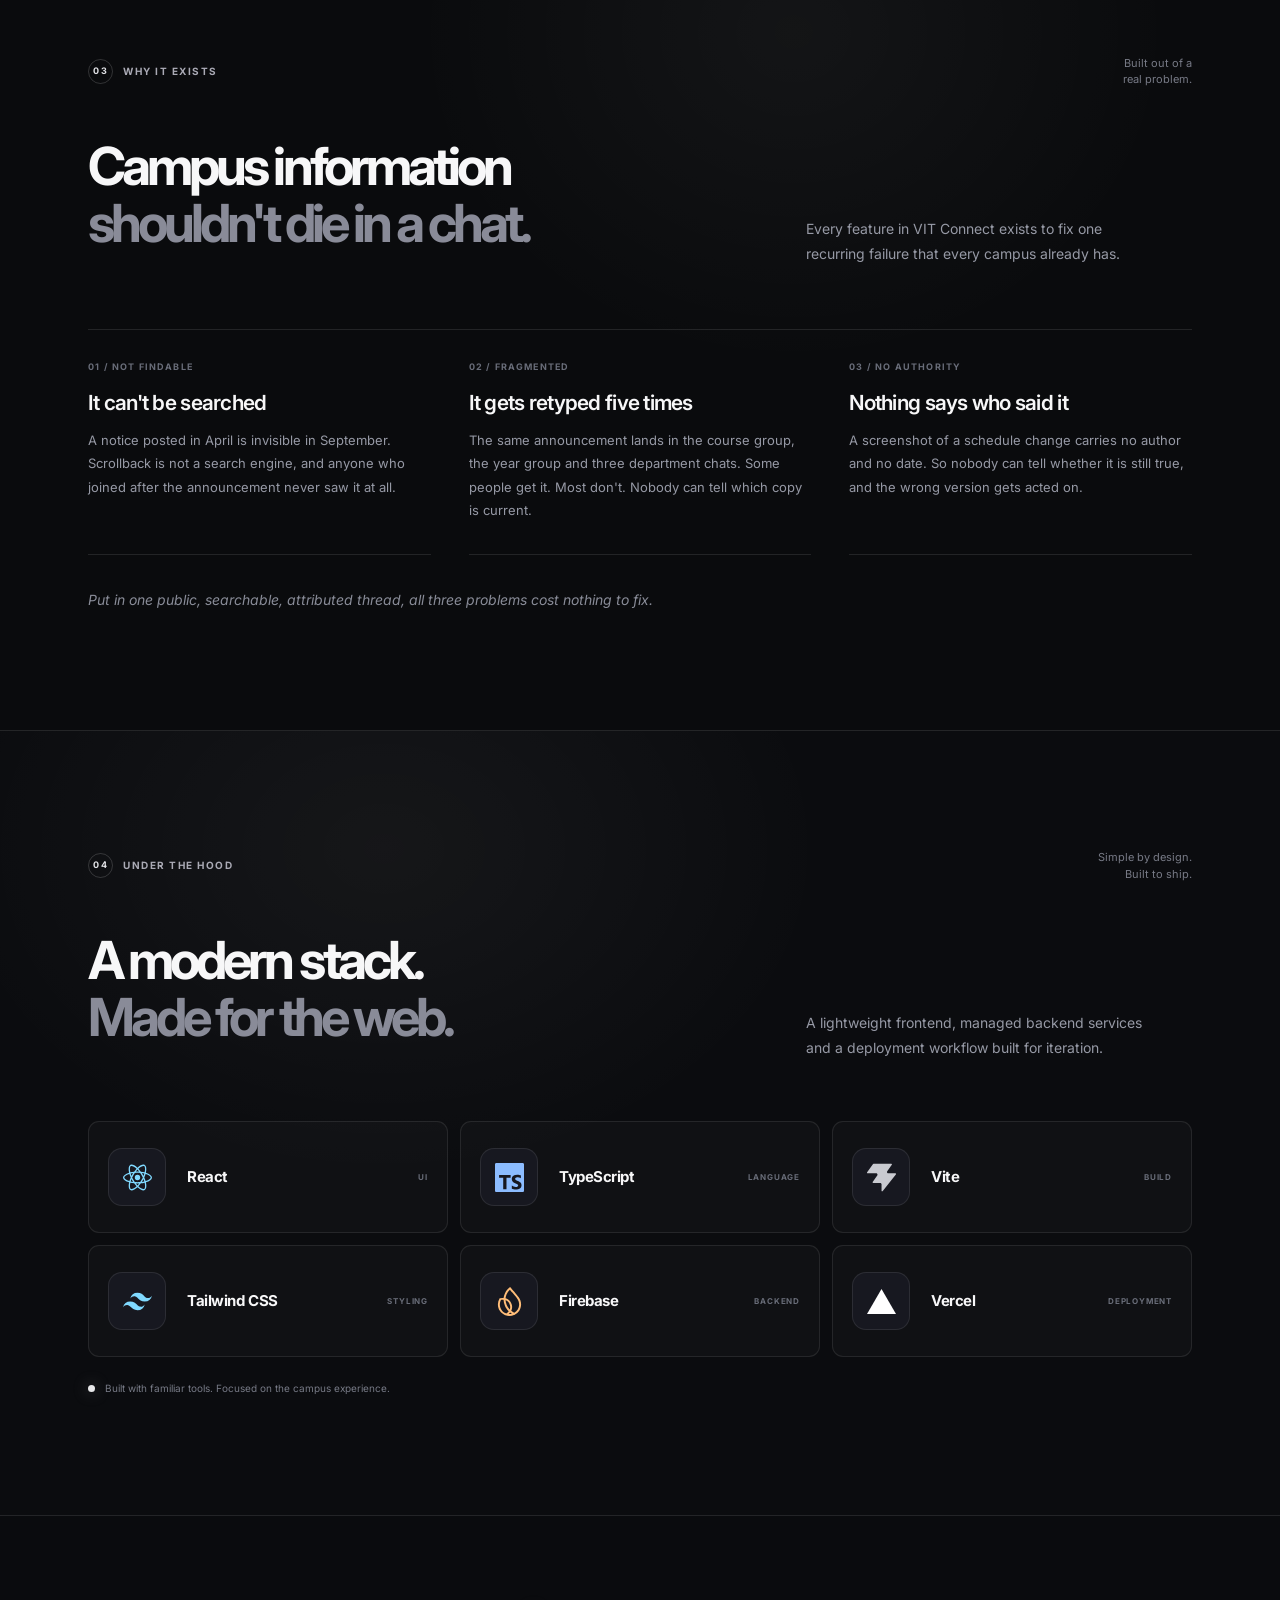
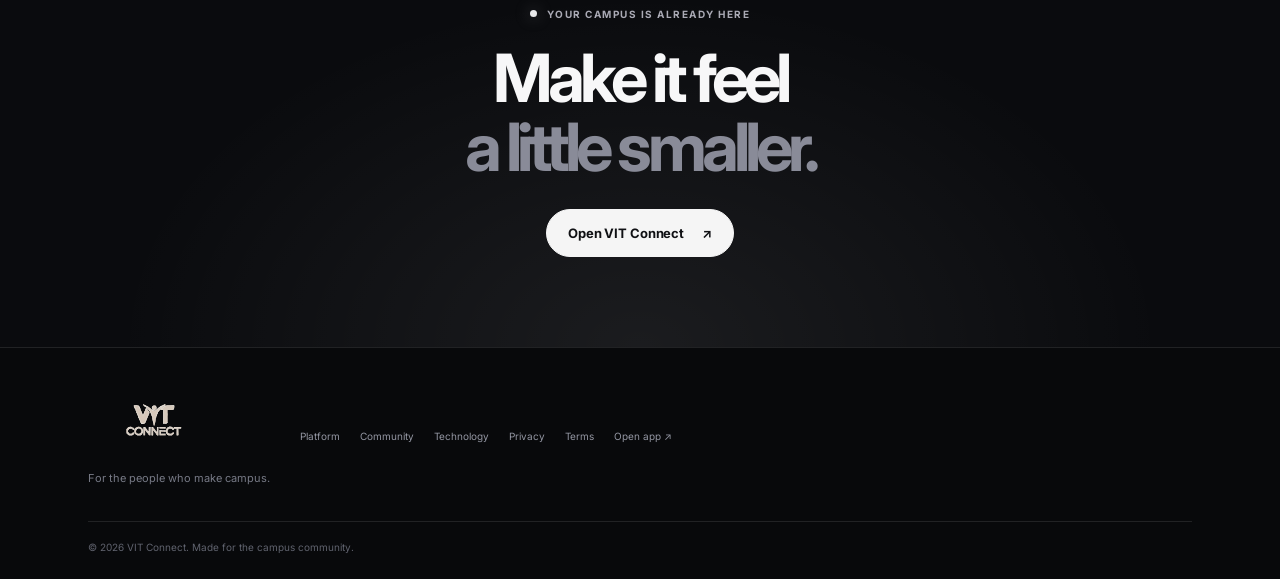
==== commit 0c1f69ee: "Strip the purple system from the landing page, move to Inter, refine UI - Replace 68 violet/purple v" ====
--- a/docs/index.html
+++ b/docs/index.html
@@ -9,9 +9,10 @@
   <meta property="og:title" content="VIT Connect" />
   <meta property="og:description" content="For the People. By the People. Of the People." />
   <meta property="og:type" content="website" />
-  <link rel="preconnect" href="https://fonts.googleapis.com" />
+  <link rel="icon" href="data:image/svg+xml,%3Csvg xmlns='http://www.w3.org/2000/svg' viewBox='0 0 32 32'%3E%3Crect width='32' height='32' rx='8' fill='%23f7f7f8'/%3E%3Cpath d='M8 10.5A2.5 2.5 0 0 1 10.5 8h11A2.5 2.5 0 0 1 24 10.5v7A2.5 2.5 0 0 1 21.5 20h-6l-4.5 3.5V20h-.5A2.5 2.5 0 0 1 8 17.5z' fill='none' stroke='%2308090b' stroke-width='2.1' stroke-linejoin='round'/%3E%3C/svg%3E" />
+<link rel="preconnect" href="https://fonts.googleapis.com" />
   <link rel="preconnect" href="https://fonts.gstatic.com" crossorigin />
-  <link href="https://fonts.googleapis.com/css2?family=Inter:wght@400;500;600;700;800&family=Libre+Baskerville:ital,wght@0,400;0,700;1,400&display=swap" rel="stylesheet" />
+  <link href="https://fonts.googleapis.com/css2?family=Inter:wght@400;500;600;700;800&display=swap" rel="stylesheet" />
   <link rel="stylesheet" href="./style.css" />
 </head>
 <body>
@@ -55,7 +56,7 @@
               <div class="side-item"><span class="side-icon">⌘</span> Communities</div>
               <div class="side-item"><span class="side-icon">♧</span> Saved posts</div>
               <div class="side-label side-label--second">YOUR CAMPUS</div>
-              <div class="community"><span class="community-dot dot--violet">C</span> Computer Science</div>
+              <div class="community"><span class="community-dot dot--slate">C</span> Computer Science</div>
               <div class="community"><span class="community-dot dot--orange">✦</span> Campus Life</div>
               <div class="community"><span class="community-dot dot--green">R</span> Research Hub</div>
               <div class="side-profile"><span class="avatar avatar--small">DS</span><span><b>Student profile</b><small>VIT Chennai</small></span><span class="profile-dots">···</span></div>
@@ -70,7 +71,7 @@
                 <div class="post-actions"><span>♡ <small>Like</small></span><span>◯ <small>Comment</small></span><span>↗ <small>Share</small></span><span class="action-save">♧</span></div>
               </div>
               <div class="post post--compact">
-                <div class="post-head"><span class="community-dot dot--violet">C</span><div><b>Computer Science</b><small>42 min ago</small></div><span class="post-menu">···</span></div>
+                <div class="post-head"><span class="community-dot dot--slate">C</span><div><b>Computer Science</b><small>42 min ago</small></div><span class="post-menu">···</span></div>
                 <p class="compact-copy">Anyone up for a weekend hackathon team? Looking for two frontend developers.</p>
                 <div class="post-foot"><span>♡ 12 likes</span><span>6 replies</span><span class="mini-pill">Project team</span></div>
               </div>
@@ -111,7 +112,7 @@
         <div class="community-layout">
           <div><h2 class="h2 reveal">A campus works<br /><span>better together.</span></h2><p class="lede reveal" style="--d:.08s">From the first-year question to the next big club event, everyone has a place to contribute.</p><a class="text-link reveal" href="https://vit-connect.vercel.app" target="_blank" rel="noopener" style="--d:.14s">Find your place <span>↗</span></a></div>
           <div class="people-list">
-            <article class="people-row reveal"><span class="people-num">01</span><span class="people-symbol people-symbol--violet">✳</span><div><h3>Students</h3><p>Ask, discover, collaborate.</p></div><span class="people-arrow">↗</span></article>
+            <article class="people-row reveal"><span class="people-num">01</span><span class="people-symbol people-symbol--slate">✳</span><div><h3>Students</h3><p>Ask, discover, collaborate.</p></div><span class="people-arrow">↗</span></article>
             <article class="people-row reveal" style="--d:.05s"><span class="people-num">02</span><span class="people-symbol people-symbol--orange">▤</span><div><h3>Faculty &amp; TAs</h3><p>Share updates that stay findable.</p></div><span class="people-arrow">↗</span></article>
             <article class="people-row reveal" style="--d:.1s"><span class="people-num">03</span><span class="people-symbol people-symbol--green">✦</span><div><h3>Clubs &amp; departments</h3><p>Bring your community together.</p></div><span class="people-arrow">↗</span></article>
             <article class="people-row reveal" style="--d:.15s"><span class="people-num">04</span><span class="people-symbol people-symbol--blue">⌘</span><div><h3>Campus admins</h3><p>Keep information in one place.</p></div><span class="people-arrow">↗</span></article>
--- a/docs/style.css
+++ b/docs/style.css
@@ -1,16 +1,53 @@
 /* VIT Connect — visual-first landing page */
-:root{--bg:#08090b;--panel:#101216;--panel-2:#15171d;--fg:#f7f7f8;--muted:#9a9da8;--faint:#666a76;--line:rgba(255,255,255,.1);--violet:#a99aff;--orange:#ffb37a;--green:#a9e8c2;--blue:#9ac7ff;--wrap:1160px;--nav-h:76px;--ease:cubic-bezier(.2,.75,.25,1)}
-*,*::before,*::after{box-sizing:border-box}html{scroll-behavior:smooth;scroll-padding-top:90px;-webkit-text-size-adjust:100%}body{margin:0;background:var(--bg);color:var(--fg);font-family:"Libre Baskerville",Baskerville,Georgia,"Times New Roman",serif;font-size:15px;line-height:1.62;-webkit-font-smoothing:antialiased;text-rendering:optimizeLegibility}a{color:inherit;text-decoration:none}svg,img{display:block}::selection{background:#b6a9ff;color:#08090b}:focus-visible{outline:2px solid var(--violet);outline-offset:4px}.skip{position:absolute;left:-999px;top:0;z-index:100;background:white;color:black;padding:12px}.skip:focus{left:0}.wrap{width:100%;max-width:var(--wrap);margin:auto;padding:0 28px}
-.nav{position:fixed;z-index:50;inset:0 0 auto;height:var(--nav-h);border-bottom:1px solid transparent;transition:background .35s,border-color .35s,backdrop-filter .35s}.nav.is-stuck{background:rgba(8,9,11,.78);backdrop-filter:blur(18px);border-bottom-color:var(--line)}.nav__in{max-width:var(--wrap);height:100%;padding:0 28px;margin:auto;display:flex;align-items:center;gap:36px}.brand{display:inline-flex;align-items:center;gap:10px;font-family:Inter,system-ui,sans-serif;font-size:16px;font-weight:800;letter-spacing:-.04em;white-space:nowrap}.brand__mark{display:grid;place-items:center;width:28px;height:28px;background:var(--fg);color:#090a0c;border-radius:9px;font-size:20px;font-weight:800;line-height:1;transform:rotate(-5deg)}.nav__links{margin-left:auto;display:flex;gap:30px;color:#b7b8c0;font-size:13px}.nav__links a{transition:color .2s}.nav__links a:hover{color:white}.btn{display:inline-flex;align-items:center;justify-content:center;gap:18px;min-height:48px;padding:0 21px;border:1px solid #f5f5f5;border-radius:999px;background:#f5f5f5;color:#101114;font-size:13px;font-weight:700;letter-spacing:-.01em;white-space:nowrap;transition:transform .25s var(--ease),background .25s,color .25s,border-color .25s}.btn:hover{transform:translateY(-3px);background:#dcd5ff;border-color:#dcd5ff}.btn--sm{min-height:39px;padding:0 16px;gap:12px;font-size:12px}.btn--ghost{background:rgba(255,255,255,.035);color:white;border-color:rgba(255,255,255,.18)}.btn--ghost:hover{background:rgba(255,255,255,.1);border-color:rgba(255,255,255,.35);color:white}
-.hero{min-height:100svh;padding-top:var(--nav-h);position:relative;isolation:isolate;overflow:hidden;background:#08090b}.hero__ambient{position:absolute;inset:0;z-index:-1;overflow:hidden;pointer-events:none}.hero__grid{position:absolute;inset:0;background-image:linear-gradient(rgba(255,255,255,.045) 1px,transparent 1px),linear-gradient(90deg,rgba(255,255,255,.045) 1px,transparent 1px);background-size:76px 76px;mask-image:linear-gradient(to bottom,black,transparent 88%)}.orb{position:absolute;display:block;border-radius:50%;filter:blur(1px);opacity:.8}.orb--one{width:540px;height:540px;left:43%;top:7%;background:radial-gradient(circle,rgba(119,91,255,.18),rgba(119,91,255,0) 68%)}.orb--two{width:480px;height:480px;right:-8%;top:34%;background:radial-gradient(circle,rgba(47,131,173,.12),rgba(47,131,173,0) 68%)}.hero__in{max-width:var(--wrap);min-height:calc(100svh - var(--nav-h) - 54px);margin:auto;padding:72px 28px 52px;display:grid;grid-template-columns:.95fr 1.05fr;gap:28px;align-items:center}.hero__copy{position:relative;z-index:2;padding-bottom:25px}.eyebrow{margin:0;display:flex;align-items:center;gap:10px;color:#aaaab5;font-size:10px;font-weight:700;letter-spacing:.15em;text-transform:uppercase}.status-dot{width:7px;height:7px;display:inline-block;border-radius:50%;background:#b9a9ff;box-shadow:0 0 16px rgba(185,169,255,.7);flex:none}.hero__h1,.h2,.closing h2{font-family:Inter,system-ui,sans-serif;letter-spacing:-.075em;font-weight:700}.hero__h1{margin:27px 0 0;font-size:clamp(2.5rem,4.5vw,4rem);line-height:1.02}.hero__h1 span,.h2 span,.closing h2 span{color:#898b98}.hero__sub{margin:23px 0 0;color:#b5b6c0;font-size:17px;letter-spacing:-.025em}.hero__cta{display:flex;gap:10px;flex-wrap:wrap;margin-top:31px}.hero__proof{display:flex;align-items:center;gap:11px;margin-top:37px;color:#797c88;font-size:10px;letter-spacing:.04em}.hero__proof i,.hero__proof .proof-line{width:3px;height:3px;border-radius:50%;background:#666976}.hero__proof .proof-line{width:26px;height:1px;border-radius:0;background:#a99aff}
-.product-stage{position:relative;min-width:0;padding:18px 0 32px 15px;perspective:1000px}.stage-glow{position:absolute;inset:10% 4% 10% 5%;background:radial-gradient(ellipse,rgba(143,118,255,.17),transparent 68%);filter:blur(24px)}.app-window{position:relative;display:grid;grid-template-columns:164px minmax(0,1fr);min-height:430px;overflow:visible;border:1px solid rgba(255,255,255,.16);border-radius:16px;background:rgba(17,18,23,.96);box-shadow:0 35px 100px rgba(0,0,0,.55),0 0 0 5px rgba(255,255,255,.018);transform:rotateY(-5deg) rotateX(1deg);transform-origin:center}.app-side{position:relative;display:flex;flex-direction:column;padding:20px 12px 12px;border-right:1px solid var(--line);background:#101116;border-radius:16px 0 0 16px}.mini-brand{display:flex;align-items:center;gap:7px;font-size:12px;font-weight:800;margin:0 0 29px 4px}.mini-brand .brand__mark{width:20px;height:20px;border-radius:6px;font-size:15px}.side-label{padding:0 7px;margin-bottom:10px;color:#676a76;font-size:8px;font-weight:700;letter-spacing:.12em}.side-label--second{margin-top:25px}.side-item{display:flex;align-items:center;gap:9px;padding:9px 8px;margin-bottom:3px;color:#9699a5;font-size:10px;border-radius:7px}.side-item--active{background:#25232f;color:#e3dfff}.side-item b{margin-left:auto;color:#b4a5ff}.side-icon{width:14px;font-size:13px;text-align:center}.community{display:flex;align-items:center;gap:8px;padding:7px 5px;color:#a0a2ad;font-size:9px;white-space:nowrap}.community-dot{display:grid;place-items:center;width:23px;height:23px;flex:none;border-radius:7px;font-size:10px;font-weight:800}.dot--violet{background:rgba(169,154,255,.18);color:#b9adff}.dot--orange{background:rgba(255,179,122,.16);color:#ffbd8e}.dot--green{background:rgba(169,232,194,.14);color:#a9e8c2}.side-profile{display:flex;align-items:center;gap:7px;margin-top:auto;padding:12px 0 0;border-top:1px solid var(--line);font-size:8px}.side-profile b,.side-profile small{display:block}.side-profile b{font-size:9px}.side-profile small{margin-top:2px;color:#777a86}.avatar{display:grid;place-items:center;flex:none;border-radius:50%;font-size:9px;font-weight:800}.avatar--small{width:25px;height:25px;background:#dbd4ff;color:#2a224f}.profile-dots{margin-left:auto;color:#888}.app-main{min-width:0;padding:20px 18px 16px}.app-top{display:flex;align-items:center;gap:10px}.app-kicker{color:#777b88;font-size:7px;letter-spacing:.14em;font-weight:700}.app-top h3{margin:4px 0 0;font-family:Inter,system-ui,sans-serif;font-size:17px;letter-spacing:-.05em}.app-search{display:flex;align-items:center;gap:6px;min-width:0;margin-left:auto;padding:7px 8px;border:1px solid rgba(255,255,255,.08);border-radius:7px;color:#8b8e99;font-size:12px}.app-search span{font-size:8px;white-space:nowrap}.app-search kbd{padding:2px 4px;border:1px solid #353741;border-radius:3px;font-size:7px}.avatar--top{width:24px;height:24px;background:#b5a8ff;color:#1d1836}.feed-tabs{display:flex;align-items:center;gap:15px;margin:19px 0 13px;padding-bottom:10px;border-bottom:1px solid var(--line);color:#818490;font-size:8px;white-space:nowrap}.feed-tabs .tab-active{position:relative;color:#f1efff}.tab-active:after{content:"";position:absolute;bottom:-11px;left:0;right:0;height:2px;background:#b7a8ff}.feed-filter{margin-left:auto}.post{padding:12px;border:1px solid rgba(255,255,255,.085);border-radius:10px;background:#15161c}.post-head{display:flex;align-items:center;gap:8px}.post-head>div{min-width:0}.post-head b,.post-head small{display:block}.post-head b{font-size:9px}.post-head small{margin-top:2px;color:#777a86;font-size:7px}.post-menu{margin-left:auto;color:#81838d;letter-spacing:2px}.post-content{padding-top:12px}.post-tag{color:#b5a7ff;font-size:7px;font-weight:800;letter-spacing:.12em}.post-content h4{margin:5px 0;font-family:Inter,system-ui,sans-serif;font-size:14px;letter-spacing:-.04em;line-height:1.25}.post-content p{margin:0 0 10px;color:#999ba6;font-size:8px}.event-art{position:relative;height:111px;overflow:hidden;border-radius:7px;background:linear-gradient(115deg,#d4caff 0%,#a99aff 40%,#6e5cbb 100%);color:#151022}.event-ring{position:absolute;width:180px;height:180px;border:1px solid rgba(255,255,255,.52);border-radius:50%;right:15%;top:-38px}.ring-two{width:135px;height:135px;right:21%;top:-15px}.event-date{position:absolute;left:12px;top:12px;font-size:8px;line-height:1.15;letter-spacing:.08em}.event-date b{font-size:22px;letter-spacing:-.06em}.event-title{position:absolute;left:44%;top:20px;font-family:Inter,system-ui,sans-serif;font-size:25px;font-weight:800;line-height:.82;letter-spacing:-.08em}.event-title span{display:inline-block;margin-left:5px;font-size:12px;letter-spacing:0}.event-spark{position:absolute;right:15px;bottom:8px;font-size:24px}.post-actions{display:flex;gap:14px;margin-top:11px;color:#a1a2ad;font-size:10px}.post-actions small{font-size:8px}.action-save{margin-left:auto}.post--compact{margin-top:10px;padding:10px 12px}.compact-copy{margin:9px 0;color:#c4c5cc;font-size:9px}.post-foot{display:flex;gap:11px;align-items:center;color:#7d808b;font-size:7px}.mini-pill{margin-left:auto;padding:4px 6px;border-radius:4px;background:rgba(169,154,255,.12);color:#c5baff}.floating-note{position:absolute;z-index:3;display:flex;align-items:center;gap:9px;padding:10px 12px;border:1px solid rgba(255,255,255,.15);border-radius:10px;background:rgba(27,28,35,.94);box-shadow:0 14px 36px rgba(0,0,0,.35);backdrop-filter:blur(12px)}.note--top{top:3px;right:-12px}.note--bottom{bottom:10px;left:-8px}.note-icon{display:grid;place-items:center;width:27px;height:27px;border-radius:8px;background:rgba(169,154,255,.17);color:#c4b8ff}.floating-note b,.floating-note small{display:block;white-space:nowrap}.floating-note b{font-size:9px}.floating-note small{margin-top:2px;color:#9295a1;font-size:8px}.note-avatar{display:grid;place-items:center;width:26px;height:26px;border-radius:50%;background:#a9e8c2;color:#163c29;font-weight:800;font-size:10px}.note-plus{margin-left:7px;color:#b6a8ff;font-size:18px}.stage-caption{display:flex;justify-content:space-between;margin-top:14px;color:#696c79;font-size:8px;font-weight:700;letter-spacing:.12em}.hero__ticker{display:flex;justify-content:center;align-items:center;gap:24px;min-height:54px;border-top:1px solid var(--line);color:#777a86;font-size:10px;font-weight:700;letter-spacing:.12em;text-transform:uppercase}.hero__ticker i{width:3px;height:3px;border-radius:50%;background:#4e505a}
-.sec{position:relative;padding:118px 0;border-top:1px solid var(--line);overflow:hidden}.sec--what{background:radial-gradient(ellipse at 8% 18%,rgba(126,105,224,.09),transparent 35%),#0b0c0f}.sec--who{background:radial-gradient(ellipse at 88% 35%,rgba(71,129,154,.08),transparent 34%),#090a0c}.sec--stack{background:radial-gradient(ellipse at 30% 15%,rgba(126,105,224,.08),transparent 35%),#0b0c0f}.sec--why{background:radial-gradient(ellipse at 62% 12%,rgba(126,105,224,.07),transparent 34%),#0a0b0d}.why-grid{display:grid;grid-template-columns:repeat(3,1fr);gap:0 38px;margin-top:56px;border-top:1px solid var(--line)}.why-row{padding:30px 0 32px;border-bottom:1px solid var(--line)}.why-num{display:block;margin-bottom:16px;color:#696d79;font-size:9px;font-weight:700;letter-spacing:.13em}.why-row h3{margin:0 0 13px;font-family:Inter,system-ui,sans-serif;font-size:1.3rem;font-weight:600;letter-spacing:-.035em;line-height:1.2}.why-row p{margin:0;color:#9699a5;font-size:13px;line-height:1.8}.why-foot{margin:34px 0 0;color:#898c98;font-size:14px;font-style:italic}@media(max-width:900px){.why-grid{grid-template-columns:1fr;gap:0}}.section-top{display:flex;align-items:center;justify-content:space-between;gap:24px}.section-top .eyebrow>span:first-child{display:grid;place-items:center;width:25px;height:25px;border:1px solid rgba(255,255,255,.16);border-radius:50%;color:#ded8ff;font-size:9px}.section-aside{color:#777a86;font-size:11px;text-align:right;line-height:1.5}.section-heading,.stack-heading{display:grid;grid-template-columns:1.15fr .65fr;align-items:end;gap:35px;margin-top:50px}.h2{margin:0 0 22px;font-size:clamp(2.1rem,4.1vw,3.5rem);line-height:1.08}.lede{max-width:340px;margin:0 0 7px;color:#9699a5;font-size:14px;line-height:1.75}.feature-grid{display:grid;grid-template-columns:1.05fr .95fr;gap:16px;margin-top:58px}.feature{position:relative;min-height:370px;overflow:hidden;padding:28px;border:1px solid rgba(255,255,255,.1);border-radius:15px;background:linear-gradient(140deg,rgba(255,255,255,.045),rgba(255,255,255,.012))}.feature--feed{grid-row:span 2;min-height:755px}.feature--profiles{min-height:365px}.feature-copy{position:relative;z-index:2;max-width:330px}.feature-index{color:#777b88;font-size:9px;font-weight:700;letter-spacing:.13em}.feature h3{margin:19px 0 10px;font-family:Inter,system-ui,sans-serif;font-size:clamp(1.8rem,3vw,2.6rem);line-height:1.06;letter-spacing:-.06em}.feature p{max-width:300px;margin:0;color:#9699a5;font-size:12px;line-height:1.7}.feed-visual{position:absolute;left:28px;right:28px;bottom:28px;height:380px;padding:25px 22px;border:1px solid rgba(255,255,255,.12);border-radius:12px;background:linear-gradient(145deg,#171820,#101115);transform:rotate(-2deg);box-shadow:0 25px 70px rgba(0,0,0,.28)}.visual-line{height:6px;border-radius:8px;background:#363844}.visual-line--wide{width:47%;margin-bottom:9px}.visual-line--short{width:28%;background:#262833}.visual-event{display:flex;align-items:center;gap:12px;margin-top:28px;padding:16px;border:1px solid rgba(255,255,255,.08);border-radius:9px;background:linear-gradient(110deg,rgba(169,154,255,.15),rgba(169,154,255,.025))}.visual-date{display:grid;place-content:center;width:46px;height:48px;border-radius:7px;background:#b7a8ff;color:#1c1733;text-align:center;font-size:16px;font-weight:800;line-height:1}.visual-date small{font-size:7px;letter-spacing:.1em}.visual-event b,.visual-event small{display:block}.visual-event b{font-size:12px}.visual-event small{margin-top:4px;color:#9295a2;font-size:9px}.visual-arrow{margin-left:auto;color:#c4b8ff}.visual-post{display:flex;align-items:center;gap:11px;margin-top:16px;padding:17px 14px;border:1px solid rgba(255,255,255,.07);border-radius:9px}.visual-avatar{width:28px;height:28px;border-radius:50%;background:linear-gradient(140deg,#ffc89c,#9d7cfa)}.visual-lines{display:grid;gap:7px}.visual-lines i{display:block;width:110px;height:5px;border-radius:6px;background:#383a46}.visual-lines i+ i{width:75px;background:#262833}.visual-pill{margin-left:auto;padding:6px 9px;border-radius:20px;background:rgba(169,154,255,.13);color:#c3b7ff;font-size:9px}.community-visual{position:absolute;inset:140px 0 0;display:grid;place-items:center;background:radial-gradient(circle at 50% 54%,rgba(147,127,255,.12),transparent 58%)}.orbit{position:absolute;border:1px solid rgba(180,169,255,.22);border-radius:50%;transform:rotate(-22deg)}.orbit--a{width:240px;height:105px}.orbit--b{width:200px;height:155px;transform:rotate(52deg)}.bubble{position:absolute;z-index:1;display:grid;place-items:center;width:58px;height:58px;border:5px solid #15161b;border-radius:19px;font-family:Inter,system-ui,sans-serif;font-size:21px;font-weight:800;box-shadow:0 15px 40px rgba(0,0,0,.3)}.bubble--a{background:#b9aaff;color:#292046;left:calc(50% - 102px);top:32px;transform:rotate(-12deg)}.bubble--b{background:#ffc18d;color:#3b2618;right:calc(50% - 104px);top:48px;transform:rotate(12deg)}.bubble--c{background:#a9e8c2;color:#193c2a;left:calc(50% - 72px);top:115px;transform:rotate(8deg)}.bubble--d{background:#20222b;color:#fff;right:calc(50% - 92px);top:120px;transform:rotate(-8deg)}.community-caption{position:absolute;bottom:18px;color:#707380;font-size:8px;letter-spacing:.16em}.profile-visual{position:absolute;right:26px;bottom:-22px;width:255px;transform:rotate(5deg)}.profile-card{overflow:hidden;border:1px solid rgba(255,255,255,.14);border-radius:12px;background:#17181e;box-shadow:0 20px 50px rgba(0,0,0,.3)}.profile-cover{height:72px;background:radial-gradient(circle at 70% 30%,rgba(255,255,255,.65),transparent 12%),radial-gradient(ellipse at 80% 0%,#a79aff,transparent 48%),linear-gradient(120deg,#38315d,#15151e 72%)}.profile-card-body{position:relative;padding:30px 15px 15px}.avatar--profile{position:absolute;top:-23px;width:44px;height:44px;border:3px solid #17181e;background:#d7d0ff;color:#342a65;font-size:11px}.profile-card-body>b,.profile-card-body>small{display:block}.profile-card-body>b{font-size:12px}.profile-card-body>small{margin-top:3px;color:#898c98;font-size:9px}.profile-tags{display:flex;gap:5px;margin-top:12px}.profile-tags span{padding:4px 7px;border:1px solid rgba(255,255,255,.1);border-radius:4px;color:#b2b4bf;font-size:8px}.profile-links{display:flex;gap:16px;margin-top:15px;padding-top:12px;border-top:1px solid var(--line);color:#b7aaff;font-size:8px}
-.community-layout{display:grid;grid-template-columns:.88fr 1.12fr;gap:64px;margin-top:60px;align-items:start}.community-layout>.lede{margin-top:4px}.text-link{display:inline-flex;align-items:center;gap:28px;margin-top:24px;padding-bottom:7px;border-bottom:1px solid rgba(255,255,255,.25);font-size:12px;font-weight:700}.text-link span{color:#b9aaff;font-size:17px;transition:transform .2s}.text-link:hover span{transform:translate(3px,-3px)}.people-list{border-top:1px solid var(--line)}.people-row{display:grid;grid-template-columns:30px 44px 1fr 20px;align-items:center;gap:18px;min-height:76px;padding:16px 0;border-bottom:1px solid var(--line)}.people-num{color:#696d79;font-size:9px}.people-symbol{display:grid;place-items:center;width:40px;height:40px;border-radius:12px;font-size:17px}.people-symbol--violet{background:rgba(169,154,255,.14);color:#b9aaff}.people-symbol--orange{background:rgba(255,179,122,.13);color:#ffbd8e}.people-symbol--green{background:rgba(169,232,194,.12);color:#a9e8c2}.people-symbol--blue{background:rgba(154,199,255,.13);color:#9ac7ff}.people-row h3{margin:0;font-family:Inter,system-ui,sans-serif;font-size:15px;letter-spacing:-.03em}.people-row p{margin:6px 0 0;color:#898c98;font-size:12px}.people-arrow{color:#777a86;transition:transform .2s,color .2s}.people-row:hover .people-arrow{transform:translate(3px,-3px);color:white}.quote-panel{position:relative;overflow:hidden;margin-top:88px;padding:52px 150px 52px 52px;border:1px solid rgba(255,255,255,.1);border-radius:14px;background:linear-gradient(110deg,rgba(169,154,255,.09),rgba(255,255,255,.018) 60%)}.quote-mark{position:absolute;top:18px;right:40px;color:rgba(190,178,255,.35);font-family:Georgia,serif;font-size:100px;line-height:1}.quote-panel p{position:relative;z-index:1;margin:0;font-family:Inter,system-ui,sans-serif;font-size:clamp(1.25rem,2.2vw,2rem);font-weight:600;line-height:1.28;letter-spacing:-.045em}.quote-panel p span{color:#8d8f9b}.quote-credit{display:block;margin-top:25px;color:#797c89;font-size:9px;font-weight:700;letter-spacing:.15em}.quote-orbit{position:absolute;right:-20px;bottom:-130px;width:300px;height:300px;border:1px solid rgba(182,168,255,.18);border-radius:50%;box-shadow:0 0 0 35px rgba(182,168,255,.025),0 0 0 70px rgba(182,168,255,.02)}
-.stack-heading{margin-top:50px}.tech-grid{display:grid;grid-template-columns:repeat(3,1fr);gap:12px;margin-top:54px}.tech-item{display:grid;grid-template-columns:62px 1fr auto;align-items:center;gap:17px;min-height:112px;padding:19px;border:1px solid rgba(255,255,255,.09);border-radius:11px;background:rgba(255,255,255,.025);transition:transform .25s,border-color .25s,background .25s}.tech-item:hover{transform:translateY(-3px);border-color:rgba(185,170,255,.3);background:rgba(255,255,255,.045)}.tech-logo{display:grid;place-items:center;width:58px;height:58px;border:1px solid rgba(255,255,255,.09);border-radius:14px;background:#171820;font-size:23px;font-weight:800}.tech-logo svg{width:29px;height:29px}.tech-logo--react{color:#80d9ff}.tech-logo--ts{color:#8cbcff;font-size:15px}.tech-logo--vite{color:#c0aaff}.tech-logo--tailwind{color:#80d9ff}.tech-logo--firebase{color:#ffbd78}.tech-logo--vercel{color:#fff}.tech-name{font-family:Inter,system-ui,sans-serif;font-size:15px;font-weight:700;letter-spacing:-.03em}.tech-type{color:#696d79;font-size:8px;font-weight:700;letter-spacing:.1em}.stack-note{display:flex;align-items:center;gap:10px;margin-top:23px;color:#777a86;font-size:10px}
-.closing{position:relative;overflow:hidden;display:grid;place-items:center;min-height:390px;padding:90px 28px;border-top:1px solid var(--line);text-align:center;background:#0a0b0e}.closing-glow{position:absolute;inset:0;background:radial-gradient(ellipse at 50% 100%,rgba(132,111,255,.19),transparent 58%);pointer-events:none}.closing-inner{position:relative;max-width:820px}.closing .eyebrow{justify-content:center}.closing h2{margin:22px 0 27px;font-size:clamp(2.3rem,5.2vw,4.2rem);line-height:1.04}.foot{padding:35px 0 24px;border-top:1px solid var(--line);background:#08090b}.foot__in{display:grid;grid-template-columns:auto 1fr auto;align-items:center;gap:15px 30px}.foot__brand{display:flex;flex-direction:column;align-items:flex-start;gap:13px}.foot__logo{width:132px;height:auto;opacity:.92}.foot__tag{margin:0;color:#777a86;font-size:11px}.foot__links{display:flex;gap:20px;color:#9396a2;font-size:10px}.foot__links a:hover{color:white}.foot__cr{grid-column:1/-1;margin:18px 0 0;padding-top:17px;border-top:1px solid var(--line);color:#60636e;font-size:10px}
+:root{--bg:#08090b;--panel:#101216;--panel-2:#15171d;--fg:#f7f7f8;--muted:#9a9da8;--faint:#666a76;--line:rgba(255,255,255,.1);--accent:#e3e3e7;--orange:#ffb37a;--green:#a9e8c2;--blue:#9ac7ff;--wrap:1160px;--nav-h:76px;--ease:cubic-bezier(.2,.75,.25,1)}
+*,*::before,*::after{box-sizing:border-box}html{scroll-behavior:smooth;scroll-padding-top:90px;-webkit-text-size-adjust:100%}body{margin:0;background:var(--bg);color:var(--fg);font-family:Inter,system-ui,-apple-system,"Segoe UI",sans-serif;font-size:15px;line-height:1.62;-webkit-font-smoothing:antialiased;text-rendering:optimizeLegibility}a{color:inherit;text-decoration:none}svg,img{display:block}::selection{background:#f0f0f2;color:#08090b}:focus-visible{outline:2px solid var(--accent);outline-offset:4px}.skip{position:absolute;left:-999px;top:0;z-index:100;background:white;color:black;padding:12px}.skip:focus{left:0}.wrap{width:100%;max-width:var(--wrap);margin:auto;padding:0 28px}
+.nav{position:fixed;z-index:50;inset:0 0 auto;height:var(--nav-h);border-bottom:1px solid transparent;transition:background .35s,border-color .35s,backdrop-filter .35s}.nav.is-stuck{background:rgba(8,9,11,.78);backdrop-filter:blur(18px);border-bottom-color:var(--line)}.nav__in{max-width:var(--wrap);height:100%;padding:0 28px;margin:auto;display:flex;align-items:center;gap:36px}.brand{display:inline-flex;align-items:center;gap:10px;font-family:Inter,system-ui,sans-serif;font-size:16px;font-weight:800;letter-spacing:-.04em;white-space:nowrap}.brand__mark{display:grid;place-items:center;width:28px;height:28px;background:var(--fg);color:#090a0c;border-radius:9px;font-size:20px;font-weight:800;line-height:1;transform:rotate(-5deg)}.nav__links{margin-left:auto;display:flex;gap:30px;color:#b7b8c0;font-size:13px}.nav__links a{transition:color .2s}.nav__links a:hover{color:white}.btn{display:inline-flex;align-items:center;justify-content:center;gap:18px;min-height:48px;padding:0 21px;border:1px solid #f5f5f5;border-radius:999px;background:#f5f5f5;color:#101114;font-size:13px;font-weight:700;letter-spacing:-.01em;white-space:nowrap;transition:transform .25s var(--ease),background .25s,color .25s,border-color .25s}.btn:hover{transform:translateY(-3px);background:#e9e9ec;border-color:#e9e9ec}.btn--sm{min-height:39px;padding:0 16px;gap:12px;font-size:12px}.btn--ghost{background:rgba(255,255,255,.035);color:white;border-color:rgba(255,255,255,.18)}.btn--ghost:hover{background:rgba(255,255,255,.1);border-color:rgba(255,255,255,.35);color:white}
+.hero{min-height:100svh;padding-top:var(--nav-h);position:relative;isolation:isolate;overflow:hidden;background:#08090b}.hero__ambient{position:absolute;inset:0;z-index:-1;overflow:hidden;pointer-events:none}.hero__grid{position:absolute;inset:0;background-image:linear-gradient(rgba(255,255,255,.045) 1px,transparent 1px),linear-gradient(90deg,rgba(255,255,255,.045) 1px,transparent 1px);background-size:76px 76px;mask-image:linear-gradient(to bottom,black,transparent 88%)}.orb{position:absolute;display:block;border-radius:50%;filter:blur(1px);opacity:.8}.orb--one{width:540px;height:540px;left:43%;top:7%;background:radial-gradient(circle,rgba(255,255,255,.06),rgba(255,255,255,0) 68%)}.orb--two{width:480px;height:480px;right:-8%;top:34%;background:radial-gradient(circle,rgba(255,255,255,.045),rgba(255,255,255,0) 68%)}.hero__in{max-width:var(--wrap);min-height:calc(100svh - var(--nav-h) - 54px);margin:auto;padding:72px 28px 52px;display:grid;grid-template-columns:.95fr 1.05fr;gap:28px;align-items:center}.hero__copy{position:relative;z-index:2;padding-bottom:25px}.eyebrow{margin:0;display:flex;align-items:center;gap:10px;color:#aaaab5;font-size:10px;font-weight:700;letter-spacing:.15em;text-transform:uppercase}.status-dot{width:7px;height:7px;display:inline-block;border-radius:50%;background:#e8e8ea;box-shadow:0 0 16px rgba(232,232,234,.35);flex:none}.hero__h1,.h2,.closing h2{font-family:Inter,system-ui,sans-serif;letter-spacing:-.075em;font-weight:700}.hero__h1{margin:27px 0 0;font-size:clamp(2.5rem,4.5vw,4rem);line-height:1.02}.hero__h1 span,.h2 span,.closing h2 span{color:#898b98}.hero__sub{margin:23px 0 0;color:#b5b6c0;font-size:17px;letter-spacing:-.025em}.hero__cta{display:flex;gap:10px;flex-wrap:wrap;margin-top:31px}.hero__proof{display:flex;align-items:center;gap:11px;margin-top:37px;color:#797c88;font-size:10px;letter-spacing:.04em}.hero__proof i,.hero__proof .proof-line{width:3px;height:3px;border-radius:50%;background:#666976}.hero__proof .proof-line{width:26px;height:1px;border-radius:0;background:#e3e3e7}
+.product-stage{position:relative;min-width:0;padding:18px 0 32px 15px;perspective:1000px}.stage-glow{position:absolute;inset:10% 4% 10% 5%;background:radial-gradient(ellipse,rgba(255,255,255,.05),transparent 68%);filter:blur(24px)}.app-window{position:relative;display:grid;grid-template-columns:164px minmax(0,1fr);min-height:430px;overflow:visible;border:1px solid rgba(255,255,255,.16);border-radius:16px;background:rgba(17,18,23,.96);box-shadow:0 35px 100px rgba(0,0,0,.55),0 0 0 5px rgba(255,255,255,.018);transform:rotateY(-5deg) rotateX(1deg);transform-origin:center}.app-side{position:relative;display:flex;flex-direction:column;padding:20px 12px 12px;border-right:1px solid var(--line);background:#101116;border-radius:16px 0 0 16px}.mini-brand{display:flex;align-items:center;gap:7px;font-size:12px;font-weight:800;margin:0 0 29px 4px}.mini-brand .brand__mark{width:20px;height:20px;border-radius:6px;font-size:15px}.side-label{padding:0 7px;margin-bottom:10px;color:#676a76;font-size:8px;font-weight:700;letter-spacing:.12em}.side-label--second{margin-top:25px}.side-item{display:flex;align-items:center;gap:9px;padding:9px 8px;margin-bottom:3px;color:#9699a5;font-size:10px;border-radius:7px}.side-item--active{background:#1a1c20;color:#e8e8ec}.side-item b{margin-left:auto;color:#c9cad0}.side-icon{width:14px;font-size:13px;text-align:center}.community{display:flex;align-items:center;gap:8px;padding:7px 5px;color:#a0a2ad;font-size:9px;white-space:nowrap}.community-dot{display:grid;place-items:center;width:23px;height:23px;flex:none;border-radius:7px;font-size:10px;font-weight:800}.dot--slate{background:rgba(255,255,255,.1);color:#d8d9dd}.dot--orange{background:rgba(255,179,122,.16);color:#ffbd8e}.dot--green{background:rgba(169,232,194,.14);color:#a9e8c2}.side-profile{display:flex;align-items:center;gap:7px;margin-top:auto;padding:12px 0 0;border-top:1px solid var(--line);font-size:8px}.side-profile b,.side-profile small{display:block}.side-profile b{font-size:9px}.side-profile small{margin-top:2px;color:#777a86}.avatar{display:grid;place-items:center;flex:none;border-radius:50%;font-size:9px;font-weight:800}.avatar--small{width:25px;height:25px;background:#ededf0;color:#1c1e23}.profile-dots{margin-left:auto;color:#888}.app-main{min-width:0;padding:20px 18px 16px}.app-top{display:flex;align-items:center;gap:10px}.app-kicker{color:#777b88;font-size:7px;letter-spacing:.14em;font-weight:700}.app-top h3{margin:4px 0 0;font-family:Inter,system-ui,sans-serif;font-size:17px;letter-spacing:-.05em}.app-search{display:flex;align-items:center;gap:6px;min-width:0;margin-left:auto;padding:7px 8px;border:1px solid rgba(255,255,255,.08);border-radius:7px;color:#8b8e99;font-size:12px}.app-search span{font-size:8px;white-space:nowrap}.app-search kbd{padding:2px 4px;border:1px solid #353741;border-radius:3px;font-size:7px}.avatar--top{width:24px;height:24px;background:#cfd0d6;color:#141519}.feed-tabs{display:flex;align-items:center;gap:15px;margin:19px 0 13px;padding-bottom:10px;border-bottom:1px solid var(--line);color:#818490;font-size:8px;white-space:nowrap}.feed-tabs .tab-active{position:relative;color:#f6f6f7}.tab-active:after{content:"";position:absolute;bottom:-11px;left:0;right:0;height:2px;background:#cfd0d6}.feed-filter{margin-left:auto}.post{padding:12px;border:1px solid rgba(255,255,255,.085);border-radius:10px;background:#15161c}.post-head{display:flex;align-items:center;gap:8px}.post-head>div{min-width:0}.post-head b,.post-head small{display:block}.post-head b{font-size:9px}.post-head small{margin-top:2px;color:#777a86;font-size:7px}.post-menu{margin-left:auto;color:#81838d;letter-spacing:2px}.post-content{padding-top:12px}.post-tag{color:#cfd0d6;font-size:7px;font-weight:800;letter-spacing:.12em}.post-content h4{margin:5px 0;font-family:Inter,system-ui,sans-serif;font-size:14px;letter-spacing:-.04em;line-height:1.25}.post-content p{margin:0 0 10px;color:#999ba6;font-size:8px}.event-art{position:relative;height:111px;overflow:hidden;border-radius:7px;background:linear-gradient(115deg,#f4f4f6 0%,#e3e3e7 40%,#b9bbc2 100%);color:#0d0e11}.event-ring{position:absolute;width:180px;height:180px;border:1px solid rgba(255,255,255,.52);border-radius:50%;right:15%;top:-38px}.ring-two{width:135px;height:135px;right:21%;top:-15px}.event-date{position:absolute;left:12px;top:12px;font-size:8px;line-height:1.15;letter-spacing:.08em}.event-date b{font-size:22px;letter-spacing:-.06em}.event-title{position:absolute;left:44%;top:20px;font-family:Inter,system-ui,sans-serif;font-size:25px;font-weight:800;line-height:.82;letter-spacing:-.08em}.event-title span{display:inline-block;margin-left:5px;font-size:12px;letter-spacing:0}.event-spark{position:absolute;right:15px;bottom:8px;font-size:24px}.post-actions{display:flex;gap:14px;margin-top:11px;color:#a1a2ad;font-size:10px}.post-actions small{font-size:8px}.action-save{margin-left:auto}.post--compact{margin-top:10px;padding:10px 12px}.compact-copy{margin:9px 0;color:#c4c5cc;font-size:9px}.post-foot{display:flex;gap:11px;align-items:center;color:#7d808b;font-size:7px}.mini-pill{margin-left:auto;padding:4px 6px;border-radius:4px;background:rgba(255,255,255,.08);color:#dcdde1}.floating-note{position:absolute;z-index:3;display:flex;align-items:center;gap:9px;padding:10px 12px;border:1px solid rgba(255,255,255,.15);border-radius:10px;background:rgba(27,28,35,.94);box-shadow:0 14px 36px rgba(0,0,0,.35);backdrop-filter:blur(12px)}.note--top{top:3px;right:-12px}.note--bottom{bottom:10px;left:-8px}.note-icon{display:grid;place-items:center;width:27px;height:27px;border-radius:8px;background:rgba(255,255,255,.1);color:#dcdde1}.floating-note b,.floating-note small{display:block;white-space:nowrap}.floating-note b{font-size:9px}.floating-note small{margin-top:2px;color:#9295a1;font-size:8px}.note-avatar{display:grid;place-items:center;width:26px;height:26px;border-radius:50%;background:#a9e8c2;color:#163c29;font-weight:800;font-size:10px}.note-plus{margin-left:7px;color:#cfd0d6;font-size:18px}.stage-caption{display:flex;justify-content:space-between;margin-top:14px;color:#696c79;font-size:8px;font-weight:700;letter-spacing:.12em}.hero__ticker{display:flex;justify-content:center;align-items:center;gap:24px;min-height:54px;border-top:1px solid var(--line);color:#777a86;font-size:10px;font-weight:700;letter-spacing:.12em;text-transform:uppercase}.hero__ticker i{width:3px;height:3px;border-radius:50%;background:#4e505a}
+.sec{position:relative;padding:118px 0;border-top:1px solid var(--line);overflow:hidden}.sec--what{background:radial-gradient(ellipse at 8% 18%,rgba(255,255,255,.05),transparent 35%),#0b0c0f}.sec--who{background:radial-gradient(ellipse at 88% 35%,rgba(255,255,255,.04),transparent 34%),#090a0c}.sec--stack{background:radial-gradient(ellipse at 30% 15%,rgba(255,255,255,.045),transparent 35%),#0b0c0f}.sec--why{background:radial-gradient(ellipse at 62% 12%,rgba(255,255,255,.04),transparent 34%),#0a0b0d}.why-grid{display:grid;grid-template-columns:repeat(3,1fr);gap:0 38px;margin-top:56px;border-top:1px solid var(--line)}.why-row{padding:30px 0 32px;border-bottom:1px solid var(--line)}.why-num{display:block;margin-bottom:16px;color:#696d79;font-size:9px;font-weight:700;letter-spacing:.13em}.why-row h3{margin:0 0 13px;font-family:Inter,system-ui,sans-serif;font-size:1.3rem;font-weight:600;letter-spacing:-.035em;line-height:1.2}.why-row p{margin:0;color:#9699a5;font-size:13px;line-height:1.8}.why-foot{margin:34px 0 0;color:#898c98;font-size:14px;font-style:italic}@media(max-width:900px){.why-grid{grid-template-columns:1fr;gap:0}}.section-top{display:flex;align-items:center;justify-content:space-between;gap:24px}.section-top .eyebrow>span:first-child{display:grid;place-items:center;width:25px;height:25px;border:1px solid rgba(255,255,255,.16);border-radius:50%;color:#e2e3e7;font-size:9px}.section-aside{color:#777a86;font-size:11px;text-align:right;line-height:1.5}.section-heading,.stack-heading{display:grid;grid-template-columns:1.15fr .65fr;align-items:end;gap:35px;margin-top:50px}.h2{margin:0 0 22px;font-size:clamp(2.1rem,4.1vw,3.5rem);line-height:1.08}.lede{max-width:340px;margin:0 0 7px;color:#9699a5;font-size:14px;line-height:1.75}.feature-grid{display:grid;grid-template-columns:1.05fr .95fr;gap:16px;margin-top:58px}.feature{position:relative;min-height:370px;overflow:hidden;padding:28px;border:1px solid rgba(255,255,255,.1);border-radius:15px;background:linear-gradient(140deg,rgba(255,255,255,.045),rgba(255,255,255,.012))}.feature--feed{grid-row:span 2;min-height:755px}.feature--profiles{min-height:365px}.feature-copy{position:relative;z-index:2;max-width:330px}.feature-index{color:#777b88;font-size:9px;font-weight:700;letter-spacing:.13em}.feature h3{margin:19px 0 10px;font-family:Inter,system-ui,sans-serif;font-size:clamp(1.8rem,3vw,2.6rem);line-height:1.06;letter-spacing:-.06em}.feature p{max-width:300px;margin:0;color:#9699a5;font-size:12px;line-height:1.7}.feed-visual{position:absolute;left:28px;right:28px;bottom:28px;height:380px;padding:25px 22px;border:1px solid rgba(255,255,255,.12);border-radius:12px;background:linear-gradient(145deg,#171820,#101115);transform:rotate(-2deg);box-shadow:0 25px 70px rgba(0,0,0,.28)}.visual-line{height:6px;border-radius:8px;background:#363844}.visual-line--wide{width:47%;margin-bottom:9px}.visual-line--short{width:28%;background:#262833}.visual-event{display:flex;align-items:center;gap:12px;margin-top:28px;padding:16px;border:1px solid rgba(255,255,255,.08);border-radius:9px;background:linear-gradient(110deg,rgba(255,255,255,.09),rgba(255,255,255,.03))}.visual-date{display:grid;place-content:center;width:46px;height:48px;border-radius:7px;background:#cfd0d6;color:#141519;text-align:center;font-size:16px;font-weight:800;line-height:1}.visual-date small{font-size:7px;letter-spacing:.1em}.visual-event b,.visual-event small{display:block}.visual-event b{font-size:12px}.visual-event small{margin-top:4px;color:#9295a2;font-size:9px}.visual-arrow{margin-left:auto;color:#dcdde1}.visual-post{display:flex;align-items:center;gap:11px;margin-top:16px;padding:17px 14px;border:1px solid rgba(255,255,255,.07);border-radius:9px}.visual-avatar{width:28px;height:28px;border-radius:50%;background:linear-gradient(140deg,#ffc89c,#c9cad0)}.visual-lines{display:grid;gap:7px}.visual-lines i{display:block;width:110px;height:5px;border-radius:6px;background:#383a46}.visual-lines i+ i{width:75px;background:#262833}.visual-pill{margin-left:auto;padding:6px 9px;border-radius:20px;background:rgba(255,255,255,.09);color:#dcdde1;font-size:9px}.community-visual{position:absolute;inset:140px 0 0;display:grid;place-items:center;background:radial-gradient(circle at 50% 54%,rgba(255,255,255,.04),transparent 58%)}.orbit{position:absolute;border:1px solid rgba(255,255,255,.14);border-radius:50%;transform:rotate(-22deg)}.orbit--a{width:240px;height:105px}.orbit--b{width:200px;height:155px;transform:rotate(52deg)}.bubble{position:absolute;z-index:1;display:grid;place-items:center;width:58px;height:58px;border:5px solid #15161b;border-radius:19px;font-family:Inter,system-ui,sans-serif;font-size:21px;font-weight:800;box-shadow:0 15px 40px rgba(0,0,0,.3)}.bubble--a{background:#cfd0d6;color:#1a1c20;left:calc(50% - 102px);top:32px;transform:rotate(-12deg)}.bubble--b{background:#ffc18d;color:#3b2618;right:calc(50% - 104px);top:48px;transform:rotate(12deg)}.bubble--c{background:#a9e8c2;color:#193c2a;left:calc(50% - 72px);top:115px;transform:rotate(8deg)}.bubble--d{background:#20222b;color:#fff;right:calc(50% - 92px);top:120px;transform:rotate(-8deg)}.community-caption{position:absolute;bottom:18px;color:#707380;font-size:8px;letter-spacing:.16em}.profile-visual{position:absolute;right:26px;bottom:-22px;width:255px;transform:rotate(5deg)}.profile-card{overflow:hidden;border:1px solid rgba(255,255,255,.14);border-radius:12px;background:#17181e;box-shadow:0 20px 50px rgba(0,0,0,.3)}.profile-cover{height:72px;background:radial-gradient(circle at 70% 30%,rgba(255,255,255,.65),transparent 12%),radial-gradient(ellipse at 80% 0%,#d2d3d8,transparent 48%),linear-gradient(120deg,#2a2d33,#15151e 72%)}.profile-card-body{position:relative;padding:30px 15px 15px}.avatar--profile{position:absolute;top:-23px;width:44px;height:44px;border:3px solid #17181e;background:#e8e8ec;color:#23252a;font-size:11px}.profile-card-body>b,.profile-card-body>small{display:block}.profile-card-body>b{font-size:12px}.profile-card-body>small{margin-top:3px;color:#898c98;font-size:9px}.profile-tags{display:flex;gap:5px;margin-top:12px}.profile-tags span{padding:4px 7px;border:1px solid rgba(255,255,255,.1);border-radius:4px;color:#b2b4bf;font-size:8px}.profile-links{display:flex;gap:16px;margin-top:15px;padding-top:12px;border-top:1px solid var(--line);color:#cfd0d6;font-size:8px}
+.community-layout{display:grid;grid-template-columns:.88fr 1.12fr;gap:64px;margin-top:60px;align-items:start}.community-layout>.lede{margin-top:4px}.text-link{display:inline-flex;align-items:center;gap:28px;margin-top:24px;padding-bottom:7px;border-bottom:1px solid rgba(255,255,255,.25);font-size:12px;font-weight:700}.text-link span{color:#cfd0d6;font-size:17px;transition:transform .2s}.text-link:hover span{transform:translate(3px,-3px)}.people-list{border-top:1px solid var(--line)}.people-row{display:grid;grid-template-columns:30px 44px 1fr 20px;align-items:center;gap:18px;min-height:76px;padding:16px 0;border-bottom:1px solid var(--line)}.people-num{color:#696d79;font-size:9px}.people-symbol{display:grid;place-items:center;width:40px;height:40px;border-radius:12px;font-size:17px}.people-symbol--slate{background:rgba(255,255,255,.09);color:#cfd0d6}.people-symbol--orange{background:rgba(255,179,122,.13);color:#ffbd8e}.people-symbol--green{background:rgba(169,232,194,.12);color:#a9e8c2}.people-symbol--blue{background:rgba(154,199,255,.13);color:#9ac7ff}.people-row h3{margin:0;font-family:Inter,system-ui,sans-serif;font-size:15px;letter-spacing:-.03em}.people-row p{margin:6px 0 0;color:#898c98;font-size:12px}.people-arrow{color:#777a86;transition:transform .2s,color .2s}.people-row:hover .people-arrow{transform:translate(3px,-3px);color:white}.quote-panel{position:relative;overflow:hidden;margin-top:88px;padding:52px 150px 52px 52px;border:1px solid rgba(255,255,255,.1);border-radius:14px;background:linear-gradient(110deg,rgba(255,255,255,.06),rgba(255,255,255,.018) 60%)}.quote-mark{position:absolute;top:18px;right:40px;color:rgba(255,255,255,.22);font-family:Georgia,serif;font-size:100px;line-height:1}.quote-panel p{position:relative;z-index:1;margin:0;font-family:Inter,system-ui,sans-serif;font-size:clamp(1.25rem,2.2vw,2rem);font-weight:600;line-height:1.28;letter-spacing:-.045em}.quote-panel p span{color:#8d8f9b}.quote-credit{display:block;margin-top:25px;color:#797c89;font-size:9px;font-weight:700;letter-spacing:.15em}.quote-orbit{position:absolute;right:-20px;bottom:-130px;width:300px;height:300px;border:1px solid rgba(255,255,255,.1);border-radius:50%;box-shadow:0 0 0 35px rgba(255,255,255,.03),0 0 0 70px rgba(255,255,255,.025)}
+.stack-heading{margin-top:50px}.tech-grid{display:grid;grid-template-columns:repeat(3,1fr);gap:12px;margin-top:54px}.tech-item{display:grid;grid-template-columns:62px 1fr auto;align-items:center;gap:17px;min-height:112px;padding:19px;border:1px solid rgba(255,255,255,.09);border-radius:11px;background:rgba(255,255,255,.025);transition:transform .25s,border-color .25s,background .25s}.tech-item:hover{transform:translateY(-3px);border-color:rgba(255,255,255,.22);background:rgba(255,255,255,.045)}.tech-logo{display:grid;place-items:center;width:58px;height:58px;border:1px solid rgba(255,255,255,.09);border-radius:14px;background:#171820;font-size:23px;font-weight:800}.tech-logo svg{width:29px;height:29px}.tech-logo--react{color:#80d9ff}.tech-logo--ts{color:#8cbcff;font-size:15px}.tech-logo--vite{color:#c9cad0}.tech-logo--tailwind{color:#80d9ff}.tech-logo--firebase{color:#ffbd78}.tech-logo--vercel{color:#fff}.tech-name{font-family:Inter,system-ui,sans-serif;font-size:15px;font-weight:700;letter-spacing:-.03em}.tech-type{color:#696d79;font-size:8px;font-weight:700;letter-spacing:.1em}.stack-note{display:flex;align-items:center;gap:10px;margin-top:23px;color:#777a86;font-size:10px}
+.closing{position:relative;overflow:hidden;display:grid;place-items:center;min-height:390px;padding:90px 28px;border-top:1px solid var(--line);text-align:center;background:#0a0b0e}.closing-glow{position:absolute;inset:0;background:radial-gradient(ellipse at 50% 100%,rgba(255,255,255,.07),transparent 58%);pointer-events:none}.closing-inner{position:relative;max-width:820px}.closing .eyebrow{justify-content:center}.closing h2{margin:22px 0 27px;font-size:clamp(2.3rem,5.2vw,4.2rem);line-height:1.04}.foot{padding:35px 0 24px;border-top:1px solid var(--line);background:#08090b}.foot__in{display:grid;grid-template-columns:auto 1fr auto;align-items:center;gap:15px 30px}.foot__brand{display:flex;flex-direction:column;align-items:flex-start;gap:13px}.foot__logo{width:132px;height:auto;opacity:.92}.foot__tag{margin:0;color:#777a86;font-size:11px}.foot__links{display:flex;gap:20px;color:#9396a2;font-size:10px}.foot__links a:hover{color:white}.foot__cr{grid-column:1/-1;margin:18px 0 0;padding-top:17px;border-top:1px solid var(--line);color:#60636e;font-size:10px}
 .reveal{opacity:0;transform:translateY(18px);transition:opacity .7s var(--ease),transform .7s var(--ease);transition-delay:var(--d,0s)}.reveal.is-in{opacity:1;transform:none}
-.legal{padding:calc(var(--nav-h) + 72px) 0 110px;background:var(--bg)}.legal-head{max-width:780px;margin-bottom:64px}.legal-back{display:inline-flex;align-items:center;gap:10px;margin-bottom:34px;color:#9699a5;font-size:12px;font-weight:700;transition:color .2s}.legal-back:hover{color:#fff}.legal h1{margin:0 0 20px;font-family:Inter,system-ui,sans-serif;font-size:clamp(2.1rem,4.6vw,3.4rem);font-weight:700;letter-spacing:-.045em;line-height:1.08}.legal-head p{margin:0;color:#9699a5;font-size:15px;line-height:1.75}.legal-meta{margin-top:18px;color:#696d79;font-size:11px;letter-spacing:.04em}.legal-body{max-width:780px}.legal-body h2{margin:52px 0 14px;font-family:Inter,system-ui,sans-serif;font-size:1.25rem;font-weight:600;letter-spacing:-.03em}.legal-body p{margin:0 0 15px;color:#a2a5b1;font-size:14px;line-height:1.85}.legal-body ul{margin:0 0 15px;padding-left:20px}.legal-body li{margin-bottom:9px;color:#a2a5b1;font-size:14px;line-height:1.8}.legal-body a{color:#b9aaff;text-decoration:underline;text-underline-offset:3px}.legal-note{margin-top:64px;padding:24px 26px;border:1px solid var(--line);border-radius:12px;background:rgba(255,255,255,.025)}.legal-note p{margin:0;color:#898c98;font-size:13px;line-height:1.75}
+.legal{padding:calc(var(--nav-h) + 72px) 0 110px;background:var(--bg)}.legal-head{max-width:780px;margin-bottom:64px}.legal-back{display:inline-flex;align-items:center;gap:10px;margin-bottom:34px;color:#9699a5;font-size:12px;font-weight:700;transition:color .2s}.legal-back:hover{color:#fff}.legal h1{margin:0 0 20px;font-family:Inter,system-ui,sans-serif;font-size:clamp(2.1rem,4.6vw,3.4rem);font-weight:700;letter-spacing:-.045em;line-height:1.08}.legal-head p{margin:0;color:#9699a5;font-size:15px;line-height:1.75}.legal-meta{margin-top:18px;color:#696d79;font-size:11px;letter-spacing:.04em}.legal-body{max-width:780px}.legal-body h2{margin:52px 0 14px;font-family:Inter,system-ui,sans-serif;font-size:1.25rem;font-weight:600;letter-spacing:-.03em}.legal-body p{margin:0 0 15px;color:#a2a5b1;font-size:14px;line-height:1.85}.legal-body ul{margin:0 0 15px;padding-left:20px}.legal-body li{margin-bottom:9px;color:#a2a5b1;font-size:14px;line-height:1.8}.legal-body a{color:#cfd0d6;text-decoration:underline;text-underline-offset:3px}.legal-note{margin-top:64px;padding:24px 26px;border:1px solid var(--line);border-radius:12px;background:rgba(255,255,255,.025)}.legal-note p{margin:0;color:#898c98;font-size:13px;line-height:1.75}
 @media(max-width:1000px){.hero__in{grid-template-columns:1fr;padding-top:72px;gap:20px}.hero__copy{padding-bottom:0}.hero__h1{font-size:clamp(3.8rem,9vw,6rem)}.product-stage{max-width:680px;width:100%;margin:0 auto;padding-left:0}.app-window{transform:none}.hero__in{min-height:0}.hero{min-height:0}.hero__ticker{margin-top:5px}.feature--feed{min-height:690px}.community-layout{gap:40px}.tech-grid{grid-template-columns:repeat(2,1fr)}}
 @media(max-width:700px){:root{--nav-h:66px}.wrap{padding:0 20px}.nav__in{padding:0 20px;gap:12px}.nav__links{display:none}.nav .btn{margin-left:auto}.brand{font-size:14px}.brand__mark{width:25px;height:25px}.hero__in{padding:63px 20px 35px}.hero__h1{font-size:clamp(3.4rem,13vw,5.2rem)}.hero__sub{font-size:15px}.hero__proof{flex-wrap:wrap;margin-top:27px}.product-stage{padding:14px 0 28px}.app-window{grid-template-columns:105px minmax(0,1fr);min-height:370px;border-radius:12px}.app-side{padding:14px 7px 8px}.mini-brand{margin-left:2px;font-size:10px}.mini-brand .brand__mark{width:17px;height:17px;font-size:12px}.side-label{font-size:6px;padding:0 4px}.side-item{padding:8px 4px;gap:5px;font-size:8px}.side-icon{font-size:10px;width:10px}.community{font-size:7px;gap:5px;padding:6px 1px}.community-dot{width:18px;height:18px;font-size:8px;border-radius:5px}.side-profile{gap:4px}.side-profile b{font-size:7px}.side-profile small{font-size:6px}.avatar--small{width:20px;height:20px}.profile-dots{display:none}.app-main{padding:13px 9px}.app-top{gap:6px}.app-top h3{font-size:13px}.app-kicker{font-size:6px}.app-search{padding:6px;font-size:10px}.app-search span,.app-search kbd{display:none}.avatar--top{width:20px;height:20px}.feed-tabs{gap:8px;margin:13px 0 9px;font-size:6.5px}.feed-filter{display:none}.post{padding:8px}.post-head{gap:5px}.post-head b{font-size:7px}.post-head small{font-size:6px}.post-content{padding-top:8px}.post-content h4{font-size:11px}.post-content p{font-size:6.5px}.event-art{height:90px}.event-title{font-size:20px}.event-date{font-size:7px}.event-date b{font-size:18px}.post-actions{gap:8px;font-size:8px}.post-actions small{font-size:6px}.post--compact{padding:8px;margin-top:7px}.compact-copy{font-size:7px}.post-foot{gap:6px;font-size:6px}.floating-note{padding:7px 8px;gap:6px}.note--top{right:-3px}.note--bottom{left:-3px}.floating-note b{font-size:7px}.floating-note small{font-size:6px}.note-icon,.note-avatar{width:20px;height:20px}.stage-caption{font-size:6px}.hero__ticker{gap:10px;min-height:48px;font-size:7px;letter-spacing:.08em;flex-wrap:wrap;padding:10px}.hero__ticker i{width:2px;height:2px}.sec{padding:78px 0}.section-aside{font-size:9px}.section-top .eyebrow{font-size:8px;letter-spacing:.1em}.section-top .eyebrow>span:first-child{width:22px;height:22px}.section-heading,.stack-heading{grid-template-columns:1fr;gap:17px;margin-top:34px}.h2{font-size:clamp(2.65rem,11vw,4rem)}.lede{font-size:13px}.feature-grid{grid-template-columns:1fr;margin-top:35px;gap:12px}.feature{min-height:370px;padding:22px}.feature--feed{grid-row:auto;min-height:590px}.feature--communities{min-height:355px}.feature--profiles{min-height:365px}.feature h3{font-size:2.2rem}.feed-visual{left:18px;right:18px;bottom:20px;height:300px;padding:17px 13px}.visual-event{margin-top:20px;padding:11px;gap:8px}.visual-date{width:38px;height:42px;font-size:14px}.visual-event b{font-size:10px}.visual-event small{font-size:7px}.visual-post{padding:12px 9px}.visual-lines i{width:72px}.visual-lines i+i{width:50px}.visual-pill{font-size:7px}.community-visual{inset:130px 0 0}.bubble{width:48px;height:48px;border-width:4px;border-radius:15px;font-size:18px}.bubble--a{left:calc(50% - 91px)}.bubble--b{right:calc(50% - 94px)}.bubble--c{left:calc(50% - 63px);top:104px}.bubble--d{right:calc(50% - 83px);top:111px}.profile-visual{right:25px;width:225px}.community-layout{grid-template-columns:1fr;gap:35px;margin-top:36px}.people-row{grid-template-columns:22px 38px 1fr 16px;gap:10px}.people-symbol{width:36px;height:36px}.people-row h3{font-size:13px}.people-row p{font-size:10px}.quote-panel{margin-top:60px;padding:32px 23px}.quote-panel p{font-size:1.7rem}.quote-mark{right:16px;font-size:75px}.tech-grid{grid-template-columns:1fr;gap:8px;margin-top:35px}.tech-item{min-height:75px;padding:12px;grid-template-columns:42px 1fr auto}.tech-logo{width:38px;height:38px}.tech-name{font-size:13px}.tech-type{font-size:7px}.closing{min-height:330px;padding:75px 20px}.closing h2{font-size:clamp(3.3rem,13vw,5rem)}.foot__in{grid-template-columns:1fr auto;gap:12px}.foot__tag{grid-column:1/-1;grid-row:2}.foot__links{grid-column:1/-1;grid-row:3;flex-wrap:wrap;gap:15px}.foot__cr{grid-row:4;font-size:9px}}
 @media(max-width:390px){.hero__h1{font-size:3.1rem}.app-window{grid-template-columns:88px minmax(0,1fr)}.side-item{font-size:7px}.community{font-size:6px}.hero__ticker{gap:7px}.hero__ticker span{font-size:6px}.stage-caption{letter-spacing:.06em}.stage-caption span:last-child{display:none}}
 @media(prefers-reduced-motion:reduce){html{scroll-behavior:auto}.reveal{opacity:1;transform:none;transition:none}*,*::before,*::after{animation-duration:.01ms!important;animation-iteration-count:1!important;scroll-behavior:auto!important;transition-duration:.01ms!important}}
+
+/* ===== polish: scrollbar, tap, overflow guard, mockup affordances ===== */
+html{overflow-x:clip;scrollbar-color:#2a2d33 var(--bg);scrollbar-width:thin}
+body{-webkit-tap-highlight-color:rgba(255,255,255,.08);overflow-wrap:break-word}
+::-webkit-scrollbar{width:10px;height:10px}
+::-webkit-scrollbar-track{background:var(--bg)}
+::-webkit-scrollbar-thumb{background:#262833;border:3px solid var(--bg);border-radius:99px}
+::-webkit-scrollbar-thumb:hover{background:#353741}
+img,svg{max-width:100%}
+h1,h2,h3,p{margin-top:0}
+
+/* mockup controls behave like a real product */
+.side-item:not(.side-item--active):hover{background:rgba(255,255,255,.05);color:#e8e8ec}
+.feed-tabs span:not(.tab-active):hover{color:#c4c5cc}
+.feed-tabs .tab-active{transition:color .2s}
+.post-actions>span{cursor:pointer;border-radius:6px;padding:3px 5px;margin:0 -5px;transition:color .2s,background .2s}
+.post-actions>span:hover{color:#fff;background:rgba(255,255,255,.07)}
+.action-save:hover{color:#fff}
+.post{transition:border-color .25s,transform .25s var(--ease)}
+.post:hover{border-color:rgba(255,255,255,.16)}
+.app-search:hover{border-color:rgba(255,255,255,.16);color:#b2b4bf}
+.community{cursor:pointer;transition:color .2s}
+.community:hover{color:#e8e8ec}
+.app-top h3{transition:color .2s}
+
+/* real links get a visible, consistent affordance */
+.foot__links a,.nav__links a{text-decoration:none}
+.legal-body a{text-decoration-thickness:1px;text-underline-offset:3px;transition:color .2s}
+.legal-body a:hover{color:#fff}
+.section-aside,.stage-caption{user-select:none}
+
+/* keyboard users get a clear ring everywhere */
+a:focus-visible,button:focus-visible{outline:2px solid var(--accent);outline-offset:3px;border-radius:6px}
+@media (prefers-reduced-motion:reduce){.post,.post-actions>span,.side-item,.feed-tabs span,.community{transition:none}}
+/* decorative notes must never sit on top of mockup copy */
+@media(max-width:1000px){.note--top{top:-14px;right:-6px}.note--bottom{bottom:-16px;left:-6px}}
+@media(max-width:700px){.note--top{display:none}.note--bottom{bottom:-14px;left:6px;opacity:.96}}
